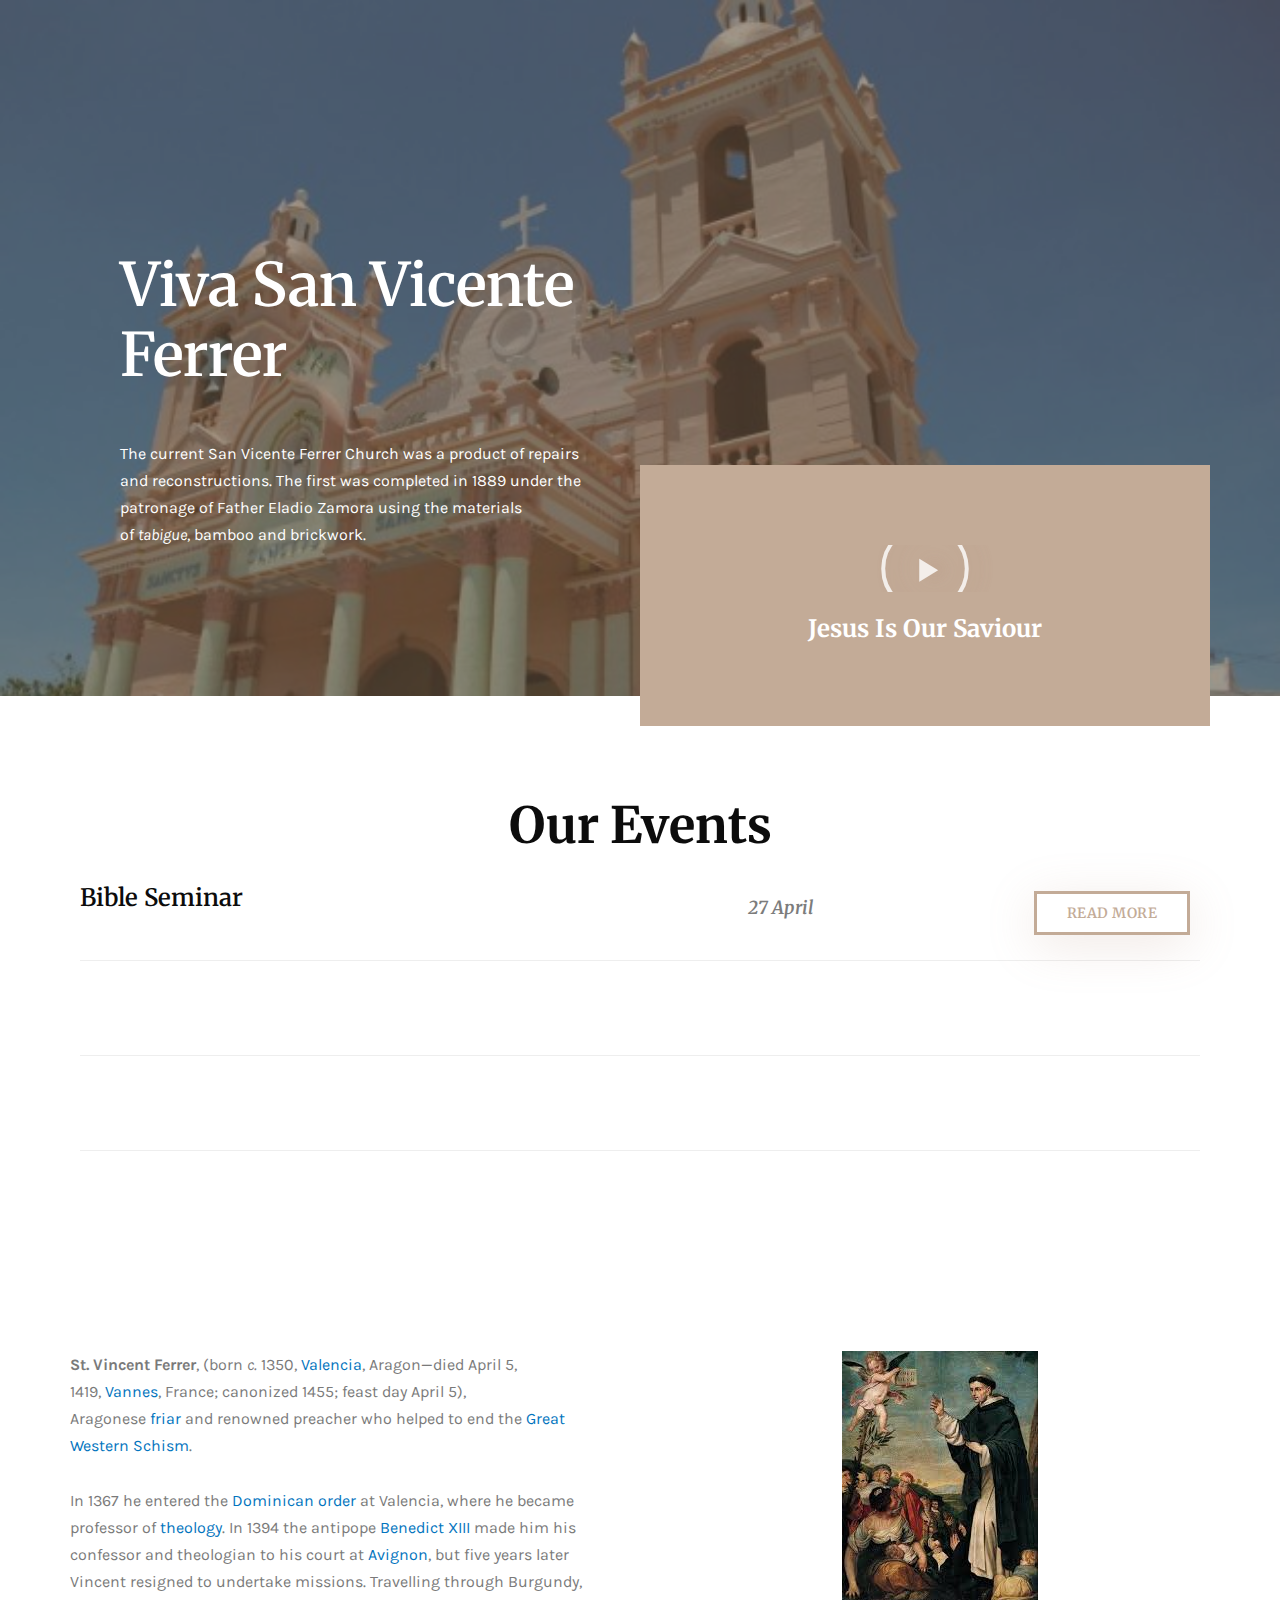
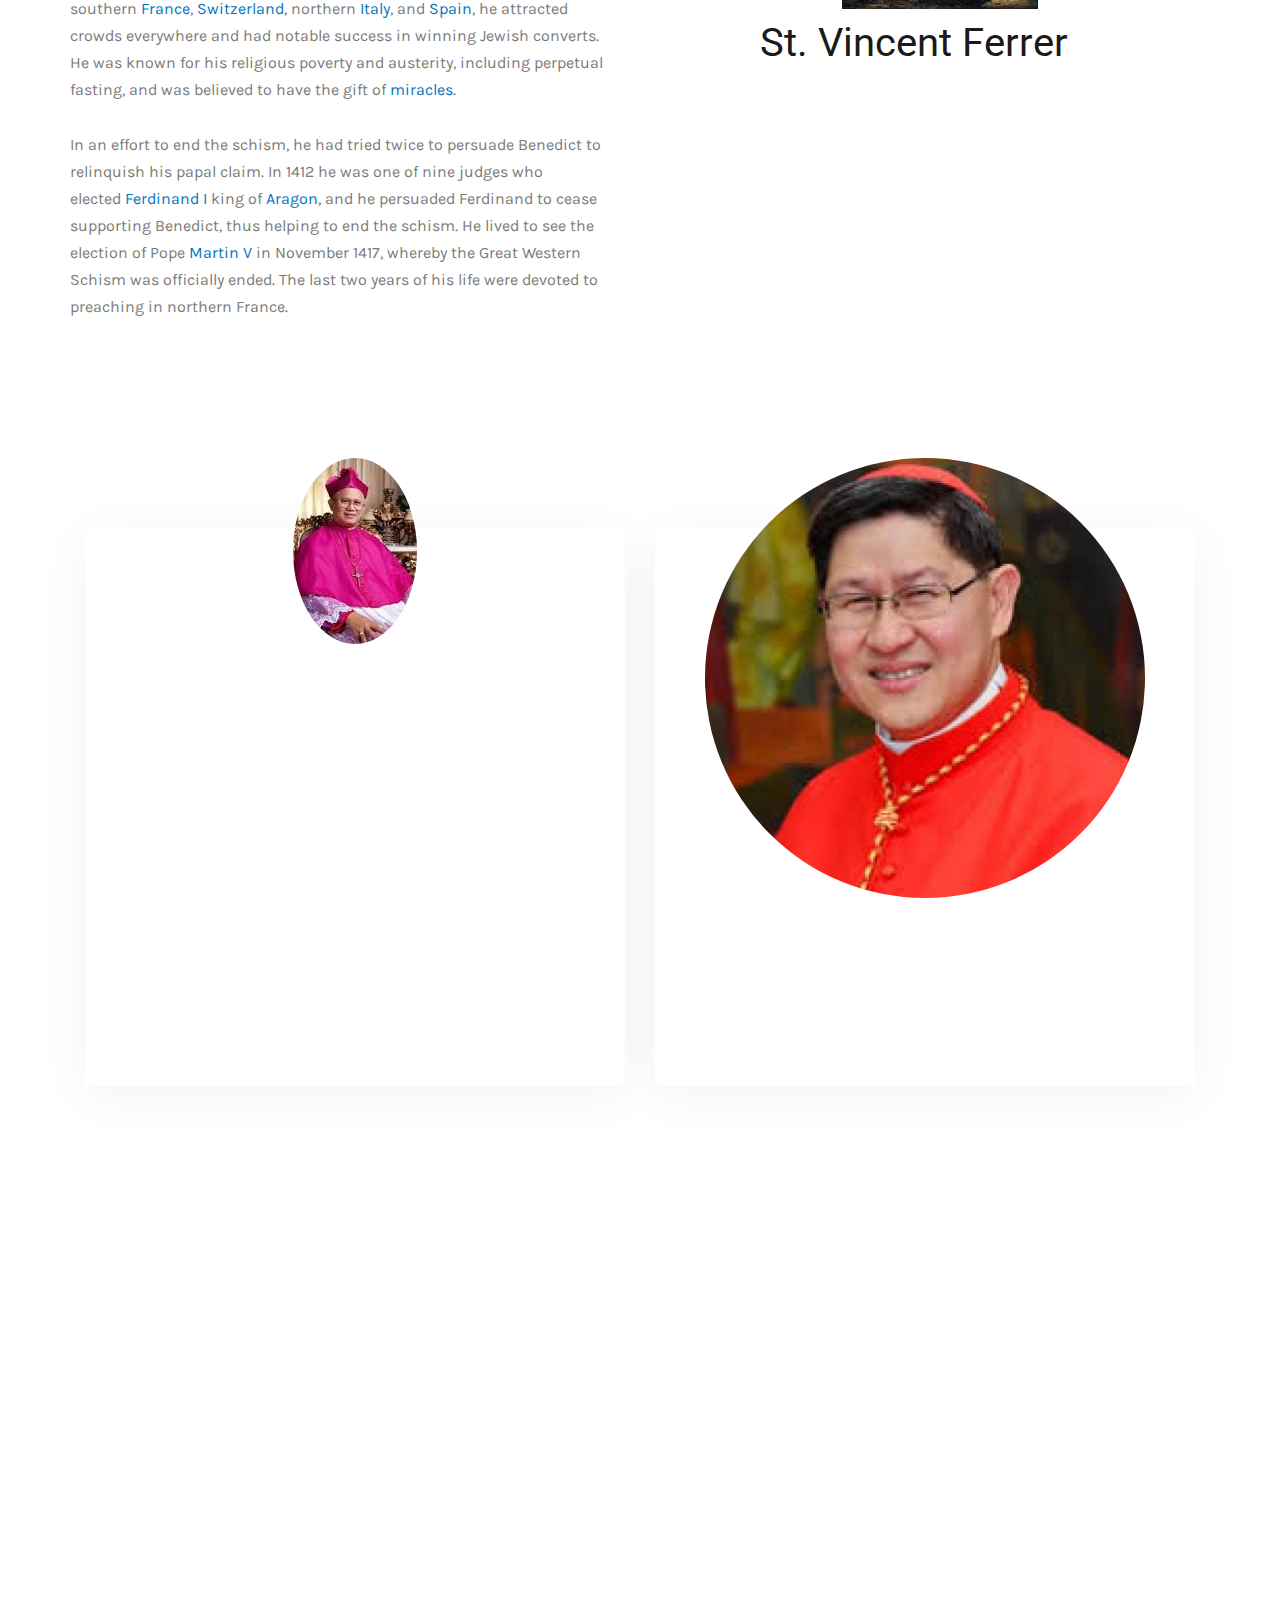
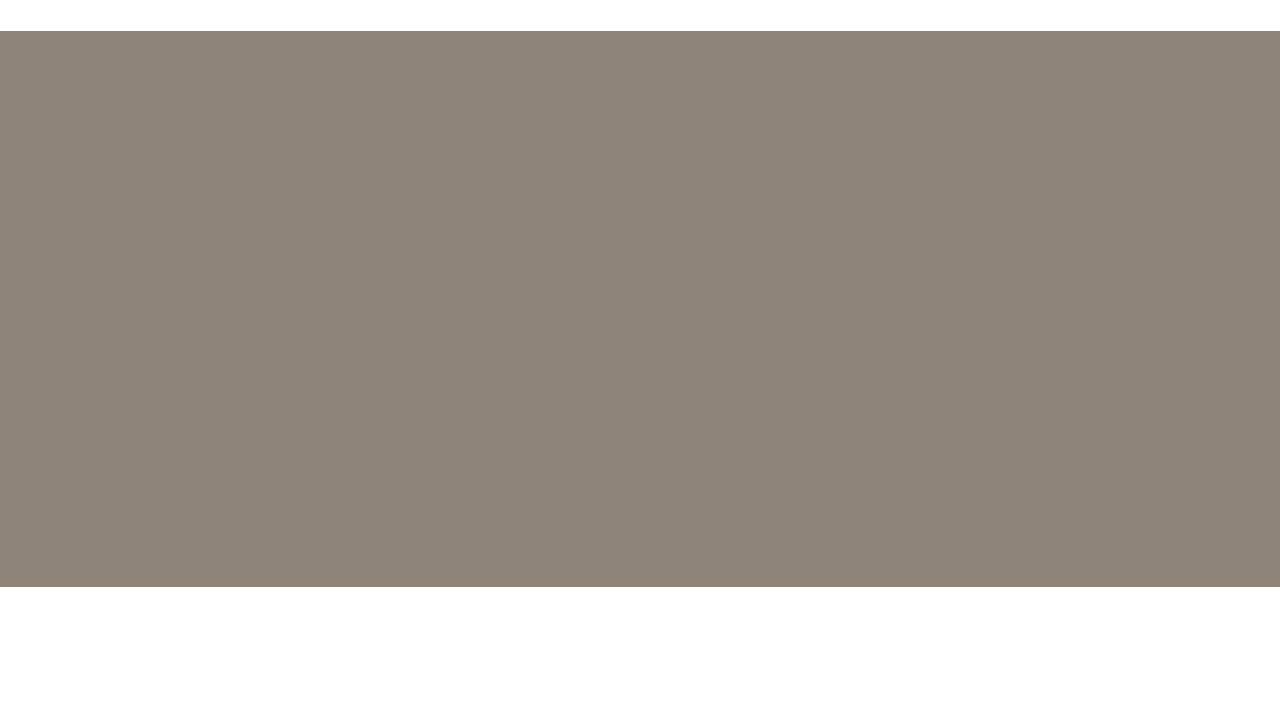
==== index.html @ bb605854 "Deploy" ====
<!DOCTYPE html>
<html lang="en-US">
<head>
	<meta charset="UTF-8">
		<title>Church &#8211; Just another WordPress site</title>
<link rel='dns-prefetch' href='//s.w.org' />
<link rel="alternate" type="application/rss+xml" title="Church &raquo; Feed" href="./feed/index.html" />
<link rel="alternate" type="application/rss+xml" title="Church &raquo; Comments Feed" href="./comments/feed/index.html" />
		<script>
			window._wpemojiSettings = {"baseUrl":"https:\/\/s.w.org\/images\/core\/emoji\/12.0.0-1\/72x72\/","ext":".png","svgUrl":"https:\/\/s.w.org\/images\/core\/emoji\/12.0.0-1\/svg\/","svgExt":".svg","source":{"concatemoji":".\/wp-includes\/js\/wp-emoji-release.min.js?ver=5.4.1"}};
			/*! This file is auto-generated */
			!function(e,a,t){var r,n,o,i,p=a.createElement("canvas"),s=p.getContext&&p.getContext("2d");function c(e,t){var a=String.fromCharCode;s.clearRect(0,0,p.width,p.height),s.fillText(a.apply(this,e),0,0);var r=p.toDataURL();return s.clearRect(0,0,p.width,p.height),s.fillText(a.apply(this,t),0,0),r===p.toDataURL()}function l(e){if(!s||!s.fillText)return!1;switch(s.textBaseline="top",s.font="600 32px Arial",e){case"flag":return!c([127987,65039,8205,9895,65039],[127987,65039,8203,9895,65039])&&(!c([55356,56826,55356,56819],[55356,56826,8203,55356,56819])&&!c([55356,57332,56128,56423,56128,56418,56128,56421,56128,56430,56128,56423,56128,56447],[55356,57332,8203,56128,56423,8203,56128,56418,8203,56128,56421,8203,56128,56430,8203,56128,56423,8203,56128,56447]));case"emoji":return!c([55357,56424,55356,57342,8205,55358,56605,8205,55357,56424,55356,57340],[55357,56424,55356,57342,8203,55358,56605,8203,55357,56424,55356,57340])}return!1}function d(e){var t=a.createElement("script");t.src=e,t.defer=t.type="text/javascript",a.getElementsByTagName("head")[0].appendChild(t)}for(i=Array("flag","emoji"),t.supports={everything:!0,everythingExceptFlag:!0},o=0;o<i.length;o++)t.supports[i[o]]=l(i[o]),t.supports.everything=t.supports.everything&&t.supports[i[o]],"flag"!==i[o]&&(t.supports.everythingExceptFlag=t.supports.everythingExceptFlag&&t.supports[i[o]]);t.supports.everythingExceptFlag=t.supports.everythingExceptFlag&&!t.supports.flag,t.DOMReady=!1,t.readyCallback=function(){t.DOMReady=!0},t.supports.everything||(n=function(){t.readyCallback()},a.addEventListener?(a.addEventListener("DOMContentLoaded",n,!1),e.addEventListener("load",n,!1)):(e.attachEvent("onload",n),a.attachEvent("onreadystatechange",function(){"complete"===a.readyState&&t.readyCallback()})),(r=t.source||{}).concatemoji?d(r.concatemoji):r.wpemoji&&r.twemoji&&(d(r.twemoji),d(r.wpemoji)))}(window,document,window._wpemojiSettings);
		</script>
		<style>
img.wp-smiley,
img.emoji {
	display: inline !important;
	border: none !important;
	box-shadow: none !important;
	height: 1em !important;
	width: 1em !important;
	margin: 0 .07em !important;
	vertical-align: -0.1em !important;
	background: none !important;
	padding: 0 !important;
}
</style>
	<link rel='stylesheet' id='astra-theme-css-css'  href='./wp-content/themes/astra/assets/css/minified/style.min.css?ver=2.4.3' media='all' />
<style id='astra-theme-css-inline-css'>
html{font-size:93.75%;}a,.page-title{color:#0274be;}a:hover,a:focus{color:#3a3a3a;}body,button,input,select,textarea,.ast-button,.ast-custom-button{font-family:-apple-system,BlinkMacSystemFont,Segoe UI,Roboto,Oxygen-Sans,Ubuntu,Cantarell,Helvetica Neue,sans-serif;font-weight:inherit;font-size:15px;font-size:1rem;}blockquote{color:#000000;}.site-title{font-size:35px;font-size:2.3333333333333rem;}.ast-archive-description .ast-archive-title{font-size:40px;font-size:2.6666666666667rem;}.site-header .site-description{font-size:15px;font-size:1rem;}.entry-title{font-size:40px;font-size:2.6666666666667rem;}.comment-reply-title{font-size:24px;font-size:1.6rem;}.ast-comment-list #cancel-comment-reply-link{font-size:15px;font-size:1rem;}h1,.entry-content h1{font-size:40px;font-size:2.6666666666667rem;}h2,.entry-content h2{font-size:30px;font-size:2rem;}h3,.entry-content h3{font-size:25px;font-size:1.6666666666667rem;}h4,.entry-content h4{font-size:20px;font-size:1.3333333333333rem;}h5,.entry-content h5{font-size:18px;font-size:1.2rem;}h6,.entry-content h6{font-size:15px;font-size:1rem;}.ast-single-post .entry-title,.page-title{font-size:30px;font-size:2rem;}#secondary,#secondary button,#secondary input,#secondary select,#secondary textarea{font-size:15px;font-size:1rem;}::selection{background-color:#0274be;color:#ffffff;}body,h1,.entry-title a,.entry-content h1,h2,.entry-content h2,h3,.entry-content h3,h4,.entry-content h4,h5,.entry-content h5,h6,.entry-content h6,.wc-block-grid__product-title{color:#3a3a3a;}.tagcloud a:hover,.tagcloud a:focus,.tagcloud a.current-item{color:#ffffff;border-color:#0274be;background-color:#0274be;}.main-header-menu a,.ast-header-custom-item a{color:#3a3a3a;}.main-header-menu li:hover > a,.main-header-menu li:hover > .ast-menu-toggle,.main-header-menu .ast-masthead-custom-menu-items a:hover,.main-header-menu li.focus > a,.main-header-menu li.focus > .ast-menu-toggle,.main-header-menu .current-menu-item > a,.main-header-menu .current-menu-ancestor > a,.main-header-menu .current_page_item > a,.main-header-menu .current-menu-item > .ast-menu-toggle,.main-header-menu .current-menu-ancestor > .ast-menu-toggle,.main-header-menu .current_page_item > .ast-menu-toggle{color:#0274be;}input:focus,input[type="text"]:focus,input[type="email"]:focus,input[type="url"]:focus,input[type="password"]:focus,input[type="reset"]:focus,input[type="search"]:focus,textarea:focus{border-color:#0274be;}input[type="radio"]:checked,input[type=reset],input[type="checkbox"]:checked,input[type="checkbox"]:hover:checked,input[type="checkbox"]:focus:checked,input[type=range]::-webkit-slider-thumb{border-color:#0274be;background-color:#0274be;box-shadow:none;}.site-footer a:hover + .post-count,.site-footer a:focus + .post-count{background:#0274be;border-color:#0274be;}.footer-adv .footer-adv-overlay{border-top-style:solid;border-top-color:#7a7a7a;}.ast-comment-meta{line-height:1.666666667;font-size:12px;font-size:0.8rem;}.single .nav-links .nav-previous,.single .nav-links .nav-next,.single .ast-author-details .author-title,.ast-comment-meta{color:#0274be;}.entry-meta,.entry-meta *{line-height:1.45;color:#0274be;}.entry-meta a:hover,.entry-meta a:hover *,.entry-meta a:focus,.entry-meta a:focus *{color:#3a3a3a;}.ast-404-layout-1 .ast-404-text{font-size:200px;font-size:13.333333333333rem;}.widget-title{font-size:21px;font-size:1.4rem;color:#3a3a3a;}#cat option,.secondary .calendar_wrap thead a,.secondary .calendar_wrap thead a:visited{color:#0274be;}.secondary .calendar_wrap #today,.ast-progress-val span{background:#0274be;}.secondary a:hover + .post-count,.secondary a:focus + .post-count{background:#0274be;border-color:#0274be;}.calendar_wrap #today > a{color:#ffffff;}.ast-pagination a,.page-links .page-link,.single .post-navigation a{color:#0274be;}.ast-pagination a:hover,.ast-pagination a:focus,.ast-pagination > span:hover:not(.dots),.ast-pagination > span.current,.page-links > .page-link,.page-links .page-link:hover,.post-navigation a:hover{color:#3a3a3a;}.ast-header-break-point .ast-mobile-menu-buttons-minimal.menu-toggle{background:transparent;color:#0274be;}.ast-header-break-point .ast-mobile-menu-buttons-outline.menu-toggle{background:transparent;border:1px solid #0274be;color:#0274be;}.ast-header-break-point .ast-mobile-menu-buttons-fill.menu-toggle{background:#0274be;}@media (max-width:921px){#secondary.secondary{padding-top:0;}.ast-separate-container .ast-article-post,.ast-separate-container .ast-article-single{padding:1.5em 2.14em;}.ast-separate-container #primary,.ast-separate-container #secondary{padding:1.5em 0;}.ast-separate-container.ast-right-sidebar #secondary{padding-left:1em;padding-right:1em;}.ast-separate-container.ast-two-container #secondary{padding-left:0;padding-right:0;}.ast-page-builder-template .entry-header #secondary{margin-top:1.5em;}.ast-page-builder-template #secondary{margin-top:1.5em;}#primary,#secondary{padding:1.5em 0;margin:0;}.ast-left-sidebar #content > .ast-container{display:flex;flex-direction:column-reverse;width:100%;}.ast-author-box img.avatar{margin:20px 0 0 0;}.ast-pagination{padding-top:1.5em;text-align:center;}.ast-pagination .next.page-numbers{display:inherit;float:none;}}@media (max-width:921px){.ast-page-builder-template.ast-left-sidebar #secondary{padding-right:20px;}.ast-page-builder-template.ast-right-sidebar #secondary{padding-left:20px;}.ast-right-sidebar #primary{padding-right:0;}.ast-right-sidebar #secondary{padding-left:0;}.ast-left-sidebar #primary{padding-left:0;}.ast-left-sidebar #secondary{padding-right:0;}.ast-pagination .prev.page-numbers{padding-left:.5em;}.ast-pagination .next.page-numbers{padding-right:.5em;}}@media (min-width:922px){.ast-separate-container.ast-right-sidebar #primary,.ast-separate-container.ast-left-sidebar #primary{border:0;}.ast-separate-container.ast-right-sidebar #secondary,.ast-separate-container.ast-left-sidebar #secondary{border:0;margin-left:auto;margin-right:auto;}.ast-separate-container.ast-two-container #secondary .widget:last-child{margin-bottom:0;}.ast-separate-container .ast-comment-list li .comment-respond{padding-left:2.66666em;padding-right:2.66666em;}.ast-author-box{-js-display:flex;display:flex;}.ast-author-bio{flex:1;}.error404.ast-separate-container #primary,.search-no-results.ast-separate-container #primary{margin-bottom:4em;}}@media (min-width:922px){.ast-right-sidebar #primary{border-right:1px solid #eee;}.ast-right-sidebar #secondary{border-left:1px solid #eee;margin-left:-1px;}.ast-left-sidebar #primary{border-left:1px solid #eee;}.ast-left-sidebar #secondary{border-right:1px solid #eee;margin-right:-1px;}.ast-separate-container.ast-two-container.ast-right-sidebar #secondary{padding-left:30px;padding-right:0;}.ast-separate-container.ast-two-container.ast-left-sidebar #secondary{padding-right:30px;padding-left:0;}}.wp-block-button .wp-block-button__link,{color:#ffffff;}.wp-block-button .wp-block-button__link{border-style:solid;border-top-width:0;border-right-width:0;border-left-width:0;border-bottom-width:0;border-color:#0274be;background-color:#0274be;color:#ffffff;font-family:inherit;font-weight:inherit;line-height:1;border-radius:2px;padding-top:10px;padding-right:40px;padding-bottom:10px;padding-left:40px;}.wp-block-button .wp-block-button__link:hover,.wp-block-button .wp-block-button__link:focus{color:#ffffff;background-color:#3a3a3a;border-color:#3a3a3a;}.menu-toggle,button,.ast-button,.ast-custom-button,.button,input#submit,input[type="button"],input[type="submit"],input[type="reset"]{border-style:solid;border-top-width:0;border-right-width:0;border-left-width:0;border-bottom-width:0;color:#ffffff;border-color:#0274be;background-color:#0274be;border-radius:2px;padding-top:10px;padding-right:40px;padding-bottom:10px;padding-left:40px;font-family:inherit;font-weight:inherit;line-height:1;}button:focus,.menu-toggle:hover,button:hover,.ast-button:hover,.button:hover,input[type=reset]:hover,input[type=reset]:focus,input#submit:hover,input#submit:focus,input[type="button"]:hover,input[type="button"]:focus,input[type="submit"]:hover,input[type="submit"]:focus{color:#ffffff;background-color:#3a3a3a;border-color:#3a3a3a;}@media (min-width:921px){.ast-container{max-width:100%;}}@media (min-width:544px){.ast-container{max-width:100%;}}@media (max-width:544px){.ast-separate-container .ast-article-post,.ast-separate-container .ast-article-single{padding:1.5em 1em;}.ast-separate-container #content .ast-container{padding-left:0.54em;padding-right:0.54em;}.ast-separate-container #secondary{padding-top:0;}.ast-separate-container.ast-two-container #secondary .widget{margin-bottom:1.5em;padding-left:1em;padding-right:1em;}.ast-separate-container .comments-count-wrapper{padding:1.5em 1em;}.ast-separate-container .ast-comment-list li.depth-1{padding:1.5em 1em;margin-bottom:1.5em;}.ast-separate-container .ast-comment-list .bypostauthor{padding:.5em;}.ast-separate-container .ast-archive-description{padding:1.5em 1em;}.ast-search-menu-icon.ast-dropdown-active .search-field{width:170px;}}@media (max-width:544px){.ast-comment-list .children{margin-left:0.66666em;}.ast-separate-container .ast-comment-list .bypostauthor li{padding:0 0 0 .5em;}}@media (max-width:921px){.ast-mobile-header-stack .main-header-bar .ast-search-menu-icon{display:inline-block;}.ast-header-break-point.ast-header-custom-item-outside .ast-mobile-header-stack .main-header-bar .ast-search-icon{margin:0;}.ast-comment-avatar-wrap img{max-width:2.5em;}.comments-area{margin-top:1.5em;}.ast-separate-container .comments-count-wrapper{padding:2em 2.14em;}.ast-separate-container .ast-comment-list li.depth-1{padding:1.5em 2.14em;}.ast-separate-container .comment-respond{padding:2em 2.14em;}}@media (max-width:921px){.ast-header-break-point .main-header-bar .ast-search-menu-icon.slide-search .search-form{right:0;}.ast-header-break-point .ast-mobile-header-stack .main-header-bar .ast-search-menu-icon.slide-search .search-form{right:-1em;}.ast-comment-avatar-wrap{margin-right:0.5em;}}@media (max-width:544px){.ast-separate-container .comment-respond{padding:1.5em 1em;}}@media (min-width:545px){.ast-page-builder-template .comments-area,.single.ast-page-builder-template .entry-header,.single.ast-page-builder-template .post-navigation{max-width:1240px;margin-left:auto;margin-right:auto;}}@media (max-width:921px){.ast-archive-description .ast-archive-title{font-size:40px;}.entry-title{font-size:30px;}h1,.entry-content h1{font-size:30px;}h2,.entry-content h2{font-size:25px;}h3,.entry-content h3{font-size:20px;}.ast-single-post .entry-title,.page-title{font-size:30px;}}@media (max-width:544px){.ast-archive-description .ast-archive-title{font-size:40px;}.entry-title{font-size:30px;}h1,.entry-content h1{font-size:30px;}h2,.entry-content h2{font-size:25px;}h3,.entry-content h3{font-size:20px;}.ast-single-post .entry-title,.page-title{font-size:30px;}}@media (max-width:921px){html{font-size:85.5%;}}@media (max-width:544px){html{font-size:85.5%;}}@media (min-width:922px){.ast-container{max-width:1240px;}}@font-face {font-family: "Astra";src: url(./wp-content/themes/astra/assets/fonts/astra.woff) format("woff"),url(./wp-content/themes/astra/assets/fonts/astra.ttf) format("truetype"),url(./wp-content/themes/astra/assets/fonts/astra.svg#astra) format("svg");font-weight: normal;font-style: normal;font-display: fallback;}@media (max-width:921px) {.main-header-bar .main-header-bar-navigation{display:none;}}.ast-desktop .main-header-menu.submenu-with-border .sub-menu,.ast-desktop .main-header-menu.submenu-with-border .children,.ast-desktop .main-header-menu.submenu-with-border .astra-full-megamenu-wrapper{border-color:#0274be;}.ast-desktop .main-header-menu.submenu-with-border .sub-menu,.ast-desktop .main-header-menu.submenu-with-border .children{border-top-width:2px;border-right-width:0px;border-left-width:0px;border-bottom-width:0px;border-style:solid;}.ast-desktop .main-header-menu.submenu-with-border .sub-menu .sub-menu,.ast-desktop .main-header-menu.submenu-with-border .children .children{top:-2px;}.ast-desktop .main-header-menu.submenu-with-border .sub-menu a,.ast-desktop .main-header-menu.submenu-with-border .children a{border-bottom-width:0px;border-style:solid;border-color:#eaeaea;}@media (min-width:922px){.main-header-menu .sub-menu li.ast-left-align-sub-menu:hover > ul,.main-header-menu .sub-menu li.ast-left-align-sub-menu.focus > ul{margin-left:-0px;}}.ast-small-footer{border-top-style:solid;border-top-width:1px;border-top-color:#7a7a7a;}.ast-small-footer-wrap{text-align:center;}@media (max-width:920px){.ast-404-layout-1 .ast-404-text{font-size:100px;font-size:6.6666666666667rem;}}.ast-breadcrumbs .trail-browse,.ast-breadcrumbs .trail-items,.ast-breadcrumbs .trail-items li{display:inline-block;margin:0;padding:0;border:none;background:inherit;text-indent:0;}.ast-breadcrumbs .trail-browse{font-size:inherit;font-style:inherit;font-weight:inherit;color:inherit;}.ast-breadcrumbs .trail-items{list-style:none;}.trail-items li::after{padding:0 0.3em;content:"\00bb";}.trail-items li:last-of-type::after{display:none;}.ast-header-break-point .site-header{border-bottom-width:1px;}@media (min-width:922px){.main-header-bar{border-bottom-width:1px;}}.ast-safari-browser-less-than-11 .main-header-menu .menu-item, .ast-safari-browser-less-than-11 .main-header-bar .ast-masthead-custom-menu-items{display:block;}.main-header-menu .menu-item, .main-header-bar .ast-masthead-custom-menu-items{-js-display:flex;display:flex;-webkit-box-pack:center;-webkit-justify-content:center;-moz-box-pack:center;-ms-flex-pack:center;justify-content:center;-webkit-box-orient:vertical;-webkit-box-direction:normal;-webkit-flex-direction:column;-moz-box-orient:vertical;-moz-box-direction:normal;-ms-flex-direction:column;flex-direction:column;}.main-header-menu > .menu-item > a{height:100%;-webkit-box-align:center;-webkit-align-items:center;-moz-box-align:center;-ms-flex-align:center;align-items:center;-js-display:flex;display:flex;}.ast-primary-menu-disabled .main-header-bar .ast-masthead-custom-menu-items{flex:unset;}
</style>
<link rel='stylesheet' id='astra-menu-animation-css'  href='./wp-content/themes/astra/assets/css/minified/menu-animation.min.css?ver=2.4.3' media='all' />
<link rel='stylesheet' id='wp-block-library-css'  href='./wp-includes/css/dist/block-library/style.min.css?ver=5.4.1' media='all' />
<link rel='stylesheet' id='wpforms-full-css'  href='./wp-content/plugins/wpforms-lite/assets/css/wpforms-full.css?ver=1.6.0.1' media='all' />
<link rel='stylesheet' id='elementor-icons-css'  href='./wp-content/plugins/elementor/assets/lib/eicons/css/elementor-icons.min.css?ver=5.6.2' media='all' />
<link rel='stylesheet' id='elementor-animations-css'  href='./wp-content/plugins/elementor/assets/lib/animations/animations.min.css?ver=2.9.8' media='all' />
<link rel='stylesheet' id='elementor-frontend-css'  href='./wp-content/plugins/elementor/assets/css/frontend.min.css?ver=2.9.8' media='all' />
<link rel='stylesheet' id='elementor-pro-css'  href='./wp-content/plugins/elementor-pro/assets/css/frontend.min.css?ver=2.7.3' media='all' />
<link rel='stylesheet' id='elementor-global-css'  href='./wp-content/uploads/elementor/css/global.css?ver=1588493323' media='all' />
<link rel='stylesheet' id='elementor-post-5-css'  href='./wp-content/uploads/elementor/css/post-5.css?ver=1588501267' media='all' />
<link rel='stylesheet' id='google-fonts-1-css'  href='https://fonts.googleapis.com/css?family=Roboto%3A100%2C100italic%2C200%2C200italic%2C300%2C300italic%2C400%2C400italic%2C500%2C500italic%2C600%2C600italic%2C700%2C700italic%2C800%2C800italic%2C900%2C900italic%7CRoboto+Slab%3A100%2C100italic%2C200%2C200italic%2C300%2C300italic%2C400%2C400italic%2C500%2C500italic%2C600%2C600italic%2C700%2C700italic%2C800%2C800italic%2C900%2C900italic%7CMerriweather%3A100%2C100italic%2C200%2C200italic%2C300%2C300italic%2C400%2C400italic%2C500%2C500italic%2C600%2C600italic%2C700%2C700italic%2C800%2C800italic%2C900%2C900italic%7CKarla%3A100%2C100italic%2C200%2C200italic%2C300%2C300italic%2C400%2C400italic%2C500%2C500italic%2C600%2C600italic%2C700%2C700italic%2C800%2C800italic%2C900%2C900italic&#038;ver=5.4.1' media='all' />
<!--[if IE]>
<script src='./wp-content/themes/astra/assets/js/minified/flexibility.min.js?ver=2.4.3'></script>
<script>
flexibility(document.documentElement);
</script>
<![endif]-->
<link rel='https://api.w.org/' href='./wp-json/index.html' />
<link rel="EditURI" type="application/rsd+xml" title="RSD" href="./xmlrpc.php?rsd" />
<link rel="wlwmanifest" type="application/wlwmanifest+xml" href="./wp-includes/wlwmanifest.xml" /> 
<meta name="generator" content="WordPress 5.4.1" />
<link rel="canonical" href="./index.html" />
<link rel='shortlink' href='./index.html' />
<link rel="alternate" type="application/json+oembed" href="./wp-json/oembed/1.0/embed/index.html?url=.%2F" />
<link rel="alternate" type="text/xml+oembed" href="./wp-json/oembed/1.0/embed/index.html?url=.%2F&#038;format=xml" />
<style>.recentcomments a{display:inline !important;padding:0 !important;margin:0 !important;}</style>	<meta name="viewport" content="width=device-width, initial-scale=1.0, viewport-fit=cover" /></head>
<body class="home page-template page-template-elementor_canvas page page-id-5 ast-desktop ast-page-builder-template ast-no-sidebar astra-2.4.3 ast-header-custom-item-inside ast-single-post ast-inherit-site-logo-transparent elementor-default elementor-template-canvas elementor-kit-51 elementor-page elementor-page-5">
			<div data-elementor-type="wp-page" data-elementor-id="5" class="elementor elementor-5" data-elementor-settings="[]">
			<div class="elementor-inner">
				<div class="elementor-section-wrap">
							<section class="elementor-element elementor-element-616cdf01 elementor-section-boxed elementor-section-height-default elementor-section-height-default elementor-invisible elementor-section elementor-top-section" data-id="616cdf01" data-element_type="section" data-settings="{&quot;animation&quot;:&quot;fadeIn&quot;,&quot;background_background&quot;:&quot;classic&quot;}">
							<div class="elementor-background-overlay"></div>
							<div class="elementor-container elementor-column-gap-default">
				<div class="elementor-row">
				<div class="elementor-element elementor-element-3dfe45 elementor-column elementor-col-50 elementor-top-column" data-id="3dfe45" data-element_type="column">
			<div class="elementor-column-wrap  elementor-element-populated">
					<div class="elementor-widget-wrap">
				<div class="elementor-element elementor-element-17bb7369 elementor-invisible elementor-widget elementor-widget-heading" data-id="17bb7369" data-element_type="widget" data-settings="{&quot;_animation&quot;:&quot;fadeIn&quot;}" data-widget_type="heading.default">
				<div class="elementor-widget-container">
			<h1 class="elementor-heading-title elementor-size-default">Viva San Vicente Ferrer </h1>		</div>
				</div>
				<div class="elementor-element elementor-element-2ccc9b4d elementor-invisible elementor-widget elementor-widget-text-editor" data-id="2ccc9b4d" data-element_type="widget" data-settings="{&quot;_animation&quot;:&quot;fadeIn&quot;}" data-widget_type="text-editor.default">
				<div class="elementor-widget-container">
					<div class="elementor-text-editor elementor-clearfix"><p>The current San Vicente Ferrer Church was a product of repairs and reconstructions. The first was completed in 1889 under the patronage of Father Eladio Zamora using the materials of <i>tabigue</i>, bamboo and brickwork. </p></div>
				</div>
				</div>
						</div>
			</div>
		</div>
				<div class="elementor-element elementor-element-4d75167e elementor-invisible elementor-column elementor-col-50 elementor-top-column" data-id="4d75167e" data-element_type="column" data-settings="{&quot;animation&quot;:&quot;fadeIn&quot;}">
			<div class="elementor-column-wrap  elementor-element-populated">
					<div class="elementor-widget-wrap">
				<section class="elementor-element elementor-element-52326921 elementor-section-boxed elementor-section-height-default elementor-section-height-default elementor-section elementor-inner-section" data-id="52326921" data-element_type="section" data-settings="{&quot;background_background&quot;:&quot;classic&quot;}">
						<div class="elementor-container elementor-column-gap-default">
				<div class="elementor-row">
				<div class="elementor-element elementor-element-4eb39475 elementor-column elementor-col-100 elementor-inner-column" data-id="4eb39475" data-element_type="column">
			<div class="elementor-column-wrap  elementor-element-populated">
					<div class="elementor-widget-wrap">
				<div class="elementor-element elementor-element-6035109a elementor-aspect-ratio-169 elementor-invisible elementor-widget elementor-widget-video" data-id="6035109a" data-element_type="widget" data-settings="{&quot;lightbox&quot;:&quot;yes&quot;,&quot;_animation&quot;:&quot;fadeIn&quot;,&quot;aspect_ratio&quot;:&quot;169&quot;}" data-widget_type="video.default">
				<div class="elementor-widget-container">
					<div class="elementor-wrapper elementor-open-lightbox">
							<div class="elementor-custom-embed-image-overlay" data-elementor-open-lightbox="yes" data-elementor-lightbox="{&quot;type&quot;:&quot;video&quot;,&quot;videoType&quot;:&quot;youtube&quot;,&quot;url&quot;:&quot;https:\/\/www.youtube.com\/embed\/aZQog6jbMYA?feature=oembed&amp;start&amp;end&amp;wmode=opaque&amp;loop=0&amp;controls=1&amp;mute=0&amp;rel=0&amp;modestbranding=0&quot;,&quot;modalOptions&quot;:{&quot;id&quot;:&quot;elementor-lightbox-6035109a&quot;,&quot;entranceAnimation&quot;:&quot;&quot;,&quot;entranceAnimation_tablet&quot;:&quot;&quot;,&quot;entranceAnimation_mobile&quot;:&quot;&quot;,&quot;videoAspectRatio&quot;:&quot;169&quot;}}">
											<img src="./wp-content/uploads/elementor/thumbs/transparent-min1-ooxmnagbwghnzeeunswufkfwzbumvcq0nbcn30ddgk.png" title="transparent-min1" alt="transparent-min1" />																<div class="elementor-custom-embed-play" role="button">
							<i class="eicon-play" aria-hidden="true"></i>
							<span class="elementor-screen-only">Play Video</span>
						</div>
									</div>
					</div>
				</div>
				</div>
				<div class="elementor-element elementor-element-da4f795 elementor-invisible elementor-widget elementor-widget-heading" data-id="da4f795" data-element_type="widget" data-settings="{&quot;_animation&quot;:&quot;fadeIn&quot;}" data-widget_type="heading.default">
				<div class="elementor-widget-container">
			<h3 class="elementor-heading-title elementor-size-default">Jesus is our saviour</h3>		</div>
				</div>
						</div>
			</div>
		</div>
						</div>
			</div>
		</section>
						</div>
			</div>
		</div>
						</div>
			</div>
		</section>
				<section class="elementor-element elementor-element-3f45fa19 elementor-section-boxed elementor-section-height-default elementor-section-height-default elementor-section elementor-top-section" data-id="3f45fa19" data-element_type="section">
						<div class="elementor-container elementor-column-gap-default">
				<div class="elementor-row">
				<div class="elementor-element elementor-element-5b9d0cb9 elementor-column elementor-col-100 elementor-top-column" data-id="5b9d0cb9" data-element_type="column">
			<div class="elementor-column-wrap  elementor-element-populated">
					<div class="elementor-widget-wrap">
				<section class="elementor-element elementor-element-6899c03c elementor-section-boxed elementor-section-height-default elementor-section-height-default elementor-section elementor-inner-section" data-id="6899c03c" data-element_type="section">
						<div class="elementor-container elementor-column-gap-default">
				<div class="elementor-row">
				<div class="elementor-element elementor-element-27c8cbac elementor-column elementor-col-100 elementor-inner-column" data-id="27c8cbac" data-element_type="column">
			<div class="elementor-column-wrap  elementor-element-populated">
					<div class="elementor-widget-wrap">
				<div class="elementor-element elementor-element-6391410 elementor-invisible elementor-widget elementor-widget-heading" data-id="6391410" data-element_type="widget" data-settings="{&quot;_animation&quot;:&quot;fadeIn&quot;}" data-widget_type="heading.default">
				<div class="elementor-widget-container">
			<h1 class="elementor-heading-title elementor-size-default">Our Events</h1>		</div>
				</div>
						</div>
			</div>
		</div>
						</div>
			</div>
		</section>
				<section class="elementor-element elementor-element-5827977 elementor-section-boxed elementor-section-height-default elementor-section-height-default elementor-section elementor-inner-section" data-id="5827977" data-element_type="section">
						<div class="elementor-container elementor-column-gap-default">
				<div class="elementor-row">
				<div class="elementor-element elementor-element-3afc1bb6 elementor-column elementor-col-50 elementor-inner-column" data-id="3afc1bb6" data-element_type="column">
			<div class="elementor-column-wrap  elementor-element-populated">
					<div class="elementor-widget-wrap">
				<div class="elementor-element elementor-element-46b9daa7 elementor-invisible elementor-widget elementor-widget-heading" data-id="46b9daa7" data-element_type="widget" data-settings="{&quot;_animation&quot;:&quot;fadeIn&quot;}" data-widget_type="heading.default">
				<div class="elementor-widget-container">
			<h2 class="elementor-heading-title elementor-size-default">Bible Seminar</h2>		</div>
				</div>
						</div>
			</div>
		</div>
				<div class="elementor-element elementor-element-1b0dfe9c elementor-column elementor-col-25 elementor-inner-column" data-id="1b0dfe9c" data-element_type="column">
			<div class="elementor-column-wrap  elementor-element-populated">
					<div class="elementor-widget-wrap">
				<div class="elementor-element elementor-element-3508cbfa elementor-invisible elementor-widget elementor-widget-heading" data-id="3508cbfa" data-element_type="widget" data-settings="{&quot;_animation&quot;:&quot;fadeIn&quot;}" data-widget_type="heading.default">
				<div class="elementor-widget-container">
			<h2 class="elementor-heading-title elementor-size-default">27 April</h2>		</div>
				</div>
						</div>
			</div>
		</div>
				<div class="elementor-element elementor-element-147a303c elementor-column elementor-col-25 elementor-inner-column" data-id="147a303c" data-element_type="column">
			<div class="elementor-column-wrap  elementor-element-populated">
					<div class="elementor-widget-wrap">
				<div class="elementor-element elementor-element-679334de elementor-align-right elementor-mobile-align-center elementor-tablet-align-center elementor-invisible elementor-widget elementor-widget-button" data-id="679334de" data-element_type="widget" data-settings="{&quot;_animation&quot;:&quot;fadeIn&quot;}" data-widget_type="button.default">
				<div class="elementor-widget-container">
					<div class="elementor-button-wrapper">
			<a href="#" class="elementor-button-link elementor-button elementor-size-sm" role="button">
						<span class="elementor-button-content-wrapper">
						<span class="elementor-button-text">Read More</span>
		</span>
					</a>
		</div>
				</div>
				</div>
						</div>
			</div>
		</div>
						</div>
			</div>
		</section>
				<section class="elementor-element elementor-element-36dcdce1 elementor-section-boxed elementor-section-height-default elementor-section-height-default elementor-section elementor-inner-section" data-id="36dcdce1" data-element_type="section">
						<div class="elementor-container elementor-column-gap-default">
				<div class="elementor-row">
				<div class="elementor-element elementor-element-3579bd8 elementor-column elementor-col-50 elementor-inner-column" data-id="3579bd8" data-element_type="column">
			<div class="elementor-column-wrap  elementor-element-populated">
					<div class="elementor-widget-wrap">
				<div class="elementor-element elementor-element-487af3ee elementor-invisible elementor-widget elementor-widget-heading" data-id="487af3ee" data-element_type="widget" data-settings="{&quot;_animation&quot;:&quot;fadeIn&quot;}" data-widget_type="heading.default">
				<div class="elementor-widget-container">
			<h2 class="elementor-heading-title elementor-size-default">Bible Exposition Siminar</h2>		</div>
				</div>
						</div>
			</div>
		</div>
				<div class="elementor-element elementor-element-64175e51 elementor-column elementor-col-25 elementor-inner-column" data-id="64175e51" data-element_type="column">
			<div class="elementor-column-wrap  elementor-element-populated">
					<div class="elementor-widget-wrap">
				<div class="elementor-element elementor-element-79a6a55a elementor-invisible elementor-widget elementor-widget-heading" data-id="79a6a55a" data-element_type="widget" data-settings="{&quot;_animation&quot;:&quot;fadeIn&quot;}" data-widget_type="heading.default">
				<div class="elementor-widget-container">
			<h2 class="elementor-heading-title elementor-size-default">03 October </h2>		</div>
				</div>
						</div>
			</div>
		</div>
				<div class="elementor-element elementor-element-48fabc5b elementor-column elementor-col-25 elementor-inner-column" data-id="48fabc5b" data-element_type="column">
			<div class="elementor-column-wrap  elementor-element-populated">
					<div class="elementor-widget-wrap">
				<div class="elementor-element elementor-element-13063dc elementor-align-right elementor-mobile-align-center elementor-tablet-align-center elementor-invisible elementor-widget elementor-widget-button" data-id="13063dc" data-element_type="widget" data-settings="{&quot;_animation&quot;:&quot;fadeIn&quot;}" data-widget_type="button.default">
				<div class="elementor-widget-container">
					<div class="elementor-button-wrapper">
			<a href="#" class="elementor-button-link elementor-button elementor-size-sm" role="button">
						<span class="elementor-button-content-wrapper">
						<span class="elementor-button-text">Read More</span>
		</span>
					</a>
		</div>
				</div>
				</div>
						</div>
			</div>
		</div>
						</div>
			</div>
		</section>
				<section class="elementor-element elementor-element-517faf70 elementor-section-boxed elementor-section-height-default elementor-section-height-default elementor-section elementor-inner-section" data-id="517faf70" data-element_type="section">
						<div class="elementor-container elementor-column-gap-default">
				<div class="elementor-row">
				<div class="elementor-element elementor-element-1aafb176 elementor-column elementor-col-50 elementor-inner-column" data-id="1aafb176" data-element_type="column">
			<div class="elementor-column-wrap  elementor-element-populated">
					<div class="elementor-widget-wrap">
				<div class="elementor-element elementor-element-6d33e5c5 elementor-invisible elementor-widget elementor-widget-heading" data-id="6d33e5c5" data-element_type="widget" data-settings="{&quot;_animation&quot;:&quot;fadeIn&quot;}" data-widget_type="heading.default">
				<div class="elementor-widget-container">
			<h2 class="elementor-heading-title elementor-size-default">San Vicente Ferrer Feast Day</h2>		</div>
				</div>
						</div>
			</div>
		</div>
				<div class="elementor-element elementor-element-7ca98f89 elementor-column elementor-col-25 elementor-inner-column" data-id="7ca98f89" data-element_type="column">
			<div class="elementor-column-wrap  elementor-element-populated">
					<div class="elementor-widget-wrap">
				<div class="elementor-element elementor-element-56711241 elementor-invisible elementor-widget elementor-widget-heading" data-id="56711241" data-element_type="widget" data-settings="{&quot;_animation&quot;:&quot;fadeIn&quot;}" data-widget_type="heading.default">
				<div class="elementor-widget-container">
			<h2 class="elementor-heading-title elementor-size-default">27 May</h2>		</div>
				</div>
						</div>
			</div>
		</div>
				<div class="elementor-element elementor-element-c514744 elementor-column elementor-col-25 elementor-inner-column" data-id="c514744" data-element_type="column">
			<div class="elementor-column-wrap  elementor-element-populated">
					<div class="elementor-widget-wrap">
				<div class="elementor-element elementor-element-2338b426 elementor-align-right elementor-mobile-align-center elementor-tablet-align-center elementor-invisible elementor-widget elementor-widget-button" data-id="2338b426" data-element_type="widget" data-settings="{&quot;_animation&quot;:&quot;fadeIn&quot;}" data-widget_type="button.default">
				<div class="elementor-widget-container">
					<div class="elementor-button-wrapper">
			<a href="#" class="elementor-button-link elementor-button elementor-size-sm" role="button">
						<span class="elementor-button-content-wrapper">
						<span class="elementor-button-text">Read More</span>
		</span>
					</a>
		</div>
				</div>
				</div>
						</div>
			</div>
		</div>
						</div>
			</div>
		</section>
						</div>
			</div>
		</div>
						</div>
			</div>
		</section>
				<section class="elementor-element elementor-element-3cbfbc96 elementor-section-boxed elementor-section-height-default elementor-section-height-default elementor-section elementor-top-section" data-id="3cbfbc96" data-element_type="section">
						<div class="elementor-container elementor-column-gap-default">
				<div class="elementor-row">
				<div class="elementor-element elementor-element-1c59a13a elementor-column elementor-col-100 elementor-top-column" data-id="1c59a13a" data-element_type="column">
			<div class="elementor-column-wrap  elementor-element-populated">
					<div class="elementor-widget-wrap">
				<section class="elementor-element elementor-element-1e80eca8 elementor-section-boxed elementor-section-height-default elementor-section-height-default elementor-section elementor-inner-section" data-id="1e80eca8" data-element_type="section">
						<div class="elementor-container elementor-column-gap-default">
				<div class="elementor-row">
				<div class="elementor-element elementor-element-53a081b elementor-column elementor-col-100 elementor-inner-column" data-id="53a081b" data-element_type="column">
			<div class="elementor-column-wrap  elementor-element-populated">
					<div class="elementor-widget-wrap">
				<div class="elementor-element elementor-element-68d48d3c elementor-invisible elementor-widget elementor-widget-heading" data-id="68d48d3c" data-element_type="widget" data-settings="{&quot;_animation&quot;:&quot;fadeIn&quot;}" data-widget_type="heading.default">
				<div class="elementor-widget-container">
			<h1 class="elementor-heading-title elementor-size-default">St. Vincent Ferrer story </h1>		</div>
				</div>
						</div>
			</div>
		</div>
						</div>
			</div>
		</section>
				<section class="elementor-element elementor-element-1f12d19b elementor-section-boxed elementor-section-height-default elementor-section-height-default elementor-section elementor-inner-section" data-id="1f12d19b" data-element_type="section">
						<div class="elementor-container elementor-column-gap-default">
				<div class="elementor-row">
				<div class="elementor-element elementor-element-18a42dd3 elementor-column elementor-col-50 elementor-inner-column" data-id="18a42dd3" data-element_type="column">
			<div class="elementor-column-wrap  elementor-element-populated">
					<div class="elementor-widget-wrap">
				<div class="elementor-element elementor-element-43c9a7eb elementor-widget elementor-widget-text-editor" data-id="43c9a7eb" data-element_type="widget" data-widget_type="text-editor.default">
				<div class="elementor-widget-container">
					<div class="elementor-text-editor elementor-clearfix"><p><strong>St. Vincent Ferrer</strong>, (born <em>c.</em> 1350, <a class="md-crosslink autoxref" href="https://www.britannica.com/place/Valencia-Spain">Valencia</a>, Aragon—died April 5, 1419, <a class="md-crosslink autoxref" href="https://www.britannica.com/place/Vannes">Vannes</a>, France; canonized 1455; feast day April 5), Aragonese <a class="md-crosslink autoxref" href="https://www.britannica.com/topic/friar">friar</a> and renowned preacher who helped to end the <span id="ref82012"></span><a class="md-crosslink" href="https://www.britannica.com/event/Western-Schism">Great Western Schism</a>.</p><p>In 1367 he entered the <a class="md-crosslink" href="https://www.britannica.com/topic/Dominican-order">Dominican order</a> at Valencia, where he became professor of <a class="md-crosslink" href="https://www.britannica.com/topic/theology">theology</a>. In 1394 the antipope <span id="ref82013"></span><a class="md-crosslink" href="https://www.britannica.com/biography/Benedict-XIII-antipope">Benedict XIII</a> made him his confessor and theologian to his court at <a class="md-crosslink" href="https://www.britannica.com/place/Avignon">Avignon</a>, but five years later Vincent resigned to undertake missions. Travelling through Burgundy, southern <a class="md-crosslink autoxref" href="https://www.britannica.com/place/France">France</a>, <a class="md-crosslink autoxref" href="https://www.britannica.com/place/Switzerland">Switzerland</a>, northern <a class="md-crosslink autoxref" href="https://www.britannica.com/place/Italy">Italy</a>, and <a class="md-crosslink autoxref" href="https://www.britannica.com/place/Spain">Spain</a>, he attracted crowds everywhere and had notable success in winning Jewish converts. He was known for his religious poverty and austerity, including perpetual fasting, and was believed to have the gift of <a class="md-crosslink" href="https://www.britannica.com/topic/miracle">miracles</a>.</p><p>In an effort to end the schism, he had tried twice to persuade Benedict to relinquish his papal claim. In 1412 he was one of nine judges who elected <a class="md-crosslink" href="https://www.britannica.com/biography/Ferdinand-I-king-of-Aragon">Ferdinand I</a> king of <a class="md-crosslink autoxref" href="https://www.britannica.com/place/Aragon-region-Spain">Aragon</a>, and he persuaded Ferdinand to cease supporting Benedict, thus helping to end the schism. He lived to see the election of Pope <a class="md-crosslink" href="https://www.britannica.com/biography/Martin-V">Martin V</a> in November 1417, whereby the Great Western Schism was officially ended. The last two years of his life were devoted to preaching in northern France.</p></div>
				</div>
				</div>
						</div>
			</div>
		</div>
				<div class="elementor-element elementor-element-44a4e977 elementor-column elementor-col-50 elementor-inner-column" data-id="44a4e977" data-element_type="column">
			<div class="elementor-column-wrap  elementor-element-populated">
					<div class="elementor-widget-wrap">
				<div class="elementor-element elementor-element-178ad8a0 elementor-widget elementor-widget-image" data-id="178ad8a0" data-element_type="widget" data-widget_type="image.default">
				<div class="elementor-widget-container">
					<div class="elementor-image">
										<img width="196" height="258" src="./wp-content/uploads/2020/05/4.jpg" class="attachment-large size-large" alt="" />											</div>
				</div>
				</div>
				<div class="elementor-element elementor-element-4e16bcad elementor-widget elementor-widget-text-editor" data-id="4e16bcad" data-element_type="widget" data-widget_type="text-editor.default">
				<div class="elementor-widget-container">
					<div class="elementor-text-editor elementor-clearfix"><p><span style="color: #1a1a1a; font-family: -apple-system, BlinkMacSystemFont, Roboto, 'Helvetica Neue', Arial, sans-serif; font-size: 40px; font-style: normal; font-weight: 400; text-align: start;">         St. Vincent Ferrer</span></p></div>
				</div>
				</div>
						</div>
			</div>
		</div>
						</div>
			</div>
		</section>
						</div>
			</div>
		</div>
						</div>
			</div>
		</section>
				<section class="elementor-element elementor-element-19341362 elementor-section-boxed elementor-section-height-default elementor-section-height-default elementor-section elementor-top-section" data-id="19341362" data-element_type="section">
						<div class="elementor-container elementor-column-gap-default">
				<div class="elementor-row">
				<div class="elementor-element elementor-element-11029eac elementor-column elementor-col-50 elementor-top-column" data-id="11029eac" data-element_type="column" data-settings="{&quot;background_background&quot;:&quot;classic&quot;}">
			<div class="elementor-column-wrap  elementor-element-populated">
					<div class="elementor-widget-wrap">
				<div class="elementor-element elementor-element-788426a7 elementor-widget elementor-widget-image" data-id="788426a7" data-element_type="widget" data-widget_type="image.default">
				<div class="elementor-widget-container">
					<div class="elementor-image">
										<img width="124" height="186" src="./wp-content/uploads/2020/05/k.jpg" class="attachment-large size-large" alt="" />											</div>
				</div>
				</div>
				<div class="elementor-element elementor-element-509cee76 elementor-invisible elementor-widget elementor-widget-heading" data-id="509cee76" data-element_type="widget" data-settings="{&quot;_animation&quot;:&quot;fadeIn&quot;}" data-widget_type="heading.default">
				<div class="elementor-widget-container">
			<h2 class="elementor-heading-title elementor-size-default"><span style="color: rgba(0, 0, 0, 0.87); font-family: arial, sans-serif-light, sans-serif; font-size: 30px; font-style: normal; font-weight: 400; text-align: left; white-space: normal;">José S. Palma</span></h2>		</div>
				</div>
				<div class="elementor-element elementor-element-79997b0d elementor-invisible elementor-widget elementor-widget-text-editor" data-id="79997b0d" data-element_type="widget" data-settings="{&quot;_animation&quot;:&quot;fadeIn&quot;}" data-widget_type="text-editor.default">
				<div class="elementor-widget-container">
					<div class="elementor-text-editor elementor-clearfix"><p>&#8220;God left the glory of heaven and live in our midst, not for his own sake but for our sake&#8221;</p></div>
				</div>
				</div>
						</div>
			</div>
		</div>
				<div class="elementor-element elementor-element-973731c elementor-column elementor-col-50 elementor-top-column" data-id="973731c" data-element_type="column" data-settings="{&quot;background_background&quot;:&quot;classic&quot;}">
			<div class="elementor-column-wrap  elementor-element-populated">
					<div class="elementor-widget-wrap">
				<div class="elementor-element elementor-element-353fd5b5 elementor-widget elementor-widget-image" data-id="353fd5b5" data-element_type="widget" data-widget_type="image.default">
				<div class="elementor-widget-container">
					<div class="elementor-image">
										<img src="./wp-content/uploads/elementor/thumbs/LSDFJ-ooyy8ku72jted4638eveh0l200xoef7kmevkacbtdc.jpg" title="LSDFJ" alt="LSDFJ" />											</div>
				</div>
				</div>
				<div class="elementor-element elementor-element-75391e6d elementor-invisible elementor-widget elementor-widget-heading" data-id="75391e6d" data-element_type="widget" data-settings="{&quot;_animation&quot;:&quot;fadeIn&quot;}" data-widget_type="heading.default">
				<div class="elementor-widget-container">
			<h2 class="elementor-heading-title elementor-size-default">Luis Antonio Tagle</h2>		</div>
				</div>
				<div class="elementor-element elementor-element-2afcffb4 elementor-invisible elementor-widget elementor-widget-text-editor" data-id="2afcffb4" data-element_type="widget" data-settings="{&quot;_animation&quot;:&quot;fadeIn&quot;}" data-widget_type="text-editor.default">
				<div class="elementor-widget-container">
					<div class="elementor-text-editor elementor-clearfix"><p>&#8220;We need cultural intelligents for the sake the sake for the gospel and humanity&#8221;</p></div>
				</div>
				</div>
						</div>
			</div>
		</div>
						</div>
			</div>
		</section>
				<section class="elementor-element elementor-element-3b4f88ac elementor-section-boxed elementor-section-height-default elementor-section-height-default elementor-section elementor-top-section" data-id="3b4f88ac" data-element_type="section">
						<div class="elementor-container elementor-column-gap-default">
				<div class="elementor-row">
				<div class="elementor-element elementor-element-ff09ff0 elementor-column elementor-col-50 elementor-top-column" data-id="ff09ff0" data-element_type="column">
			<div class="elementor-column-wrap  elementor-element-populated">
					<div class="elementor-widget-wrap">
				<div class="elementor-element elementor-element-7a96ab97 elementor-invisible elementor-widget elementor-widget-image" data-id="7a96ab97" data-element_type="widget" data-settings="{&quot;_animation&quot;:&quot;fadeIn&quot;}" data-widget_type="image.default">
				<div class="elementor-widget-container">
					<div class="elementor-image">
										<img src="./wp-content/uploads/elementor/thumbs/j-ooyxaj4in61rdkzke1l7paij87wiy36pqptpvwwamo.jpg" title="j" alt="j" />											</div>
				</div>
				</div>
						</div>
			</div>
		</div>
				<div class="elementor-element elementor-element-3b86eede elementor-invisible elementor-column elementor-col-50 elementor-top-column" data-id="3b86eede" data-element_type="column" data-settings="{&quot;background_background&quot;:&quot;classic&quot;,&quot;animation&quot;:&quot;fadeIn&quot;}">
			<div class="elementor-column-wrap  elementor-element-populated">
							<div class="elementor-background-overlay"></div>
					<div class="elementor-widget-wrap">
				<div class="elementor-element elementor-element-23162727 elementor-invisible elementor-widget elementor-widget-heading" data-id="23162727" data-element_type="widget" data-settings="{&quot;_animation&quot;:&quot;fadeIn&quot;}" data-widget_type="heading.default">
				<div class="elementor-widget-container">
			<h2 class="elementor-heading-title elementor-size-default">Together with a culture of work, there must be a culture of leisure as gratification. To put it another way: people who work must take the time to relax, to be with their families, to enjoy themselves, read, listen to music, play a sport.</h2>		</div>
				</div>
				<div class="elementor-element elementor-element-3a214f3b elementor-invisible elementor-widget elementor-widget-text-editor" data-id="3a214f3b" data-element_type="widget" data-settings="{&quot;_animation&quot;:&quot;fadeIn&quot;}" data-widget_type="text-editor.default">
				<div class="elementor-widget-container">
					<div class="elementor-text-editor elementor-clearfix"><p><a class="qa_521189 oncl_a" href="https://www.brainyquote.com/authors/pope-francis-quotes">Pope Francis</a></p></div>
				</div>
				</div>
						</div>
			</div>
		</div>
						</div>
			</div>
		</section>
				<section class="elementor-element elementor-element-3b676d42 elementor-section-stretched elementor-section-boxed elementor-section-height-default elementor-section-height-default elementor-section elementor-top-section" data-id="3b676d42" data-element_type="section" data-settings="{&quot;stretch_section&quot;:&quot;section-stretched&quot;,&quot;background_background&quot;:&quot;classic&quot;}">
							<div class="elementor-background-overlay"></div>
							<div class="elementor-container elementor-column-gap-default">
				<div class="elementor-row">
				<div class="elementor-element elementor-element-2e7358f7 elementor-column elementor-col-100 elementor-top-column" data-id="2e7358f7" data-element_type="column">
			<div class="elementor-column-wrap  elementor-element-populated">
					<div class="elementor-widget-wrap">
				<div class="elementor-element elementor-element-78c4b140 elementor-invisible elementor-widget elementor-widget-heading" data-id="78c4b140" data-element_type="widget" data-settings="{&quot;_animation&quot;:&quot;fadeIn&quot;}" data-widget_type="heading.default">
				<div class="elementor-widget-container">
			<h1 class="elementor-heading-title elementor-size-default">Story of mama Mary</h1>		</div>
				</div>
				<div class="elementor-element elementor-element-1b66d8e6 elementor-invisible elementor-widget elementor-widget-text-editor" data-id="1b66d8e6" data-element_type="widget" data-settings="{&quot;_animation&quot;:&quot;fadeIn&quot;}" data-widget_type="text-editor.default">
				<div class="elementor-widget-container">
					<div class="elementor-text-editor elementor-clearfix"><p>In the sixth month, God sent the angel Gabriel to Nazareth, a town in Galilee, to a <b>virgin</b> pledged to be married to a man named Joseph, a descendant of David. The <b>virgin&#8217;s</b> name was <b>Mary</b>. &#8230; You will be with child and give birth to a son, and you are to give him the name Jesus.</p></div>
				</div>
				</div>
				<div class="elementor-element elementor-element-4379a69e elementor-align-left elementor-tablet-align-center elementor-invisible elementor-widget elementor-widget-button" data-id="4379a69e" data-element_type="widget" data-settings="{&quot;_animation&quot;:&quot;fadeIn&quot;}" data-widget_type="button.default">
				<div class="elementor-widget-container">
					<div class="elementor-button-wrapper">
			<a href="#" class="elementor-button-link elementor-button elementor-size-sm" role="button">
						<span class="elementor-button-content-wrapper">
						<span class="elementor-button-text">Read More</span>
		</span>
					</a>
		</div>
				</div>
				</div>
						</div>
			</div>
		</div>
						</div>
			</div>
		</section>
				<section class="elementor-element elementor-element-715400a7 elementor-section-stretched elementor-section-boxed elementor-section-height-default elementor-section-height-default elementor-invisible elementor-section elementor-top-section" data-id="715400a7" data-element_type="section" data-settings="{&quot;stretch_section&quot;:&quot;section-stretched&quot;,&quot;background_background&quot;:&quot;classic&quot;,&quot;animation&quot;:&quot;fadeIn&quot;}">
						<div class="elementor-container elementor-column-gap-default">
				<div class="elementor-row">
				<div class="elementor-element elementor-element-20ca750a elementor-column elementor-col-50 elementor-top-column" data-id="20ca750a" data-element_type="column">
			<div class="elementor-column-wrap  elementor-element-populated">
					<div class="elementor-widget-wrap">
				<div class="elementor-element elementor-element-7334f123 elementor-widget elementor-widget-heading" data-id="7334f123" data-element_type="widget" data-widget_type="heading.default">
				<div class="elementor-widget-container">
			<h3 class="elementor-heading-title elementor-size-default">small efforts make big change</h3>		</div>
				</div>
						</div>
			</div>
		</div>
				<div class="elementor-element elementor-element-7d2e80f8 elementor-column elementor-col-50 elementor-top-column" data-id="7d2e80f8" data-element_type="column">
			<div class="elementor-column-wrap  elementor-element-populated">
					<div class="elementor-widget-wrap">
				<div class="elementor-element elementor-element-55d4b591 elementor-align-right elementor-mobile-align-center elementor-widget elementor-widget-button" data-id="55d4b591" data-element_type="widget" data-widget_type="button.default">
				<div class="elementor-widget-container">
					<div class="elementor-button-wrapper">
			<a href="#" class="elementor-button-link elementor-button elementor-size-sm" role="button">
						<span class="elementor-button-content-wrapper">
						<span class="elementor-button-text">Donate Now</span>
		</span>
					</a>
		</div>
				</div>
				</div>
						</div>
			</div>
		</div>
						</div>
			</div>
		</section>
						</div>
			</div>
		</div>
		<script>
var astra = {"break_point":"921","isRtl":""};
</script>
<script src='./wp-content/themes/astra/assets/js/minified/style.min.js?ver=2.4.3'></script>
<script src='./wp-includes/js/wp-embed.min.js?ver=5.4.1'></script>
<script src='./wp-includes/js/jquery/jquery.js?ver=1.12.4-wp'></script>
<script src='./wp-includes/js/jquery/jquery-migrate.min.js?ver=1.4.1'></script>
<script src='./wp-content/plugins/elementor/assets/js/frontend-modules.min.js?ver=2.9.8'></script>
<script src='./wp-content/plugins/elementor-pro/assets/lib/sticky/jquery.sticky.min.js?ver=2.7.3'></script>
<script>
var ElementorProFrontendConfig = {"ajaxurl":".\/wp-admin\/admin-ajax.php","nonce":"89de6d528e","shareButtonsNetworks":{"facebook":{"title":"Facebook","has_counter":true},"twitter":{"title":"Twitter"},"google":{"title":"Google+","has_counter":true},"linkedin":{"title":"LinkedIn","has_counter":true},"pinterest":{"title":"Pinterest","has_counter":true},"reddit":{"title":"Reddit","has_counter":true},"vk":{"title":"VK","has_counter":true},"odnoklassniki":{"title":"OK","has_counter":true},"tumblr":{"title":"Tumblr"},"delicious":{"title":"Delicious"},"digg":{"title":"Digg"},"skype":{"title":"Skype"},"stumbleupon":{"title":"StumbleUpon","has_counter":true},"telegram":{"title":"Telegram"},"pocket":{"title":"Pocket","has_counter":true},"xing":{"title":"XING","has_counter":true},"whatsapp":{"title":"WhatsApp"},"email":{"title":"Email"},"print":{"title":"Print"}},"facebook_sdk":{"lang":"en_US","app_id":""}};
</script>
<script src='./wp-content/plugins/elementor-pro/assets/js/frontend.min.js?ver=2.7.3'></script>
<script src='./wp-includes/js/jquery/ui/position.min.js?ver=1.11.4'></script>
<script src='./wp-content/plugins/elementor/assets/lib/dialog/dialog.min.js?ver=4.7.6'></script>
<script src='./wp-content/plugins/elementor/assets/lib/waypoints/waypoints.min.js?ver=4.0.2'></script>
<script src='./wp-content/plugins/elementor/assets/lib/swiper/swiper.min.js?ver=5.3.6'></script>
<script src='./wp-content/plugins/elementor/assets/lib/share-link/share-link.min.js?ver=2.9.8'></script>
<script>
var elementorFrontendConfig = {"environmentMode":{"edit":false,"wpPreview":false},"i18n":{"shareOnFacebook":"Share on Facebook","shareOnTwitter":"Share on Twitter","pinIt":"Pin it","downloadImage":"Download image"},"is_rtl":false,"breakpoints":{"xs":0,"sm":480,"md":768,"lg":1025,"xl":1440,"xxl":1600},"version":"2.9.8","urls":{"assets":".\/wp-content\/plugins\/elementor\/assets\/"},"settings":{"page":[],"general":{"elementor_global_image_lightbox":"yes","elementor_lightbox_enable_counter":"yes","elementor_lightbox_enable_fullscreen":"yes","elementor_lightbox_enable_zoom":"yes","elementor_lightbox_enable_share":"yes","elementor_lightbox_title_src":"title","elementor_lightbox_description_src":"description"},"editorPreferences":[]},"post":{"id":5,"title":"Church%20%E2%80%93%20Just%20another%20WordPress%20site","excerpt":"","featuredImage":false}};
</script>
<script src='./wp-content/plugins/elementor/assets/js/frontend.min.js?ver=2.9.8'></script>
			<script>
			/(trident|msie)/i.test(navigator.userAgent)&&document.getElementById&&window.addEventListener&&window.addEventListener("hashchange",function(){var t,e=location.hash.substring(1);/^[A-z0-9_-]+$/.test(e)&&(t=document.getElementById(e))&&(/^(?:a|select|input|button|textarea)$/i.test(t.tagName)||(t.tabIndex=-1),t.focus())},!1);
			</script>
				</body>
</html>
---- wp-content/themes/astra/assets/css/minified/style.min.css ----
@charset "UTF-8";a,abbr,acronym,address,applet,big,blockquote,body,caption,cite,code,dd,del,dfn,div,dl,dt,em,fieldset,font,form,h1,h2,h3,h4,h5,h6,html,iframe,ins,kbd,label,legend,li,object,ol,p,pre,q,s,samp,small,span,strike,strong,sub,sup,table,tbody,td,tfoot,th,thead,tr,tt,ul,var{border:0;font-size:100%;font-style:inherit;font-weight:inherit;margin:0;outline:0;padding:0;vertical-align:baseline}html{-webkit-text-size-adjust:100%;-ms-text-size-adjust:100%}body{margin:0}article,aside,details,figcaption,figure,footer,header,main,menu,nav,section,summary{display:block}audio,canvas,progress,video{display:inline-block;vertical-align:baseline}audio:not([controls]){display:none;height:0}[hidden],template{display:none}a{background-color:transparent}a:active{outline:0}a,a:focus,a:hover,a:visited{text-decoration:none}abbr[title]{border-bottom:1px dotted}b,strong{font-weight:700}dfn{font-style:italic}mark{background:#ff0;color:#000}small{font-size:80%}sub,sup{font-size:75%;line-height:0;position:relative;vertical-align:baseline}sup{top:-.5em}sub{bottom:-.25em}img{border:0}svg:not(:root){overflow:hidden}figure{margin:0}hr{box-sizing:content-box;height:0}pre{overflow:auto}code,kbd,pre,samp{font-size:1em}button,input,optgroup,select,textarea{color:inherit;font:inherit;margin:0}button{overflow:visible}button,select{text-transform:none}button,html input[type=button],input[type=reset],input[type=submit]{-webkit-appearance:button;cursor:pointer}button[disabled],html input[disabled]{cursor:default}button::-moz-focus-inner,input::-moz-focus-inner{border:0;padding:0}input{line-height:normal}input[type=checkbox],input[type=radio]{box-sizing:border-box;padding:0}input[type=number]::-webkit-inner-spin-button,input[type=number]::-webkit-outer-spin-button{height:auto}input[type=search]{-webkit-appearance:textfield;box-sizing:content-box}#comments .submit,.search .search-submit{padding:10px 15px;border-radius:2px;line-height:1.85714285714286;border:0}input[type=search]::-webkit-search-cancel-button,input[type=search]::-webkit-search-decoration{-webkit-appearance:none}fieldset{border:1px solid #eaeaea;margin:0 0;padding:.35em .625em .75em}legend{border:0;padding:0}fieldset legend{margin-bottom:1.5em;padding:0 .5em}textarea{overflow:auto}optgroup{font-weight:700}table{border-collapse:collapse;border-spacing:0}td,th{padding:0}/*!
 * Bootstrap v4.0.0-alpha.2 (https://getbootstrap.com)
 */.ast-container{margin-left:auto;margin-right:auto;padding-left:20px;padding-right:20px}.ast-container::after{content:"";display:table;clear:both}@media (min-width:544px){.ast-container{max-width:100%}}@media (min-width:768px){.ast-container{max-width:100%}}@media (min-width:992px){.ast-container{max-width:100%}}@media (min-width:1200px){.ast-container{max-width:100%}}.ast-container-fluid{margin-left:auto;margin-right:auto;padding-left:20px;padding-right:20px}.ast-container-fluid::after{content:"";display:table;clear:both}.ast-row{margin-left:-20px;margin-right:-20px}.ast-row::after{content:"";display:table;clear:both}.ast-col-lg-1,.ast-col-lg-10,.ast-col-lg-11,.ast-col-lg-12,.ast-col-lg-2,.ast-col-lg-3,.ast-col-lg-4,.ast-col-lg-5,.ast-col-lg-6,.ast-col-lg-7,.ast-col-lg-8,.ast-col-lg-9,.ast-col-md-1,.ast-col-md-10,.ast-col-md-11,.ast-col-md-12,.ast-col-md-2,.ast-col-md-3,.ast-col-md-4,.ast-col-md-5,.ast-col-md-6,.ast-col-md-7,.ast-col-md-8,.ast-col-md-9,.ast-col-sm-1,.ast-col-sm-10,.ast-col-sm-11,.ast-col-sm-12,.ast-col-sm-2,.ast-col-sm-3,.ast-col-sm-4,.ast-col-sm-5,.ast-col-sm-6,.ast-col-sm-7,.ast-col-sm-8,.ast-col-sm-9,.ast-col-xl-1,.ast-col-xl-10,.ast-col-xl-11,.ast-col-xl-12,.ast-col-xl-2,.ast-col-xl-3,.ast-col-xl-4,.ast-col-xl-5,.ast-col-xl-6,.ast-col-xl-7,.ast-col-xl-8,.ast-col-xl-9,.ast-col-xs-1,.ast-col-xs-10,.ast-col-xs-11,.ast-col-xs-12,.ast-col-xs-2,.ast-col-xs-3,.ast-col-xs-4,.ast-col-xs-5,.ast-col-xs-6,.ast-col-xs-7,.ast-col-xs-8,.ast-col-xs-9{position:relative;min-height:1px;padding-left:20px;padding-right:20px}.ast-col-xs-1,.ast-col-xs-10,.ast-col-xs-11,.ast-col-xs-12,.ast-col-xs-2,.ast-col-xs-3,.ast-col-xs-4,.ast-col-xs-5,.ast-col-xs-6,.ast-col-xs-7,.ast-col-xs-8,.ast-col-xs-9{float:left}.ast-col-xs-1{width:8.3333333333%}.ast-col-xs-2{width:16.6666666667%}.ast-col-xs-3{width:25%}.ast-col-xs-4{width:33.3333333333%}.ast-col-xs-5{width:41.6666666667%}.ast-col-xs-6{width:50%}.ast-col-xs-7{width:58.3333333333%}.ast-col-xs-8{width:66.6666666667%}.ast-col-xs-9{width:75%}.ast-col-xs-10{width:83.3333333333%}.ast-col-xs-11{width:91.6666666667%}.ast-col-xs-12{width:100%}.ast-col-xs-pull-0{right:auto}.ast-col-xs-pull-1{right:8.3333333333%}.ast-col-xs-pull-2{right:16.6666666667%}.ast-col-xs-pull-3{right:25%}.ast-col-xs-pull-4{right:33.3333333333%}.ast-col-xs-pull-5{right:41.6666666667%}.ast-col-xs-pull-6{right:50%}.ast-col-xs-pull-7{right:58.3333333333%}.ast-col-xs-pull-8{right:66.6666666667%}.ast-col-xs-pull-9{right:75%}.ast-col-xs-pull-10{right:83.3333333333%}.ast-col-xs-pull-11{right:91.6666666667%}.ast-col-xs-pull-12{right:100%}.ast-col-xs-push-0{left:auto}.ast-col-xs-push-1{left:8.3333333333%}.ast-col-xs-push-2{left:16.6666666667%}.ast-col-xs-push-3{left:25%}.ast-col-xs-push-4{left:33.3333333333%}.ast-col-xs-push-5{left:41.6666666667%}.ast-col-xs-push-6{left:50%}.ast-col-xs-push-7{left:58.3333333333%}.ast-col-xs-push-8{left:66.6666666667%}.ast-col-xs-push-9{left:75%}.ast-col-xs-push-10{left:83.3333333333%}.ast-col-xs-push-11{left:91.6666666667%}.ast-col-xs-push-12{left:100%}.ast-col-xs-offset-0{margin-left:0}.ast-col-xs-offset-1{margin-left:8.3333333333%}.ast-col-xs-offset-2{margin-left:16.6666666667%}.ast-col-xs-offset-3{margin-left:25%}.ast-col-xs-offset-4{margin-left:33.3333333333%}.ast-col-xs-offset-5{margin-left:41.6666666667%}.ast-col-xs-offset-6{margin-left:50%}.ast-col-xs-offset-7{margin-left:58.3333333333%}.ast-col-xs-offset-8{margin-left:66.6666666667%}.ast-col-xs-offset-9{margin-left:75%}.ast-col-xs-offset-10{margin-left:83.3333333333%}.ast-col-xs-offset-11{margin-left:91.6666666667%}.ast-col-xs-offset-12{margin-left:100%}@media (min-width:544px){.ast-col-sm-1,.ast-col-sm-10,.ast-col-sm-11,.ast-col-sm-12,.ast-col-sm-2,.ast-col-sm-3,.ast-col-sm-4,.ast-col-sm-5,.ast-col-sm-6,.ast-col-sm-7,.ast-col-sm-8,.ast-col-sm-9{float:left}.ast-col-sm-1{width:8.3333333333%}.ast-col-sm-2{width:16.6666666667%}.ast-col-sm-3{width:25%}.ast-col-sm-4{width:33.3333333333%}.ast-col-sm-5{width:41.6666666667%}.ast-col-sm-6{width:50%}.ast-col-sm-7{width:58.3333333333%}.ast-col-sm-8{width:66.6666666667%}.ast-col-sm-9{width:75%}.ast-col-sm-10{width:83.3333333333%}.ast-col-sm-11{width:91.6666666667%}.ast-col-sm-12{width:100%}.ast-col-sm-pull-0{right:auto}.ast-col-sm-pull-1{right:8.3333333333%}.ast-col-sm-pull-2{right:16.6666666667%}.ast-col-sm-pull-3{right:25%}.ast-col-sm-pull-4{right:33.3333333333%}.ast-col-sm-pull-5{right:41.6666666667%}.ast-col-sm-pull-6{right:50%}.ast-col-sm-pull-7{right:58.3333333333%}.ast-col-sm-pull-8{right:66.6666666667%}.ast-col-sm-pull-9{right:75%}.ast-col-sm-pull-10{right:83.3333333333%}.ast-col-sm-pull-11{right:91.6666666667%}.ast-col-sm-pull-12{right:100%}.ast-col-sm-push-0{left:auto}.ast-col-sm-push-1{left:8.3333333333%}.ast-col-sm-push-2{left:16.6666666667%}.ast-col-sm-push-3{left:25%}.ast-col-sm-push-4{left:33.3333333333%}.ast-col-sm-push-5{left:41.6666666667%}.ast-col-sm-push-6{left:50%}.ast-col-sm-push-7{left:58.3333333333%}.ast-col-sm-push-8{left:66.6666666667%}.ast-col-sm-push-9{left:75%}.ast-col-sm-push-10{left:83.3333333333%}.ast-col-sm-push-11{left:91.6666666667%}.ast-col-sm-push-12{left:100%}.ast-col-sm-offset-0{margin-left:0}.ast-col-sm-offset-1{margin-left:8.3333333333%}.ast-col-sm-offset-2{margin-left:16.6666666667%}.ast-col-sm-offset-3{margin-left:25%}.ast-col-sm-offset-4{margin-left:33.3333333333%}.ast-col-sm-offset-5{margin-left:41.6666666667%}.ast-col-sm-offset-6{margin-left:50%}.ast-col-sm-offset-7{margin-left:58.3333333333%}.ast-col-sm-offset-8{margin-left:66.6666666667%}.ast-col-sm-offset-9{margin-left:75%}.ast-col-sm-offset-10{margin-left:83.3333333333%}.ast-col-sm-offset-11{margin-left:91.6666666667%}.ast-col-sm-offset-12{margin-left:100%}}@media (min-width:768px){.ast-col-md-1,.ast-col-md-10,.ast-col-md-11,.ast-col-md-12,.ast-col-md-2,.ast-col-md-3,.ast-col-md-4,.ast-col-md-5,.ast-col-md-6,.ast-col-md-7,.ast-col-md-8,.ast-col-md-9{float:left}.ast-col-md-1{width:8.3333333333%}.ast-col-md-2{width:16.6666666667%}.ast-col-md-3{width:25%}.ast-col-md-4{width:33.3333333333%}.ast-col-md-5{width:41.6666666667%}.ast-col-md-6{width:50%}.ast-col-md-7{width:58.3333333333%}.ast-col-md-8{width:66.6666666667%}.ast-col-md-9{width:75%}.ast-col-md-10{width:83.3333333333%}.ast-col-md-11{width:91.6666666667%}.ast-col-md-12{width:100%}.ast-col-md-pull-0{right:auto}.ast-col-md-pull-1{right:8.3333333333%}.ast-col-md-pull-2{right:16.6666666667%}.ast-col-md-pull-3{right:25%}.ast-col-md-pull-4{right:33.3333333333%}.ast-col-md-pull-5{right:41.6666666667%}.ast-col-md-pull-6{right:50%}.ast-col-md-pull-7{right:58.3333333333%}.ast-col-md-pull-8{right:66.6666666667%}.ast-col-md-pull-9{right:75%}.ast-col-md-pull-10{right:83.3333333333%}.ast-col-md-pull-11{right:91.6666666667%}.ast-col-md-pull-12{right:100%}.ast-col-md-push-0{left:auto}.ast-col-md-push-1{left:8.3333333333%}.ast-col-md-push-2{left:16.6666666667%}.ast-col-md-push-3{left:25%}.ast-col-md-push-4{left:33.3333333333%}.ast-col-md-push-5{left:41.6666666667%}.ast-col-md-push-6{left:50%}.ast-col-md-push-7{left:58.3333333333%}.ast-col-md-push-8{left:66.6666666667%}.ast-col-md-push-9{left:75%}.ast-col-md-push-10{left:83.3333333333%}.ast-col-md-push-11{left:91.6666666667%}.ast-col-md-push-12{left:100%}.ast-col-md-offset-0{margin-left:0}.ast-col-md-offset-1{margin-left:8.3333333333%}.ast-col-md-offset-2{margin-left:16.6666666667%}.ast-col-md-offset-3{margin-left:25%}.ast-col-md-offset-4{margin-left:33.3333333333%}.ast-col-md-offset-5{margin-left:41.6666666667%}.ast-col-md-offset-6{margin-left:50%}.ast-col-md-offset-7{margin-left:58.3333333333%}.ast-col-md-offset-8{margin-left:66.6666666667%}.ast-col-md-offset-9{margin-left:75%}.ast-col-md-offset-10{margin-left:83.3333333333%}.ast-col-md-offset-11{margin-left:91.6666666667%}.ast-col-md-offset-12{margin-left:100%}}@media (min-width:992px){.ast-col-lg-1,.ast-col-lg-10,.ast-col-lg-11,.ast-col-lg-12,.ast-col-lg-2,.ast-col-lg-3,.ast-col-lg-4,.ast-col-lg-5,.ast-col-lg-6,.ast-col-lg-7,.ast-col-lg-8,.ast-col-lg-9{float:left}.ast-col-lg-1{width:8.3333333333%}.ast-col-lg-2{width:16.6666666667%}.ast-col-lg-3{width:25%}.ast-col-lg-4{width:33.3333333333%}.ast-col-lg-5{width:41.6666666667%}.ast-col-lg-6{width:50%}.ast-col-lg-7{width:58.3333333333%}.ast-col-lg-8{width:66.6666666667%}.ast-col-lg-9{width:75%}.ast-col-lg-10{width:83.3333333333%}.ast-col-lg-11{width:91.6666666667%}.ast-col-lg-12{width:100%}.ast-col-lg-pull-0{right:auto}.ast-col-lg-pull-1{right:8.3333333333%}.ast-col-lg-pull-2{right:16.6666666667%}.ast-col-lg-pull-3{right:25%}.ast-col-lg-pull-4{right:33.3333333333%}.ast-col-lg-pull-5{right:41.6666666667%}.ast-col-lg-pull-6{right:50%}.ast-col-lg-pull-7{right:58.3333333333%}.ast-col-lg-pull-8{right:66.6666666667%}.ast-col-lg-pull-9{right:75%}.ast-col-lg-pull-10{right:83.3333333333%}.ast-col-lg-pull-11{right:91.6666666667%}.ast-col-lg-pull-12{right:100%}.ast-col-lg-push-0{left:auto}.ast-col-lg-push-1{left:8.3333333333%}.ast-col-lg-push-2{left:16.6666666667%}.ast-col-lg-push-3{left:25%}.ast-col-lg-push-4{left:33.3333333333%}.ast-col-lg-push-5{left:41.6666666667%}.ast-col-lg-push-6{left:50%}.ast-col-lg-push-7{left:58.3333333333%}.ast-col-lg-push-8{left:66.6666666667%}.ast-col-lg-push-9{left:75%}.ast-col-lg-push-10{left:83.3333333333%}.ast-col-lg-push-11{left:91.6666666667%}.ast-col-lg-push-12{left:100%}.ast-col-lg-offset-0{margin-left:0}.ast-col-lg-offset-1{margin-left:8.3333333333%}.ast-col-lg-offset-2{margin-left:16.6666666667%}.ast-col-lg-offset-3{margin-left:25%}.ast-col-lg-offset-4{margin-left:33.3333333333%}.ast-col-lg-offset-5{margin-left:41.6666666667%}.ast-col-lg-offset-6{margin-left:50%}.ast-col-lg-offset-7{margin-left:58.3333333333%}.ast-col-lg-offset-8{margin-left:66.6666666667%}.ast-col-lg-offset-9{margin-left:75%}.ast-col-lg-offset-10{margin-left:83.3333333333%}.ast-col-lg-offset-11{margin-left:91.6666666667%}.ast-col-lg-offset-12{margin-left:100%}}@media (min-width:1200px){.ast-col-xl-1,.ast-col-xl-10,.ast-col-xl-11,.ast-col-xl-12,.ast-col-xl-2,.ast-col-xl-3,.ast-col-xl-4,.ast-col-xl-5,.ast-col-xl-6,.ast-col-xl-7,.ast-col-xl-8,.ast-col-xl-9{float:left}.ast-col-xl-1{width:8.3333333333%}.ast-col-xl-2{width:16.6666666667%}.ast-col-xl-3{width:25%}.ast-col-xl-4{width:33.3333333333%}.ast-col-xl-5{width:41.6666666667%}.ast-col-xl-6{width:50%}.ast-col-xl-7{width:58.3333333333%}.ast-col-xl-8{width:66.6666666667%}.ast-col-xl-9{width:75%}.ast-col-xl-10{width:83.3333333333%}.ast-col-xl-11{width:91.6666666667%}.ast-col-xl-12{width:100%}.ast-col-xl-pull-0{right:auto}.ast-col-xl-pull-1{right:8.3333333333%}.ast-col-xl-pull-2{right:16.6666666667%}.ast-col-xl-pull-3{right:25%}.ast-col-xl-pull-4{right:33.3333333333%}.ast-col-xl-pull-5{right:41.6666666667%}.ast-col-xl-pull-6{right:50%}.ast-col-xl-pull-7{right:58.3333333333%}.ast-col-xl-pull-8{right:66.6666666667%}.ast-col-xl-pull-9{right:75%}.ast-col-xl-pull-10{right:83.3333333333%}.ast-col-xl-pull-11{right:91.6666666667%}.ast-col-xl-pull-12{right:100%}.ast-col-xl-push-0{left:auto}.ast-col-xl-push-1{left:8.3333333333%}.ast-col-xl-push-2{left:16.6666666667%}.ast-col-xl-push-3{left:25%}.ast-col-xl-push-4{left:33.3333333333%}.ast-col-xl-push-5{left:41.6666666667%}.ast-col-xl-push-6{left:50%}.ast-col-xl-push-7{left:58.3333333333%}.ast-col-xl-push-8{left:66.6666666667%}.ast-col-xl-push-9{left:75%}.ast-col-xl-push-10{left:83.3333333333%}.ast-col-xl-push-11{left:91.6666666667%}.ast-col-xl-push-12{left:100%}.ast-col-xl-offset-0{margin-left:0}.ast-col-xl-offset-1{margin-left:8.3333333333%}.ast-col-xl-offset-2{margin-left:16.6666666667%}.ast-col-xl-offset-3{margin-left:25%}.ast-col-xl-offset-4{margin-left:33.3333333333%}.ast-col-xl-offset-5{margin-left:41.6666666667%}.ast-col-xl-offset-6{margin-left:50%}.ast-col-xl-offset-7{margin-left:58.3333333333%}.ast-col-xl-offset-8{margin-left:66.6666666667%}.ast-col-xl-offset-9{margin-left:75%}.ast-col-xl-offset-10{margin-left:83.3333333333%}.ast-col-xl-offset-11{margin-left:91.6666666667%}.ast-col-xl-offset-12{margin-left:100%}}h1,h2,h3,h4,h5,h6{clear:both}.entry-content h1,h1{color:#808285;font-size:2em;line-height:1.2}.entry-content h2,h2{color:#808285;font-size:1.7em;line-height:1.3}.entry-content h3,h3{color:#808285;font-size:1.5em;line-height:1.4}.entry-content h4,h4{color:#808285;line-height:1.5;font-size:1.3em}.entry-content h5,h5{color:#808285;line-height:1.6;font-size:1.2em}.entry-content h6,h6{color:#808285;line-height:1.7;font-size:1.1em}html{box-sizing:border-box}*,:after,:before{box-sizing:inherit}body{color:#808285;background:#fff;font-style:normal}ol,ul{margin:0 0 1.5em 3em}ul{list-style:disc}ol{list-style:decimal}li>ol,li>ul{margin-bottom:0;margin-left:1.5em}dt{font-weight:700}dd{margin:0 1.5em 1.5em}b,strong{font-weight:700}cite,dfn,em,i{font-style:italic}blockquote,q{quotes:"" ""}blockquote:after,blockquote:before,q:after,q:before{content:""}blockquote{border-left:5px solid rgba(0,0,0,.05);padding:20px;font-size:1.2em;font-style:italic;margin:0 0 1.5em;position:relative}blockquote p:last-child{margin:0}address{margin:0 0 1.5em}abbr,acronym{border-bottom:1px dotted #666;cursor:help}pre{background:#eee;font-family:"Courier 10 Pitch",Courier,monospace;margin-bottom:1.6em;overflow:auto;max-width:100%;padding:1.6em}code,kbd,tt,var{font:15px Monaco,Consolas,"Andale Mono","DejaVu Sans Mono",monospace}img{height:auto;max-width:100%}hr{background-color:#ccc;border:0;height:1px;margin-bottom:1.5em}.ast-button,.button,button,input,select,textarea{color:#808285;font-weight:400;font-size:100%;margin:0;vertical-align:baseline}button,input{line-height:normal}big{font-size:125%}ins,mark{background:0 0;text-decoration:none}ol,ul{margin:0 0 1.5em 3em}ul{list-style:disc}ol{list-style:decimal}li>ol,li>ul{margin-bottom:0;margin-left:1.5em}dt{font-weight:700}dd{margin:0 1.5em 1.5em}table,td,th{border:1px solid rgba(0,0,0,.1)}table{border-collapse:separate;border-spacing:0;border-width:1px 0 0 1px;margin:0 0 1.5em;width:100%}th{font-weight:700}td,th{padding:8px;text-align:left;border-width:0 1px 1px 0}.ast-button,.button,button,input[type=button],input[type=reset],input[type=submit]{border:1px solid;border-color:#eaeaea;border-radius:2px;background:#e6e6e6;padding:.6em 1em .4em;color:#fff}.ast-button:focus,.ast-button:hover,.button:focus,.button:hover,button:focus,button:hover,input[type=button]:focus,input[type=button]:hover,input[type=reset]:focus,input[type=reset]:hover,input[type=submit]:focus,input[type=submit]:hover{color:#fff;border-color:#eaeaea}.ast-button:active,.ast-button:focus,.button:active,.button:focus,button:active,button:focus,input[type=button]:active,input[type=button]:focus,input[type=reset]:active,input[type=reset]:focus,input[type=submit]:active,input[type=submit]:focus{border-color:#eaeaea;outline:0}input[type=email],input[type=password],input[type=search],input[type=tel],input[type=text],input[type=url],textarea{color:#666;border:1px solid #ccc;border-radius:2px;-webkit-appearance:none}input[type=email]:focus,input[type=password]:focus,input[type=search]:focus,input[type=tel]:focus,input[type=text]:focus,input[type=url]:focus,textarea:focus{color:#111}textarea{padding-left:3px;width:100%}a{color:#4169e1}a:focus,a:hover{color:#191970}a:focus{outline:thin dotted}a:hover{outline:0}.screen-reader-text{border:0;clip:rect(1px,1px,1px,1px);-webkit-clip-path:inset(50%);clip-path:inset(50%);height:1px;margin:-1px;overflow:hidden;padding:0;position:absolute;width:1px;word-wrap:normal!important}.screen-reader-text:focus{background-color:#f1f1f1;border-radius:2px;box-shadow:0 0 2px 2px rgba(0,0,0,.6);clip:auto!important;color:#21759b;display:block;font-size:12.25px;font-size:.875rem;height:auto;left:5px;line-height:normal;padding:15px 23px 14px;text-decoration:none;top:5px;width:auto;z-index:100000}.alignleft{display:inline;float:left;margin-right:1.5em}.alignright{display:inline;float:right;margin-left:1.5em}.aligncenter{clear:both;text-align:center;display:block;margin-left:auto;margin-right:auto}#primary:after,#primary:before,#secondary:after,#secondary:before,.ast-container:after,.ast-container:before,.ast-row:after,.ast-row:before,.clear:after,.clear:before,.sidebar-main:after,.sidebar-main:before,.site-content:after,.site-content:before,.site-footer:after,.site-footer:before,.site-header:after,.site-header:before,.site-main:after,.site-main:before{content:"";display:table}#primary:after,#secondary:after,.ast-container:after,.ast-row:after,.clear:after,.sidebar-main:after,.site-content:after,.site-footer:after,.site-header:after,.site-main:after{clear:both}.comment-content .wp-smiley,.entry-content .wp-smiley,.page-content .wp-smiley{border:none;margin-bottom:0;margin-top:0;padding:0}embed,iframe,object{max-width:100%}.wp-caption{margin-bottom:1.5em;max-width:100%}.wp-caption img[class*=wp-image-]{display:block;margin-left:auto;margin-right:auto}.wp-caption .wp-caption-text{margin:.8075em 0}.wp-caption-text{text-align:center}.gallery-item{display:inline-block;text-align:center;vertical-align:top;width:100%}.gallery-columns-2 .gallery-item{max-width:50%}.gallery-columns-3 .gallery-item{max-width:33.33%}.gallery-columns-4 .gallery-item{max-width:25%}.gallery-columns-5 .gallery-item{max-width:20%}.gallery-columns-6 .gallery-item{max-width:16.66%}.gallery-columns-7 .gallery-item{max-width:14.28%}.gallery-columns-8 .gallery-item{max-width:12.5%}.gallery-columns-9 .gallery-item{max-width:11.11%}.gallery-caption{display:block}::selection{color:#fff;background:#0274be}body{-webkit-font-smoothing:antialiased;-moz-osx-font-smoothing:grayscale}body:not(.logged-in){position:relative}#page{position:relative}a,a:focus{text-decoration:none}.secondary a *,.site-footer a *,.site-header a *,a{transition:all .2s linear}.capitalize{text-transform:uppercase}img{vertical-align:middle}.entry-content h1,.entry-content h2,.entry-content h3,.entry-content h4,.entry-content h5,.entry-content h6{margin-bottom:20px}p{margin-bottom:1.75em}blockquote{margin:1.5em 1em 1.5em 3em;padding:1.2em;font-size:1.1em;line-height:inherit;position:relative}.ast-button,.button,input[type=button],input[type=submit]{border-radius:0;padding:18px 30px;border:0;box-shadow:none;text-shadow:none}.ast-button:hover,.button:hover,input[type=button]:hover,input[type=submit]:hover{box-shadow:none}.ast-button:active,.ast-button:focus,.button:active,.button:focus,input[type=button]:active,input[type=button]:focus,input[type=submit]:active,input[type=submit]:focus{box-shadow:none}.site-title{font-weight:400}.site-description,.site-title{margin-bottom:0}.site-description a,.site-description:focus a,.site-description:hover a,.site-title a,.site-title:focus a,.site-title:hover a{transition:all .2s linear}.site-title a,.site-title a:focus,.site-title a:hover,.site-title a:visited{color:#222}.site-description a,.site-description a:focus,.site-description a:hover,.site-description a:visited{color:#999}.search-form .search-field{outline:0}.ast-search-menu-icon{position:relative}.ast-header-break-point.ast-header-custom-item-outside .main-header-bar .ast-search-icon{margin-right:1em}.ast-header-break-point.ast-header-custom-item-inside .main-header-bar .main-header-bar-navigation .ast-search-icon{display:none}.ast-header-break-point.ast-header-custom-item-inside .main-header-bar .ast-search-menu-icon .search-field,.ast-header-break-point.ast-header-custom-item-inside .main-header-bar .ast-search-menu-icon.ast-inline-search .search-field{width:100%;padding-right:5.5em}.ast-header-break-point.ast-header-custom-item-inside .main-header-bar .ast-search-menu-icon .search-submit{display:block;position:absolute;height:100%;top:0;right:0;padding:0 1em;border-radius:0}.ast-header-break-point.ast-header-custom-item-inside .main-header-bar .ast-search-menu-icon .search-form{padding:0;display:block;overflow:hidden}.site .skip-link{background-color:#f1f1f1;box-shadow:0 0 1px 1px rgba(0,0,0,.2);color:#21759b;display:block;font-family:Montserrat,"Helvetica Neue",sans-serif;font-size:14px;font-weight:700;left:-9999em;outline:0;padding:15px 23px 14px;text-decoration:none;text-transform:none;top:-9999em}.site .skip-link:focus{clip:auto;height:auto;left:6px;top:7px;width:auto;z-index:100000}.logged-in .site .skip-link{box-shadow:0 0 2px 2px rgba(0,0,0,.2);font-family:"Open Sans",sans-serif}.astra-icon-down_arrow::after{content:"\e900";font-family:Astra}.astra-icon-close::after{content:"\e5cd";font-family:Astra}.astra-icon-drag_handle::after{content:"\e25d";font-family:Astra}.astra-icon-format_align_justify::after{content:"\e235";font-family:Astra}.astra-icon-menu::after{content:"\e5d2";font-family:Astra}.astra-icon-reorder::after{content:"\e8fe";font-family:Astra}.astra-icon-search::after{content:"\e8b6";font-family:Astra}.astra-icon-zoom_in::after{content:"\e56b";font-family:Astra}.astra-icon-check-circle::after{content:"\e901";font-family:Astra}.astra-icon-shopping-cart::after{content:"\f07a";font-family:Astra}.astra-icon-shopping-bag::after{content:"\f290";font-family:Astra}.astra-icon-shopping-basket::after{content:"\f291";font-family:Astra}.astra-icon-circle-o::after{content:"\e903";font-family:Astra}.astra-icon-certificate::after{content:"\e902";font-family:Astra}input,select{line-height:1}.ast-button,.ast-custom-button,body,button,input[type=button],input[type=submit],textarea{line-height:1.85714285714286}.site-title a{line-height:1.2}.site-header .site-description{line-height:1.5}.ast-single-post .entry-title,.ast-single-post .entry-title a{line-height:1.2}.entry-title,.entry-title a{font-weight:400}.ast-social-icons{list-style-type:none;margin:0}.ast-social-icons li{display:inline-block;padding-right:15px}.ast-social-icons li:last-child{padding-right:0}.ast-social-icons a{display:block}.ast-social-icons i{font-style:normal;font-family:fontawesome;font-weight:400}.ast-social-icons i:before{font-weight:400}.single .entry-content .gallery{margin-left:-10px;margin-right:-10px}.gallery-caption{color:#000;padding:10px;border-radius:0 0 2px 2px;border:1px solid #eaeaea;border-top:none;font-size:.9em}.gallery-icon{border-bottom:0;border-radius:2px 2px 0 0;border:1px solid #eaeaea;overflow:hidden}.gallery-item{margin:0;padding:10px;border-radius:2px}.gallery-item:last-child{margin-bottom:2em}.elementor-image-gallery .gallery-icon{border:none}.ast-oembed-container{position:relative;padding-top:56.25%;height:0;overflow:hidden;max-width:100%;height:auto}.ast-oembed-container embed,.ast-oembed-container iframe,.ast-oembed-container object{position:absolute;top:0;left:0;width:100%;height:100%}body .ast-oembed-container *{position:absolute;top:0;left:0;width:100%;height:100%}.hidden{display:none!important}body{background-color:#fff}#page{display:block}#primary,#secondary{display:block;position:relative;float:left;width:100%}#primary{margin:4em 0}#secondary{margin:4em 0 2.5em;word-break:break-word;line-height:2}#secondary li{margin-bottom:.25em}#secondary li:last-child{margin-bottom:0}.ast-separate-container{background-color:#f5f5f5}.ast-separate-container #primary{padding:4em 0;margin:0;border:0}.ast-separate-container .site-main>.ast-row{margin-left:0;margin-right:0}.ast-separate-container .ast-article-post,.ast-separate-container .ast-article-single{background-color:#fff;border-bottom:1px solid #eee;margin:0;padding:5.34em 6.67em}.ast-separate-container .blog-layout-1{padding:0;border-bottom:0}.ast-separate-container .ast-article-single{border-bottom:0}@media (max-width:1200px){.ast-separate-container .ast-article-post,.ast-separate-container .ast-article-single{margin:0;padding:3.34em 2.4em}}.ast-page-builder-template .hentry{margin:0}.ast-page-builder-template .site-content>.ast-container{max-width:100%;padding:0}.ast-page-builder-template .site-content #primary{padding:0;margin:0}.ast-page-builder-template .no-results{text-align:center;margin:4em auto}.ast-page-builder-template .ast-pagination{padding:2em}.ast-page-builder-template .entry-header{margin-top:4em;margin-left:auto;margin-right:auto;padding-left:20px;padding-right:20px}.ast-page-builder-template .entry-header.ast-no-title.ast-no-thumbnail{margin-top:0}.ast-page-builder-template .entry-header.ast-header-without-markup{margin-top:0;margin-bottom:0}.ast-page-builder-template .entry-header.ast-no-title.ast-no-meta{margin-bottom:0}.ast-page-builder-template.ast-left-sidebar #secondary{padding-left:20px}.ast-page-builder-template.ast-right-sidebar #secondary{padding-right:20px}.ast-page-builder-template.single .post-navigation{padding-bottom:2em}.ast-page-builder-template .ast-archive-description{margin-top:4em;margin-left:auto;margin-right:auto;padding-left:20px;padding-right:20px}@media (min-width:993px){.ast-separate-container #primary,.ast-separate-container.ast-left-sidebar #primary,.ast-separate-container.ast-right-sidebar #primary{margin:4em 0;padding:0}.ast-right-sidebar #primary{padding-right:60px}.ast-right-sidebar #secondary{padding-left:60px}.ast-left-sidebar #primary{padding-left:60px}.ast-left-sidebar #secondary{padding-right:60px}}@media (max-width:992px){.ast-separate-container #primary,.ast-separate-container.ast-left-sidebar #primary,.ast-separate-container.ast-right-sidebar #primary{padding-left:0;padding-right:0}.ast-right-sidebar #primary{padding-right:30px}.ast-right-sidebar #secondary{padding-left:30px}.ast-left-sidebar #primary{padding-left:30px}.ast-left-sidebar #secondary{padding-right:30px}}.astra-search-icon::before{content:"\e8b6";font-family:Astra;font-style:normal;font-weight:400;text-decoration:inherit;text-align:center;-webkit-font-smoothing:antialiased;-moz-osx-font-smoothing:grayscale}.ast-search-icon .astra-search-icon{font-size:1.3em}.main-navigation{-js-display:inline-flex;display:inline-flex;height:100%}.main-navigation ul{list-style:none;margin:0;padding-left:0;position:relative}.main-header-menu a{text-decoration:none;padding:0 1em;display:inline-block;transition:all .2s linear}.main-header-menu li{position:relative}.main-header-menu li.focus>ul,.main-header-menu li:hover>ul{right:auto;left:0}.main-header-menu .ast-left-align-sub-menu.focus>.sub-menu,.main-header-menu .ast-left-align-sub-menu:hover>.sub-menu{right:0;left:auto}@media (min-width:769px){.main-header-menu .ast-sub-menu-goes-outside.focus>.sub-menu,.main-header-menu .ast-sub-menu-goes-outside:hover>.sub-menu{left:-100%}.main-header-menu .ast-left-align-sub-menu .sub-menu .menu-item.focus>.sub-menu,.main-header-menu .ast-left-align-sub-menu .sub-menu .menu-item:hover>.sub-menu{left:-100%}}.main-header-menu .sub-menu{width:240px;background:#fff;left:-999em;position:absolute;top:100%;z-index:99999}@media (min-width:769px){.main-header-menu .sub-menu li.focus>ul,.main-header-menu .sub-menu li:hover>ul{left:100%;right:auto}.main-header-menu .sub-menu .ast-left-align-sub-menu.focus>.sub-menu,.main-header-menu .sub-menu .ast-left-align-sub-menu:focus * .sub-menu,.main-header-menu .sub-menu .ast-left-align-sub-menu:hover * .sub-menu,.main-header-menu .sub-menu .ast-left-align-sub-menu:hover>.sub-menu{left:-100%}.main-header-menu .sub-menu .main-header-menu .ast-sub-menu-goes-outside.focus>.sub-menu,.main-header-menu .sub-menu .main-header-menu .ast-sub-menu-goes-outside:hover>.sub-menu{left:-100%}}.main-header-menu .sub-menu a{padding:.9em 1em;display:block;word-wrap:break-word}.main-header-menu .sub-menu li.menu-item-has-children>a:after,.main-header-menu .sub-menu li.page_item_has_children>a:after{position:absolute;right:1em;top:50%;transform:translate(0,-50%) rotate(270deg)}.main-header-menu ul ul{top:0}.submenu-with-border .sub-menu{border-width:1px;border-style:solid}.submenu-with-border .sub-menu a{border-width:0 0 1px;border-style:solid}.submenu-with-border .sub-menu .sub-menu{top:-1px}.ast-desktop .submenu-with-border .sub-menu>li:last-child>a{border-bottom-width:0}.ast-header-break-point .main-navigation{padding-left:0}.ast-header-break-point .main-navigation ul .button-custom-menu-item a,.ast-header-break-point .main-navigation ul li a{padding:0 20px;display:inline-block;width:100%;border-bottom-width:1px;border-style:solid;border-color:#eaeaea}.ast-header-break-point .main-navigation ul.children li a,.ast-header-break-point .main-navigation ul.sub-menu li a{padding-left:30px}.ast-header-break-point .main-navigation ul.children li a:before,.ast-header-break-point .main-navigation ul.sub-menu li a:before{content:"\e900";font-family:Astra;font-size:.65em;text-decoration:inherit;display:inline-block;transform:translate(0,-2px) rotateZ(270deg);margin-right:5px}.ast-header-break-point .main-navigation ul.children li li a,.ast-header-break-point .main-navigation ul.sub-menu li li a{padding-left:40px}.ast-header-break-point .main-navigation ul.children li li li a,.ast-header-break-point .main-navigation ul.sub-menu li li li a{padding-left:50px}.ast-header-break-point .main-navigation ul.children li li li li a,.ast-header-break-point .main-navigation ul.sub-menu li li li li a{padding-left:60px}.ast-header-break-point .ast-header-custom-item{background-color:#f9f9f9}.ast-header-break-point .main-header-menu{background-color:#f9f9f9}.ast-header-break-point .main-header-menu ul{background-color:#f9f9f9;position:static;opacity:1;visibility:visible;border:0;width:auto}.ast-header-break-point .main-header-menu .sub-menu .ast-left-align-sub-menu.focus>.sub-menu,.ast-header-break-point .main-header-menu .sub-menu .ast-left-align-sub-menu:hover>.sub-menu{left:0}.ast-header-break-point .main-header-menu .ast-sub-menu-goes-outside.focus>.sub-menu,.ast-header-break-point .main-header-menu .ast-sub-menu-goes-outside:hover>.sub-menu{left:0}.ast-header-break-point .submenu-with-border .sub-menu{border:0}.ast-mobile-menu-buttons{display:none}.ast-button-wrap{display:inline-block}.ast-button-wrap button{box-shadow:none;border:none}.ast-button-wrap .menu-toggle{padding:0;width:2.2em;height:2.1em;font-size:1.5em;font-weight:400;border-radius:2px;-webkit-font-smoothing:antialiased;-moz-osx-font-smoothing:grayscale;border-radius:2px;vertical-align:middle;line-height:1.85714285714286}.ast-button-wrap .menu-toggle.main-header-menu-toggle{padding:0 .5em;width:auto;text-align:center}.ast-button-wrap .menu-toggle.main-header-menu-toggle .mobile-menu{font-size:15px;font-size:1rem;font-weight:600}.ast-button-wrap .menu-toggle .menu-toggle-icon{font-style:normal;display:inline-block;vertical-align:middle;line-height:2.05}.ast-button-wrap .menu-toggle .menu-toggle-icon:before{content:"\e5d2";font-family:Astra;text-decoration:inherit}.ast-button-wrap .menu-toggle.toggled .menu-toggle-icon:before{content:"\e5cd"}.ast-button-wrap .menu-toggle .mobile-menu-wrap{display:inline-block}.main-header-bar-navigation{flex:1}.header-main-layout-1 .ast-main-header-bar-alignment{margin-left:auto}.header-main-layout-3 .ast-main-header-bar-alignment{margin-right:auto}#site-navigation{height:100%}.ast-header-break-point .user-select{clear:both}.ast-header-break-point .ast-mobile-menu-buttons{display:block;align-self:center}.ast-header-break-point .main-header-bar-navigation{flex:auto}.ast-header-break-point .ast-main-header-bar-alignment{display:block;width:100%;flex:auto;order:4}.site-main .comment-navigation,.site-main .post-navigation,.site-main .posts-navigation{margin:0 0 1.5em;overflow:hidden}.comment-navigation .nav-next,.comment-navigation .nav-previous,.post-navigation .nav-next,.post-navigation .nav-previous,.posts-navigation .nav-next,.posts-navigation .nav-previous{width:50%;display:inline-block}.comment-navigation .nav-next,.post-navigation .nav-next,.posts-navigation .nav-next{text-align:right}.main-header-bar{z-index:1}.header-main-layout-1.ast-primary-menu-disabled .ast-masthead-custom-menu-items{text-align:right}.header-main-layout-1 .main-header-bar-navigation{text-align:right}.header-main-layout-1 .main-header-bar-navigation .children,.header-main-layout-1 .main-header-bar-navigation .sub-menu{text-align:left}.header-main-layout-1 .main-navigation{padding-left:15px;vertical-align:top}.header-main-layout-1 .main-header-container{align-items:stretch}.header-main-layout-2 .main-header-container{display:block}.header-main-layout-2 .site-branding{text-align:center;padding-bottom:1em}.header-main-layout-2 .site-title{justify-content:center}.header-main-layout-2 .main-navigation ul{justify-content:center}.header-main-layout-2 .main-header-bar-navigation{text-align:center}.header-main-layout-2 .main-header-bar-navigation .children,.header-main-layout-2 .main-header-bar-navigation .sub-menu{text-align:left}.header-main-layout-2 .ast-header-custom-item{justify-content:center;line-height:1.85714285714286}.header-main-layout-2 .ast-masthead-custom-menu-items{position:relative}.header-main-layout-2 .widget{text-align:center}.ast-header-custom-item-outside .header-main-layout-2 .main-header-container{-js-display:flex;display:flex;justify-content:center}.ast-header-custom-item-outside .header-main-layout-2 .site-branding{flex:0 0 100%}.header-main-layout-3 .ast-site-identity{text-align:right}.header-main-layout-3 .main-header-container{flex-direction:row-reverse;align-items:stretch}.header-main-layout-3 .main-navigation{padding-right:15px}.header-main-layout-3 .main-navigation ul{justify-content:flex-start}.header-main-layout-3 .main-header-bar-navigation{text-align:left}.header-main-layout-3 .ast-header-custom-item{justify-content:flex-start}.header-main-layout-3 .ast-masthead-custom-menu-items{position:relative}.header-main-layout-3 li .ast-search-icon{padding-left:.5em}.header-main-layout-3 .ast-search-menu-icon{left:0;right:0}.header-main-layout-3 li .ast-search-menu-icon{left:1em;right:0}.header-main-layout-3 .main-header-bar .ast-search-menu-icon .search-form{padding:0 0 0 3em}.header-main-layout-3 .main-header-bar .ast-search-menu-icon.slide-search .search-form{left:-1em;right:auto}.ast-header-break-point .header-main-layout-1 .site-branding{padding-right:1em}.ast-header-break-point .header-main-layout-1 .main-header-bar-navigation{text-align:left}.ast-header-break-point .header-main-layout-1 .main-navigation{padding-left:0}.ast-header-break-point .ast-mobile-header-stack .ast-masthead-custom-menu-items{flex:1 1 100%}.ast-header-break-point .ast-mobile-header-stack .site-branding{padding-left:0;padding-right:0;padding-bottom:1em;flex:1 1 100%}.ast-header-break-point .ast-mobile-header-stack .ast-masthead-custom-menu-items,.ast-header-break-point .ast-mobile-header-stack .ast-site-identity,.ast-header-break-point .ast-mobile-header-stack .site-branding,.ast-header-break-point .ast-mobile-header-stack .site-title{justify-content:center;text-align:center}.ast-header-break-point .ast-mobile-header-stack.ast-logo-title-inline .site-title{text-align:left}.ast-header-break-point .ast-mobile-header-stack .ast-mobile-menu-buttons{flex:1 1 100%;text-align:center;justify-content:center}.ast-header-break-point .ast-mobile-header-stack.header-main-layout-3 .main-header-container{flex-direction:initial}.ast-header-break-point .header-main-layout-2 .ast-mobile-menu-buttons{-js-display:flex;display:flex;justify-content:center}.ast-header-break-point .header-main-layout-2 .main-header-bar-navigation,.ast-header-break-point .header-main-layout-2 .widget{text-align:left}.ast-header-break-point.ast-header-custom-item-outside .header-main-layout-3 .main-header-bar .ast-search-icon{margin-right:auto;margin-left:1em}.ast-header-break-point .header-main-layout-3 .main-header-bar .ast-search-menu-icon.slide-search .search-form{right:auto;left:0}.ast-header-break-point .header-main-layout-3.ast-mobile-header-inline .ast-mobile-menu-buttons{justify-content:flex-start}.ast-header-break-point .header-main-layout-3 li .ast-search-menu-icon{left:0}.ast-header-break-point .header-main-layout-3 .site-branding{padding-left:1em;justify-content:flex-end}.ast-header-break-point .header-main-layout-3 .main-navigation{padding-right:0}.ast-logo-title-inline .ast-site-identity{-js-display:inline-flex;display:inline-flex;vertical-align:middle;align-items:center}.ast-logo-title-inline .site-logo-img{padding-right:1em}.ast-logo-title-inline.header-main-layout-2 .site-logo-img+.ast-site-title-wrap .site-title{justify-content:flex-start}@media (max-width:544px){.site-branding img,.site-header .site-logo-img .custom-logo-link img{max-width:100%}.ast-header-custom-item-outside .ast-mobile-header-stack .site-branding{padding-right:0}.ast-header-custom-item-outside .ast-mobile-header-stack .site-title{justify-content:center;text-align:center}.ast-header-break-point .ast-mobile-header-stack .ast-mobile-menu-buttons,.ast-header-break-point .ast-mobile-header-stack .site-branding{justify-content:center;text-align:center;padding-bottom:0}}.ast-header-break-point.ast-header-custom-item-outside .ast-mobile-header-inline .site-branding{text-align:left}.ast-header-break-point.ast-header-custom-item-outside .ast-mobile-header-inline .site-title{justify-content:left}.ast-header-break-point.ast-header-custom-item-outside .header-main-layout-2 .ast-mobile-menu-buttons{padding-bottom:1em}.ast-header-break-point .ast-mobile-header-inline .main-header-container,.ast-header-break-point .ast-mobile-header-stack .main-header-container{-js-display:flex;display:flex}.site-header{z-index:99;position:relative}.main-header-container{position:relative}.main-header-bar-wrap{position:relative}.main-header-bar-wrap .nav-fallback-text{float:right}.main-header-bar{background-color:#fff;border-bottom-color:#eaeaea;border-bottom-style:solid}.ast-header-break-point .main-header-bar{border:0}.ast-header-break-point .nav-fallback-text{float:none}.ast-header-break-point .site-header{border-bottom-color:#eaeaea;border-bottom-style:solid}.ast-header-break-point .ast-header-custom-item{border-top:1px solid #eaeaea}.ast-header-break-point .ast-header-custom-item .ast-masthead-custom-menu-items{padding-left:20px;padding-right:20px;margin-bottom:1em;margin-top:1em}.ast-header-break-point .ast-header-custom-item .widget:last-child{margin-bottom:1em}.main-header-bar{margin-left:auto;margin-right:auto}.site-logo-img img{transition:all .2s linear}.ast-header-widget-area{line-height:1.65}.ast-header-widget-area .no-widget-text,.ast-header-widget-area .widget-title{margin-bottom:0}.ast-header-widget-area .widget{margin:.5em;display:inline-block;vertical-align:middle}.ast-header-widget-area .widget p{margin-bottom:0}.ast-header-widget-area .widget ul{position:static;border:0;width:auto}.ast-header-widget-area .widget ul a{border:0}.ast-header-widget-area .widget.widget_search .search-field,.ast-header-widget-area .widget.widget_search .search-field:focus{padding:10px 45px 10px 15px}.ast-header-widget-area .widget:last-child{margin-bottom:.5em;margin-right:0}.submenu-with-border .ast-header-widget-area .widget ul{position:static;border:0;width:auto}.submenu-with-border .ast-header-widget-area .widget ul a{border:0}.ast-header-break-point .ast-header-widget-area .widget{margin:.5em 0;display:block}.ast-header-custom-item .widget{margin:.5em;display:inline-block;vertical-align:middle}.ast-header-custom-item .widget p{margin-bottom:0}.ast-header-custom-item .widget li{width:auto}.ast-desktop .main-header-menu .astra-full-megamenu-wrapper .sub-menu{box-shadow:none}.ast-desktop .main-header-menu .astra-megamenu .sub-menu{box-shadow:none}.ast-desktop .main-header-menu .sub-menu{box-shadow:0 4px 10px -2px rgba(0,0,0,.1)}.ast-desktop .main-header-menu .astra-full-megamenu-wrapper{box-shadow:0 4px 10px -2px rgba(0,0,0,.1)}.ast-header-custom-item-inside .button-custom-menu-item .menu-link{display:none}.ast-header-custom-item-inside.ast-header-break-point .button-custom-menu-item{padding-left:0;padding-right:0;margin-top:0;margin-bottom:0}.ast-header-custom-item-inside.ast-header-break-point .button-custom-menu-item .ast-custom-button-link{display:none}.ast-header-custom-item-inside.ast-header-break-point .button-custom-menu-item .menu-link{display:block}.button-custom-menu-item .ast-custom-button-link .ast-custom-button{font-size:inherit;font-family:inherit;font-weight:inherit}.button-custom-menu-item .ast-custom-button-link .ast-custom-button:hover{transition:all .1s ease-in-out}.nav-style{display:block;padding:0 15px}.site-branding{line-height:1;align-self:center}.ast-menu-toggle{display:none;background:0 0;color:inherit;border-style:dotted;border-color:transparent}.ast-menu-toggle:focus,.ast-menu-toggle:hover{background:0 0;border-color:inherit;color:inherit}.socil-font{float:left;margin-right:10px}.ast-main-header-nav-open .main-header-bar{padding-bottom:0}.main-header-bar{z-index:4;position:relative;line-height:4}.main-header-bar .main-header-bar-navigation{height:100%}.main-header-bar .main-header-bar-navigation:empty{padding:0}.main-header-bar .main-header-bar-navigation .children,.main-header-bar .main-header-bar-navigation .sub-menu{line-height:1.45}.main-header-bar .main-header-bar-navigation .menu-item-has-children>a:after,.main-header-bar .main-header-bar-navigation .page_item_has_children>a:after{content:"\e900";display:inline-block;font-family:Astra;font-size:9px;font-size:.6rem;font-weight:700;text-rendering:auto;-webkit-font-smoothing:antialiased;-moz-osx-font-smoothing:grayscale;margin-left:10px;line-height:normal}.main-header-bar .main-header-bar-navigation .ast-search-icon{display:block;z-index:4;position:relative}.main-header-bar .main-header-bar-navigation.toggle-on{padding-top:1em}.main-header-bar .ast-search-menu-icon .search-form{background-color:#fff}.ast-flyout-menu-enable .main-header-bar .ast-masthead-custom-menu-items .ast-custom-button-link{border:none}.ast-header-break-point.ast-header-custom-item-inside .main-header-bar .ast-search-menu-icon .search-form{visibility:visible;opacity:1;position:relative;right:auto;top:auto;transform:none}.ast-above-header-section .user-select .ast-dropdown-active .slide-search.astra-search-icon,.ast-masthead-custom-menu-items .ast-dropdown-active .slide-search.astra-search-icon,.below-header-user-select .ast-dropdown-active .slide-search.astra-search-icon{color:#757575}.ast-search-menu-icon.slide-search .search-form{-webkit-backface-visibility:visible;backface-visibility:visible;visibility:hidden;opacity:0;transition:all .2s;position:absolute;z-index:3;right:-1em;top:50%;transform:translateY(-50%)}.ast-search-menu-icon.ast-dropdown-active.slide-search .search-form{visibility:visible;opacity:1}.ast-search-menu-icon .search-form{border:1px solid #e7e7e7;line-height:normal;padding:0 3em 0 0;border-radius:2px;display:inline-block;-webkit-backface-visibility:hidden;backface-visibility:hidden;position:relative;color:inherit;background-color:#fff}.ast-search-menu-icon .astra-search-icon{-js-display:flex;display:flex;line-height:normal}.ast-search-menu-icon .astra-search-icon:focus{outline:0}.ast-search-menu-icon .search-field{border:none;background-color:transparent;transition:width .2s;border-radius:inherit;color:inherit;font-size:inherit;width:0;color:#757575}.ast-search-menu-icon .search-submit{display:none;background:0 0;border:none;font-size:1.3em;color:#757575}.ast-search-menu-icon.ast-dropdown-active{visibility:visible;opacity:1;position:relative}.ast-search-menu-icon.ast-dropdown-active .search-field{width:235px}li.ast-masthead-custom-menu-items{padding:0 1em}li.ast-masthead-custom-menu-items a{padding-left:0;padding-right:0;vertical-align:middle}li.ast-masthead-custom-menu-items a,li.ast-masthead-custom-menu-items a:focus,li.ast-masthead-custom-menu-items a:hover{background:0 0}li.ast-masthead-custom-menu-items .ast-search-icon .astra-search-icon{line-height:1}.ast-search-icon{z-index:4;position:relative;line-height:normal}.ast-primary-menu-disabled.ast-mobile-header-inline .ast-masthead-custom-menu-items{text-align:right}.ast-primary-menu-disabled .ast-masthead-custom-menu-items{flex:1}.ast-primary-menu-disabled.header-main-layout-2 .ast-masthead-custom-menu-items{text-align:center}.ast-primary-menu-disabled.header-main-layout-3 .ast-masthead-custom-menu-items{text-align:left}.ast-masthead-custom-menu-items{padding:0 1em}.search-custom-menu-item{position:relative}.custom-mobile-logo-link{display:none}.ast-site-identity{padding:1em 0}.ast-header-break-point .ast-mobile-header-stack .site-description{text-align:center}.ast-header-break-point .ast-mobile-header-stack.ast-logo-title-inline .site-description{text-align:left}.ast-header-break-point.ast-header-custom-item-outside .ast-primary-menu-disabled .ast-mobile-menu-buttons{display:none}.ast-header-break-point .ast-hide-custom-menu-mobile .ast-masthead-custom-menu-items{display:none}.ast-header-break-point .ast-mobile-header-inline .site-branding{text-align:left;padding-bottom:0}.ast-header-break-point .ast-mobile-header-inline.header-main-layout-3 .site-branding{text-align:right}.ast-header-break-point .site-header .main-header-bar-wrap .site-branding{-js-display:flex;display:flex;flex:1;align-self:center}.ast-header-break-point ul li.ast-masthead-custom-menu-items a{padding:0;display:inline-block;width:auto;border:0}.ast-header-break-point li.ast-masthead-custom-menu-items{padding-left:20px;padding-right:20px;margin-bottom:1em;margin-top:1em}.ast-header-break-point .ast-site-identity{width:100%}.ast-header-break-point .main-header-bar-navigation .menu-item-has-children>a:after,.ast-header-break-point .main-header-bar-navigation .page_item_has_children>a:after{display:none}.ast-header-break-point .main-header-bar{display:block;line-height:3}.ast-header-break-point .main-header-bar .main-header-bar-navigation{line-height:3;display:none}.ast-header-break-point .main-header-bar .main-header-bar-navigation .children,.ast-header-break-point .main-header-bar .main-header-bar-navigation .sub-menu{line-height:3}.ast-header-break-point .main-header-bar .main-header-bar-navigation .menu-item-has-children .sub-menu,.ast-header-break-point .main-header-bar .main-header-bar-navigation .page_item_has_children .sub-menu{display:none}.ast-header-break-point .main-header-bar .main-header-bar-navigation .menu-item-has-children>.ast-menu-toggle,.ast-header-break-point .main-header-bar .main-header-bar-navigation .page_item_has_children>.ast-menu-toggle{display:inline-block;position:absolute;font-size:inherit;top:-1px;right:20px;cursor:pointer;-webkit-font-smoothing:antialiased;-moz-osx-font-smoothing:grayscale;padding:0 .907em;font-weight:400;line-height:inherit;transition:all .2s}.ast-header-break-point .main-header-bar .main-header-bar-navigation .menu-item-has-children>.ast-menu-toggle::before,.ast-header-break-point .main-header-bar .main-header-bar-navigation .page_item_has_children>.ast-menu-toggle::before{font-weight:700;content:"\e900";font-family:Astra;text-decoration:inherit;display:inline-block}.ast-header-break-point .main-header-bar .main-header-bar-navigation .ast-submenu-expanded>.ast-menu-toggle::before{transform:rotateX(180deg)}.ast-header-break-point .main-header-bar .main-header-bar-navigation .main-header-menu{border-top-width:1px;border-style:solid;border-color:#eaeaea}.ast-header-break-point.ast-header-custom-item-inside .ast-search-menu-icon{position:relative;display:block;right:auto;transform:none}.ast-header-break-point .main-navigation{display:block;width:100%}.ast-header-break-point .main-navigation ul>li:first-child{border-top:0}.ast-header-break-point .main-navigation ul ul{left:auto;right:auto}.ast-header-break-point .main-navigation li{width:100%}.ast-header-break-point .main-navigation .widget{margin-bottom:1em}.ast-header-break-point .main-navigation .widget li{width:auto}.ast-header-break-point .main-navigation .widget:last-child{margin-bottom:0}.ast-header-break-point .main-header-bar-navigation{width:calc(100% + 40px);margin:0 -20px}.ast-header-break-point .main-header-menu ul ul{top:0}.ast-header-break-point .ast-has-mobile-header-logo .custom-logo-link{display:none}.ast-header-break-point .ast-has-mobile-header-logo .custom-mobile-logo-link{display:inline-block}.ast-header-break-point.ast-mobile-inherit-site-logo .ast-has-mobile-header-logo .astra-logo-svg,.ast-header-break-point.ast-mobile-inherit-site-logo .ast-has-mobile-header-logo .custom-logo-link{display:block}.ast-header-break-point.ast-header-custom-item-outside .ast-mobile-menu-buttons{order:2}.ast-header-break-point.ast-header-custom-item-outside .main-header-bar-navigation{order:3}.ast-header-break-point.ast-header-custom-item-outside .ast-masthead-custom-menu-items{order:1}.ast-header-break-point.ast-header-custom-item-outside .header-main-layout-2 .ast-masthead-custom-menu-items{text-align:center}.ast-header-break-point.ast-header-custom-item-outside .ast-mobile-header-inline .ast-mobile-menu-buttons,.ast-header-break-point.ast-header-custom-item-outside .ast-mobile-header-inline .site-branding{-js-display:flex;display:flex}.ast-header-break-point.ast-header-custom-item-outside.ast-header-custom-item-outside .header-main-layout-2 .ast-mobile-menu-buttons{padding-bottom:0}.ast-header-break-point.ast-header-custom-item-outside .ast-mobile-header-inline .ast-site-identity{width:100%}.ast-header-break-point.ast-header-custom-item-outside .ast-mobile-header-inline.header-main-layout-3 .ast-site-identity{width:auto}.ast-header-break-point.ast-header-custom-item-outside .ast-mobile-header-inline.header-main-layout-2 .site-branding{flex:1 1 auto}@media (max-width:544px){.ast-header-break-point .ast-mobile-header-stack .ast-mobile-menu-buttons{width:100%}.ast-header-break-point .ast-mobile-header-stack .ast-mobile-menu-buttons,.ast-header-break-point .ast-mobile-header-stack .site-branding{justify-content:center}.ast-header-break-point .ast-mobile-header-stack .main-header-bar-wrap .site-branding{flex:1 1 auto}.ast-header-break-point .ast-mobile-header-stack .ast-mobile-menu-buttons{padding-top:.8em}.ast-header-break-point .ast-mobile-header-stack.header-main-layout-2 .ast-mobile-menu-buttons{padding-top:.8em}.ast-header-break-point .ast-mobile-header-stack.header-main-layout-1 .site-branding{padding-bottom:0}.ast-header-custom-item-outside.ast-header-break-point .ast-mobile-header-stack .ast-masthead-custom-menu-items{padding:.8em 1em 0 1em;text-align:center;width:100%}.ast-header-custom-item-outside.ast-header-break-point .ast-mobile-header-stack.header-main-layout-3 .ast-masthead-custom-menu-items,.ast-header-custom-item-outside.ast-header-break-point .ast-mobile-header-stack.header-main-layout-3 .ast-mobile-menu-buttons{padding-top:.8em}}.customize-partial-edit-shortcut-blogname button.customize-partial-edit-shortcut-button{display:none}.ast-site-title-wrap:hover .customize-partial-edit-shortcut-blogname button.customize-partial-edit-shortcut-button{display:inline-block}.customize-partial-edit-shortcut-blogdescription button.customize-partial-edit-shortcut-button{display:none}.ast-site-title-wrap:hover .customize-partial-edit-shortcut-blogdescription button.customize-partial-edit-shortcut-button{display:inline-block}.customize-partial-edit-shortcut-astra-settings-display-site-title button.customize-partial-edit-shortcut-button{display:none}.customize-partial-edit-shortcut-astra-settings-display-site-tagline button.customize-partial-edit-shortcut-button{display:none}.customize-partial-edit-shortcut-custom_logo button.customize-partial-edit-shortcut-button{display:none}.site-logo-img:hover .customize-partial-edit-shortcut-custom_logo button.customize-partial-edit-shortcut-button{display:inline-block}.customize-partial-edit-shortcut-astra-settings-disable-primary-nav button.customize-partial-edit-shortcut-button{display:none}.main-navigation:hover .customize-partial-edit-shortcut-astra-settings-disable-primary-nav button.customize-partial-edit-shortcut-button{display:inline-block}.ast-primary-sticky-header-active .customize-partial-edit-shortcut-astra-settings-header-main-stick .customize-partial-edit-shortcut-button{left:100px}.ast-primary-sticky-header-active.ast-full-width-header .customize-partial-edit-shortcut-astra-settings-header-main-stick .customize-partial-edit-shortcut-button{left:5px}.customize-partial-edit-shortcut-astra-settings-disable-primary-nav .customize-partial-edit-shortcut-button{top:15px}.ast-masthead-custom-menu-items.search-custom-menu-item .customize-partial-edit-shortcut-astra-settings-header-main-rt-section .customize-partial-edit-shortcut-button{left:-30px;top:-7px;display:none}.ast-masthead-custom-menu-items.search-custom-menu-item:hover .customize-partial-edit-shortcut-astra-settings-header-main-rt-section .customize-partial-edit-shortcut-button{display:block}.ast-masthead-custom-menu-items.button-custom-menu-item .customize-partial-edit-shortcut-astra-settings-header-main-rt-section-button-text .customize-partial-edit-shortcut-button{top:-14px;display:none}.ast-masthead-custom-menu-items.button-custom-menu-item:hover .customize-partial-edit-shortcut-astra-settings-header-main-rt-section-button-text .customize-partial-edit-shortcut-button{display:block}.ast-masthead-custom-menu-items.text-html-custom-menu-item .customize-partial-edit-shortcut-astra-settings-header-main-rt-section-html .customize-partial-edit-shortcut-button{left:-30px;top:15px;display:none}.ast-masthead-custom-menu-items.text-html-custom-menu-item:hover .customize-partial-edit-shortcut-astra-settings-header-main-rt-section-html .customize-partial-edit-shortcut-button{display:block}.ast-masthead-custom-menu-items.widget-custom-menu-item{text-align:left}.ast-masthead-custom-menu-items.widget-custom-menu-item .customize-partial-edit-shortcut .customize-partial-edit-shortcut-button{left:-25px;top:-8px;display:none}.ast-masthead-custom-menu-items.widget-custom-menu-item:hover .customize-partial-edit-shortcut .customize-partial-edit-shortcut-button{display:block}.ast-masthead-custom-menu-items.woocommerce-custom-menu-item .customize-partial-edit-shortcut-astra-settings-header-main-rt-section .customize-partial-edit-shortcut-button{top:-20px;left:-25px;display:none}.ast-masthead-custom-menu-items.woocommerce-custom-menu-item:hover .customize-partial-edit-shortcut-astra-settings-header-main-rt-section .customize-partial-edit-shortcut-button{display:block}.ast-below-header .below-header-user-select .ast-search-menu-icon,.ast-below-header .below-header-user-select .ast-site-header-cart,.ast-below-header .below-header-user-select.below-header-widget{text-align:left}.ast-below-header .customize-partial-edit-shortcut{top:1em}.ast-above-header-section .user-select .ast-search-menu-icon{text-align:left}.ast-above-header .customize-partial-edit-shortcut{top:.3em}.ast-above-header-section-1 .ast-above-header-navigation .customize-partial-edit-shortcut-astra-settings-above-header-section-1 .customize-partial-edit-shortcut-button{left:-14px}.ast-above-header-section-1 .ast-search-menu-icon .customize-partial-edit-shortcut-astra-settings-above-header-section-1-search-box-type .customize-partial-edit-shortcut-button{left:-25px;top:-10px}.ast-above-header-section-1.woocommerce-above-header .customize-partial-edit-shortcut-astra-settings-above-header-section-1 .customize-partial-edit-shortcut-button{left:-25px;top:-15px}.ast-above-header-section-1 .customize-partial-edit-shortcut-astra-settings-above-header-section-1-html .customize-partial-edit-shortcut-button{left:-25px}.ast-above-header-section-2 .ast-above-header-navigation .customize-partial-edit-shortcut-astra-settings-above-header-section-2 .customize-partial-edit-shortcut-button{left:-14px}.ast-above-header-section-2 .ast-search-menu-icon .customize-partial-edit-shortcut-astra-settings-above-header-section-2-search-box-type .customize-partial-edit-shortcut-button{top:-10px;left:-25px}.ast-above-header-section-2.woocommerce-above-header .customize-partial-edit-shortcut-astra-settings-above-header-section-2 .customize-partial-edit-shortcut-button{left:-25px}.below-header-section-1.ast-below-header-navigation .customize-partial-edit-shortcut-astra-settings-below-header-section-1 .customize-partial-edit-shortcut-button{left:-14px}.below-header-section-1 .ast-search-menu-icon .customize-partial-edit-shortcut-astra-settings-below-header-section-1-search-box-type .customize-partial-edit-shortcut-button{top:-10px;left:-25px}.below-header-section-1 .ast-site-header-cart .customize-partial-edit-shortcut-astra-settings-below-header-section-1 .customize-partial-edit-shortcut-button{left:-25px}.below-header-section-1 .customize-partial-edit-shortcut-astra-settings-below-header-section-1-html .customize-partial-edit-shortcut-button{left:-25px}.below-header-section-2.ast-below-header-navigation .customize-partial-edit-shortcut-astra-settings-below-header-section-2 .customize-partial-edit-shortcut-button{left:-14px}.below-header-section-2 .ast-search-menu-icon .customize-partial-edit-shortcut-astra-settings-below-header-section-2-search-box-type .customize-partial-edit-shortcut-button{top:-10px;left:-25px}.below-header-section-2 .ast-site-header-cart .customize-partial-edit-shortcut-astra-settings-below-header-section-2 .customize-partial-edit-shortcut-button{left:-25px}.below-header-section-2 .customize-partial-edit-shortcut-astra-settings-below-header-section-2-html .customize-partial-edit-shortcut-button{left:-25px}.customize-partial-edit-shortcut-astra-settings-above-header-layout .customize-partial-edit-shortcut-button,.customize-partial-edit-shortcut-astra-settings-below-header-layout .customize-partial-edit-shortcut-button{left:-60px}.ast-header-break-point .ast-mobile-menu-buttons{text-align:right;-js-display:flex;display:flex;justify-content:flex-end}.ast-header-break-point .ast-mobile-menu-buttons .ast-button-wrap .ast-mobile-menu-buttons-minimal{font-size:1.7em}.sticky{display:block}.hentry{margin:0 0 1.5em}.byline,.updated:not(.published){display:none}.group-blog .byline,.single .byline{display:inline}.page-links{clear:both;margin-top:1em}.page-links a{display:inline-block}.page-links a .page-link{border-color:#eaeaea;background:0 0}.page-links .page-link{padding:0;margin:0 0 .3em .3em;border:2px solid #eaeaea;color:#000;background:0 0;font-size:.8em;width:2.5em;height:2.5em;line-height:calc(2.5em - 4px);display:inline-block;text-align:center;transition:all .2s linear}.page-links .page-link:focus,.page-links .page-link:hover{color:#000}@media (max-width:768px){.page-links .page-link{margin-bottom:6px}}.entry-content>:last-child,.entry-summary>:last-child,.page-content>:last-child{margin-bottom:0}.comment-content a{word-wrap:break-word}.bypostauthor{display:block}.ast-no-sidebar .entry-content .alignfull{margin-left:calc(-50vw + 50%);margin-right:calc(-50vw + 50%);max-width:100vw;width:100vw}.ast-no-sidebar .entry-content .alignfull .alignfull,.ast-no-sidebar .entry-content .alignfull .alignwide{width:100%;margin-left:auto;margin-right:auto}.ast-no-sidebar .entry-content .alignwide{margin-left:-100px;margin-right:-100px;max-width:unset;width:unset}.ast-no-sidebar .entry-content .alignwide .alignfull,.ast-no-sidebar .entry-content .alignwide .alignwide{width:100%;margin-left:auto;margin-right:auto}.ast-no-sidebar .entry-content .wp-block-column .alignfull,.ast-no-sidebar .entry-content .wp-block-column .alignwide{margin-left:auto;margin-right:auto;width:100%}.ast-no-sidebar.ast-separate-container .entry-content .alignfull{margin-left:-6.67em;margin-right:-6.67em;width:auto}@media (max-width:1200px){.ast-no-sidebar.ast-separate-container .entry-content .alignfull{margin-left:-2.4em;margin-right:-2.4em}}@media (max-width:768px){.ast-no-sidebar.ast-separate-container .entry-content .alignfull{margin-left:-2.14em;margin-right:-2.14em}}@media (max-width:544px){.ast-no-sidebar.ast-separate-container .entry-content .alignfull{margin-left:-1em;margin-right:-1em}}.ast-no-sidebar.ast-separate-container .entry-content .alignwide{margin-left:-20px;margin-right:-20px}.ast-no-sidebar.ast-separate-container .entry-content .wp-block-column .alignfull,.ast-no-sidebar.ast-separate-container .entry-content .wp-block-column .alignwide{margin-left:auto;margin-right:auto;width:100%}.blocks-gallery-grid,.wp-block-gallery{margin:0}.wp-block-separator{max-width:100px}.wp-block-separator.is-style-wide{max-width:none}.entry-content .has-2-columns .wp-block-column:first-child{padding-right:10px}.entry-content .has-2-columns .wp-block-column:last-child{padding-left:10px}@media (max-width:782px){.entry-content .wp-block-columns .wp-block-column{flex-basis:100%;margin-left:0}.entry-content .has-2-columns .wp-block-column:first-child{padding-right:0}.entry-content .has-2-columns .wp-block-column:last-child{padding-left:0}}body{overflow-x:hidden}body .entry-content .wp-block-latest-posts{margin-left:0}body .entry-content .wp-block-latest-posts li{list-style:none}.ast-no-sidebar .ast-container .entry-content .wp-block-latest-posts{margin-left:0}.ast-header-break-point .entry-content .alignwide{margin-left:auto;margin-right:auto}.entry-content .blocks-gallery-item img{margin-bottom:auto}.wp-block-pullquote{border-top:4px solid #555d66;border-bottom:4px solid #555d66;color:#40464d}.ast-page-builder-template.ast-no-sidebar .entry-content .alignwide{margin-left:0;margin-right:0}.widget-title{font-weight:400;margin-bottom:1em;line-height:1.5}.widget{margin:0 0 2.8em 0}.widget:last-child{margin-bottom:0}.widget select{max-width:100%}.widget ul{margin:0;list-style-type:none}.widget_nav_menu ul ul.sub-menu{margin-top:.25em}.widget_nav_menu ul ul.sub-menu li{padding-left:20px}.widget_nav_menu ul ul.sub-menu a:after{left:-20px}.widget_nav_menu ul ul.sub-menu ul a:after{left:-40px}.widget_nav_menu ul ul.sub-menu ul ul a:after{left:-60px}.widget_nav_menu li{transition:all .2s linear}.widget_search .search-form{position:relative;padding:0;background:initial;color:inherit}.widget_search .search-form:after{font-family:Astra;font-size:1.2em;font-weight:400;content:"\e8b6";position:absolute;top:50%;right:15px;transform:translate(0,-50%)}.widget_search .search-form>label{position:relative}.widget_search .search-form input[type=submit],.widget_search .search-form input[type=submit]:focus,.widget_search .search-form input[type=submit]:hover{padding:13px 20px;border-radius:2px;border:none;top:0;right:0;position:absolute;color:transparent;background:0 0;max-width:45px;z-index:2}.widget_search .search-form .search-field{background:#fafafa;border-width:1px;border-color:#eaeaea;border-radius:2px}.widget_search .search-field,.widget_search .search-field:focus{width:100%;padding:16px 45px 16px 15px}.widget_archive ul.children,.widget_categories ul.children,.widget_pages ul.children{position:relative;margin-top:5px;width:100%}.widget_archive ul.children li,.widget_categories ul.children li,.widget_pages ul.children li{padding-left:20px}.widget_archive li ul.children a:after,.widget_categories li ul.children a:after,.widget_pages li ul.children a:after{left:-20px}.widget_archive li ul.children ul a:after,.widget_categories li ul.children ul a:after,.widget_pages li ul.children ul a:after{left:-40px}.widget_tag_cloud .tagcloud{margin-top:10px;display:inline-block}.widget_tag_cloud .tagcloud a{border:1px solid #e2e2e2;padding:.5em .9em;display:inline-block;margin-bottom:4px;font-size:14px;margin-right:4px;line-height:1.5;transition:all .2s linear}.widget_calendar table,.widget_calendar td,.widget_calendar th{padding:0;text-align:center}.widget_calendar table,.widget_calendar th{border:none}.widget_calendar td{border-right:none;border-left:none}.widget_calendar caption{line-height:2.7em}.widget_calendar thead{line-height:2.5em}.widget_calendar thead a{color:#0274be;font-size:1rem;vertical-align:middle}.widget_calendar thead td{vertical-align:middle;font-weight:700}.widget_calendar thead>tr>th{line-height:2.5em;border-bottom:2px solid #eaeaea;border-top:2px solid #eaeaea}.widget_calendar tbody{line-height:2.1em;text-align:center}.widget_calendar tbody>tr>td{width:14.2857%}.widget_calendar tbody>tr:first-child>td{padding-top:3px}.widget_calendar #today{background:#0274be}.ast-separate-container.ast-two-container #secondary .widget{background-color:#fff;padding:2em;margin-bottom:2em}.ast-footer-overlay{background-color:#3a3a3a;padding-top:2em;padding-bottom:2em}@media (min-width:769px){.ast-footer-overlay{padding-top:2.66666em;padding-bottom:2.66666em}}.ast-small-footer{line-height:1.85714285714286;position:relative}.ast-small-footer .nav-menu a{padding:0 .5em}.ast-small-footer .no-widget-text,.ast-small-footer .widget-title{margin-bottom:0}.ast-small-footer .widget{margin-bottom:1em}.ast-small-footer .widget ul{position:static;border:0;width:auto}.ast-small-footer .widget ul a{border:0}.ast-small-footer .widget:last-child{margin-bottom:0}@media (min-width:769px){.ast-small-footer .nav-menu li{margin:0}.ast-small-footer .nav-menu li:first-child a{padding-left:0}.ast-small-footer .nav-menu li:last-child a{padding-right:0}}.ast-footer-site-title .customize-partial-edit-shortcut-button{display:none}.footer-sml-layout-1{text-align:center}.footer-sml-layout-1 .ast-small-footer-section-2{margin-top:1em}.footer-sml-layout-2 .ast-small-footer-section-1,.footer-sml-layout-2 .ast-small-footer-section-2{text-align:center}@media (min-width:769px){.footer-sml-layout-2 .ast-small-footer-section-1{text-align:left}.footer-sml-layout-2 .ast-small-footer-section-1 .menu-item a{padding:0 1em 0 0}.footer-sml-layout-2 .ast-small-footer-section-2{text-align:right}.footer-sml-layout-2 .ast-small-footer-section-2 .menu-item a{padding:0 0 0 1em}}@media (max-width:768px){.ast-header-break-point .footer-sml-layout-2 .ast-small-footer-section-2{margin-top:1em}}@media screen and (min-color-index:0) and (-webkit-min-device-pixel-ratio:0){.ast-small-footer-wrap .ast-row:before{display:block}}.site-footer{color:#fff}.site-footer .widget-title{color:#eaeaea}.site-footer a{color:#eaeaea}.site-footer a:focus,.site-footer a:hover{color:#fff}.site-footer ul{margin:0;list-style-type:none}.site-footer .nav-menu li{display:inline-block}.footer-adv-overlay{background-color:#3a3a3a;padding-top:70px;padding-bottom:70px}.footer-adv p:last-child{margin-bottom:0}.footer-adv .widget_calendar table{margin-bottom:0}@media all and (max-width:768px){.footer-adv-widget-1 .widget:last-child{margin:0 0 2.8em}}.footer-adv .ast-no-widget-row .widget-title{text-transform:capitalize}@media all and (max-width:768px){.footer-adv-layout-4 .footer-adv-widget-2 .widget:last-child,.footer-adv-layout-4 .footer-adv-widget-3 .widget:last-child{margin:0 0 2.8em}}input[type=email],input[type=number],input[type=password],input[type=reset],input[type=search],input[type=tel],input[type=text],input[type=url],select,textarea{color:#666;padding:.75em;height:auto;border-width:1px;border-style:solid;border-color:#eaeaea;border-radius:2px;background:#fafafa;box-shadow:none;box-sizing:border-box;transition:all .2s linear}input[type=email]:focus,input[type=password]:focus,input[type=reset]:focus,input[type=search]:focus,input[type=tel]:focus,input[type=text]:focus,input[type=url]:focus,select:focus,textarea:focus{background-color:#fff;border-color:#eaeaea;box-shadow:none}input[type=button],input[type=button]:focus,input[type=button]:hover,input[type=reset],input[type=reset]:focus,input[type=reset]:hover,input[type=submit],input[type=submit]:focus,input[type=submit]:hover{box-shadow:none}textarea{width:100%}input[type=range]{-webkit-appearance:none;width:100%;margin:5.7px 0;padding:0;border:none}input[type=range]:focus{outline:0}input[type=range]::-webkit-slider-runnable-track{width:100%;height:8.6px;cursor:pointer;box-shadow:2.6px 2.6px .4px #ccc,0 0 2.6px #d9d9d9;background:rgba(255,255,255,.2);border-radius:13.6px;border:0 solid #fff}input[type=range]::-webkit-slider-thumb{box-shadow:0 0 0 rgba(255,221,0,.37),0 0 0 rgba(255,224,26,.37);border:7.9px solid #0274be;height:20px;width:20px;border-radius:50px;background:#0274be;cursor:pointer;-webkit-appearance:none;margin-top:-5.7px}input[type=range]:focus::-webkit-slider-runnable-track{background:rgba(255,255,255,.2)}input[type=range]::-moz-range-track{width:100%;height:8.6px;cursor:pointer;box-shadow:2.6px 2.6px .4px #ccc,0 0 2.6px #d9d9d9;background:rgba(255,255,255,.2);border-radius:13.6px;border:0 solid #fff}input[type=range]::-moz-range-thumb{box-shadow:0 0 0 rgba(255,221,0,.37),0 0 0 rgba(255,224,26,.37);border:7.9px solid #0274be;height:20px;width:20px;border-radius:50px;background:#0274be;cursor:pointer}input[type=range]::-ms-track{width:100%;height:8.6px;cursor:pointer;background:0 0;border-color:transparent;color:transparent}input[type=range]::-ms-fill-lower{background:rgba(199,199,199,.2);border:0 solid #fff;border-radius:27.2px;box-shadow:2.6px 2.6px .4px #ccc,0 0 2.6px #d9d9d9}input[type=range]::-ms-fill-upper{background:rgba(255,255,255,.2);border:0 solid #fff;border-radius:27.2px;box-shadow:2.6px 2.6px .4px #ccc,0 0 2.6px #d9d9d9}input[type=range]::-ms-thumb{box-shadow:0 0 0 rgba(255,221,0,.37),0 0 0 rgba(255,224,26,.37);border:7.9px solid #0274be;height:20px;width:20px;border-radius:50px;background:#0274be;cursor:pointer;height:8.6px}input[type=range]:focus::-ms-fill-lower{background:rgba(255,255,255,.2)}input[type=range]:focus::-ms-fill-upper{background:rgba(255,255,255,.2)}input[type=color]{border:none;width:100px;padding:0;height:30px;cursor:pointer}input[type=color]::-webkit-color-swatch-wrapper{padding:0;border:none}input[type=color]::-webkit-color-swatch{border:none}.page .entry-header{margin-bottom:1.5em}.search .entry-header{margin-bottom:1em}.ast-single-post .entry-header.ast-header-without-markup,.ast-single-post .entry-header.ast-no-title.ast-no-thumbnail{margin-bottom:0}.entry-header{margin-bottom:1em;word-wrap:break-word}.entry-header+.ast-blog-featured-section{margin-top:.5em}.entry-content{word-wrap:break-word}.entry-content p{margin-bottom:1.6em}.read-more{margin-bottom:0}.read-more .ast-right-arrow{font-size:1em}.ast-no-thumb .ast-blog-featured-section{margin-bottom:0}.ast-no-thumb .entry-header+.ast-blog-featured-section{margin-top:0}.ast-blog-featured-section{margin-bottom:1.5em}.ast-blog-featured-section .gallery{margin-bottom:0}.error404 .page-header{margin-bottom:1.5em}.error404 .page-header .page-title{margin-bottom:0}.archive .entry-title,.blog .entry-title,.search .entry-title{line-height:1.3}.archive .format-aside .entry-title,.archive .format-status .entry-title,.blog .format-aside .entry-title,.blog .format-status .entry-title{display:none}.page-title{margin-bottom:1em;font-weight:400}.entry-title{margin-bottom:.2em}.ast-article-post{margin-bottom:2.5em}.ast-article-post:last-child{margin-bottom:0;border-bottom:0}.search .site-content .content-area .search-form{margin-bottom:3em}.blog-layout-1 .post-thumb{padding-left:0;padding-right:0;position:relative}.blog .posted-on{z-index:1}.ast-blog-featured-section .posted-on{width:5.714285714em;height:5.714285714em;padding:.7em}.ast-blog-featured-section .posted-on .date-month,.ast-blog-featured-section .posted-on .date-year{font-size:.8571428571em;line-height:1em}.ast-blog-featured-section .posted-on .date-day{font-size:2.5em;line-height:.9em;font-weight:900;margin:.1em 0}.ast-author-box img.avatar{border-radius:50%;margin:0 0 0 20px}.ast-archive-description{margin-bottom:2.5em;padding-bottom:1.3333em;border-bottom:1px solid #eee}.ast-archive-description .ast-archive-title{margin-bottom:4px;font-size:40px;font-size:2.85714rem;font-weight:300}.ast-archive-description p{margin-bottom:0;font-size:20px;font-size:1.42857rem;line-height:1.65;font-weight:300}.ast-separate-container .ast-archive-description,.ast-separate-container .ast-author-box{background-color:#eee;padding-bottom:0;border-bottom:0}@media (max-width:1200px){.ast-separate-container .ast-archive-description{margin:0;padding:3.34em 2.4em}}@media (max-width:992px){.ast-separate-container .ast-archive-description{padding:2.14em}}@media (min-width:1201px){.ast-separate-container .ast-archive-description,.ast-separate-container .ast-author-box{margin:0;padding:5em 6.67em 3.33333em}}.single .entry-header{margin-bottom:2em}.single .post-navigation{margin:0;padding:2em 0 0;border-top:1px solid #eee}@media (max-width:768px){.single .post-navigation{padding-top:1.5em}}.single .post-navigation a{margin:2px;display:inline-block;text-align:center;color:#000}@media (min-width:421px){.single .post-navigation .nav-links{-js-display:flex;display:flex}.single .post-navigation .nav-next,.single .post-navigation .nav-previous{flex:auto}}@media (max-width:420px){.single .post-navigation .ast-left-arrow,.single .post-navigation .ast-right-arrow{display:none}.single .post-navigation .nav-next,.single .post-navigation .nav-previous{width:100%}.single .post-navigation .nav-next a,.single .post-navigation .nav-previous a{width:100%}.single .post-navigation .nav-previous{margin-bottom:1em}}.single.ast-page-builder-template .entry-header{padding-left:20px;padding-right:20px}.single .entry-header .ast-single-post-order+.post-thumb img{margin-top:2em;margin-bottom:0}.single .entry-header.ast-no-title .post-thumb+.ast-single-post-order{margin-top:0}.single .entry-header .post-thumb+.ast-single-post-order{margin-top:2em}.single .entry-header .post-thumb img{margin-top:0;margin-bottom:0}.page .has-post-thumbnail .post-thumb img{margin-bottom:1.5em}.post-password-form{text-align:center}@media (max-width:420px){.post-password-form input[type=password]{display:block;margin:10px auto}}.post-password-form input[type=submit]{padding:10px 20px;border-radius:2px}.ast-separate-container .post-navigation{border-top:0;padding-left:3.33333em;padding-right:3.33333em}@media (max-width:420px){.ast-separate-container .post-navigation{padding-left:0;padding-right:0}}@media (max-width:768px){.ast-separate-container .entry-header{margin-bottom:1em}}.ast-page-builder-template.single-post .site-content>.ast-container{max-width:100%}.comments-count-wrapper{padding:2em 0}.comments-count-wrapper .comments-title{font-weight:400;word-wrap:break-word}.ast-comment-list{margin:0;word-wrap:break-word;padding-bottom:.5em;list-style:none}.ast-comment-list li{list-style:none}.ast-comment-list li.depth-1 .ast-comment,.ast-comment-list li.depth-2 .ast-comment{border-bottom:1px solid #eee}.ast-comment-list .children{margin-left:2em}@media (max-width:992px){.ast-comment-list .children{margin-left:1em}}.ast-comment-list .comment-respond{padding:1em 0;border-bottom:1px solid #eee}.ast-comment-list .comment-respond .comment-reply-title{margin-top:0;padding-top:0}.ast-comment-list .comment-respond p{margin-bottom:.5em}.ast-comment-list #cancel-comment-reply-link{white-space:nowrap;font-size:15px;font-size:1rem;margin-left:1em}.ast-comment-list .ast-comment-edit-reply-wrap{-js-display:flex;display:flex;justify-content:flex-end}.ast-comment-list .ast-edit-link{flex:1}.ast-comment-list .comment-awaiting-moderation{margin-bottom:0}.ast-comment{padding:1em 0}.ast-comment-avatar-wrap{float:left;clear:right;margin-right:1.33333em}.ast-comment-avatar-wrap img{border-radius:50%}.ast-comment-meta-wrap{float:left;clear:right;padding:0 0 1.33333em}.ast-comment-content{clear:both}.ast-comment-cite-wrap{text-align:left}.ast-comment-cite-wrap cite{font-style:normal}.comment-reply-title{padding-top:1em;font-weight:400;line-height:1.65}.ast-comment-meta{margin-bottom:.5em}.ast-comment-time .reply,.ast-comment-time .timendate{margin-right:.5em}.comments-area{border-top:1px solid #eee;margin-top:2em}.comments-area .comment-form-comment{width:100%;border:none;margin:0;padding:0}.comments-area .comment-notes,.comments-area .comment-textarea,.comments-area .form-allowed-tags{margin-bottom:1.5em}.comments-area .form-submit{margin-bottom:0}.comments-area .ast-comment-formwrap input[type=text],.comments-area textarea#comment{width:100%;border-radius:0;vertical-align:middle;margin-bottom:10px}.comments-area .no-comments{margin-top:.5em;margin-bottom:.5em}.comments-area p.logged-in-as{margin-bottom:1em}.comments-area #wp-comment-cookies-consent{margin-right:10px}.ast-separate-container .comments-count-wrapper{background-color:#fff;padding:2em 6.67em 0}@media (max-width:1200px){.ast-separate-container .comments-count-wrapper{padding:2em 3.34em}}.ast-separate-container .comments-area{border-top:0}.ast-separate-container .ast-comment-list{padding-bottom:0}.ast-separate-container .ast-comment-list li{background-color:#fff}.ast-separate-container .ast-comment-list li.depth-1{padding:4em 6.67em;margin-bottom:2em}@media (max-width:1200px){.ast-separate-container .ast-comment-list li.depth-1{padding:3em 3.34em}}.ast-separate-container .ast-comment-list li.depth-1 .ast-comment{border-bottom:0}.ast-separate-container .ast-comment-list li.depth-1 .children li{padding-bottom:0;padding-top:0;margin-bottom:0}.ast-separate-container .ast-comment-list li.depth-1 .ast-comment,.ast-separate-container .ast-comment-list li.depth-2 .ast-comment{border-bottom:0}.ast-separate-container .ast-comment-list .comment-respond{padding-top:0;padding-bottom:1em;background-color:transparent}.ast-separate-container .ast-comment-list .pingback p{margin-bottom:0}.ast-separate-container .ast-comment-list .bypostauthor{padding:2em;margin-bottom:1em}.ast-separate-container .ast-comment-list .bypostauthor .bypostauthor{background:0 0;margin-bottom:0;padding-right:0;padding-bottom:0;padding-top:0}.ast-separate-container .ast-comment-list .bypostauthor li{background:0 0;margin-bottom:0;padding:0 0 0 2em}.ast-separate-container .comment-respond{background-color:#fff;padding:4em 6.67em;border-bottom:0}@media (max-width:1200px){.ast-separate-container .comment-respond{padding:3em 2.34em}}.ast-separate-container .comment-reply-title{padding-top:0}.ast-page-builder-template .comments-area{padding-left:20px;padding-right:20px;margin-top:2em;margin-bottom:2em}.ast-pagination .next.page-numbers,.ast-pagination .prev.page-numbers,.post-navigation a{padding:0 1.5em;height:2.33333em;line-height:calc(2.33333em - 3px)}.post-navigation a{background:0 0;font-size:16px;font-size:1.06666rem}.ast-pagination{display:inline-block;width:100%;padding-top:2em}@media (min-width:993px){.ast-pagination{padding-left:3.33333em;padding-right:3.33333em}}.ast-pagination .page-numbers{display:inline-block;width:2.33333em;height:2.33333em;font-size:16px;font-size:1.06666rem;line-height:calc(2.33333em - 3px);text-align:center}.ast-pagination .nav-links{display:inline-block;width:100%}@media (max-width:420px){.ast-pagination .next.page-numbers,.ast-pagination .prev.page-numbers{width:100%;text-align:center;margin:0}}.ast-pagination .next.page-numbers,.ast-pagination .next.page-numbers:focus,.ast-pagination .next.page-numbers:visited,.ast-pagination .prev.page-numbers,.ast-pagination .prev.page-numbers:focus,.ast-pagination .prev.page-numbers:visited{display:inline-block;width:auto}@media (min-width:769px){.ast-pagination .next.page-numbers.next,.ast-pagination .next.page-numbers:focus.next,.ast-pagination .next.page-numbers:visited.next,.ast-pagination .prev.page-numbers.next,.ast-pagination .prev.page-numbers:focus.next,.ast-pagination .prev.page-numbers:visited.next{margin-right:0}}.ast-pagination .next.page-numbers.dots,.ast-pagination .next.page-numbers.dots:focus,.ast-pagination .next.page-numbers.dots:hover,.ast-pagination .next.page-numbers:focus.dots,.ast-pagination .next.page-numbers:focus.dots:focus,.ast-pagination .next.page-numbers:focus.dots:hover,.ast-pagination .next.page-numbers:visited.dots,.ast-pagination .next.page-numbers:visited.dots:focus,.ast-pagination .next.page-numbers:visited.dots:hover,.ast-pagination .prev.page-numbers.dots,.ast-pagination .prev.page-numbers.dots:focus,.ast-pagination .prev.page-numbers.dots:hover,.ast-pagination .prev.page-numbers:focus.dots,.ast-pagination .prev.page-numbers:focus.dots:focus,.ast-pagination .prev.page-numbers:focus.dots:hover,.ast-pagination .prev.page-numbers:visited.dots,.ast-pagination .prev.page-numbers:visited.dots:focus,.ast-pagination .prev.page-numbers:visited.dots:hover{border:2px solid #eaeaea;background:0 0}.ast-pagination .next.page-numbers.dots,.ast-pagination .next.page-numbers:focus.dots,.ast-pagination .next.page-numbers:visited.dots,.ast-pagination .prev.page-numbers.dots,.ast-pagination .prev.page-numbers:focus.dots,.ast-pagination .prev.page-numbers:visited.dots{cursor:default}.ast-pagination .next.page-numbers{float:right;text-align:right}@media (max-width:768px){.ast-pagination .next.page-numbers .page-navigation{padding-right:0}}@media (max-width:768px){.ast-pagination .prev_next{display:inline-block;width:100%}}.ast-pagination .prev_next .next .ast-right-arrow,.ast-pagination .prev_next .prev .ast-left-arrow{font-size:1em;line-height:1em}@media (min-width:769px){.ast-pagination .prev_next{float:right}}.ast-404-layout-1{text-align:center;margin:4em auto}.ast-404-layout-1 .page-sub-title{font-size:1.5rem;font-weight:700}.ast-404-layout-1 .widget_search{padding-top:.5em}.ast-404-search{margin-top:1.5em}.ast-404-search .widget_search{max-width:370px;margin:0 auto}.ast-separate-container .error-404,.ast-separate-container .no-results{background-color:#fff}@media (max-width:1200px){.ast-separate-container .ast-404-layout-1,.ast-separate-container .no-results{margin:0;padding:3.34em 2.4em}}@media (max-width:768px){.ast-separate-container .ast-404-layout-1,.ast-separate-container .no-results{padding:1.5em 2.14em}}@media (max-width:544px){.ast-separate-container .ast-404-layout-1,.ast-separate-container .no-results{padding:1.5em 1em}}@media (min-width:1201px){.ast-separate-container .ast-404-layout-1,.ast-separate-container .no-results{margin:0;padding:5.34em 6.67em}}.blog-layout-1{width:100%;display:inline-block;padding-bottom:2em;vertical-align:middle;border-bottom:1px solid #eee}.blog-layout-1 .posted-on{left:0}.blog-layout-1 .post-content,.blog-layout-1 .post-thumb{padding-left:0;padding-right:0}.fl-builder-content{clear:both}.fl-theme-builder-archive .fl-post-column>.hentry,.fl-theme-builder-archive .fl-post-gallery-post.hentry{margin:0}.fl-theme-builder-archive h2.fl-post-feed-title{clear:initial}.ast-fluid-width-layout .fl-row-fixed-width .fl-row-fixed-width{padding-left:0;padding-right:0}.js_active .vc_row{margin-left:auto;margin-right:auto}.js_active .ast-plain-container.ast-single-post #primary,.js_active .ast-plain-container.ast-single-post .hentry{margin:0;padding-top:0;padding-bottom:0}.js_active .ast-plain-container.ast-single-post .entry-header{margin-top:4em}.js_active .ast-plain-container.ast-single-post .entry-header.ast-header-without-markup{margin-top:0;margin-bottom:0}.js_active .ast-plain-container.ast-single-post .entry-header.ast-no-title.ast-no-meta{margin-bottom:0}@media (max-width:768px){.js_active .ast-plain-container.ast-single-post .entry-header{margin-top:1.5em}}@media (max-width:768px){.js_active .ast-plain-container.ast-single-post #secondary{margin-top:1.5em}}.js_active .ast-page-builder-template.ast-left-sidebar .vc_row[data-vc-full-width],.js_active .ast-page-builder-template.ast-right-sidebar .vc_row[data-vc-full-width],.js_active .ast-plain-container.ast-left-sidebar .vc_row[data-vc-full-width],.js_active .ast-plain-container.ast-right-sidebar .vc_row[data-vc-full-width]{max-width:100%;left:0!important}.js_active .ast-left-sidebar .vc_row[data-vc-full-width],.js_active .ast-right-sidebar .vc_row[data-vc-full-width]{max-width:100%;left:0!important;padding-right:0!important;padding-left:0!important}.ast-left-sidebar .elementor-section.elementor-section-stretched,.ast-right-sidebar .elementor-section.elementor-section-stretched{max-width:100%;left:0!important}.elementor-post.elementor-grid-item.hentry{margin-bottom:0}.elementor-page .elementor-element .elementor-wc-products .woocommerce[class*=columns-] ul.products li.product{width:auto;margin:0;float:none}.ast-flex{-js-display:flex;display:flex;flex-wrap:wrap}.ast-flex-1{flex:1}.ast-flex-2{flex:2}.ast-flex-3{flex:3}.ast-flex-4{flex:4}.ast-flex-5{flex:5}.ast-inline-flex{-js-display:inline-flex;display:inline-flex;align-items:center;flex-wrap:wrap;align-content:center}.ast-flex-direction-row{flex-direction:row}.ast-flex-direction-row-reverse{flex-direction:row-reverse}.ast-flex-direction-column{flex-direction:column}.ast-flex-direction-column-reverse{flex-direction:column-reverse}.ast-flex-wrap-nowrap{flex-wrap:nowrap}.ast-flex-wrap-wrap{flex-wrap:wrap}.ast-flex-wrap-wrap-reverse{flex-wrap:wrap-reverse}.ast-justify-content-flex-start{justify-content:flex-start}.ast-justify-content-flex-end{justify-content:flex-end}.ast-justify-content-center{justify-content:center}.ast-justify-content-space-between{justify-content:space-between}.ast-justify-content-space-around{justify-content:space-around}.ast-align-items-flex-start{align-items:flex-start}.ast-align-items-flex-end{align-items:flex-end}.ast-align-items-center{align-items:center}.ast-align-items-baseline{align-items:baseline}.ast-align-items-stretch{align-items:stretch}.ast-align-content-flex-start{align-content:flex-start}.ast-align-content-flex-end{align-content:flex-end}.ast-align-content-center{align-content:center}.ast-align-content-space-between{align-content:space-between}.ast-align-content-space-around{align-content:space-around}.ast-align-content-stretch{align-content:stretch}.ast-order-1{order:1}.ast-order-2{order:2}.ast-order-3{order:3}.ast-order-4{order:4}.ast-order-5{order:5}.ast-flex-grow-1{flex-grow:1}.ast-flex-grow-2{flex-grow:2}.ast-flex-grow-3{flex-grow:3}.ast-flex-grow-4{flex-grow:4}.ast-flex-grow-5{flex-grow:5}.ast-flex-shrink-1{flex-shrink:1}.ast-flex-shrink-2{flex-shrink:2}.ast-flex-shrink-3{flex-shrink:3}.ast-flex-shrink-4{flex-shrink:4}.ast-flex-shrink-5{flex-shrink:5}.ast-align-self-auto{align-self:auto}.ast-align-self-flex-start{align-self:flex-start}.ast-align-self-flex-end{align-self:flex-end}.ast-align-self-center{align-self:center}.ast-align-self-baseline{align-self:baseline}.ast-align-self-stretch{align-self:stretch}
---- wp-content/themes/astra/assets/css/minified/menu-animation.min.css ----
.ast-desktop .astra-menu-animation-slide-up>.menu-item>.astra-full-megamenu-wrapper,.ast-desktop .astra-menu-animation-slide-up>.menu-item>.sub-menu,.ast-desktop .astra-menu-animation-slide-up>.menu-item>.sub-menu .sub-menu{opacity:0;visibility:hidden;transform:translateY(.5em);transition:visibility .2s ease,transform .2s ease}.ast-desktop .astra-menu-animation-slide-up>.menu-item .menu-item.focus>.sub-menu,.ast-desktop .astra-menu-animation-slide-up>.menu-item .menu-item:hover>.sub-menu,.ast-desktop .astra-menu-animation-slide-up>.menu-item.focus>.astra-full-megamenu-wrapper,.ast-desktop .astra-menu-animation-slide-up>.menu-item.focus>.sub-menu,.ast-desktop .astra-menu-animation-slide-up>.menu-item:hover>.astra-full-megamenu-wrapper,.ast-desktop .astra-menu-animation-slide-up>.menu-item:hover>.sub-menu{opacity:1;visibility:visible;transform:translateY(0);transition:opacity .2s ease,visibility .2s ease,transform .2s ease}.ast-desktop .astra-menu-animation-slide-up>.full-width-mega.menu-item.focus>.astra-full-megamenu-wrapper,.ast-desktop .astra-menu-animation-slide-up>.full-width-mega.menu-item:hover>.astra-full-megamenu-wrapper{-js-display:flex;display:flex}.ast-desktop .astra-menu-animation-slide-down>.menu-item>.astra-full-megamenu-wrapper,.ast-desktop .astra-menu-animation-slide-down>.menu-item>.sub-menu,.ast-desktop .astra-menu-animation-slide-down>.menu-item>.sub-menu .sub-menu{opacity:0;visibility:hidden;transform:translateY(-.5em);transition:visibility .2s ease,transform .2s ease}.ast-desktop .astra-menu-animation-slide-down>.menu-item .menu-item.focus>.sub-menu,.ast-desktop .astra-menu-animation-slide-down>.menu-item .menu-item:hover>.sub-menu,.ast-desktop .astra-menu-animation-slide-down>.menu-item.focus>.astra-full-megamenu-wrapper,.ast-desktop .astra-menu-animation-slide-down>.menu-item.focus>.sub-menu,.ast-desktop .astra-menu-animation-slide-down>.menu-item:hover>.astra-full-megamenu-wrapper,.ast-desktop .astra-menu-animation-slide-down>.menu-item:hover>.sub-menu{opacity:1;visibility:visible;transform:translateY(0);transition:opacity .2s ease,visibility .2s ease,transform .2s ease}.ast-desktop .astra-menu-animation-slide-down>.full-width-mega.menu-item.focus>.astra-full-megamenu-wrapper,.ast-desktop .astra-menu-animation-slide-down>.full-width-mega.menu-item:hover>.astra-full-megamenu-wrapper{-js-display:flex;display:flex}.ast-desktop .astra-menu-animation-fade>.menu-item>.astra-full-megamenu-wrapper,.ast-desktop .astra-menu-animation-fade>.menu-item>.sub-menu,.ast-desktop .astra-menu-animation-fade>.menu-item>.sub-menu .sub-menu{opacity:0;visibility:hidden;transition:opacity ease-in-out .3s}.ast-desktop .astra-menu-animation-fade>.menu-item .menu-item.focus>.sub-menu,.ast-desktop .astra-menu-animation-fade>.menu-item .menu-item:hover>.sub-menu,.ast-desktop .astra-menu-animation-fade>.menu-item.focus>.astra-full-megamenu-wrapper,.ast-desktop .astra-menu-animation-fade>.menu-item.focus>.sub-menu,.ast-desktop .astra-menu-animation-fade>.menu-item:hover>.astra-full-megamenu-wrapper,.ast-desktop .astra-menu-animation-fade>.menu-item:hover>.sub-menu{opacity:1;visibility:visible;transition:opacity ease-in-out .3s}.ast-desktop .astra-menu-animation-fade>.full-width-mega.menu-item.focus>.astra-full-megamenu-wrapper,.ast-desktop .astra-menu-animation-fade>.full-width-mega.menu-item:hover>.astra-full-megamenu-wrapper{-js-display:flex;display:flex}
---- wp-includes/css/dist/block-library/style.min.css ----
.wp-block-audio figcaption{margin-top:.5em;margin-bottom:1em}.wp-block-audio audio{width:100%;min-width:300px}.wp-block-button{color:#fff}.wp-block-button.aligncenter{text-align:center}.wp-block-button.alignright{text-align:right}.wp-block-button__link{background-color:#32373c;border:none;border-radius:28px;box-shadow:none;color:inherit;cursor:pointer;display:inline-block;font-size:18px;margin:0;padding:12px 24px;text-align:center;text-decoration:none;overflow-wrap:break-word}.wp-block-button__link:active,.wp-block-button__link:focus,.wp-block-button__link:hover,.wp-block-button__link:visited{color:inherit}.wp-gs .wp-block-button__link:not(.has-background){background-color:var(--wp-block-core-button--color--background,var(--wp-color--primary,#32373c))}.is-style-squared .wp-block-button__link{border-radius:0}.no-border-radius.wp-block-button__link{border-radius:0!important}.is-style-outline{color:#32373c}.is-style-outline .wp-block-button__link{background-color:transparent;border:2px solid}.wp-block-buttons .wp-block-button{display:inline-block;margin-right:8px;margin-bottom:8px}.wp-block-buttons.alignright .wp-block-button{margin-right:none;margin-left:8px}.wp-block-buttons.aligncenter,.wp-block-calendar{text-align:center}.wp-block-calendar tbody td,.wp-block-calendar th{padding:4px;border:1px solid #e2e4e7}.wp-block-calendar tfoot td{border:none}.wp-block-calendar table{width:100%;border-collapse:collapse;font-family:-apple-system,BlinkMacSystemFont,Segoe UI,Roboto,Oxygen-Sans,Ubuntu,Cantarell,Helvetica Neue,sans-serif}.wp-block-calendar table th{font-weight:400;background:#edeff0}.wp-block-calendar a{text-decoration:underline}.wp-block-calendar tfoot a{color:#00739c}.wp-block-calendar table caption,.wp-block-calendar table tbody{color:#40464d}.wp-block-categories.alignleft{margin-right:2em}.wp-block-categories.alignright{margin-left:2em}.wp-block-columns{display:flex;margin-bottom:28px;flex-wrap:wrap}@media (min-width:782px){.wp-block-columns{flex-wrap:nowrap}}.wp-block-columns.has-background{padding:20px 30px}.wp-block-column{flex-grow:1;min-width:0;word-break:break-word;overflow-wrap:break-word}@media (max-width:599px){.wp-block-column{flex-basis:100%!important}}@media (min-width:600px) and (max-width:781px){.wp-block-column{flex-basis:calc(50% - 16px)!important;flex-grow:0}.wp-block-column:nth-child(2n){margin-left:32px}}@media (min-width:782px){.wp-block-column{flex-basis:0;flex-grow:1}.wp-block-column[style]{flex-grow:0}.wp-block-column:not(:first-child){margin-left:32px}}.wp-block-columns.are-vertically-aligned-top{align-items:flex-start}.wp-block-columns.are-vertically-aligned-center{align-items:center}.wp-block-columns.are-vertically-aligned-bottom{align-items:flex-end}.wp-block-column.is-vertically-aligned-top{align-self:flex-start}.wp-block-column.is-vertically-aligned-center{-ms-grid-row-align:center;align-self:center}.wp-block-column.is-vertically-aligned-bottom{align-self:flex-end}.wp-block-column.is-vertically-aligned-bottom,.wp-block-column.is-vertically-aligned-center,.wp-block-column.is-vertically-aligned-top{width:100%}.wp-block-cover,.wp-block-cover-image{position:relative;background-color:#000;background-size:cover;background-position:50%;min-height:430px;height:100%;width:100%;display:flex;justify-content:center;align-items:center;overflow:hidden}.wp-block-cover-image.has-parallax,.wp-block-cover.has-parallax{background-attachment:fixed}@supports (-webkit-overflow-scrolling:touch){.wp-block-cover-image.has-parallax,.wp-block-cover.has-parallax{background-attachment:scroll}}@media (prefers-reduced-motion:reduce){.wp-block-cover-image.has-parallax,.wp-block-cover.has-parallax{background-attachment:scroll}}.wp-block-cover-image.has-background-dim:before,.wp-block-cover.has-background-dim:before{content:"";background-color:inherit}.wp-block-cover-image.has-background-dim:not(.has-background-gradient):before,.wp-block-cover-image .wp-block-cover__gradient-background,.wp-block-cover.has-background-dim:not(.has-background-gradient):before,.wp-block-cover .wp-block-cover__gradient-background{position:absolute;top:0;left:0;bottom:0;right:0;z-index:1}.wp-block-cover-image.has-background-dim:not(.has-background-gradient):before,.wp-block-cover-image .wp-block-cover__gradient-background,.wp-block-cover.has-background-dim:not(.has-background-gradient):before,.wp-block-cover .wp-block-cover__gradient-background{opacity:.5}.wp-block-cover-image.has-background-dim.has-background-dim-10:not(.has-background-gradient):before,.wp-block-cover.has-background-dim.has-background-dim-10:not(.has-background-gradient):before{opacity:.1}.wp-block-cover-image.has-background-dim.has-background-dim-10 .wp-block-cover__gradient-background,.wp-block-cover.has-background-dim.has-background-dim-10 .wp-block-cover__gradient-background{opacity:.1}.wp-block-cover-image.has-background-dim.has-background-dim-20:not(.has-background-gradient):before,.wp-block-cover.has-background-dim.has-background-dim-20:not(.has-background-gradient):before{opacity:.2}.wp-block-cover-image.has-background-dim.has-background-dim-20 .wp-block-cover__gradient-background,.wp-block-cover.has-background-dim.has-background-dim-20 .wp-block-cover__gradient-background{opacity:.2}.wp-block-cover-image.has-background-dim.has-background-dim-30:not(.has-background-gradient):before,.wp-block-cover.has-background-dim.has-background-dim-30:not(.has-background-gradient):before{opacity:.3}.wp-block-cover-image.has-background-dim.has-background-dim-30 .wp-block-cover__gradient-background,.wp-block-cover.has-background-dim.has-background-dim-30 .wp-block-cover__gradient-background{opacity:.3}.wp-block-cover-image.has-background-dim.has-background-dim-40:not(.has-background-gradient):before,.wp-block-cover.has-background-dim.has-background-dim-40:not(.has-background-gradient):before{opacity:.4}.wp-block-cover-image.has-background-dim.has-background-dim-40 .wp-block-cover__gradient-background,.wp-block-cover.has-background-dim.has-background-dim-40 .wp-block-cover__gradient-background{opacity:.4}.wp-block-cover-image.has-background-dim.has-background-dim-50:not(.has-background-gradient):before,.wp-block-cover.has-background-dim.has-background-dim-50:not(.has-background-gradient):before{opacity:.5}.wp-block-cover-image.has-background-dim.has-background-dim-50 .wp-block-cover__gradient-background,.wp-block-cover.has-background-dim.has-background-dim-50 .wp-block-cover__gradient-background{opacity:.5}.wp-block-cover-image.has-background-dim.has-background-dim-60:not(.has-background-gradient):before,.wp-block-cover.has-background-dim.has-background-dim-60:not(.has-background-gradient):before{opacity:.6}.wp-block-cover-image.has-background-dim.has-background-dim-60 .wp-block-cover__gradient-background,.wp-block-cover.has-background-dim.has-background-dim-60 .wp-block-cover__gradient-background{opacity:.6}.wp-block-cover-image.has-background-dim.has-background-dim-70:not(.has-background-gradient):before,.wp-block-cover.has-background-dim.has-background-dim-70:not(.has-background-gradient):before{opacity:.7}.wp-block-cover-image.has-background-dim.has-background-dim-70 .wp-block-cover__gradient-background,.wp-block-cover.has-background-dim.has-background-dim-70 .wp-block-cover__gradient-background{opacity:.7}.wp-block-cover-image.has-background-dim.has-background-dim-80:not(.has-background-gradient):before,.wp-block-cover.has-background-dim.has-background-dim-80:not(.has-background-gradient):before{opacity:.8}.wp-block-cover-image.has-background-dim.has-background-dim-80 .wp-block-cover__gradient-background,.wp-block-cover.has-background-dim.has-background-dim-80 .wp-block-cover__gradient-background{opacity:.8}.wp-block-cover-image.has-background-dim.has-background-dim-90:not(.has-background-gradient):before,.wp-block-cover.has-background-dim.has-background-dim-90:not(.has-background-gradient):before{opacity:.9}.wp-block-cover-image.has-background-dim.has-background-dim-90 .wp-block-cover__gradient-background,.wp-block-cover.has-background-dim.has-background-dim-90 .wp-block-cover__gradient-background{opacity:.9}.wp-block-cover-image.has-background-dim.has-background-dim-100:not(.has-background-gradient):before,.wp-block-cover.has-background-dim.has-background-dim-100:not(.has-background-gradient):before{opacity:1}.wp-block-cover-image.has-background-dim.has-background-dim-100 .wp-block-cover__gradient-background,.wp-block-cover.has-background-dim.has-background-dim-100 .wp-block-cover__gradient-background{opacity:1}.wp-block-cover-image.alignleft,.wp-block-cover-image.alignright,.wp-block-cover.alignleft,.wp-block-cover.alignright{max-width:290px;width:100%}.wp-block-cover-image:after,.wp-block-cover:after{display:block;content:"";font-size:0;min-height:inherit}@supports ((position:-webkit-sticky) or (position:sticky)){.wp-block-cover-image:after,.wp-block-cover:after{content:none}}.wp-block-cover-image.aligncenter,.wp-block-cover-image.alignleft,.wp-block-cover-image.alignright,.wp-block-cover.aligncenter,.wp-block-cover.alignleft,.wp-block-cover.alignright{display:flex}.wp-block-cover-image .wp-block-cover__inner-container,.wp-block-cover .wp-block-cover__inner-container{width:calc(100% - 70px);z-index:1;color:#f8f9f9}.wp-block-cover-image .wp-block-subhead:not(.has-text-color),.wp-block-cover-image h1:not(.has-text-color),.wp-block-cover-image h2:not(.has-text-color),.wp-block-cover-image h3:not(.has-text-color),.wp-block-cover-image h4:not(.has-text-color),.wp-block-cover-image h5:not(.has-text-color),.wp-block-cover-image h6:not(.has-text-color),.wp-block-cover-image p:not(.has-text-color),.wp-block-cover .wp-block-subhead:not(.has-text-color),.wp-block-cover h1:not(.has-text-color),.wp-block-cover h2:not(.has-text-color),.wp-block-cover h3:not(.has-text-color),.wp-block-cover h4:not(.has-text-color),.wp-block-cover h5:not(.has-text-color),.wp-block-cover h6:not(.has-text-color),.wp-block-cover p:not(.has-text-color){color:inherit}.wp-block-cover__video-background{position:absolute;top:50%;left:50%;transform:translateX(-50%) translateY(-50%);width:100%;height:100%;z-index:0;object-fit:cover}.wp-block-cover-image-text,.wp-block-cover-text,section.wp-block-cover-image h2{color:#fff}.wp-block-cover-image-text a,.wp-block-cover-image-text a:active,.wp-block-cover-image-text a:focus,.wp-block-cover-image-text a:hover,.wp-block-cover-text a,.wp-block-cover-text a:active,.wp-block-cover-text a:focus,.wp-block-cover-text a:hover,section.wp-block-cover-image h2 a,section.wp-block-cover-image h2 a:active,section.wp-block-cover-image h2 a:focus,section.wp-block-cover-image h2 a:hover{color:#fff}.wp-block-cover-image .wp-block-cover.has-left-content{justify-content:flex-start}.wp-block-cover-image .wp-block-cover.has-right-content{justify-content:flex-end}.wp-block-cover-image.has-left-content .wp-block-cover-image-text,.wp-block-cover.has-left-content .wp-block-cover-text,section.wp-block-cover-image.has-left-content>h2{margin-left:0;text-align:left}.wp-block-cover-image.has-right-content .wp-block-cover-image-text,.wp-block-cover.has-right-content .wp-block-cover-text,section.wp-block-cover-image.has-right-content>h2{margin-right:0;text-align:right}.wp-block-cover-image .wp-block-cover-image-text,.wp-block-cover .wp-block-cover-text,section.wp-block-cover-image>h2{font-size:2em;line-height:1.25;z-index:1;margin-bottom:0;max-width:580px;padding:14px;text-align:center}.block-editor-block-list__block[data-type="core/embed"][data-align=left],.block-editor-block-list__block[data-type="core/embed"][data-align=right],.wp-block-embed.alignleft,.wp-block-embed.alignright{max-width:360px;width:100%}.wp-block-embed{margin-bottom:1em}.wp-block-embed figcaption{margin-top:.5em;margin-bottom:1em}.wp-embed-responsive .wp-block-embed.wp-embed-aspect-1-1 .wp-block-embed__wrapper,.wp-embed-responsive .wp-block-embed.wp-embed-aspect-1-2 .wp-block-embed__wrapper,.wp-embed-responsive .wp-block-embed.wp-embed-aspect-4-3 .wp-block-embed__wrapper,.wp-embed-responsive .wp-block-embed.wp-embed-aspect-9-16 .wp-block-embed__wrapper,.wp-embed-responsive .wp-block-embed.wp-embed-aspect-16-9 .wp-block-embed__wrapper,.wp-embed-responsive .wp-block-embed.wp-embed-aspect-18-9 .wp-block-embed__wrapper,.wp-embed-responsive .wp-block-embed.wp-embed-aspect-21-9 .wp-block-embed__wrapper{position:relative}.wp-embed-responsive .wp-block-embed.wp-embed-aspect-1-1 .wp-block-embed__wrapper:before,.wp-embed-responsive .wp-block-embed.wp-embed-aspect-1-2 .wp-block-embed__wrapper:before,.wp-embed-responsive .wp-block-embed.wp-embed-aspect-4-3 .wp-block-embed__wrapper:before,.wp-embed-responsive .wp-block-embed.wp-embed-aspect-9-16 .wp-block-embed__wrapper:before,.wp-embed-responsive .wp-block-embed.wp-embed-aspect-16-9 .wp-block-embed__wrapper:before,.wp-embed-responsive .wp-block-embed.wp-embed-aspect-18-9 .wp-block-embed__wrapper:before,.wp-embed-responsive .wp-block-embed.wp-embed-aspect-21-9 .wp-block-embed__wrapper:before{content:"";display:block;padding-top:50%}.wp-embed-responsive .wp-block-embed.wp-embed-aspect-1-1 .wp-block-embed__wrapper iframe,.wp-embed-responsive .wp-block-embed.wp-embed-aspect-1-2 .wp-block-embed__wrapper iframe,.wp-embed-responsive .wp-block-embed.wp-embed-aspect-4-3 .wp-block-embed__wrapper iframe,.wp-embed-responsive .wp-block-embed.wp-embed-aspect-9-16 .wp-block-embed__wrapper iframe,.wp-embed-responsive .wp-block-embed.wp-embed-aspect-16-9 .wp-block-embed__wrapper iframe,.wp-embed-responsive .wp-block-embed.wp-embed-aspect-18-9 .wp-block-embed__wrapper iframe,.wp-embed-responsive .wp-block-embed.wp-embed-aspect-21-9 .wp-block-embed__wrapper iframe{position:absolute;top:0;right:0;bottom:0;left:0;width:100%;height:100%}.wp-embed-responsive .wp-block-embed.wp-embed-aspect-21-9 .wp-block-embed__wrapper:before{padding-top:42.85%}.wp-embed-responsive .wp-block-embed.wp-embed-aspect-18-9 .wp-block-embed__wrapper:before{padding-top:50%}.wp-embed-responsive .wp-block-embed.wp-embed-aspect-16-9 .wp-block-embed__wrapper:before{padding-top:56.25%}.wp-embed-responsive .wp-block-embed.wp-embed-aspect-4-3 .wp-block-embed__wrapper:before{padding-top:75%}.wp-embed-responsive .wp-block-embed.wp-embed-aspect-1-1 .wp-block-embed__wrapper:before{padding-top:100%}.wp-embed-responsive .wp-block-embed.wp-embed-aspect-9-16 .wp-block-embed__wrapper:before{padding-top:177.78%}.wp-embed-responsive .wp-block-embed.wp-embed-aspect-1-2 .wp-block-embed__wrapper:before{padding-top:200%}.wp-block-file{margin-bottom:1.5em}.wp-block-file.aligncenter{text-align:center}.wp-block-file.alignright{text-align:right}.wp-block-file .wp-block-file__button{background:#32373c;border-radius:2em;color:#fff;font-size:13px;padding:.5em 1em}.wp-block-file a.wp-block-file__button{text-decoration:none}.wp-block-file a.wp-block-file__button:active,.wp-block-file a.wp-block-file__button:focus,.wp-block-file a.wp-block-file__button:hover,.wp-block-file a.wp-block-file__button:visited{box-shadow:none;color:#fff;opacity:.85;text-decoration:none}.wp-block-file *+.wp-block-file__button{margin-left:.75em}.blocks-gallery-grid,.wp-block-gallery{display:flex;flex-wrap:wrap;list-style-type:none;padding:0;margin:0}.blocks-gallery-grid .blocks-gallery-image,.blocks-gallery-grid .blocks-gallery-item,.wp-block-gallery .blocks-gallery-image,.wp-block-gallery .blocks-gallery-item{margin:0 16px 16px 0;display:flex;flex-grow:1;flex-direction:column;justify-content:center;position:relative}.blocks-gallery-grid .blocks-gallery-image figure,.blocks-gallery-grid .blocks-gallery-item figure,.wp-block-gallery .blocks-gallery-image figure,.wp-block-gallery .blocks-gallery-item figure{margin:0;height:100%}@supports ((position:-webkit-sticky) or (position:sticky)){.blocks-gallery-grid .blocks-gallery-image figure,.blocks-gallery-grid .blocks-gallery-item figure,.wp-block-gallery .blocks-gallery-image figure,.wp-block-gallery .blocks-gallery-item figure{display:flex;align-items:flex-end;justify-content:flex-start}}.blocks-gallery-grid .blocks-gallery-image img,.blocks-gallery-grid .blocks-gallery-item img,.wp-block-gallery .blocks-gallery-image img,.wp-block-gallery .blocks-gallery-item img{display:block;max-width:100%;height:auto;width:100%}@supports ((position:-webkit-sticky) or (position:sticky)){.blocks-gallery-grid .blocks-gallery-image img,.blocks-gallery-grid .blocks-gallery-item img,.wp-block-gallery .blocks-gallery-image img,.wp-block-gallery .blocks-gallery-item img{width:auto}}.blocks-gallery-grid .blocks-gallery-image figcaption,.blocks-gallery-grid .blocks-gallery-item figcaption,.wp-block-gallery .blocks-gallery-image figcaption,.wp-block-gallery .blocks-gallery-item figcaption{position:absolute;bottom:0;width:100%;max-height:100%;overflow:auto;padding:40px 10px 9px;color:#fff;text-align:center;font-size:13px;background:linear-gradient(0deg,rgba(0,0,0,.7),rgba(0,0,0,.3) 70%,transparent)}.blocks-gallery-grid .blocks-gallery-image figcaption img,.blocks-gallery-grid .blocks-gallery-item figcaption img,.wp-block-gallery .blocks-gallery-image figcaption img,.wp-block-gallery .blocks-gallery-item figcaption img{display:inline}.blocks-gallery-grid.is-cropped .blocks-gallery-image a,.blocks-gallery-grid.is-cropped .blocks-gallery-image img,.blocks-gallery-grid.is-cropped .blocks-gallery-item a,.blocks-gallery-grid.is-cropped .blocks-gallery-item img,.wp-block-gallery.is-cropped .blocks-gallery-image a,.wp-block-gallery.is-cropped .blocks-gallery-image img,.wp-block-gallery.is-cropped .blocks-gallery-item a,.wp-block-gallery.is-cropped .blocks-gallery-item img{width:100%}@supports ((position:-webkit-sticky) or (position:sticky)){.blocks-gallery-grid.is-cropped .blocks-gallery-image a,.blocks-gallery-grid.is-cropped .blocks-gallery-image img,.blocks-gallery-grid.is-cropped .blocks-gallery-item a,.blocks-gallery-grid.is-cropped .blocks-gallery-item img,.wp-block-gallery.is-cropped .blocks-gallery-image a,.wp-block-gallery.is-cropped .blocks-gallery-image img,.wp-block-gallery.is-cropped .blocks-gallery-item a,.wp-block-gallery.is-cropped .blocks-gallery-item img{height:100%;flex:1;object-fit:cover}}.blocks-gallery-grid .blocks-gallery-image,.blocks-gallery-grid .blocks-gallery-item,.wp-block-gallery .blocks-gallery-image,.wp-block-gallery .blocks-gallery-item{width:calc((100% - 16px)/2)}.blocks-gallery-grid .blocks-gallery-image:nth-of-type(2n),.blocks-gallery-grid .blocks-gallery-item:nth-of-type(2n),.wp-block-gallery .blocks-gallery-image:nth-of-type(2n),.wp-block-gallery .blocks-gallery-item:nth-of-type(2n){margin-right:0}.blocks-gallery-grid.columns-1 .blocks-gallery-image,.blocks-gallery-grid.columns-1 .blocks-gallery-item,.wp-block-gallery.columns-1 .blocks-gallery-image,.wp-block-gallery.columns-1 .blocks-gallery-item{width:100%;margin-right:0}@media (min-width:600px){.blocks-gallery-grid.columns-3 .blocks-gallery-image,.blocks-gallery-grid.columns-3 .blocks-gallery-item,.wp-block-gallery.columns-3 .blocks-gallery-image,.wp-block-gallery.columns-3 .blocks-gallery-item{width:calc((100% - 32px)/3);margin-right:16px}@supports (-ms-ime-align:auto){.blocks-gallery-grid.columns-3 .blocks-gallery-image,.blocks-gallery-grid.columns-3 .blocks-gallery-item,.wp-block-gallery.columns-3 .blocks-gallery-image,.wp-block-gallery.columns-3 .blocks-gallery-item{width:calc((100% - 32px)/3 - 1px)}}.blocks-gallery-grid.columns-4 .blocks-gallery-image,.blocks-gallery-grid.columns-4 .blocks-gallery-item,.wp-block-gallery.columns-4 .blocks-gallery-image,.wp-block-gallery.columns-4 .blocks-gallery-item{width:calc((100% - 48px)/4);margin-right:16px}@supports (-ms-ime-align:auto){.blocks-gallery-grid.columns-4 .blocks-gallery-image,.blocks-gallery-grid.columns-4 .blocks-gallery-item,.wp-block-gallery.columns-4 .blocks-gallery-image,.wp-block-gallery.columns-4 .blocks-gallery-item{width:calc((100% - 48px)/4 - 1px)}}.blocks-gallery-grid.columns-5 .blocks-gallery-image,.blocks-gallery-grid.columns-5 .blocks-gallery-item,.wp-block-gallery.columns-5 .blocks-gallery-image,.wp-block-gallery.columns-5 .blocks-gallery-item{width:calc((100% - 64px)/5);margin-right:16px}@supports (-ms-ime-align:auto){.blocks-gallery-grid.columns-5 .blocks-gallery-image,.blocks-gallery-grid.columns-5 .blocks-gallery-item,.wp-block-gallery.columns-5 .blocks-gallery-image,.wp-block-gallery.columns-5 .blocks-gallery-item{width:calc((100% - 64px)/5 - 1px)}}.blocks-gallery-grid.columns-6 .blocks-gallery-image,.blocks-gallery-grid.columns-6 .blocks-gallery-item,.wp-block-gallery.columns-6 .blocks-gallery-image,.wp-block-gallery.columns-6 .blocks-gallery-item{width:calc((100% - 80px)/6);margin-right:16px}@supports (-ms-ime-align:auto){.blocks-gallery-grid.columns-6 .blocks-gallery-image,.blocks-gallery-grid.columns-6 .blocks-gallery-item,.wp-block-gallery.columns-6 .blocks-gallery-image,.wp-block-gallery.columns-6 .blocks-gallery-item{width:calc((100% - 80px)/6 - 1px)}}.blocks-gallery-grid.columns-7 .blocks-gallery-image,.blocks-gallery-grid.columns-7 .blocks-gallery-item,.wp-block-gallery.columns-7 .blocks-gallery-image,.wp-block-gallery.columns-7 .blocks-gallery-item{width:calc((100% - 96px)/7);margin-right:16px}@supports (-ms-ime-align:auto){.blocks-gallery-grid.columns-7 .blocks-gallery-image,.blocks-gallery-grid.columns-7 .blocks-gallery-item,.wp-block-gallery.columns-7 .blocks-gallery-image,.wp-block-gallery.columns-7 .blocks-gallery-item{width:calc((100% - 96px)/7 - 1px)}}.blocks-gallery-grid.columns-8 .blocks-gallery-image,.blocks-gallery-grid.columns-8 .blocks-gallery-item,.wp-block-gallery.columns-8 .blocks-gallery-image,.wp-block-gallery.columns-8 .blocks-gallery-item{width:calc((100% - 112px)/8);margin-right:16px}@supports (-ms-ime-align:auto){.blocks-gallery-grid.columns-8 .blocks-gallery-image,.blocks-gallery-grid.columns-8 .blocks-gallery-item,.wp-block-gallery.columns-8 .blocks-gallery-image,.wp-block-gallery.columns-8 .blocks-gallery-item{width:calc((100% - 112px)/8 - 1px)}}.blocks-gallery-grid.columns-1 .blocks-gallery-image:nth-of-type(1n),.blocks-gallery-grid.columns-1 .blocks-gallery-item:nth-of-type(1n),.wp-block-gallery.columns-1 .blocks-gallery-image:nth-of-type(1n),.wp-block-gallery.columns-1 .blocks-gallery-item:nth-of-type(1n){margin-right:0}.blocks-gallery-grid.columns-2 .blocks-gallery-image:nth-of-type(2n),.blocks-gallery-grid.columns-2 .blocks-gallery-item:nth-of-type(2n),.wp-block-gallery.columns-2 .blocks-gallery-image:nth-of-type(2n),.wp-block-gallery.columns-2 .blocks-gallery-item:nth-of-type(2n){margin-right:0}.blocks-gallery-grid.columns-3 .blocks-gallery-image:nth-of-type(3n),.blocks-gallery-grid.columns-3 .blocks-gallery-item:nth-of-type(3n),.wp-block-gallery.columns-3 .blocks-gallery-image:nth-of-type(3n),.wp-block-gallery.columns-3 .blocks-gallery-item:nth-of-type(3n){margin-right:0}.blocks-gallery-grid.columns-4 .blocks-gallery-image:nth-of-type(4n),.blocks-gallery-grid.columns-4 .blocks-gallery-item:nth-of-type(4n),.wp-block-gallery.columns-4 .blocks-gallery-image:nth-of-type(4n),.wp-block-gallery.columns-4 .blocks-gallery-item:nth-of-type(4n){margin-right:0}.blocks-gallery-grid.columns-5 .blocks-gallery-image:nth-of-type(5n),.blocks-gallery-grid.columns-5 .blocks-gallery-item:nth-of-type(5n),.wp-block-gallery.columns-5 .blocks-gallery-image:nth-of-type(5n),.wp-block-gallery.columns-5 .blocks-gallery-item:nth-of-type(5n){margin-right:0}.blocks-gallery-grid.columns-6 .blocks-gallery-image:nth-of-type(6n),.blocks-gallery-grid.columns-6 .blocks-gallery-item:nth-of-type(6n),.wp-block-gallery.columns-6 .blocks-gallery-image:nth-of-type(6n),.wp-block-gallery.columns-6 .blocks-gallery-item:nth-of-type(6n){margin-right:0}.blocks-gallery-grid.columns-7 .blocks-gallery-image:nth-of-type(7n),.blocks-gallery-grid.columns-7 .blocks-gallery-item:nth-of-type(7n),.wp-block-gallery.columns-7 .blocks-gallery-image:nth-of-type(7n),.wp-block-gallery.columns-7 .blocks-gallery-item:nth-of-type(7n){margin-right:0}.blocks-gallery-grid.columns-8 .blocks-gallery-image:nth-of-type(8n),.blocks-gallery-grid.columns-8 .blocks-gallery-item:nth-of-type(8n),.wp-block-gallery.columns-8 .blocks-gallery-image:nth-of-type(8n),.wp-block-gallery.columns-8 .blocks-gallery-item:nth-of-type(8n){margin-right:0}}.blocks-gallery-grid .blocks-gallery-image:last-child,.blocks-gallery-grid .blocks-gallery-item:last-child,.wp-block-gallery .blocks-gallery-image:last-child,.wp-block-gallery .blocks-gallery-item:last-child{margin-right:0}.blocks-gallery-grid.alignleft,.blocks-gallery-grid.alignright,.wp-block-gallery.alignleft,.wp-block-gallery.alignright{max-width:290px;width:100%}.blocks-gallery-grid.aligncenter .blocks-gallery-item figure,.wp-block-gallery.aligncenter .blocks-gallery-item figure{justify-content:center}.wp-block-image{margin-bottom:1em}.wp-block-image img{max-width:100%}.wp-block-image.aligncenter{text-align:center}.wp-block-image.alignfull img,.wp-block-image.alignwide img{width:100%}.wp-block-image .aligncenter,.wp-block-image .alignleft,.wp-block-image .alignright,.wp-block-image.is-resized{display:table;margin-left:0;margin-right:0}.wp-block-image .aligncenter>figcaption,.wp-block-image .alignleft>figcaption,.wp-block-image .alignright>figcaption,.wp-block-image.is-resized>figcaption{display:table-caption;caption-side:bottom}.wp-block-image .alignleft{float:left;margin-right:1em}.wp-block-image .alignright{float:right;margin-left:1em}.wp-block-image .aligncenter{margin-left:auto;margin-right:auto}.wp-block-image figcaption{margin-top:.5em;margin-bottom:1em}.is-style-circle-mask img,.is-style-rounded img{border-radius:9999px}@supports ((-webkit-mask-image:none) or (mask-image:none)) or (-webkit-mask-image:none){.is-style-circle-mask img{-webkit-mask-image:url('data:image/svg+xml;utf8,<svg viewBox="0 0 100 100" xmlns="http://www.w3.org/2000/svg"><circle cx="50" cy="50" r="50"/></svg>');mask-image:url('data:image/svg+xml;utf8,<svg viewBox="0 0 100 100" xmlns="http://www.w3.org/2000/svg"><circle cx="50" cy="50" r="50"/></svg>');mask-mode:alpha;-webkit-mask-repeat:no-repeat;mask-repeat:no-repeat;-webkit-mask-size:contain;mask-size:contain;-webkit-mask-position:center;mask-position:center;border-radius:0}}.wp-block-latest-comments__comment{font-size:15px;line-height:1.1;list-style:none;margin-bottom:1em}.has-avatars .wp-block-latest-comments__comment{min-height:36px;list-style:none}.has-avatars .wp-block-latest-comments__comment .wp-block-latest-comments__comment-excerpt,.has-avatars .wp-block-latest-comments__comment .wp-block-latest-comments__comment-meta{margin-left:52px}.has-dates .wp-block-latest-comments__comment,.has-excerpts .wp-block-latest-comments__comment{line-height:1.5}.wp-block-latest-comments__comment-excerpt p{font-size:14px;line-height:1.8;margin:5px 0 20px}.wp-block-latest-comments__comment-date{color:#8f98a1;display:block;font-size:12px}.wp-block-latest-comments .avatar,.wp-block-latest-comments__comment-avatar{border-radius:24px;display:block;float:left;height:40px;margin-right:12px;width:40px}.wp-block-latest-posts.alignleft{margin-right:2em}.wp-block-latest-posts.alignright{margin-left:2em}.wp-block-latest-posts.wp-block-latest-posts__list{list-style:none}.wp-block-latest-posts.wp-block-latest-posts__list li{clear:both}.wp-block-latest-posts.is-grid{display:flex;flex-wrap:wrap;padding:0}.wp-block-latest-posts.is-grid li{margin:0 16px 16px 0;width:100%}@media (min-width:600px){.wp-block-latest-posts.columns-2 li{width:calc(50% - 16px)}.wp-block-latest-posts.columns-3 li{width:calc(33.33333% - 16px)}.wp-block-latest-posts.columns-4 li{width:calc(25% - 16px)}.wp-block-latest-posts.columns-5 li{width:calc(20% - 16px)}.wp-block-latest-posts.columns-6 li{width:calc(16.66667% - 16px)}}.wp-block-latest-posts__post-date{display:block;color:#6c7781;font-size:13px}.wp-block-latest-posts__post-excerpt{margin-top:8px;margin-bottom:16px}.wp-block-latest-posts__featured-image img{height:auto;width:auto}.wp-block-latest-posts__featured-image.alignleft{margin-right:1em}.wp-block-latest-posts__featured-image.alignright{margin-left:1em}.wp-block-latest-posts__featured-image.aligncenter{margin-bottom:1em;text-align:center}.wp-block-media-text{
  /*!rtl:begin:ignore*/direction:ltr;
  /*!rtl:end:ignore*/display:-ms-grid;display:grid;-ms-grid-columns:50% 1fr;grid-template-columns:50% 1fr;-ms-grid-rows:auto;grid-template-rows:auto}.wp-block-media-text.has-media-on-the-right{-ms-grid-columns:1fr 50%;grid-template-columns:1fr 50%}.wp-block-media-text.is-vertically-aligned-top .wp-block-media-text__content,.wp-block-media-text.is-vertically-aligned-top .wp-block-media-text__media{-ms-grid-row-align:start;align-self:start}.wp-block-media-text.is-vertically-aligned-center .wp-block-media-text__content,.wp-block-media-text.is-vertically-aligned-center .wp-block-media-text__media,.wp-block-media-text .wp-block-media-text__content,.wp-block-media-text .wp-block-media-text__media{-ms-grid-row-align:center;align-self:center}.wp-block-media-text.is-vertically-aligned-bottom .wp-block-media-text__content,.wp-block-media-text.is-vertically-aligned-bottom .wp-block-media-text__media{-ms-grid-row-align:end;align-self:end}.wp-block-media-text .wp-block-media-text__media{
  /*!rtl:begin:ignore*/-ms-grid-column:1;grid-column:1;-ms-grid-row:1;grid-row:1;
  /*!rtl:end:ignore*/margin:0}.wp-block-media-text .wp-block-media-text__content{direction:ltr;
  /*!rtl:begin:ignore*/-ms-grid-column:2;grid-column:2;-ms-grid-row:1;grid-row:1;
  /*!rtl:end:ignore*/padding:0 8%;word-break:break-word}.wp-block-media-text.has-media-on-the-right .wp-block-media-text__media{
  /*!rtl:begin:ignore*/-ms-grid-column:2;grid-column:2;-ms-grid-row:1;grid-row:1
  /*!rtl:end:ignore*/}.wp-block-media-text.has-media-on-the-right .wp-block-media-text__content{
  /*!rtl:begin:ignore*/-ms-grid-column:1;grid-column:1;-ms-grid-row:1;grid-row:1
  /*!rtl:end:ignore*/}.wp-block-media-text>figure>img,.wp-block-media-text>figure>video{max-width:unset;width:100%;vertical-align:middle}.wp-block-media-text.is-image-fill figure.wp-block-media-text__media{height:100%;min-height:250px;background-size:cover}.wp-block-media-text.is-image-fill figure.wp-block-media-text__media>img{position:absolute;width:1px;height:1px;padding:0;margin:-1px;overflow:hidden;clip:rect(0,0,0,0);border:0}@media (max-width:600px){.wp-block-media-text.is-stacked-on-mobile{-ms-grid-columns:100%!important;grid-template-columns:100%!important}.wp-block-media-text.is-stacked-on-mobile .wp-block-media-text__media{-ms-grid-column:1;grid-column:1;-ms-grid-row:1;grid-row:1}.wp-block-media-text.is-stacked-on-mobile.has-media-on-the-right .wp-block-media-text__media,.wp-block-media-text.is-stacked-on-mobile .wp-block-media-text__content{-ms-grid-column:1;grid-column:1;-ms-grid-row:2;grid-row:2}.wp-block-media-text.is-stacked-on-mobile.has-media-on-the-right .wp-block-media-text__content{-ms-grid-column:1;grid-column:1;-ms-grid-row:1;grid-row:1}}.wp-block-navigation>ul{display:block;list-style:none;margin:0;padding-left:0}@media (min-width:600px){.wp-block-navigation>ul{display:flex;flex-wrap:wrap}}.wp-block-navigation>ul ul{list-style:none;padding-left:0;margin-top:0;margin-left:0}.wp-block-navigation>ul ul li{margin:0}.wp-block-navigation>ul li{z-index:1}.wp-block-navigation>ul li:focus-within,.wp-block-navigation>ul li:hover{cursor:pointer;z-index:99999}.wp-block-navigation>ul li:focus-within>ul,.wp-block-navigation>ul li:hover>ul,.wp-block-navigation>ul li ul:focus,.wp-block-navigation>ul li ul:hover{visibility:visible;opacity:1;display:flex;flex-direction:column}.wp-block-navigation>ul>li ul{position:absolute;left:0;top:100%;min-width:200px;max-width:200px;opacity:0;transition:opacity .1s linear;visibility:hidden}.wp-block-navigation,.wp-block-navigation .block-editor-block-list__layout{display:flex;flex-wrap:wrap}.wp-block-navigation .block-editor-block-list__layout .block-editor-block-list__layout{width:200px}.wp-block-navigation .block-editor-inner-blocks>.block-editor-block-list__layout>.wp-block{margin:0;width:auto}.wp-block-navigation,.wp-block-navigation>.wp-block-navigation__container{align-items:center;width:100%}.wp-block-navigation>.wp-block-navigation-link,.wp-block-navigation>.wp-block-navigation__container>.wp-block-navigation-link{display:flex;margin-top:0;margin-bottom:0}.wp-block-navigation .wp-block-navigation-link{position:relative;margin:0;min-height:56px;display:flex;line-height:1.4}.wp-block-navigation .wp-block-navigation-link .wp-block,.wp-block-navigation .wp-block-navigation-link .wp-block-navigation-link{min-height:auto;padding:0}.wp-block-navigation .wp-block-navigation-link .wp-block .wp-block-navigation-link{margin:0}.wp-block-navigation .wp-block-navigation-link>.block-editor-inner-blocks{display:none}.wp-block-navigation .wp-block-navigation-link.has-child>.wp-block-navigation__container,.wp-block-navigation .wp-block-navigation-link.is-editing.has-child>.block-editor-inner-blocks{display:flex;border:1px solid rgba(0,0,0,.15);position:absolute;z-index:1;top:100%;left:0}.wp-block-navigation .wp-block-navigation-link.has-child>.wp-block-navigation__container .block-editor-inner-blocks,.wp-block-navigation .wp-block-navigation-link.has-child>.wp-block-navigation__container .wp-block-navigation__container,.wp-block-navigation .wp-block-navigation-link.is-editing.has-child>.block-editor-inner-blocks .block-editor-inner-blocks,.wp-block-navigation .wp-block-navigation-link.is-editing.has-child>.block-editor-inner-blocks .wp-block-navigation__container{left:100%;top:-1px}.wp-block-navigation .wp-block-navigation-link .block-editor-inner-blocks,.wp-block-navigation .wp-block-navigation-link .wp-block-navigation__container{background-color:inherit;color:inherit}.wp-block-navigation .wp-block-navigation-link .wp-block-navigation-link__content{display:flex;align-items:center;width:max-content;padding:6px 16px}.wp-block-navigation .wp-block-navigation-link .wp-block-navigation-link:first-child:not(:only-child) .wp-block-navigation-link__content{padding-top:8px}.wp-block-navigation .wp-block-navigation-link .wp-block-navigation-link:last-child .wp-block-navigation-link__content{padding-bottom:8px}.wp-block-navigation .wp-block-navigation-link.has-child .wp-block-navigation-link__content{min-width:100%;padding-right:32px;position:relative}.wp-block-navigation .wp-block-navigation-link .wp-block-navigation-link__submenu-icon{position:absolute;right:16px}.wp-block-navigation .wp-block-navigation-link .wp-block-navigation-link__submenu-icon svg{fill:currentColor}.wp-block-navigation .wp-block-navigation-link .wp-block-navigation-link svg{transform:rotate(0)}.wp-block-navigation .wp-block-navigation-link.has-text-color .wp-block-navigation-link__content{color:inherit}.wp-block-navigation.is-style-light .wp-block-navigation-link:not(.has-text-color)>.block-editor-inner-blocks,.wp-block-navigation.is-style-light .wp-block-navigation-link:not(.has-text-color)>.wp-block-navigation__container,.wp-block-navigation .wp-block-navigation-link:not(.has-text-color)>.block-editor-inner-blocks,.wp-block-navigation .wp-block-navigation-link:not(.has-text-color)>.wp-block-navigation__container{color:#111}.wp-block-navigation.is-style-light .wp-block-navigation-link:not(.has-background)>.block-editor-inner-blocks,.wp-block-navigation.is-style-light .wp-block-navigation-link:not(.has-background)>.wp-block-navigation__container,.wp-block-navigation .wp-block-navigation-link:not(.has-background)>.block-editor-inner-blocks,.wp-block-navigation .wp-block-navigation-link:not(.has-background)>.wp-block-navigation__container{background-color:#fff}.wp-block-navigation.is-style-dark .wp-block-navigation-link:not(.has-text-color)>.block-editor-inner-blocks,.wp-block-navigation.is-style-dark .wp-block-navigation-link:not(.has-text-color)>.wp-block-navigation__container{color:#fff}.wp-block-navigation.is-style-dark .wp-block-navigation-link:not(.has-background)>.block-editor-inner-blocks,.wp-block-navigation.is-style-dark .wp-block-navigation-link:not(.has-background)>.wp-block-navigation__container{background-color:#333}.wp-block-navigation .wp-block-navigation-link.has-child>.wp-block-navigation__container{display:flex;flex-direction:column;padding:0}.wp-block-navigation>ul>li>a{display:flex;align-items:center}.wp-block-navigation>ul>li:first-of-type>a{padding-left:0}.wp-block-navigation>ul>li:last-of-type>a{padding-right:0}.wp-block-navigation.items-justified-left>ul{justify-content:flex-start}.wp-block-navigation.items-justified-center>ul{justify-content:center}.wp-block-navigation.items-justified-right>ul{justify-content:flex-end}.is-small-text{font-size:14px}.is-regular-text{font-size:16px}.is-large-text{font-size:36px}.is-larger-text{font-size:48px}.has-drop-cap:not(:focus):first-letter{float:left;font-size:8.4em;line-height:.68;font-weight:100;margin:.05em .1em 0 0;text-transform:uppercase;font-style:normal}p.has-background{padding:20px 30px}p.has-text-color a{color:inherit}.wp-block-pullquote{padding:3em 0;margin-left:0;margin-right:0;text-align:center}.wp-block-pullquote.alignleft,.wp-block-pullquote.alignright{max-width:290px}.wp-block-pullquote.alignleft p,.wp-block-pullquote.alignright p{font-size:20px}.wp-block-pullquote p{font-size:28px;line-height:1.6}.wp-block-pullquote cite,.wp-block-pullquote footer{position:relative}.wp-block-pullquote .has-text-color a{color:inherit}.wp-block-pullquote:not(.is-style-solid-color){background:none}.wp-block-pullquote.is-style-solid-color{border:none}.wp-block-pullquote.is-style-solid-color blockquote{margin-left:auto;margin-right:auto;text-align:left;max-width:60%}.wp-block-pullquote.is-style-solid-color blockquote p{margin-top:0;margin-bottom:0;font-size:32px}.wp-block-pullquote.is-style-solid-color blockquote cite{text-transform:none;font-style:normal}.wp-block-pullquote cite{color:inherit}.wp-block-quote.is-large,.wp-block-quote.is-style-large{margin:0 0 16px;padding:0 1em}.wp-block-quote.is-large p,.wp-block-quote.is-style-large p{font-size:24px;font-style:italic;line-height:1.6}.wp-block-quote.is-large cite,.wp-block-quote.is-large footer,.wp-block-quote.is-style-large cite,.wp-block-quote.is-style-large footer{font-size:18px;text-align:right}.wp-block-rss.alignleft{margin-right:2em}.wp-block-rss.alignright{margin-left:2em}.wp-block-rss.is-grid{display:flex;flex-wrap:wrap;padding:0;list-style:none}.wp-block-rss.is-grid li{margin:0 16px 16px 0;width:100%}@media (min-width:600px){.wp-block-rss.columns-2 li{width:calc(50% - 16px)}.wp-block-rss.columns-3 li{width:calc(33.33333% - 16px)}.wp-block-rss.columns-4 li{width:calc(25% - 16px)}.wp-block-rss.columns-5 li{width:calc(20% - 16px)}.wp-block-rss.columns-6 li{width:calc(16.66667% - 16px)}}.wp-block-rss__item-author,.wp-block-rss__item-publish-date{display:block;color:#6c7781;font-size:13px}.wp-block-search{display:flex;flex-wrap:wrap}.wp-block-search .wp-block-search__label{width:100%}.wp-block-search .wp-block-search__input{flex-grow:1;max-width:360px}.wp-block-search .wp-block-search__button{margin-left:10px}.wp-block-separator.is-style-wide{border-bottom-width:1px}.wp-block-separator.is-style-dots{background:none!important;border:none;text-align:center;max-width:none;line-height:1;height:auto}.wp-block-separator.is-style-dots:before{content:"\00b7 \00b7 \00b7";color:currentColor;font-size:20px;letter-spacing:2em;padding-left:2em;font-family:serif}.wp-block-social-links{display:flex;justify-content:flex-start;padding-left:0;padding-right:0;margin-left:0}.wp-block-social-links .wp-social-link a,.wp-block-social-links .wp-social-link a:hover{text-decoration:none;border-bottom:0;box-shadow:none}.wp-social-link{display:block;width:36px;height:36px;border-radius:36px;margin-right:8px;transition:transform .1s ease}@media (prefers-reduced-motion:reduce){.wp-social-link{transition-duration:0s}}.wp-social-link a{padding:6px;display:block;line-height:0;transition:transform .1s ease}.wp-social-link a,.wp-social-link a:active,.wp-social-link a:hover,.wp-social-link a:visited,.wp-social-link svg{color:currentColor;fill:currentColor}.wp-social-link:hover{transform:scale(1.1)}.wp-block-social-links.aligncenter{justify-content:center;display:flex}.wp-block-social-links:not(.is-style-logos-only) .wp-social-link{background-color:#f0f0f0;color:#444}.wp-block-social-links:not(.is-style-logos-only) .wp-social-link-amazon{background-color:#f90;color:#fff}.wp-block-social-links:not(.is-style-logos-only) .wp-social-link-bandcamp{background-color:#1ea0c3;color:#fff}.wp-block-social-links:not(.is-style-logos-only) .wp-social-link-behance{background-color:#0757fe;color:#fff}.wp-block-social-links:not(.is-style-logos-only) .wp-social-link-codepen{background-color:#1e1f26;color:#fff}.wp-block-social-links:not(.is-style-logos-only) .wp-social-link-deviantart{background-color:#02e49b;color:#fff}.wp-block-social-links:not(.is-style-logos-only) .wp-social-link-dribbble{background-color:#e94c89;color:#fff}.wp-block-social-links:not(.is-style-logos-only) .wp-social-link-dropbox{background-color:#4280ff;color:#fff}.wp-block-social-links:not(.is-style-logos-only) .wp-social-link-etsy{background-color:#f45800;color:#fff}.wp-block-social-links:not(.is-style-logos-only) .wp-social-link-facebook{background-color:#1977f2;color:#fff}.wp-block-social-links:not(.is-style-logos-only) .wp-social-link-fivehundredpx{background-color:#000;color:#fff}.wp-block-social-links:not(.is-style-logos-only) .wp-social-link-flickr{background-color:#0461dd;color:#fff}.wp-block-social-links:not(.is-style-logos-only) .wp-social-link-foursquare{background-color:#e65678;color:#fff}.wp-block-social-links:not(.is-style-logos-only) .wp-social-link-github{background-color:#24292d;color:#fff}.wp-block-social-links:not(.is-style-logos-only) .wp-social-link-goodreads{background-color:#eceadd;color:#382110}.wp-block-social-links:not(.is-style-logos-only) .wp-social-link-google{background-color:#ea4434;color:#fff}.wp-block-social-links:not(.is-style-logos-only) .wp-social-link-instagram{background-color:#f00075;color:#fff}.wp-block-social-links:not(.is-style-logos-only) .wp-social-link-lastfm{background-color:#e21b24;color:#fff}.wp-block-social-links:not(.is-style-logos-only) .wp-social-link-linkedin{background-color:#0577b5;color:#fff}.wp-block-social-links:not(.is-style-logos-only) .wp-social-link-mastodon{background-color:#3288d4;color:#fff}.wp-block-social-links:not(.is-style-logos-only) .wp-social-link-medium{background-color:#02ab6c;color:#fff}.wp-block-social-links:not(.is-style-logos-only) .wp-social-link-meetup{background-color:#f6405f;color:#fff}.wp-block-social-links:not(.is-style-logos-only) .wp-social-link-pinterest{background-color:#e60122;color:#fff}.wp-block-social-links:not(.is-style-logos-only) .wp-social-link-pocket{background-color:#ef4155;color:#fff}.wp-block-social-links:not(.is-style-logos-only) .wp-social-link-reddit{background-color:#fe4500;color:#fff}.wp-block-social-links:not(.is-style-logos-only) .wp-social-link-skype{background-color:#0478d7;color:#fff}.wp-block-social-links:not(.is-style-logos-only) .wp-social-link-snapchat{background-color:#fefc00;color:#fff;stroke:#000}.wp-block-social-links:not(.is-style-logos-only) .wp-social-link-soundcloud{background-color:#ff5600;color:#fff}.wp-block-social-links:not(.is-style-logos-only) .wp-social-link-spotify{background-color:#1bd760;color:#fff}.wp-block-social-links:not(.is-style-logos-only) .wp-social-link-tumblr{background-color:#011835;color:#fff}.wp-block-social-links:not(.is-style-logos-only) .wp-social-link-twitch{background-color:#6440a4;color:#fff}.wp-block-social-links:not(.is-style-logos-only) .wp-social-link-twitter{background-color:#21a1f3;color:#fff}.wp-block-social-links:not(.is-style-logos-only) .wp-social-link-vimeo{background-color:#1eb7ea;color:#fff}.wp-block-social-links:not(.is-style-logos-only) .wp-social-link-vk{background-color:#4680c2;color:#fff}.wp-block-social-links:not(.is-style-logos-only) .wp-social-link-wordpress{background-color:#3499cd;color:#fff}.wp-block-social-links:not(.is-style-logos-only) .wp-social-link-yelp{background-color:#d32422;color:#fff}.wp-block-social-links:not(.is-style-logos-only) .wp-social-link-youtube{background-color:#ff0100;color:#fff}.wp-block-social-links.is-style-logos-only .wp-social-link{background:none;padding:4px}.wp-block-social-links.is-style-logos-only .wp-social-link svg{width:28px;height:28px}.wp-block-social-links.is-style-logos-only .wp-social-link-amazon{color:#f90}.wp-block-social-links.is-style-logos-only .wp-social-link-bandcamp{color:#1ea0c3}.wp-block-social-links.is-style-logos-only .wp-social-link-behance{color:#0757fe}.wp-block-social-links.is-style-logos-only .wp-social-link-codepen{color:#1e1f26}.wp-block-social-links.is-style-logos-only .wp-social-link-deviantart{color:#02e49b}.wp-block-social-links.is-style-logos-only .wp-social-link-dribbble{color:#e94c89}.wp-block-social-links.is-style-logos-only .wp-social-link-dropbox{color:#4280ff}.wp-block-social-links.is-style-logos-only .wp-social-link-etsy{color:#f45800}.wp-block-social-links.is-style-logos-only .wp-social-link-facebook{color:#1977f2}.wp-block-social-links.is-style-logos-only .wp-social-link-fivehundredpx{color:#000}.wp-block-social-links.is-style-logos-only .wp-social-link-flickr{color:#0461dd}.wp-block-social-links.is-style-logos-only .wp-social-link-foursquare{color:#e65678}.wp-block-social-links.is-style-logos-only .wp-social-link-github{color:#24292d}.wp-block-social-links.is-style-logos-only .wp-social-link-goodreads{color:#382110}.wp-block-social-links.is-style-logos-only .wp-social-link-google{color:#ea4434}.wp-block-social-links.is-style-logos-only .wp-social-link-instagram{color:#f00075}.wp-block-social-links.is-style-logos-only .wp-social-link-lastfm{color:#e21b24}.wp-block-social-links.is-style-logos-only .wp-social-link-linkedin{color:#0577b5}.wp-block-social-links.is-style-logos-only .wp-social-link-mastodon{color:#3288d4}.wp-block-social-links.is-style-logos-only .wp-social-link-medium{color:#02ab6c}.wp-block-social-links.is-style-logos-only .wp-social-link-meetup{color:#f6405f}.wp-block-social-links.is-style-logos-only .wp-social-link-pinterest{color:#e60122}.wp-block-social-links.is-style-logos-only .wp-social-link-pocket{color:#ef4155}.wp-block-social-links.is-style-logos-only .wp-social-link-reddit{color:#fe4500}.wp-block-social-links.is-style-logos-only .wp-social-link-skype{color:#0478d7}.wp-block-social-links.is-style-logos-only .wp-social-link-snapchat{color:#fff;stroke:#000}.wp-block-social-links.is-style-logos-only .wp-social-link-soundcloud{color:#ff5600}.wp-block-social-links.is-style-logos-only .wp-social-link-spotify{color:#1bd760}.wp-block-social-links.is-style-logos-only .wp-social-link-tumblr{color:#011835}.wp-block-social-links.is-style-logos-only .wp-social-link-twitch{color:#6440a4}.wp-block-social-links.is-style-logos-only .wp-social-link-twitter{color:#21a1f3}.wp-block-social-links.is-style-logos-only .wp-social-link-vimeo{color:#1eb7ea}.wp-block-social-links.is-style-logos-only .wp-social-link-vk{color:#4680c2}.wp-block-social-links.is-style-logos-only .wp-social-link-wordpress{color:#3499cd}.wp-block-social-links.is-style-logos-only .wp-social-link-yelp{background-color:#d32422;color:#fff}.wp-block-social-links.is-style-logos-only .wp-social-link-youtube{color:#ff0100}.wp-block-social-links.is-style-pill-shape .wp-social-link{width:auto}.wp-block-social-links.is-style-pill-shape .wp-social-link a{padding-left:16px;padding-right:16px}.wp-block-spacer{clear:both}p.wp-block-subhead{font-size:1.1em;font-style:italic;opacity:.75}.wp-block-table{overflow-x:auto}.wp-block-table table{width:100%}.wp-block-table .has-fixed-layout{table-layout:fixed;width:100%}.wp-block-table .has-fixed-layout td,.wp-block-table .has-fixed-layout th{word-break:break-word}.wp-block-table.aligncenter,.wp-block-table.alignleft,.wp-block-table.alignright{display:table;width:auto}.wp-block-table.aligncenter td,.wp-block-table.aligncenter th,.wp-block-table.alignleft td,.wp-block-table.alignleft th,.wp-block-table.alignright td,.wp-block-table.alignright th{word-break:break-word}.wp-block-table .has-subtle-light-gray-background-color{background-color:#f3f4f5}.wp-block-table .has-subtle-pale-green-background-color{background-color:#e9fbe5}.wp-block-table .has-subtle-pale-blue-background-color{background-color:#e7f5fe}.wp-block-table .has-subtle-pale-pink-background-color{background-color:#fcf0ef}.wp-block-table.is-style-stripes{border-spacing:0;border-collapse:inherit;background-color:transparent;border-bottom:1px solid #f3f4f5}.wp-block-table.is-style-stripes tbody tr:nth-child(odd){background-color:#f3f4f5}.wp-block-table.is-style-stripes.has-subtle-light-gray-background-color tbody tr:nth-child(odd){background-color:#f3f4f5}.wp-block-table.is-style-stripes.has-subtle-pale-green-background-color tbody tr:nth-child(odd){background-color:#e9fbe5}.wp-block-table.is-style-stripes.has-subtle-pale-blue-background-color tbody tr:nth-child(odd){background-color:#e7f5fe}.wp-block-table.is-style-stripes.has-subtle-pale-pink-background-color tbody tr:nth-child(odd){background-color:#fcf0ef}.wp-block-table.is-style-stripes td,.wp-block-table.is-style-stripes th{border-color:transparent}.wp-block-text-columns,.wp-block-text-columns.aligncenter{display:flex}.wp-block-text-columns .wp-block-column{margin:0 16px;padding:0}.wp-block-text-columns .wp-block-column:first-child{margin-left:0}.wp-block-text-columns .wp-block-column:last-child{margin-right:0}.wp-block-text-columns.columns-2 .wp-block-column{width:50%}.wp-block-text-columns.columns-3 .wp-block-column{width:33.33333%}.wp-block-text-columns.columns-4 .wp-block-column{width:25%}.wp-block-video{margin-left:0;margin-right:0}.wp-block-video video{max-width:100%}@supports ((position:-webkit-sticky) or (position:sticky)){.wp-block-video [poster]{object-fit:cover}}.wp-block-video.aligncenter{text-align:center}.wp-block-video figcaption{margin-top:.5em;margin-bottom:1em}:root .has-pale-pink-background-color{background-color:#f78da7}:root .has-vivid-red-background-color{background-color:#cf2e2e}:root .has-luminous-vivid-orange-background-color{background-color:#ff6900}:root .has-luminous-vivid-amber-background-color{background-color:#fcb900}:root .has-light-green-cyan-background-color{background-color:#7bdcb5}:root .has-vivid-green-cyan-background-color{background-color:#00d084}:root .has-pale-cyan-blue-background-color{background-color:#8ed1fc}:root .has-vivid-cyan-blue-background-color{background-color:#0693e3}:root .has-vivid-purple-background-color{background-color:#9b51e0}:root .has-very-light-gray-background-color{background-color:#eee}:root .has-cyan-bluish-gray-background-color{background-color:#abb8c3}:root .has-very-dark-gray-background-color{background-color:#313131}:root .has-pale-pink-color{color:#f78da7}:root .has-vivid-red-color{color:#cf2e2e}:root .has-luminous-vivid-orange-color{color:#ff6900}:root .has-luminous-vivid-amber-color{color:#fcb900}:root .has-light-green-cyan-color{color:#7bdcb5}:root .has-vivid-green-cyan-color{color:#00d084}:root .has-pale-cyan-blue-color{color:#8ed1fc}:root .has-vivid-cyan-blue-color{color:#0693e3}:root .has-vivid-purple-color{color:#9b51e0}:root .has-very-light-gray-color{color:#eee}:root .has-cyan-bluish-gray-color{color:#abb8c3}:root .has-very-dark-gray-color{color:#313131}:root .has-vivid-cyan-blue-to-vivid-purple-gradient-background{background:linear-gradient(135deg,#0693e3,#9b51e0)}:root .has-vivid-green-cyan-to-vivid-cyan-blue-gradient-background{background:linear-gradient(135deg,#00d084,#0693e3)}:root .has-light-green-cyan-to-vivid-green-cyan-gradient-background{background:linear-gradient(135deg,#7adcb4,#00d082)}:root .has-luminous-vivid-amber-to-luminous-vivid-orange-gradient-background{background:linear-gradient(135deg,#fcb900,#ff6900)}:root .has-luminous-vivid-orange-to-vivid-red-gradient-background{background:linear-gradient(135deg,#ff6900,#cf2e2e)}:root .has-very-light-gray-to-cyan-bluish-gray-gradient-background{background:linear-gradient(135deg,#eee,#a9b8c3)}:root .has-cool-to-warm-spectrum-gradient-background{background:linear-gradient(135deg,#4aeadc,#9778d1 20%,#cf2aba 40%,#ee2c82 60%,#fb6962 80%,#fef84c)}:root .has-blush-light-purple-gradient-background{background:linear-gradient(135deg,#ffceec,#9896f0)}:root .has-blush-bordeaux-gradient-background{background:linear-gradient(135deg,#fecda5,#fe2d2d 50%,#6b003e)}:root .has-purple-crush-gradient-background{background:linear-gradient(135deg,#34e2e4,#4721fb 50%,#ab1dfe)}:root .has-luminous-dusk-gradient-background{background:linear-gradient(135deg,#ffcb70,#c751c0 50%,#4158d0)}:root .has-hazy-dawn-gradient-background{background:linear-gradient(135deg,#faaca8,#dad0ec)}:root .has-pale-ocean-gradient-background{background:linear-gradient(135deg,#fff5cb,#b6e3d4 50%,#33a7b5)}:root .has-electric-grass-gradient-background{background:linear-gradient(135deg,#caf880,#71ce7e)}:root .has-subdued-olive-gradient-background{background:linear-gradient(135deg,#fafae1,#67a671)}:root .has-atomic-cream-gradient-background{background:linear-gradient(135deg,#fdd79a,#004a59)}:root .has-nightshade-gradient-background{background:linear-gradient(135deg,#330968,#31cdcf)}:root .has-midnight-gradient-background{background:linear-gradient(135deg,#020381,#2874fc)}.has-small-font-size{font-size:13px}.has-normal-font-size,.has-regular-font-size{font-size:16px}.has-medium-font-size{font-size:20px}.has-large-font-size{font-size:36px}.has-huge-font-size,.has-larger-font-size{font-size:42px}.has-text-align-center{text-align:center}.has-text-align-left{text-align:left}.has-text-align-right{text-align:right}
---- wp-content/plugins/wpforms-lite/assets/css/wpforms-full.css ----
/* ==========================================================================
   Theme - standard form styling
   ========================================================================== */

.wpforms-clear:before {
	content: " ";
	display: table;
}

.wpforms-clear:after {
	clear: both;
	content: " ";
	display: table;
}


/* Resets
----------------------------------------------------------------------------- */

div.wpforms-container-full,
div.wpforms-container-full .wpforms-form * {
	background:none;
	border:0 none;
	border-radius:0;
	-webkit-border-radius:0;
	-moz-border-radius:0;
	float:none;
	font-size:100%;
	height:auto;
	letter-spacing:normal;
	list-style:none;
	outline:none;
	position:static;
	text-decoration:none;
	text-indent:0;
	text-shadow:none;
	text-transform:none;
	width:auto;
	visibility:visible;
	overflow:visible;
	margin:0;
	padding:0;
	box-sizing:border-box;
	-webkit-box-sizing:border-box;
	-moz-box-sizing:border-box;
	-webkit-box-shadow:none;
	-moz-box-shadow:none;
	-ms-box-shadow:none;
	-o-box-shadow:none;
	box-shadow:none;
}

div.wpforms-container-full {
	margin-left: auto;
	margin-right: auto;
}

div.wpforms-container-full .wpforms-form amp-img > img {
	position: absolute; /* Override position:static from previous rule, to prevent breaking AMP layout. */
}

div.wpforms-container-full .wpforms-form input,
div.wpforms-container-full .wpforms-form label,
div.wpforms-container-full .wpforms-form select,
div.wpforms-container-full .wpforms-form button,
div.wpforms-container-full .wpforms-form textarea {
	margin:0;
	border:0;
	padding:0;
	display: inline-block;
	vertical-align: middle;
	background: none;
	height: auto;
	-webkit-box-sizing: border-box;
	-moz-box-sizing: border-box;
	box-sizing: border-box;
}

div.wpforms-container-full .wpforms-form textarea {
	width: 100%;
}

div.wpforms-container-full .wpforms-form ul,
div.wpforms-container-full .wpforms-form ul li {
	background: none !important;
	border: 0 !important;
	margin: 0 !important;
	padding: 0 !important;
	list-style: none !important;
}

div.wpforms-container-full .wpforms-form ul li {
	margin-bottom: 5px !important;
}

div.wpforms-container-full .wpforms-form ul li:last-of-type {
	margin-bottom: 0 !important;
}

div.wpforms-container-full .wpforms-form hr {
	border-top: 1px solid #ccc;
	margin: 0.5em auto;
}

/* Basic Field properties
----------------------------------------------------------------------------- */

/* Field sizes - medium */
div.wpforms-container-full .wpforms-form input.wpforms-field-medium,
div.wpforms-container-full .wpforms-form select.wpforms-field-medium,
div.wpforms-container-full .wpforms-form .wpforms-field-row.wpforms-field-medium {
	max-width: 60%;
}

div.wpforms-container-full .wpforms-form textarea.wpforms-field-medium {
	height: 120px;
}

/* Field sizes - small */
div.wpforms-container-full .wpforms-form input.wpforms-field-small,
div.wpforms-container-full .wpforms-form select.wpforms-field-small,
div.wpforms-container-full .wpforms-form .wpforms-field-row.wpforms-field-small {
	max-width: 25%;
}

div.wpforms-container-full .wpforms-form textarea.wpforms-field-small {
	height: 70px;
}

/* Field sizes - large */
div.wpforms-container-full .wpforms-form input.wpforms-field-large,
div.wpforms-container-full .wpforms-form select.wpforms-field-large,
div.wpforms-container-full .wpforms-form .wpforms-field-row.wpforms-field-large {
	max-width: 100%;
}

div.wpforms-container-full .wpforms-form textarea.wpforms-field-large {
	height: 220px;
}

/* Field container */
div.wpforms-container-full .wpforms-form .wpforms-field {
	padding: 10px 0;
	clear: both;
}

/* Field Description */
div.wpforms-container-full .wpforms-form .wpforms-field-description,
div.wpforms-container-full .wpforms-form .wpforms-field-limit-text {
	font-size: 13px;
	line-height: 1.3;
	margin: 8px 0 0 0;
}

div.wpforms-container-full .wpforms-form .wpforms-field-description.wpforms-disclaimer-description {
	background-color: #fff;
	border: 1px solid #ddd;
	color: #444;
	padding: 15px 15px 0;
	margin-top: 15px;
	height: 125px;
	overflow-y: scroll;
	overflow-x: hidden;
	font-size: 12px
}

div.wpforms-container-full .wpforms-form .wpforms-field-description.wpforms-disclaimer-description p {
	color: #444;
	font-size: 12px;
	line-height: 18px;
	margin-bottom: 15px;
}

div.wpforms-container-full .wpforms-form .wpforms-field-description-before,
div.wpforms-container-full .wpforms-form .wpforms-field-description.before {
	margin: 0 0 8px 0;
}

/* Labels and sub-labels */
div.wpforms-container-full .wpforms-form .wpforms-field-label {
	display: block;
	font-weight: 700;
	font-size: 16px;
	float: none;
	line-height: 1.3;
	margin: 0 0 4px 0;
	padding: 0;
}

div.wpforms-container-full .wpforms-form .wpforms-field-sublabel {
	display: block;
	font-size: 13px;
	float: none;
	font-weight: 400;
	line-height: 1.3;
	margin: 4px 0 0;
	padding: 0;
}

div.wpforms-container-full .wpforms-form .wpforms-field-sublabel.before {
	margin: 0 0 4px 0;
}

div.wpforms-container-full .wpforms-form .wpforms-field-label-inline {
	display: inline;
	vertical-align: baseline;
	font-size: 16px;
	font-weight: 400;
	line-height: 1.3;
}

div.wpforms-container-full .wpforms-form .wpforms-field-label.wpforms-label-hide,
div.wpforms-container-full .wpforms-form .wpforms-field-sublabel.wpforms-sublabel-hide {
	position: absolute;
	left: -99999px;
}

div.wpforms-container-full .wpforms-form .wpforms-required-label {
	color: #ff0000;
	font-weight: 400;
}


/* Rows (multi-line fields: address, credit card, etc)
----------------------------------------------------------------------------- */

div.wpforms-container-full .wpforms-form .wpforms-field-row {
	margin-bottom: 8px;
	position: relative;
}

div.wpforms-container-full .wpforms-form .wpforms-field .wpforms-field-row:last-of-type {
	margin-bottom: 0;
}

/* Clear each row */
div.wpforms-container-full .wpforms-form .wpforms-field-row:before {
	content: " ";
	display: table;
}

div.wpforms-container-full .wpforms-form .wpforms-field-row:after {
	clear: both;
	content: " ";
	display: table;
}


/* Columns
----------------------------------------------------------------------------- */

/* User column classes  */
div.wpforms-container-full .wpforms-form .wpforms-five-sixths,
div.wpforms-container-full .wpforms-form .wpforms-four-sixths,
div.wpforms-container-full .wpforms-form .wpforms-four-fifths,
div.wpforms-container-full .wpforms-form .wpforms-one-fifth,
div.wpforms-container-full .wpforms-form .wpforms-one-fourth,
div.wpforms-container-full .wpforms-form .wpforms-one-half,
div.wpforms-container-full .wpforms-form .wpforms-one-sixth,
div.wpforms-container-full .wpforms-form .wpforms-one-third,
div.wpforms-container-full .wpforms-form .wpforms-three-fourths,
div.wpforms-container-full .wpforms-form .wpforms-three-fifths,
div.wpforms-container-full .wpforms-form .wpforms-three-sixths,
div.wpforms-container-full .wpforms-form .wpforms-two-fourths,
div.wpforms-container-full .wpforms-form .wpforms-two-fifths,
div.wpforms-container-full .wpforms-form .wpforms-two-sixths,
div.wpforms-container-full .wpforms-form .wpforms-two-thirds {
	float: left;
	margin-left: 4%;
	clear: none;
}

div.wpforms-container-full .wpforms-form .wpforms-one-half,
div.wpforms-container-full .wpforms-form .wpforms-three-sixths,
div.wpforms-container-full .wpforms-form .wpforms-two-fourths {
	width: 48%;
}

div.wpforms-container-full .wpforms-form .wpforms-one-third,
div.wpforms-container-full .wpforms-form .wpforms-two-sixths {
	width: 30.6666666667%;
}

div.wpforms-container-full .wpforms-form .wpforms-four-sixths,
div.wpforms-container-full .wpforms-form .wpforms-two-thirds {
	width: 65.3333333333%;
}

div.wpforms-container-full .wpforms-form .wpforms-one-fourth {
	width: 22%;
}

div.wpforms-container-full .wpforms-form .wpforms-three-fourths {
	width: 74%;
}

div.wpforms-container-full .wpforms-form .wpforms-one-fifth {
	width: 16.8%;
}

div.wpforms-container-full .wpforms-form .wpforms-two-fifths {
	width: 37.6%;
}

div.wpforms-container-full .wpforms-form .wpforms-three-fifths {
	width: 58.4%;
}

div.wpforms-container-full .wpforms-form .wpforms-four-fifths {
	width: 79.2%;
}

div.wpforms-container-full .wpforms-form .wpforms-one-sixth {
	width: 13.3333333333%;
}

div.wpforms-container-full .wpforms-form .wpforms-five-sixths {
	width: 82.6666666667%;
}

div.wpforms-container-full .wpforms-form .wpforms-first {
	clear: both !important;
	margin-left: 0 !important;
}

/* User list column classes  */
div.wpforms-container-full .wpforms-form .wpforms-checkbox-2-columns ul,
div.wpforms-container-full .wpforms-form .wpforms-multiplechoice-2-columns ul,
div.wpforms-container-full .wpforms-form .wpforms-list-2-columns ul,
div.wpforms-container-full .wpforms-form .wpforms-checkbox-3-columns ul,
div.wpforms-container-full .wpforms-form .wpforms-multiplechoice-3-columns ul,
div.wpforms-container-full .wpforms-form .wpforms-list-3-columns ul {
	display: -ms-flex;
	display: -webkit-flex;
	display: flex;
	-webkit-flex-wrap: wrap;
	flex-wrap: wrap;
}

div.wpforms-container-full .wpforms-form .wpforms-checkbox-2-columns ul li,
div.wpforms-container-full .wpforms-form .wpforms-multiplechoice-2-columns ul li,
div.wpforms-container-full .wpforms-form .wpforms-list-2-columns ul li {
	width: 50%;
	display: block;
	padding-right: 26px !important;
}

div.wpforms-container-full .wpforms-form .wpforms-checkbox-3-columns ul li,
div.wpforms-container-full .wpforms-form .wpforms-multiplechoice-3-columns ul li,
div.wpforms-container-full .wpforms-form .wpforms-list-3-columns ul li {
	width: 33.3333%;
	display: block;
	padding-right: 26px !important;
}

div.wpforms-container-full .wpforms-form .wpforms-list-inline ul li {
	display: inline-block;
	vertical-align: top;
	margin-right: 20px !important;
}

/* Legacy, for BC */
div.wpforms-container-full .wpforms-form .wpforms-field.wpforms-first-half {
	float: left;
	width: 48%;
	clear: both;
}
div.wpforms-container-full .wpforms-form .wpforms-field.wpforms-last-half {
	float: right;
	width: 48%;
	clear: none;
}
div.wpforms-container-full .wpforms-form .wpforms-field.wpforms-first-third {
	float: left;
	width: 30.666666667%;
	clear: both;
}
div.wpforms-container-full .wpforms-form .wpforms-field.wpforms-middle-third  {
	float: left;
	width: 30.666666667%;
	margin-left: 4%;
	clear: none;
}
div.wpforms-container-full .wpforms-form .wpforms-field.wpforms-last-third {
	float: right;
	width: 30.666666667%;
	clear: none;
}
div.wpforms-container-full .wpforms-form div.wpforms-last {
	float: right !important;
	margin-right: 0 !important;
	clear: none;
}


/* Preset Layouts
----------------------------------------------------------------------------- */

/* Single line */
div.wpforms-container-full.inline-fields {
	overflow: hidden;
}

div.wpforms-container-full.inline-fields .wpforms-form .wpforms-field-container  {
	display: table;
	width: calc(100% - 160px);
	float: left;
}

div.wpforms-container-full.inline-fields .wpforms-form .wpforms-field  {
	display: table-cell;
	padding-right: 2%;
	vertical-align: top;
}

div.wpforms-container-full.inline-fields .wpforms-form .wpforms-submit-container {
	float: right;
	width: 160px;
	clear: none;
}

div.wpforms-container-full.inline-fields .wpforms-form .wpforms-submit {
	display: block;
	width: 100%;
}

div.wpforms-container-full.inline-fields .wpforms-form input.wpforms-field-medium,
div.wpforms-container-full.inline-fields .wpforms-form select.wpforms-field-medium,
div.wpforms-container-full.inline-fields .wpforms-form .wpforms-field-row.wpforms-field-medium {
	max-width: 100%;
}


/* Set Styles
----------------------------------------------------------------------------- */

div.wpforms-container-full .wpforms-form input[type=date],
div.wpforms-container-full .wpforms-form input[type=datetime],
div.wpforms-container-full .wpforms-form input[type=datetime-local],
div.wpforms-container-full .wpforms-form input[type=email],
div.wpforms-container-full .wpforms-form input[type=month],
div.wpforms-container-full .wpforms-form input[type=number],
div.wpforms-container-full .wpforms-form input[type=password],
div.wpforms-container-full .wpforms-form input[type=range],
div.wpforms-container-full .wpforms-form input[type=search],
div.wpforms-container-full .wpforms-form input[type=tel],
div.wpforms-container-full .wpforms-form input[type=text],
div.wpforms-container-full .wpforms-form input[type=time],
div.wpforms-container-full .wpforms-form input[type=url],
div.wpforms-container-full .wpforms-form input[type=week],
div.wpforms-container-full .wpforms-form select,
div.wpforms-container-full .wpforms-form textarea {
	background-color: #fff;
	box-sizing: border-box;
	border-radius: 2px;
	color: #333;
	-webkit-box-sizing:border-box;
	-moz-box-sizing:border-box;
	display: block;
	float: none;
	font-size: 16px;
	border: 1px solid #ccc;
	padding: 6px 10px;
	height: 38px;
	width: 100%;
	line-height: 1.3;
}

div.wpforms-container-full .wpforms-form input[type=checkbox],
div.wpforms-container-full .wpforms-form input[type=radio] {
	border: 1px solid #ccc;
	background-color: #fff;
	width: 14px;
	height: 14px;
	margin: 0 10px 0 3px;
	display: inline-block;
	vertical-align: baseline;
}

div.wpforms-container-full .wpforms-form input[type=radio] {
	border-radius: 50%;
}

div.wpforms-container-full .wpforms-form select {
	max-width: 100%;
	text-transform: none;
	white-space: nowrap;
}

div.wpforms-container-full .wpforms-form input[type=submit],
div.wpforms-container-full .wpforms-form button[type=submit],
div.wpforms-container-full .wpforms-form .wpforms-page-button {
	background-color: #eee;
	border: 1px solid #ddd;
	color: #333;
	font-size: 1em;
	padding: 10px 15px;
}

div.wpforms-container-full .wpforms-form .wpforms-page-button {
	font-size: 0.9em;
	font-weight: 400;
	margin: 0 5px;
	min-width: 90px;
	text-align: center;
}

div.wpforms-container-full .wpforms-form input[type=submit]:hover,
div.wpforms-container-full .wpforms-form input[type=submit]:focus,
div.wpforms-container-full .wpforms-form input[type=submit]:active,
div.wpforms-container-full .wpforms-form button[type=submit]:hover,
div.wpforms-container-full .wpforms-form button[type=submit]:focus,
div.wpforms-container-full .wpforms-form button[type=submit]:active,
div.wpforms-container-full .wpforms-form .wpforms-page-button:hover,
div.wpforms-container-full .wpforms-form .wpforms-page-button:active,
div.wpforms-container-full .wpforms-form .wpforms-page-button:focus {
	background-color: #ddd;
	border: 1px solid #ccc;
	cursor: pointer;
}

div.wpforms-container-full .wpforms-form input[type=submit]:disabled,
div.wpforms-container-full .wpforms-form button[type=submit]:disabled,
div.wpforms-container-full .wpforms-form .wpforms-page-button:disabled {
	background-color: #eee;
	border: 1px solid #ddd;
	cursor: default;
	opacity: 0.5;
}

div.wpforms-container-full .wpforms-form input:focus,
div.wpforms-container-full .wpforms-form textarea:focus,
div.wpforms-container-full .wpforms-form select:focus {
	border: 1px solid #999;
}

div.wpforms-container-full .wpforms-form input:disabled,
div.wpforms-container-full .wpforms-form textarea:disabled,
div.wpforms-container-full .wpforms-form select:disabled {
	background-color: #f9f9f9;
	border-color: #ddd;
	color: #999;
	cursor: not-allowed;
}


/* Errors, Warnings, etc
----------------------------------------------------------------------------- */
div.wpforms-container-full .wpforms-form .wpforms-error-container,
div.wpforms-container-full .wpforms-form noscript.wpforms-error-noscript {
	color: #990000;
}

div.wpforms-container-full .wpforms-form label.wpforms-error {
	display: block;
	color: #990000;
	font-size: 12px;
	float: none;
}

div.wpforms-container-full .wpforms-form .wpforms-field input.wpforms-error,
div.wpforms-container-full .wpforms-form .wpforms-field input.user-invalid,
div.wpforms-container-full .wpforms-form .wpforms-field textarea.wpforms-error,
div.wpforms-container-full .wpforms-form .wpforms-field textarea.user-invalid,
div.wpforms-container-full .wpforms-form .wpforms-field select.wpforms-error,
div.wpforms-container-full .wpforms-form .wpforms-field select.user-invalid {
	border: 1px solid #cc0000;
}

div.wpforms-container-full .wpforms-form .wpforms-field-credit-card-expiration label.wpforms-error,
div.wpforms-container-full .wpforms-form .wpforms-field-credit-card-code label.wpforms-error {
	display: none !important;
}

div.wpforms-container-full .wpforms-form .wpforms-error-alert {
	color: #b94a48;
	background-color: #f2dede;
	border: 1px solid #eed3d7;
	text-shadow: 0 1px 0 rgba(255, 255, 255, 0.5);
	padding: 10px 15px;
	font-size: 13px;
	margin: 0 0 10px 0;
}


/* Confirmation
----------------------------------------------------------------------------- */

/*
 * Note: The second selector for the following two rules is needed to override the rule with
 * the selector: `div.wpforms-container-full, div.wpforms-container-full .wpforms-form *`.
 * The underlying cause is that the .wpforms-confirmation-container-full is not expected
 * to be located inside of the .wpforms-confirmation-container-full element, since on non-AMP
 * pages the confirmation message is never displayed on the same page as the form.
 */
.wpforms-confirmation-container-full,
div[submit-success] > .wpforms-confirmation-container-full {
	color: #333;
	margin: 0 auto 24px;
	padding: 15px 15px;
}

.wpforms-confirmation-container-full,
div[submit-success] > .wpforms-confirmation-container-full:not(.wpforms-redirection-message) {
	background: #e0ffc7;
	border: 1px solid #b4d39b;
}

.wpforms-confirmation-container-full p:last-of-type,
div[submit-success] > .wpforms-confirmation-container-full p:last-of-type {
	margin: 0;
}

/*
 * Hide the form fields upon successful submission. This may not be the best approach.
 * Perhaps more robust: .wpforms-form.amp-form-submit-success > *:not([submit-success]) { display:none }
 */
.amp-form-submit-success .wpforms-field-container,
.amp-form-submit-success .wpforms-submit-container {
	display: none;
}


/* reCAPTCHA Area
----------------------------------------------------------------------------- */

div.wpforms-container-full .wpforms-form .wpforms-recaptcha-container {
	padding: 10px 0 20px 0;
	clear: both;
}

div.wpforms-container-full .wpforms-form .wpforms-recaptcha-container iframe {
	width: 100%;
}


/* Form Header area
----------------------------------------------------------------------------- */

div.wpforms-container-full .wpforms-form .wpforms-title {
	font-size: 26px;
	margin: 0 0 10px 0;
}

div.wpforms-container-full .wpforms-form .wpforms-description {
	margin: 0 0 10px 0;
}


/* Form Footer area
----------------------------------------------------------------------------- */

div.wpforms-container-full .wpforms-form .wpforms-submit-container {
	padding: 10px 0 0 0;
	clear: both;
	position: relative;
}

div.wpforms-container-full .wpforms-form button[type=submit] {
}

div.wpforms-container-full .wpforms-form .wpforms-submit-spinner {
	margin-left: 0.5em;
	display: inline-block;
	vertical-align: middle;
	max-width: 26px;
}

div.wpforms-container-full .wpforms-form .wpforms-pagebreak-center {
	text-align: center;
}

div.wpforms-container-full .wpforms-form .wpforms-pagebreak-left {
	text-align: left;
}

div.wpforms-container-full .wpforms-form .wpforms-pagebreak-left .wpforms-page-button {
	margin: 0 10px 0 0;
}

div.wpforms-container-full .wpforms-form .wpforms-pagebreak-right {
	text-align: right;
}

div.wpforms-container-full .wpforms-form .wpforms-pagebreak-right .wpforms-page-button {
	margin: 0 0 0 10px;
}

div.wpforms-container-full .wpforms-form .wpforms-pagebreak-split .wpforms-page-prev {
	float: left;
	margin: 0;
}

div.wpforms-container-full .wpforms-form .wpforms-pagebreak-split .wpforms-page-next {
	float: right;
	margin: 0;
}


/* Credit Card field
----------------------------------------------------------------------------- */

div.wpforms-container-full .wpforms-form .wpforms-field-credit-card-number {
	margin-right: 100px;
}

div.wpforms-container-full .wpforms-form .wpforms-field-credit-card-code {
	position: absolute;
	right: 0;
	top: 0;
	width: 90px;
}

div.wpforms-container-full .wpforms-form .wpforms-field-credit-card-name {
	margin-right: 170px;
}

div.wpforms-container-full .wpforms-form .wpforms-field-credit-card-expiration {
	position: absolute;
	right: 0;
	top: 0;
	width: 160px;
}

div.wpforms-container-full .wpforms-form .wpforms-field-credit-card-expiration select {
	width: 45%;
	float: left;
	display: block;
}

div.wpforms-container-full .wpforms-form .wpforms-field-credit-card-expiration span {
	float: left;
	width: 10%;
	text-align: center;
	line-height: 38px;
}

/* Number slider field
----------------------------------------------------------------------------- */
div.wpforms-container-full .wpforms-form .wpforms-field-number-slider input[type=range] {
	-webkit-appearance: none;
	appearance: none;
	height: 10px;
	background: #fff;
	border: 1px solid #CCC;
	border-radius: 5px;
	outline: none;
	padding: 0;
	margin: 10px 0 5px;
}

div.wpforms-container-full .wpforms-form .wpforms-field-number-slider input[type=range]::-ms-track {
	color: transparent;
}

div.wpforms-container-full .wpforms-form .wpforms-field-number-slider input[type=range]::-webkit-slider-thumb {
	-webkit-appearance: none; /* Override default look */
	appearance: none;
	width: 17px;
	height: 17px;
	background: #B5B5B5;
	cursor: pointer;
	border-radius: 100%;
}

div.wpforms-container-full .wpforms-form .wpforms-field-number-slider input[type=range]::-moz-range-thumb {
	width: 17px;
	height: 17px;
	background: #B5B5B5;
	cursor: pointer;
	border-radius: 100%;
}

div.wpforms-container-full .wpforms-form .wpforms-field-number-slider input[type=range]::-ms-thumb {
	width: 17px;
	height: 17px;
	background: #B5B5B5;
	cursor: pointer;
	border-radius: 100%;
}

div.wpforms-container-full .wpforms-form .wpforms-field-number-slider .wpforms-field-number-slider-hint {
	font-size: 13px;
}

/* Stripe Credit Card field
----------------------------------------------------------------------------- */

div.wpforms-container-full .wpforms-form .wpforms-field-stripe-credit-card-cardnumber,
div.wpforms-container-full .wpforms-form input.wpforms-stripe-credit-card-hidden-input {
	background-color: #fff;
	box-sizing: border-box;
	border-radius: 2px;
	color: #333;
	-webkit-box-sizing: border-box;
	-moz-box-sizing: border-box;
	display: block;
	float: none;
	font-size: 16px;
	border: 1px solid #ccc;
	padding: 8px 10px;
	height: 38px;
	width: 100%;
	line-height: 1.3
}

div.wpforms-container-full .wpforms-form .wpforms-stripe-element-invalid {
	border: 1px solid #cc0000!important;
}


/* HTML field
----------------------------------------------------------------------------- */

div.wpforms-container-full .wpforms-form .wpforms-field-html ul,
div.wpforms-container-full .wpforms-form .wpforms-field-html ol {
	margin: 0 0 20px !important;
}

div.wpforms-container-full .wpforms-form .wpforms-field-html ul li,
div.wpforms-container-full .wpforms-form .wpforms-field-html ol li {
	margin: 0 0 5px 0 !important;
}

div.wpforms-container-full .wpforms-form .wpforms-field-html ul li {
	list-style: disc !important;
}

div.wpforms-container-full .wpforms-form .wpforms-field-html ol li {
	list-style: decimal !important;
}

div.wpforms-container-full .wpforms-form .wpforms-field-html li > ul,
div.wpforms-container-full .wpforms-form .wpforms-field-html li > ol {
	margin: 6px 0 0 20px !important;
}


/* Date/time field
----------------------------------------------------------------------------- */

div.wpforms-container-full .wpforms-field-date-time-date-sep {
	display: inline-block;
	padding: 0 5px;
}

div.wpforms-container-full .wpforms-form .wpforms-field-date-time-date-year,
div.wpforms-container-full .wpforms-form .wpforms-field-date-time-date-day,
div.wpforms-container-full .wpforms-form .wpforms-field-date-time-date-month {
	display: inline-block;
	width: auto;
}

div.wpforms-container-full .wpforms-datepicker-wrap {
	position: relative;
}

div.wpforms-container-full .wpforms-datepicker-wrap .wpforms-datepicker-clear {
	position: absolute;
	background-image: url(./../images/times-solid-white.svg);
	background-position: 50% 50%;
	background-repeat: no-repeat;
	background-color: #cccccc;
	background-size: 8px;
	width: 16px;
	height: 16px;
	cursor: pointer;
	display: block;
	border-radius: 50%;
	right: 10px;
	top: 50%;
	margin-top: -8px;
	transition: all 0.3s;
}

div.wpforms-container-full .wpforms-datepicker-wrap .wpforms-datepicker-clear:hover {
	background-color: red;
}

div.wpforms-container-full .wpforms-datepicker-wrap .wpforms-field-small + .wpforms-datepicker-clear {
	right: calc( 75% + 10px );
}

div.wpforms-container-full .wpforms-datepicker-wrap .wpforms-field-medium + .wpforms-datepicker-clear {
	right: calc( 40% + 10px );
}

/* Custom Captcha field
----------------------------------------------------------------------------- */

div.wpforms-container-full .wpforms-form .wpforms-captcha-math input {
	display: inline-block;
	width: 70px;
	vertical-align: inherit;
	margin: 0 0 0 5px;
}

div.wpforms-container-full .wpforms-form .wpforms-captcha-equation {
	font-size: 16px;
}

div.wpforms-container-full .wpforms-form .wpforms-captcha-question {
	margin: 0 0 4px 0;
}

/* Rating field
----------------------------------------------------------------------------- */

div.wpforms-container-full .wpforms-form .wpforms-field-rating-item {
	padding-right: 6px;
}

div.wpforms-container-full .wpforms-form .wpforms-field-rating svg {
	cursor: pointer;
	-webkit-transform: perspective(1px) translateZ(0);
	transform: perspective(1px) translateZ(0);
	box-shadow: 0 0 1px transparent;
	opacity: 0.60;
}

div.wpforms-container-full .wpforms-form .wpforms-field-rating-item.selected svg,
div.wpforms-container-full .wpforms-form .wpforms-field-rating-item.hover svg,
div.wpforms-container-full .wpforms-form .wpforms-field-rating-item input:focus + svg {
	-webkit-transform: scale(1.3);
	transform: scale(1.3);
	opacity: 1;
}

/* File upload field
----------------------------------------------------------------------------- */
div.wpforms-field-file-upload .wpforms-hide{
	display: none !important;
}

div.wpforms-field-file-upload .wpforms-file-upload-builder-modern {
	border: 2px dashed rgba(0, 0, 0, 0.1);
	background: rgba(0, 0, 0, 0.02);
	padding: 20px;
	display: flex;
	align-items: center;
	justify-content: center;
	flex-direction: column;
	cursor: pointer;
}

div.wpforms-field-file-upload .wpforms-file-upload-builder-modern.wpforms-with-files{
	padding: 5px;
	flex-direction: row;
	align-items: flex-start;
	justify-content: flex-start;
	flex-wrap: wrap;
}

div.wpforms-field-file-upload .wpforms-file-upload-builder-modern svg{
	height: 50px;
	width: 50px;
	color: #e27730;
}

div.wpforms-field-file-upload .wpforms-file-upload-builder-modern .wpforms-modern-title{
	font-weight: bold;
}

div.wpforms-field-file-upload .wpforms-file-upload-builder-modern .wpforms-modern-hint{
	color: rgba(0, 0, 0, 0.1);
}

div.wpforms-field-file-upload .wpforms-file-upload-builder-modern.wpforms-highlighted{
	border-color: #e27730;
}

div.wpforms-field-file-upload .wpforms-file-upload-builder-modern .wpforms-text{
	display: flex;
	align-items: center;
	justify-content: center;
	flex-direction: column;
}

div.wpforms-field-file-upload .wpforms-file-upload-builder-modern .wpforms-preview-block{
	width: 100px;
	height: 100px;
	border: 1px solid rgba(0, 0, 0, 0.1);
	background: #fff;
	background-size: cover !important;
	margin: 5px;
	position: relative;
	display: flex;
	align-items: center;
	justify-content: center;
	cursor: default;
}

div.wpforms-field-file-upload .wpforms-file-upload-builder-modern .wpforms-preview-block:hover .wpforms-overlay{
	opacity: 1;
}

div.wpforms-field-file-upload .wpforms-file-upload-builder-modern .wpforms-preview-block .wpforms-overlay{
	position: absolute;
	top: 0;
	bottom: 0;
	left: 0;
	right: 0;
	background: rgba(0, 0, 0, 0.5);
	opacity: 0;
}

div.wpforms-field-file-upload .wpforms-file-upload-builder-modern .wpforms-preview-block .wpforms-overlay .wpforms-close{
	position: absolute;
	right: 5px;
	top: 5px;
	cursor: pointer;
	display: block;
	width: 18px;
	height: 18px;
}

div.wpforms-field-file-upload .wpforms-file-upload-builder-modern .wpforms-preview-block .wpforms-overlay .wpforms-title{
	position: absolute;
	font-size: 12px;
	color: #fff;
	top: 25px;
	bottom: 10px;
	left: 5px;
	right: 5px;
	overflow-y: auto;
	line-height: 16px;
}

div.wpforms-field-file-upload .wpforms-file-upload-builder-modern .wpforms-preview-block .wpforms-overlay .wpforms-close .wpforms-close-left,
div.wpforms-field-file-upload .wpforms-file-upload-builder-modern .wpforms-preview-block .wpforms-overlay .wpforms-close .wpforms-close-right{
	height: 18px;
	width: 1px;
	background: #fff;
	position: absolute;
	display: block;
	z-index: 1;
	right: 9px;
}

div.wpforms-field-file-upload .wpforms-file-upload-builder-modern .wpforms-preview-block .wpforms-overlay .wpforms-close .wpforms-close-left{
	-webkit-transform: rotate(-45deg);
	transform: rotate(-45deg);
}

div.wpforms-field-file-upload .wpforms-file-upload-builder-modern .wpforms-preview-block .wpforms-overlay .wpforms-close .wpforms-close-right{
	-webkit-transform: rotate(45deg);
	transform: rotate(45deg);
}

div.wpforms-field-file-upload .wpforms-file-upload-builder-modern .wpforms-preview-block svg{
	height: 25px;
	width: 25px;
	color: rgba(0, 0, 0, 0.1);
}

div.wpforms-field-file-upload .wpforms-file-upload-builder-modern .wpforms-preview-block .wpforms-progress{
	height: 5px;
	width: 0;
	position: absolute;
	bottom: 0;
	left: 0;
	background: #e27730;
	transition: all 0.5s;
}

div.wpforms-field-file-upload .wpforms-file-upload-builder-modern input[type="file"] {
	display: none;
}


/* Image choices
----------------------------------------------------------------------------- */

div.wpforms-container-full .wpforms-form ul.wpforms-image-choices label {
	cursor: pointer;
}

/* Modern style */
div.wpforms-container-full .wpforms-form .wpforms-list-inline ul.wpforms-image-choices-modern li {
	margin: 5px 5px 5px 5px !important;
}

div.wpforms-container-full .wpforms-form ul.wpforms-image-choices-modern img {
	display: inline-block;
	margin: 0 auto;
	max-width: 100%;
}

div.wpforms-container-full .wpforms-form ul.wpforms-image-choices-modern label:not(.wpforms-error) {
	background-color: #fff;
	display: block;
	margin: 0 auto;
	padding: 0;
	border: 1px solid #fff;
	border-radius: 3px;
	padding: 20px 20px 18px 20px;
	transition: all 0.5s;
	text-align: center;
}

div.wpforms-container-full .wpforms-form ul.wpforms-image-choices-modern label:not(.wpforms-error):hover,
div.wpforms-container-full .wpforms-form ul.wpforms-image-choices-modern label:not(.wpforms-error):focus {
	border:1px solid #ddd;
}

div.wpforms-container-full .wpforms-form ul.wpforms-image-choices-modern .wpforms-selected label {
	box-shadow: 0 0 20px 0 rgba(0, 0, 0, 0.1);
}

div.wpforms-container-full .wpforms-form ul.wpforms-image-choices-modern .wpforms-image-choices-image:after {
	content: "\2714";
	font-size: 22px;
	line-height: 32px;
	color: #fff;
	background: green;
	opacity: 0;
	position: absolute;
	top: 50%;
	left: 50%;
	margin: -16px 0 0 -16px;
	width: 32px;
	height: 32px;
	border-radius: 50%;
	transition: all 0.5s;
}

div.wpforms-container-full .wpforms-form ul.wpforms-image-choices-modern .wpforms-selected .wpforms-image-choices-image:after {
	opacity: 1;
}

div.wpforms-container-full .wpforms-form ul.wpforms-image-choices-modern .wpforms-image-choices-image {
	display: block;
	position: relative;
}

div.wpforms-container-full .wpforms-form ul.wpforms-image-choices-modern .wpforms-selected .wpforms-image-choices-label {
	font-weight: 700;
}

div.wpforms-container-full .wpforms-form ul.wpforms-image-choices-modern .wpforms-image-choices-label {
	display: block;
	margin-top: 12px;
}

/* Classic */
div.wpforms-container-full .wpforms-form .wpforms-list-inline ul.wpforms-image-choices-classic li {
	margin: 0 10px 10px 0 !important;
}

div.wpforms-container-full .wpforms-form ul.wpforms-image-choices-classic img {
	display: inline-block;
	margin: 0 auto;
	max-width: 100%;
}

div.wpforms-container-full .wpforms-form ul.wpforms-image-choices-classic label:not(.wpforms-error) {
	background-color: #fff;
	display: block;
	margin: 0 auto;
	padding: 0;
	border: 2px solid #fff;
	padding: 10px;
	text-align: center;
}

div.wpforms-container-full .wpforms-form ul.wpforms-image-choices-classic label:not(.wpforms-error):hover,
div.wpforms-container-full .wpforms-form ul.wpforms-image-choices-classic label:not(.wpforms-error):focus {
	border-color: #ddd;
}

div.wpforms-container-full .wpforms-form ul.wpforms-image-choices-classic .wpforms-image-choices-image {
	display: block;
}

div.wpforms-container-full .wpforms-form ul.wpforms-image-choices-classic .wpforms-selected label {
	border-color: #666 !important;
}

div.wpforms-container-full .wpforms-form ul.wpforms-image-choices-classic .wpforms-image-choices-label {
	display: block;
	margin-top: 8px;
}


/* Page Indicator themes
----------------------------------------------------------------------------- */

div.wpforms-container-full .wpforms-form .wpforms-page-indicator {
	margin: 0 0 20px 0;
	overflow: hidden;
}

/** Circles theme **/
div.wpforms-container-full .wpforms-form .wpforms-page-indicator.circles {
	border-top: 1px solid #dfdfdf;
	border-bottom: 1px solid #dfdfdf;
	padding: 15px 10px;
}

div.wpforms-container-full .wpforms-form .wpforms-page-indicator.circles .wpforms-page-indicator-page {
	float: left;
	margin: 0 20px 0 0;
}

div.wpforms-container-full .wpforms-form .wpforms-page-indicator.circles .wpforms-page-indicator-page:last-of-type {
	margin: 0;
}

div.wpforms-container-full .wpforms-form .wpforms-page-indicator.circles .wpforms-page-indicator-page-number {
	height: 40px;
	width: 40px;
	border-radius: 50%;
	display: inline-block;
	margin: 0 10px 0 0;
	line-height: 40px;
	text-align: center;
	background-color: #ddd;
	color: #666;
}

div.wpforms-container-full .wpforms-form .wpforms-page-indicator.circles .active .wpforms-page-indicator-page-number {
	color: #fff;
}

/* Connector theme */
div.wpforms-container-full .wpforms-form .wpforms-page-indicator.connector .wpforms-page-indicator-page {
	float: left;
	text-align: center;
	font-size: 16px;
	line-height: 1.2;
}

div.wpforms-container-full .wpforms-form .wpforms-page-indicator.connector .wpforms-page-indicator-page-number {
	display: block;
	text-indent: -9999px;
	height: 6px;
	background-color: #ddd;
	margin: 0 0 16px 0;
	position: relative;
}

div.wpforms-container-full .wpforms-form .wpforms-page-indicator.connector .wpforms-page-indicator-page-triangle {
	position: absolute;
	top: 100%;
	left: 50%;
	width: 0;
	height: 0;
	margin-left: -5px;
	border-style: solid;
	border-width: 6px 5px 0 5px;
	border-color: transparent transparent transparent transparent;
}

div.wpforms-container-full .wpforms-form .wpforms-page-indicator.connector .wpforms-page-indicator-page-title {
	display: inline-block;
	padding: 0 15px;
	font-size: 16px;
}

/* Progress theme */
div.wpforms-container-full .wpforms-form .wpforms-page-indicator.progress {
	font-size: 18px;
}

div.wpforms-container-full .wpforms-form .wpforms-page-indicator.progress .wpforms-page-indicator-page-progress-wrap {
	display: block;
	width: 100%;
	background-color: #ddd;
	height: 18px;
	border-radius: 10px;
	overflow: hidden;
	position: relative;
	margin: 5px 0 0;
}

div.wpforms-container-full .wpforms-form .wpforms-page-indicator.progress .wpforms-page-indicator-page-progress {
	height: 18px;
	position: absolute;
	left: 0;
	top: 0;
}

/* Notices
----------------------------------------------------------------------------- */

div.wpforms-container-full .wpforms-notice {
	background-color: #fff;
	border: 1px solid #ddd;
	border-left-width: 12px;
	color: #333;
	font-size: 16px;
	line-height: 1.5;
	margin-bottom: 30px;
	padding: 20px 36px 20px 26px;
	position: relative;
}

div.wpforms-container-full .wpforms-notice .wpforms-delete {
	-webkit-touch-callout: none;
	-webkit-user-select: none;
	-moz-user-select: none;
	-ms-user-select: none;
	user-select: none;
	-moz-appearance: none;
	-webkit-appearance: none;
	background-color: rgba(10, 10, 10, 0.2);
	border: none;
	border-radius: 290486px;
	cursor: pointer;
	display: inline-block;
	height: 20px;
	margin: 0;
	padding: 0;
	outline: none;
	vertical-align: top;
	width: 20px;
	position: absolute;
	right: 10px;
	top: 10px;
}

div.wpforms-container-full .wpforms-notice .wpforms-delete:before,
div.wpforms-container-full .wpforms-notice .wpforms-delete:after {
	background-color: #fff;
	content: "";
	display: block;
	left: 50%;
	position: absolute;
	top: 50%;
	-webkit-transform: translateX(-50%) translateY(-50%) rotate(45deg);
	transform: translateX(-50%) translateY(-50%) rotate(45deg);
	-webkit-transform-origin: center center;
	transform-origin: center center;
}

div.wpforms-container-full .wpforms-notice .wpforms-delete:before {
	height: 2px;
	width: 50%;
}

div.wpforms-container-full .wpforms-notice .wpforms-delete:after {
	height: 50%;
	width: 2px;
}

div.wpforms-container-full .wpforms-notice .wpforms-delete:hover,
div.wpforms-container-full .wpforms-notice .wpforms-delete:focus  {
	background-color: rgba(10, 10, 10, 0.3);
}

div.wpforms-container-full .wpforms-notice a {
	text-decoration: underline;
}

div.wpforms-container-full .wpforms-notice p {
	margin: 0 0 20px 0;
}

div.wpforms-container-full .wpforms-notice p:last-of-type {
	margin-bottom: 0;
}

div.wpforms-container-full .wpforms-notice.wpforms-info .wpforms-notice-action,
div.wpforms-container-full .wpforms-notice.wpforms-info {
	border-color: #3273dc
}

div.wpforms-container-full .wpforms-notice.wpforms-success .wpforms-notice-action,
div.wpforms-container-full .wpforms-notice.wpforms-success {
	border-color: #23d160
}

div.wpforms-container-full .wpforms-notice.wpforms-warning .wpforms-notice-action,
div.wpforms-container-full .wpforms-notice.wpforms-warning {
	border-color: #ffdd57
}

div.wpforms-container-full .wpforms-notice.wpforms-error .wpforms-notice-action,
div.wpforms-container-full .wpforms-notice.wpforms-error {
	border-color: #ff3860
}

div.wpforms-container-full .wpforms-notice .wpforms-notice-actions {
	margin-top: 20px;
}

div.wpforms-container-full .wpforms-notice .wpforms-notice-action {
	border: 2px solid;
	margin-right: 20px;
	padding: 5px;
	text-decoration: none;
}
div.wpforms-container-full .wpforms-notice .wpforms-notice-action:hover,
div.wpforms-container-full .wpforms-notice .wpforms-notice-action:focus,
div.wpforms-container-full .wpforms-notice .wpforms-notice-action:active {
	color: #fff;
}

div.wpforms-container-full .wpforms-notice.wpforms-info .wpforms-notice-action:hover,
div.wpforms-container-full .wpforms-notice.wpforms-info .wpforms-notice-action:focus,
div.wpforms-container-full .wpforms-notice.wpforms-info .wpforms-notice-action:active {
	background-color: #3273dc;
}

div.wpforms-container-full .wpforms-notice.wpforms-success .wpforms-notice-action:hover,
div.wpforms-container-full .wpforms-notice.wpforms-success .wpforms-notice-action:focus,
div.wpforms-container-full .wpforms-notice.wpforms-success .wpforms-notice-action:active {
	background-color: #23d160;
}

div.wpforms-container-full .wpforms-notice.wpforms-warning .wpforms-notice-action:hover,
div.wpforms-container-full .wpforms-notice.wpforms-warning .wpforms-notice-action:focus,
div.wpforms-container-full .wpforms-notice.wpforms-warning .wpforms-notice-action:active {
	background-color: #ffdd57;
	color: inherit;
}

div.wpforms-container-full .wpforms-notice.wpforms-error .wpforms-notice-action:hover,
div.wpforms-container-full .wpforms-notice.wpforms-error .wpforms-notice-action:focus,
div.wpforms-container-full .wpforms-notice.wpforms-error .wpforms-notice-action:active {
	background-color: #ff3860;
}


/* Misc
----------------------------------------------------------------------------- */

div.wpforms-container-full {
	margin-bottom: 24px;
}

div.wpforms-container-full .wpforms-form h3 {
	font-size: 24px;
}

/* Honeypot Area */
div.wpforms-container-full .wpforms-form .wpforms-field-hp {
	display: none !important;
	position: absolute !important;
	left: -9000px !important;
}

div.wpforms-container-full .wpforms-form .wpforms-field-hidden {
	display: none;
}

div.wpforms-container-full .wpforms-form .wpforms-screen-reader-element {
	position: absolute !important;
	clip: rect(0, 0, 0, 0) !important;
	height: 1px !important;
	width: 1px !important;
	border: 0 !important;
	margin: 0 !important;
	padding: 0 !important;
	overflow: hidden !important;
	word-wrap: normal !important;
}

/* Limit options */
div.wpforms-container-full .wpforms-form .wpforms-limit-text{
	font-size: 13px;
	display: block;
}

/* Media Queries
----------------------------------------------------------------------------- */

/* Small devices */
@media only screen and (max-width: 600px) {

	/* Аvoid horizontal scroll on mobiles */
	div.wpforms-container-full .wpforms-form .wpforms-field {
		overflow-x: hidden;
	}
	div.wpforms-container-full .wpforms-form .wpforms-field > * {
		max-width: 100%;
	}

	/* Mobile width override */
	div.wpforms-container-full .wpforms-form .wpforms-mobile-full {
		width: 100%;
		margin-left: 0;
		float: none;
	}

	/* Full width for all sizes */
	div.wpforms-container-full .wpforms-form input.wpforms-field-medium,
	div.wpforms-container-full .wpforms-form select.wpforms-field-medium,
	div.wpforms-container-full .wpforms-form .wpforms-field-row.wpforms-field-medium,
	div.wpforms-container-full .wpforms-form input.wpforms-field-small,
	div.wpforms-container-full .wpforms-form select.wpforms-field-small,
	div.wpforms-container-full .wpforms-form.wpforms-field-row.wpforms-field-small,
	div.wpforms-container-full .wpforms-form input.wpforms-field-large,
	div.wpforms-container-full .wpforms-form select.wpforms-field-large,
	div.wpforms-container-full .wpforms-form .wpforms-field-row.wpforms-field-large {
		max-width: 100%;
	}

	/* User list column classes  */
	div.wpforms-container-full .wpforms-form .wpforms-checkbox-2-columns ul li,
	div.wpforms-container-full .wpforms-form .wpforms-multiplechoice-2-columns ul li,
	div.wpforms-container-full .wpforms-form .wpforms-list-2-columns ul li,
	div.wpforms-container-full .wpforms-form .wpforms-checkbox-3-columns ul li,
	div.wpforms-container-full .wpforms-form .wpforms-multiplechoice-3-columns ul li,
	div.wpforms-container-full .wpforms-form .wpforms-list-3-columns ul li {
		float: none;
		width: 100%
	}

	/* Page indicator */
	div.wpforms-container-full .wpforms-form .wpforms-page-indicator.circles .wpforms-page-indicator-page {
		margin: 0 10px 0 0;
	}
	div.wpforms-container-full .wpforms-form .wpforms-page-indicator.circles .wpforms-page-indicator-page-number {
		width: 30px;
		height: 30px;
		line-height: 30px;
	}

	/* Date-Time field */
	div.wpforms-container-full .wpforms-form .wpforms-field-date-time .wpforms-one-half {
		width: 100%;
		margin-left: 0;
		float: none;
	}
	div.wpforms-container-full .wpforms-form .wpforms-field-date-time .wpforms-one-half:first-of-type {
		margin-bottom: 8px;
	}

	/* Preset layout - single line */
	div.wpforms-container-full.inline-fields .wpforms-form .wpforms-field-container,
	div.wpforms-container-full.inline-fields .wpforms-form .wpforms-field {
		display: block;
		width: 100%;
	}
	div.wpforms-container-full.inline-fields .wpforms-form .wpforms-submit-container {
		width: 100%;
	}

	/* Number Slider field */
	div.wpforms-container-full .wpforms-form .wpforms-field-number-slider input[type=range] {
		margin: 20px 0 15px;
	}
	div.wpforms-container-full .wpforms-form .wpforms-field-number-slider input[type=range]::-webkit-slider-thumb {
		width: 30px;
		height: 30px;
	}
}

/* Gutenberg Block
----------------------------------------------------------------------------- */

.edit-post-visual-editor .wpforms-gutenberg-form-selector-wrap {
	align-items: center;
}

.edit-post-visual-editor .wpforms-gutenberg-form-selector-wrap h3 {
	width: 100%;
	margin: 10px 0 5px;
	font-weight: 700;
	font-size: 20px;
	text-align: center;
}

.edit-post-visual-editor .wpforms-gutenberg-form-selector-wrap img {
	margin-right: 15px;
	height: 100px;
	width: auto;
}

.edit-post-visual-editor .wpforms-gutenberg-form-selector-wrap .components-base-control {
	width: 100%;
}

.edit-post-visual-editor .wpforms-gutenberg-form-selector-wrap .components-placeholder__fieldset {
	justify-content: center;
	max-width: 400px;
}

div.wpforms-gutenberg-form-selector .wpforms-form input:disabled,
div.wpforms-gutenberg-form-selector .wpforms-form textarea:disabled,
div.wpforms-gutenberg-form-selector .wpforms-form select:disabled {
	background-color: #fff;
	border-color: #ccc;
	color: #333;
	cursor: not-allowed;
}

div.wpforms-gutenberg-form-selector .wpforms-form button[type=submit]:disabled {
	cursor: not-allowed;
}

div.components-panel__body .wpforms-gutenberg-panel-notice {
	background-color: #d9edf7;
	border: 1px solid #bce8f1;
	color: #31708f;
	padding: 10px;
}

/* RTL support
----------------------------------------------------------------------------- */

/* Phone US format */
body.rtl .wpforms-field-phone input[type=tel] {
	direction: ltr;
	unicode-bidi: embed;
	text-align: right;
}
---- wp-content/plugins/elementor/assets/lib/eicons/css/elementor-icons.min.css ----
/*! elementor-icons - v5.6.2 - 13-02-2020 */
@font-face{font-family:eicons;src:url(./../fonts/eicons.eot?5.6.2);src:url(./../fonts/eicons.eot?5.6.2#iefix) format("embedded-opentype"),url(./../fonts/eicons.woff2?5.6.2) format("woff2"),url(./../fonts/eicons.woff?5.6.2) format("woff"),url(./../fonts/eicons.ttf?5.6.2) format("truetype"),url(./../fonts/eicons.svg?5.6.2#eicon) format("svg");font-weight:400;font-style:normal}[class*=" eicon-"],[class^=eicon]{display:inline-block;font-family:eicons;font-size:inherit;font-weight:400;font-style:normal;font-variant:normal;line-height:1;text-rendering:auto;-webkit-font-smoothing:antialiased;-moz-osx-font-smoothing:grayscale}@keyframes a{0%{transform:rotate(0deg)}to{transform:rotate(359deg)}}.eicon-animation-spin{animation:a 2s infinite linear}.eicon-editor-link:before{content:'\e800'}.eicon-editor-unlink:before{content:'\e801'}.eicon-editor-external-link:before{content:'\e802'}.eicon-editor-close:before{content:'\e803'}.eicon-editor-list-ol:before{content:'\e804'}.eicon-editor-list-ul:before{content:'\e805'}.eicon-editor-bold:before{content:'\e806'}.eicon-editor-italic:before{content:'\e807'}.eicon-editor-underline:before{content:'\e808'}.eicon-editor-paragraph:before{content:'\e809'}.eicon-editor-h1:before{content:'\e80a'}.eicon-editor-h2:before{content:'\e80b'}.eicon-editor-h3:before{content:'\e80c'}.eicon-editor-h4:before{content:'\e80d'}.eicon-editor-h5:before{content:'\e80e'}.eicon-editor-h6:before{content:'\e80f'}.eicon-editor-quote:before{content:'\e810'}.eicon-editor-code:before{content:'\e811'}.eicon-elementor:before{content:'\e812'}.eicon-elementor-square:before{content:'\e813'}.eicon-pojome:before{content:'\e814'}.eicon-plus:before{content:'\e815'}.eicon-menu-bar:before{content:'\e816'}.eicon-apps:before{content:'\e817'}.eicon-accordion:before{content:'\e818'}.eicon-alert:before{content:'\e819'}.eicon-animation-text:before{content:'\e81a'}.eicon-animation:before{content:'\e81b'}.eicon-banner:before{content:'\e81c'}.eicon-blockquote:before{content:'\e81d'}.eicon-button:before{content:'\e81e'}.eicon-call-to-action:before{content:'\e81f'}.eicon-captcha:before{content:'\e820'}.eicon-carousel:before{content:'\e821'}.eicon-checkbox:before{content:'\e822'}.eicon-columns:before{content:'\e823'}.eicon-countdown:before{content:'\e824'}.eicon-counter:before{content:'\e825'}.eicon-date:before{content:'\e826'}.eicon-divider-shape:before{content:'\e827'}.eicon-divider:before{content:'\e828'}.eicon-download-button:before{content:'\e829'}.eicon-dual-button:before{content:'\e82a'}.eicon-email-field:before{content:'\e82b'}.eicon-facebook-comments:before{content:'\e82c'}.eicon-facebook-like-box:before{content:'\e82d'}.eicon-form-horizontal:before{content:'\e82e'}.eicon-form-vertical:before{content:'\e82f'}.eicon-gallery-grid:before{content:'\e830'}.eicon-gallery-group:before{content:'\e831'}.eicon-gallery-justified:before{content:'\e832'}.eicon-gallery-masonry:before{content:'\e833'}.eicon-icon-box:before{content:'\e834'}.eicon-image-before-after:before{content:'\e835'}.eicon-image-box:before{content:'\e836'}.eicon-image-hotspot:before{content:'\e837'}.eicon-image-rollover:before{content:'\e838'}.eicon-info-box:before{content:'\e839'}.eicon-inner-section:before{content:'\e83a'}.eicon-mailchimp:before{content:'\e83b'}.eicon-menu-card:before{content:'\e83c'}.eicon-navigation-horizontal:before{content:'\e83d'}.eicon-nav-menu:before{content:'\e83e'}.eicon-navigation-vertical:before{content:'\e83f'}.eicon-number-field:before{content:'\e840'}.eicon-parallax:before{content:'\e841'}.eicon-php7:before{content:'\e842'}.eicon-post-list:before{content:'\e843'}.eicon-post-slider:before{content:'\e844'}.eicon-post:before{content:'\e845'}.eicon-posts-carousel:before{content:'\e846'}.eicon-posts-grid:before{content:'\e847'}.eicon-posts-group:before{content:'\e848'}.eicon-posts-justified:before{content:'\e849'}.eicon-posts-masonry:before{content:'\e84a'}.eicon-posts-ticker:before{content:'\e84b'}.eicon-price-list:before{content:'\e84c'}.eicon-price-table:before{content:'\e84d'}.eicon-radio:before{content:'\e84e'}.eicon-rtl:before{content:'\e84f'}.eicon-scroll:before{content:'\e850'}.eicon-search:before{content:'\e851'}.eicon-select:before{content:'\e852'}.eicon-share:before{content:'\e853'}.eicon-sidebar:before{content:'\e854'}.eicon-skill-bar:before{content:'\e855'}.eicon-slider-3d:before{content:'\e856'}.eicon-slider-album:before{content:'\e857'}.eicon-slider-device:before{content:'\e858'}.eicon-slider-full-screen:before{content:'\e859'}.eicon-slider-push:before{content:'\e85a'}.eicon-slider-vertical:before{content:'\e85b'}.eicon-slider-video:before{content:'\e85c'}.eicon-slides:before{content:'\e85d'}.eicon-social-icons:before{content:'\e85e'}.eicon-spacer:before{content:'\e85f'}.eicon-table:before{content:'\e860'}.eicon-tabs:before{content:'\e861'}.eicon-tel-field:before{content:'\e862'}.eicon-text-area:before{content:'\e863'}.eicon-text-field:before{content:'\e864'}.eicon-thumbnails-down:before{content:'\e865'}.eicon-thumbnails-half:before{content:'\e866'}.eicon-thumbnails-right:before{content:'\e867'}.eicon-time-line:before{content:'\e868'}.eicon-toggle:before{content:'\e869'}.eicon-url:before{content:'\e86a'}.eicon-t-letter:before{content:'\e86b'}.eicon-wordpress:before{content:'\e86c'}.eicon-text:before{content:'\e86d'}.eicon-anchor:before{content:'\e86e'}.eicon-bullet-list:before{content:'\e86f'}.eicon-code:before{content:'\e870'}.eicon-favorite:before{content:'\e871'}.eicon-google-maps:before{content:'\e872'}.eicon-image:before{content:'\e873'}.eicon-photo-library:before{content:'\e874'}.eicon-woocommerce:before{content:'\e875'}.eicon-youtube:before{content:'\e876'}.eicon-flip-box:before{content:'\e877'}.eicon-settings:before{content:'\e878'}.eicon-headphones:before{content:'\e879'}.eicon-testimonial:before{content:'\e87a'}.eicon-counter-circle:before{content:'\e87b'}.eicon-person:before{content:'\e87c'}.eicon-chevron-right:before{content:'\e87d'}.eicon-chevron-left:before{content:'\e87e'}.eicon-close:before{content:'\e87f'}.eicon-file-download:before{content:'\e880'}.eicon-save:before{content:'\e881'}.eicon-zoom-in:before{content:'\e882'}.eicon-shortcode:before{content:'\e883'}.eicon-nerd:before{content:'\e884'}.eicon-device-desktop:before{content:'\e885'}.eicon-device-tablet:before{content:'\e886'}.eicon-device-mobile:before{content:'\e887'}.eicon-document-file:before{content:'\e888'}.eicon-folder-o:before{content:'\e889'}.eicon-hypster:before{content:'\e88a'}.eicon-h-align-left:before{content:'\e88b'}.eicon-h-align-right:before{content:'\e88c'}.eicon-h-align-center:before{content:'\e88d'}.eicon-h-align-stretch:before{content:'\e88e'}.eicon-v-align-top:before{content:'\e88f'}.eicon-v-align-bottom:before{content:'\e890'}.eicon-v-align-middle:before{content:'\e891'}.eicon-v-align-stretch:before{content:'\e892'}.eicon-pro-icon:before{content:'\e893'}.eicon-mail:before{content:'\e894'}.eicon-lock-user:before{content:'\e895'}.eicon-testimonial-carousel:before{content:'\e896'}.eicon-media-carousel:before{content:'\e897'}.eicon-section:before{content:'\e898'}.eicon-column:before{content:'\e899'}.eicon-edit:before{content:'\e89a'}.eicon-clone:before{content:'\e89b'}.eicon-trash:before{content:'\e89c'}.eicon-play:before{content:'\e89d'}.eicon-angle-right:before{content:'\e89e'}.eicon-angle-left:before{content:'\e89f'}.eicon-animated-headline:before{content:'\e8a0'}.eicon-menu-toggle:before{content:'\e8a1'}.eicon-fb-embed:before{content:'\e8a2'}.eicon-fb-feed:before{content:'\e8a3'}.eicon-twitter-embed:before{content:'\e8a4'}.eicon-twitter-feed:before{content:'\e8a5'}.eicon-sync:before{content:'\e8a6'}.eicon-import-export:before{content:'\e8a7'}.eicon-check-circle:before{content:'\e8a8'}.eicon-library-save:before{content:'\e8a9'}.eicon-library-download:before{content:'\e8aa'}.eicon-insert:before{content:'\e8ab'}.eicon-preview-medium:before{content:'\e8ac'}.eicon-sort-down:before{content:'\e8ad'}.eicon-sort-up:before{content:'\e8ae'}.eicon-heading:before{content:'\e8af'}.eicon-logo:before{content:'\e8b0'}.eicon-meta-data:before{content:'\e8b1'}.eicon-post-content:before{content:'\e8b2'}.eicon-post-excerpt:before{content:'\e8b3'}.eicon-post-navigation:before{content:'\e8b4'}.eicon-yoast:before{content:'\e8b5'}.eicon-nerd-chuckle:before{content:'\e8b6'}.eicon-nerd-wink:before{content:'\e8b7'}.eicon-comments:before{content:'\e8b8'}.eicon-download-circle-o:before{content:'\e8b9'}.eicon-library-upload:before{content:'\e8ba'}.eicon-save-o:before{content:'\e8bb'}.eicon-upload-circle-o:before{content:'\e8bc'}.eicon-ellipsis-h:before{content:'\e8bd'}.eicon-ellipsis-v:before{content:'\e8be'}.eicon-arrow-left:before{content:'\e8bf'}.eicon-arrow-right:before{content:'\e8c0'}.eicon-arrow-up:before{content:'\e8c1'}.eicon-arrow-down:before{content:'\e8c2'}.eicon-play-o:before{content:'\e8c3'}.eicon-archive-posts:before{content:'\e8c4'}.eicon-archive-title:before{content:'\e8c5'}.eicon-featured-image:before{content:'\e8c6'}.eicon-post-info:before{content:'\e8c7'}.eicon-post-title:before{content:'\e8c8'}.eicon-site-logo:before{content:'\e8c9'}.eicon-site-search:before{content:'\e8ca'}.eicon-site-title:before{content:'\e8cb'}.eicon-plus-square:before{content:'\e8cc'}.eicon-minus-square:before{content:'\e8cd'}.eicon-cloud-check:before{content:'\e8ce'}.eicon-drag-n-drop:before{content:'\e8cf'}.eicon-welcome:before{content:'\e8d0'}.eicon-handle:before{content:'\e8d1'}.eicon-cart:before{content:'\e8d2'}.eicon-product-add-to-cart:before{content:'\e8d3'}.eicon-product-breadcrumbs:before{content:'\e8d4'}.eicon-product-categories:before{content:'\e8d5'}.eicon-product-description:before{content:'\e8d6'}.eicon-product-images:before{content:'\e8d7'}.eicon-product-info:before{content:'\e8d8'}.eicon-product-meta:before{content:'\e8d9'}.eicon-product-pages:before{content:'\e8da'}.eicon-product-price:before{content:'\e8db'}.eicon-product-rating:before{content:'\e8dc'}.eicon-product-related:before{content:'\e8dd'}.eicon-product-stock:before{content:'\e8de'}.eicon-product-tabs:before{content:'\e8df'}.eicon-product-title:before{content:'\e8e0'}.eicon-product-upsell:before{content:'\e8e1'}.eicon-products:before{content:'\e8e2'}.eicon-bag-light:before{content:'\e8e3'}.eicon-bag-medium:before{content:'\e8e4'}.eicon-bag-solid:before{content:'\e8e5'}.eicon-basket-light:before{content:'\e8e6'}.eicon-basket-medium:before{content:'\e8e7'}.eicon-basket-solid:before{content:'\e8e8'}.eicon-cart-light:before{content:'\e8e9'}.eicon-cart-medium:before{content:'\e8ea'}.eicon-cart-solid:before{content:'\e8eb'}.eicon-exchange:before{content:'\e8ec'}.eicon-preview-thin:before{content:'\e8ed'}.eicon-device-laptop:before{content:'\e8ee'}.eicon-collapse:before{content:'\e8ef'}.eicon-expand:before{content:'\e8f0'}.eicon-navigator:before{content:'\e8f1'}.eicon-plug:before{content:'\e8f2'}.eicon-dashboard:before{content:'\e8f3'}.eicon-typography:before{content:'\e8f4'}.eicon-info-circle-o:before{content:'\e8f5'}.eicon-integration:before{content:'\e8f6'}.eicon-plus-circle-o:before{content:'\e8f7'}.eicon-rating:before{content:'\e8f8'}.eicon-review:before{content:'\e8f9'}.eicon-tools:before{content:'\e8fa'}.eicon-loading:before{content:'\e8fb'}.eicon-sitemap:before{content:'\e8fc'}.eicon-click:before{content:'\e8fd'}.eicon-clock:before{content:'\e8fe'}.eicon-library-open:before{content:'\e8ff'}.eicon-warning:before{content:'\e900'}.eicon-flow:before{content:'\e901'}.eicon-cursor-move:before{content:'\e902'}.eicon-arrow-circle-left:before{content:'\e903'}.eicon-flash:before{content:'\e904'}.eicon-redo:before{content:'\e905'}.eicon-ban:before{content:'\e906'}.eicon-barcode:before{content:'\e907'}.eicon-calendar:before{content:'\e908'}.eicon-caret-left:before{content:'\e909'}.eicon-caret-right:before{content:'\e90a'}.eicon-caret-up:before{content:'\e90b'}.eicon-chain-broken:before{content:'\e90c'}.eicon-check-circle-o:before{content:'\e90d'}.eicon-check:before{content:'\e90e'}.eicon-chevron-double-left:before{content:'\e90f'}.eicon-chevron-double-right:before{content:'\e910'}.eicon-undo:before{content:'\e911'}.eicon-filter:before{content:'\e912'}.eicon-circle-o:before{content:'\e913'}.eicon-circle:before{content:'\e914'}.eicon-clock-o:before{content:'\e915'}.eicon-cog:before{content:'\e916'}.eicon-cogs:before{content:'\e917'}.eicon-commenting-o:before{content:'\e918'}.eicon-copy:before{content:'\e919'}.eicon-database:before{content:'\e91a'}.eicon-dot-circle-o:before{content:'\e91b'}.eicon-envelope:before{content:'\e91c'}.eicon-external-link-square:before{content:'\e91d'}.eicon-eyedropper:before{content:'\e91e'}.eicon-folder:before{content:'\e91f'}.eicon-font:before{content:'\e920'}.eicon-adjust:before{content:'\e921'}.eicon-lightbox:before{content:'\e922'}.eicon-heart-o:before{content:'\e923'}.eicon-history:before{content:'\e924'}.eicon-image-bold:before{content:'\e925'}.eicon-info-circle:before{content:'\e926'}.eicon-link:before{content:'\e927'}.eicon-long-arrow-left:before{content:'\e928'}.eicon-long-arrow-right:before{content:'\e929'}.eicon-caret-down:before{content:'\e92a'}.eicon-paint-brush:before{content:'\e92b'}.eicon-pencil:before{content:'\e92c'}.eicon-plus-circle:before{content:'\e92d'}.eicon-zoom-in-bold:before{content:'\e92e'}.eicon-sort-amount-desc:before{content:'\e92f'}.eicon-sign-out:before{content:'\e930'}.eicon-spinner:before{content:'\e931'}.eicon-square:before{content:'\e932'}.eicon-star-o:before{content:'\e933'}.eicon-star:before{content:'\e934'}.eicon-text-align-justify:before{content:'\e935'}.eicon-text-align-center:before{content:'\e936'}.eicon-tags:before{content:'\e937'}.eicon-text-align-left:before{content:'\e938'}.eicon-text-align-right:before{content:'\e939'}.eicon-close-circle:before{content:'\e93a'}.eicon-trash-o:before{content:'\e93b'}.eicon-font-awesome:before{content:'\e93c'}.eicon-user-circle-o:before{content:'\e93d'}.eicon-video-camera:before{content:'\e93e'}.eicon-heart:before{content:'\e93f'}.eicon-wrench:before{content:'\e940'}.eicon-help:before{content:'\e941'}.eicon-help-o:before{content:'\e942'}.eicon-zoom-out-bold:before{content:'\e943'}.eicon-plus-square-o:before{content:'\e944'}.eicon-minus-square-o:before{content:'\e945'}.eicon-minus-circle:before{content:'\e946'}.eicon-minus-circle-o:before{content:'\e947'}.eicon-code-bold:before{content:'\e948'}.eicon-cloud-upload:before{content:'\e949'}.eicon-search-bold:before{content:'\e94a'}.eicon-map-pin:before{content:'\e94b'}.eicon-meetup:before{content:'\e94c'}.eicon-slideshow:before{content:'\e94d'}.eicon-t-letter-bold:before{content:'\e94e'}.eicon-preferences:before{content:'\e94f'}.eicon-table-of-contents:before{content:'\e950'}.eicon-tv:before{content:'\e951'}.eicon-upload:before{content:'\e952'}.eicon-instagram-comments:before{content:'\e953'}.eicon-instagram-nested-gallery:before{content:'\e954'}.eicon-instagram-post:before{content:'\e955'}.eicon-instagram-video:before{content:'\e956'}.eicon-instagram-gallery:before{content:'\e957'}.eicon-instagram-likes:before{content:'\e958'}.eicon-facebook:before{content:'\e959'}.eicon-twitter:before{content:'\e95a'}.eicon-pinterest:before{content:'\e95b'}.eicon-frame-expand:before{content:'\e95c'}.eicon-frame-minimize:before{content:'\e95d'}.eicon-archive:before{content:'\e95e'}.eicon-colors-typography:before{content:'\e95f'}.eicon-custom:before{content:'\e960'}.eicon-footer:before{content:'\e961'}.eicon-header:before{content:'\e962'}.eicon-layout-settings:before{content:'\e963'}.eicon-lightbox-expand:before{content:'\e964'}.eicon-error-404:before{content:'\e965'}.eicon-theme-style:before{content:'\e966'}.eicon-search-results:before{content:'\e967'}.eicon-single-post:before{content:'\e968'}.eicon-site-identity:before{content:'\e969'}.eicon-theme-builder:before{content:'\e96a'}.eicon-download-bold:before{content:'\e96b'}.eicon-share-arrow:before{content:'\e96c'}.eicon-global-settings:before{content:'\e96d'}.eicon-user-preferences:before{content:'\e96e'}.eicon-lock:before{content:'\e96f'}.eicon-eye:before{content:'\e8ac'}
---- wp-content/plugins/elementor/assets/lib/animations/animations.min.css ----
@keyframes bounce{20%,53%,80%,from,to{animation-timing-function:cubic-bezier(.215,.61,.355,1);transform:translate3d(0,0,0)}40%,43%{animation-timing-function:cubic-bezier(.755,.050,.855,.060);transform:translate3d(0,-30px,0)}70%{animation-timing-function:cubic-bezier(.755,.050,.855,.060);transform:translate3d(0,-15px,0)}90%{transform:translate3d(0,-4px,0)}}.bounce{animation-name:bounce;transform-origin:center bottom}@keyframes flash{50%,from,to{opacity:1}25%,75%{opacity:0}}.flash{animation-name:flash}@keyframes pulse{from,to{transform:scale3d(1,1,1)}50%{transform:scale3d(1.05,1.05,1.05)}}.pulse{animation-name:pulse}@keyframes rubberBand{from,to{transform:scale3d(1,1,1)}30%{transform:scale3d(1.25,.75,1)}40%{transform:scale3d(.75,1.25,1)}50%{transform:scale3d(1.15,.85,1)}65%{transform:scale3d(.95,1.05,1)}75%{transform:scale3d(1.05,.95,1)}}.rubberBand{animation-name:rubberBand}@keyframes shake{from,to{transform:translate3d(0,0,0)}10%,30%,50%,70%,90%{transform:translate3d(-10px,0,0)}20%,40%,60%,80%{transform:translate3d(10px,0,0)}}.shake{animation-name:shake}@keyframes headShake{0%{transform:translateX(0)}6.5%{transform:translateX(-6px) rotateY(-9deg)}18.5%{transform:translateX(5px) rotateY(7deg)}31.5%{transform:translateX(-3px) rotateY(-5deg)}43.5%{transform:translateX(2px) rotateY(3deg)}50%{transform:translateX(0)}}.headShake{animation-timing-function:ease-in-out;animation-name:headShake}@keyframes swing{20%{transform:rotate3d(0,0,1,15deg)}40%{transform:rotate3d(0,0,1,-10deg)}60%{transform:rotate3d(0,0,1,5deg)}80%{transform:rotate3d(0,0,1,-5deg)}to{transform:rotate3d(0,0,1,0deg)}}.swing{transform-origin:top center;animation-name:swing}@keyframes tada{from,to{transform:scale3d(1,1,1)}10%,20%{transform:scale3d(.9,.9,.9) rotate3d(0,0,1,-3deg)}30%,50%,70%,90%{transform:scale3d(1.1,1.1,1.1) rotate3d(0,0,1,3deg)}40%,60%,80%{transform:scale3d(1.1,1.1,1.1) rotate3d(0,0,1,-3deg)}}.tada{animation-name:tada}@keyframes wobble{from,to{transform:none}15%{transform:translate3d(-25%,0,0) rotate3d(0,0,1,-5deg)}30%{transform:translate3d(20%,0,0) rotate3d(0,0,1,3deg)}45%{transform:translate3d(-15%,0,0) rotate3d(0,0,1,-3deg)}60%{transform:translate3d(10%,0,0) rotate3d(0,0,1,2deg)}75%{transform:translate3d(-5%,0,0) rotate3d(0,0,1,-1deg)}}.wobble{animation-name:wobble}@keyframes jello{11.1%,from,to{transform:none}22.2%{transform:skewX(-12.5deg) skewY(-12.5deg)}33.3%{transform:skewX(6.25deg) skewY(6.25deg)}44.4%{transform:skewX(-3.125deg) skewY(-3.125deg)}55.5%{transform:skewX(1.5625deg) skewY(1.5625deg)}66.6%{transform:skewX(-.78125deg) skewY(-.78125deg)}77.7%{transform:skewX(.390625deg) skewY(.390625deg)}88.8%{transform:skewX(-.1953125deg) skewY(-.1953125deg)}}.jello{animation-name:jello;transform-origin:center}@keyframes bounceIn{20%,40%,60%,80%,from,to{animation-timing-function:cubic-bezier(.215,.61,.355,1)}0%{opacity:0;transform:scale3d(.3,.3,.3)}20%{transform:scale3d(1.1,1.1,1.1)}40%{transform:scale3d(.9,.9,.9)}60%{opacity:1;transform:scale3d(1.03,1.03,1.03)}80%{transform:scale3d(.97,.97,.97)}to{opacity:1;transform:scale3d(1,1,1)}}.bounceIn{animation-name:bounceIn}@keyframes bounceInDown{60%,75%,90%,from,to{animation-timing-function:cubic-bezier(.215,.61,.355,1)}0%{opacity:0;transform:translate3d(0,-3000px,0)}60%{opacity:1;transform:translate3d(0,25px,0)}75%{transform:translate3d(0,-10px,0)}90%{transform:translate3d(0,5px,0)}to{transform:none}}.bounceInDown{animation-name:bounceInDown}@keyframes bounceInLeft{60%,75%,90%,from,to{animation-timing-function:cubic-bezier(.215,.61,.355,1)}0%{opacity:0;transform:translate3d(-3000px,0,0)}60%{opacity:1;transform:translate3d(25px,0,0)}75%{transform:translate3d(-10px,0,0)}90%{transform:translate3d(5px,0,0)}to{transform:none}}.bounceInLeft{animation-name:bounceInLeft}@keyframes bounceInRight{60%,75%,90%,from,to{animation-timing-function:cubic-bezier(.215,.61,.355,1)}from{opacity:0;transform:translate3d(3000px,0,0)}60%{opacity:1;transform:translate3d(-25px,0,0)}75%{transform:translate3d(10px,0,0)}90%{transform:translate3d(-5px,0,0)}to{transform:none}}.bounceInRight{animation-name:bounceInRight}@keyframes bounceInUp{60%,75%,90%,from,to{animation-timing-function:cubic-bezier(.215,.61,.355,1)}from{opacity:0;transform:translate3d(0,3000px,0)}60%{opacity:1;transform:translate3d(0,-20px,0)}75%{transform:translate3d(0,10px,0)}90%{transform:translate3d(0,-5px,0)}to{transform:translate3d(0,0,0)}}.bounceInUp{animation-name:bounceInUp}@keyframes fadeIn{from{opacity:0}to{opacity:1}}.fadeIn{animation-name:fadeIn}@keyframes fadeInDown{from{opacity:0;transform:translate3d(0,-100%,0)}to{opacity:1;transform:none}}.fadeInDown{animation-name:fadeInDown}@keyframes fadeInLeft{from{opacity:0;transform:translate3d(-100%,0,0)}to{opacity:1;transform:none}}.fadeInLeft{animation-name:fadeInLeft}@keyframes fadeInRight{from{opacity:0;transform:translate3d(100%,0,0)}to{opacity:1;transform:none}}.fadeInRight{animation-name:fadeInRight}@keyframes fadeInUp{from{opacity:0;transform:translate3d(0,100%,0)}to{opacity:1;transform:none}}.fadeInUp{animation-name:fadeInUp}@keyframes lightSpeedIn{from{transform:translate3d(100%,0,0) skewX(-30deg);opacity:0}60%{transform:skewX(20deg);opacity:1}80%{transform:skewX(-5deg);opacity:1}to{transform:none;opacity:1}}.lightSpeedIn{animation-name:lightSpeedIn;animation-timing-function:ease-out}@keyframes rotateIn{from{transform-origin:center;transform:rotate3d(0,0,1,-200deg);opacity:0}to{transform-origin:center;transform:none;opacity:1}}.rotateIn{animation-name:rotateIn}@keyframes rotateInDownLeft{from{transform-origin:left bottom;transform:rotate3d(0,0,1,-45deg);opacity:0}to{transform-origin:left bottom;transform:none;opacity:1}}.rotateInDownLeft{animation-name:rotateInDownLeft}@keyframes rotateInDownRight{from{transform-origin:right bottom;transform:rotate3d(0,0,1,45deg);opacity:0}to{transform-origin:right bottom;transform:none;opacity:1}}.rotateInDownRight{animation-name:rotateInDownRight}@keyframes rotateInUpLeft{from{transform-origin:left bottom;transform:rotate3d(0,0,1,45deg);opacity:0}to{transform-origin:left bottom;transform:none;opacity:1}}.rotateInUpLeft{animation-name:rotateInUpLeft}@keyframes rotateInUpRight{from{transform-origin:right bottom;transform:rotate3d(0,0,1,-90deg);opacity:0}to{transform-origin:right bottom;transform:none;opacity:1}}.rotateInUpRight{animation-name:rotateInUpRight}@keyframes rollIn{from{opacity:0;transform:translate3d(-100%,0,0) rotate3d(0,0,1,-120deg)}to{opacity:1;transform:none}}.rollIn{animation-name:rollIn}@keyframes zoomIn{from{opacity:0;transform:scale3d(.3,.3,.3)}50%{opacity:1}}.zoomIn{animation-name:zoomIn}@keyframes zoomInDown{from{opacity:0;transform:scale3d(.1,.1,.1) translate3d(0,-1000px,0);animation-timing-function:cubic-bezier(.55,.055,.675,.19)}60%{opacity:1;transform:scale3d(.475,.475,.475) translate3d(0,60px,0);animation-timing-function:cubic-bezier(.175,.885,.32,1)}}.zoomInDown{animation-name:zoomInDown}@keyframes zoomInLeft{from{opacity:0;transform:scale3d(.1,.1,.1) translate3d(-1000px,0,0);animation-timing-function:cubic-bezier(.55,.055,.675,.19)}60%{opacity:1;transform:scale3d(.475,.475,.475) translate3d(10px,0,0);animation-timing-function:cubic-bezier(.175,.885,.32,1)}}.zoomInLeft{animation-name:zoomInLeft}@keyframes zoomInRight{from{opacity:0;transform:scale3d(.1,.1,.1) translate3d(1000px,0,0);animation-timing-function:cubic-bezier(.55,.055,.675,.19)}60%{opacity:1;transform:scale3d(.475,.475,.475) translate3d(-10px,0,0);animation-timing-function:cubic-bezier(.175,.885,.32,1)}}.zoomInRight{animation-name:zoomInRight}@keyframes zoomInUp{from{opacity:0;transform:scale3d(.1,.1,.1) translate3d(0,1000px,0);animation-timing-function:cubic-bezier(.55,.055,.675,.19)}60%{opacity:1;transform:scale3d(.475,.475,.475) translate3d(0,-60px,0);animation-timing-function:cubic-bezier(.175,.885,.32,1)}}.zoomInUp{animation-name:zoomInUp}@keyframes slideInDown{from{transform:translate3d(0,-100%,0);visibility:visible}to{transform:translate3d(0,0,0)}}.slideInDown{animation-name:slideInDown}@keyframes slideInLeft{from{transform:translate3d(-100%,0,0);visibility:visible}to{transform:translate3d(0,0,0)}}.slideInLeft{animation-name:slideInLeft}@keyframes slideInRight{from{transform:translate3d(100%,0,0);visibility:visible}to{transform:translate3d(0,0,0)}}.slideInRight{animation-name:slideInRight}@keyframes slideInUp{from{transform:translate3d(0,100%,0);visibility:visible}to{transform:translate3d(0,0,0)}}.slideInUp{animation-name:slideInUp}
.elementor-animation-grow{transition-duration:.3s;transition-property:transform}.elementor-animation-grow:active,.elementor-animation-grow:focus,.elementor-animation-grow:hover{transform:scale(1.1)}.elementor-animation-shrink{transition-duration:.3s;transition-property:transform}.elementor-animation-shrink:active,.elementor-animation-shrink:focus,.elementor-animation-shrink:hover{transform:scale(0.9)}@keyframes elementor-animation-pulse{25%{transform:scale(1.1)}75%{transform:scale(0.9)}}.elementor-animation-pulse:active,.elementor-animation-pulse:focus,.elementor-animation-pulse:hover{animation-name:elementor-animation-pulse;animation-duration:1s;animation-timing-function:linear;animation-iteration-count:infinite}@keyframes elementor-animation-pulse-grow{to{transform:scale(1.1)}}.elementor-animation-pulse-grow:active,.elementor-animation-pulse-grow:focus,.elementor-animation-pulse-grow:hover{animation-name:elementor-animation-pulse-grow;animation-duration:.3s;animation-timing-function:linear;animation-iteration-count:infinite;animation-direction:alternate}@keyframes elementor-animation-pulse-shrink{to{transform:scale(0.9)}}.elementor-animation-pulse-shrink:active,.elementor-animation-pulse-shrink:focus,.elementor-animation-pulse-shrink:hover{animation-name:elementor-animation-pulse-shrink;animation-duration:.3s;animation-timing-function:linear;animation-iteration-count:infinite;animation-direction:alternate}@keyframes elementor-animation-push{50%{transform:scale(0.8)}100%{transform:scale(1)}}.elementor-animation-push:active,.elementor-animation-push:focus,.elementor-animation-push:hover{animation-name:elementor-animation-push;animation-duration:.3s;animation-timing-function:linear;animation-iteration-count:1}@keyframes elementor-animation-pop{50%{transform:scale(1.2)}}.elementor-animation-pop:active,.elementor-animation-pop:focus,.elementor-animation-pop:hover{animation-name:elementor-animation-pop;animation-duration:.3s;animation-timing-function:linear;animation-iteration-count:1}.elementor-animation-bounce-in{transition-duration:.5s}.elementor-animation-bounce-in:active,.elementor-animation-bounce-in:focus,.elementor-animation-bounce-in:hover{transform:scale(1.2);transition-timing-function:cubic-bezier(0.47,2.02,.31,-.36)}.elementor-animation-bounce-out{transition-duration:.5s}.elementor-animation-bounce-out:active,.elementor-animation-bounce-out:focus,.elementor-animation-bounce-out:hover{transform:scale(0.8);transition-timing-function:cubic-bezier(0.47,2.02,.31,-.36)}.elementor-animation-rotate{transition-duration:.3s;transition-property:transform}.elementor-animation-rotate:active,.elementor-animation-rotate:focus,.elementor-animation-rotate:hover{transform:rotate(4deg)}.elementor-animation-grow-rotate{transition-duration:.3s;transition-property:transform}.elementor-animation-grow-rotate:active,.elementor-animation-grow-rotate:focus,.elementor-animation-grow-rotate:hover{transform:scale(1.1) rotate(4deg)}.elementor-animation-float{transition-duration:.3s;transition-property:transform;transition-timing-function:ease-out}.elementor-animation-float:active,.elementor-animation-float:focus,.elementor-animation-float:hover{transform:translateY(-8px)}.elementor-animation-sink{transition-duration:.3s;transition-property:transform;transition-timing-function:ease-out}.elementor-animation-sink:active,.elementor-animation-sink:focus,.elementor-animation-sink:hover{transform:translateY(8px)}@keyframes elementor-animation-bob{0%{transform:translateY(-8px)}50%{transform:translateY(-4px)}100%{transform:translateY(-8px)}}@keyframes elementor-animation-bob-float{100%{transform:translateY(-8px)}}.elementor-animation-bob:active,.elementor-animation-bob:focus,.elementor-animation-bob:hover{animation-name:elementor-animation-bob-float,elementor-animation-bob;animation-duration:.3s,1.5s;animation-delay:0s,.3s;animation-timing-function:ease-out,ease-in-out;animation-iteration-count:1,infinite;animation-fill-mode:forwards;animation-direction:normal,alternate}@keyframes elementor-animation-hang{0%{transform:translateY(8px)}50%{transform:translateY(4px)}100%{transform:translateY(8px)}}@keyframes elementor-animation-hang-sink{100%{transform:translateY(8px)}}.elementor-animation-hang:active,.elementor-animation-hang:focus,.elementor-animation-hang:hover{animation-name:elementor-animation-hang-sink,elementor-animation-hang;animation-duration:.3s,1.5s;animation-delay:0s,.3s;animation-timing-function:ease-out,ease-in-out;animation-iteration-count:1,infinite;animation-fill-mode:forwards;animation-direction:normal,alternate}.elementor-animation-skew{transition-duration:.3s;transition-property:transform}.elementor-animation-skew:active,.elementor-animation-skew:focus,.elementor-animation-skew:hover{transform:skew(-10deg)}.elementor-animation-skew-forward{transition-duration:.3s;transition-property:transform;transform-origin:0 100%}.elementor-animation-skew-forward:active,.elementor-animation-skew-forward:focus,.elementor-animation-skew-forward:hover{transform:skew(-10deg)}.elementor-animation-skew-backward{transition-duration:.3s;transition-property:transform;transform-origin:0 100%}.elementor-animation-skew-backward:active,.elementor-animation-skew-backward:focus,.elementor-animation-skew-backward:hover{transform:skew(10deg)}@keyframes elementor-animation-wobble-vertical{16.65%{transform:translateY(8px)}33.3%{transform:translateY(-6px)}49.95%{transform:translateY(4px)}66.6%{transform:translateY(-2px)}83.25%{transform:translateY(1px)}100%{transform:translateY(0)}}.elementor-animation-wobble-vertical:active,.elementor-animation-wobble-vertical:focus,.elementor-animation-wobble-vertical:hover{animation-name:elementor-animation-wobble-vertical;animation-duration:1s;animation-timing-function:ease-in-out;animation-iteration-count:1}@keyframes elementor-animation-wobble-horizontal{16.65%{transform:translateX(8px)}33.3%{transform:translateX(-6px)}49.95%{transform:translateX(4px)}66.6%{transform:translateX(-2px)}83.25%{transform:translateX(1px)}100%{transform:translateX(0)}}.elementor-animation-wobble-horizontal:active,.elementor-animation-wobble-horizontal:focus,.elementor-animation-wobble-horizontal:hover{animation-name:elementor-animation-wobble-horizontal;animation-duration:1s;animation-timing-function:ease-in-out;animation-iteration-count:1}@keyframes elementor-animation-wobble-to-bottom-right{16.65%{transform:translate(8px,8px)}33.3%{transform:translate(-6px,-6px)}49.95%{transform:translate(4px,4px)}66.6%{transform:translate(-2px,-2px)}83.25%{transform:translate(1px,1px)}100%{transform:translate(0,0)}}.elementor-animation-wobble-to-bottom-right:active,.elementor-animation-wobble-to-bottom-right:focus,.elementor-animation-wobble-to-bottom-right:hover{animation-name:elementor-animation-wobble-to-bottom-right;animation-duration:1s;animation-timing-function:ease-in-out;animation-iteration-count:1}@keyframes elementor-animation-wobble-to-top-right{16.65%{transform:translate(8px,-8px)}33.3%{transform:translate(-6px,6px)}49.95%{transform:translate(4px,-4px)}66.6%{transform:translate(-2px,2px)}83.25%{transform:translate(1px,-1px)}100%{transform:translate(0,0)}}.elementor-animation-wobble-to-top-right:active,.elementor-animation-wobble-to-top-right:focus,.elementor-animation-wobble-to-top-right:hover{animation-name:elementor-animation-wobble-to-top-right;animation-duration:1s;animation-timing-function:ease-in-out;animation-iteration-count:1}@keyframes elementor-animation-wobble-top{16.65%{transform:skew(-12deg)}33.3%{transform:skew(10deg)}49.95%{transform:skew(-6deg)}66.6%{transform:skew(4deg)}83.25%{transform:skew(-2deg)}100%{transform:skew(0)}}.elementor-animation-wobble-top{transform-origin:0 100%}.elementor-animation-wobble-top:active,.elementor-animation-wobble-top:focus,.elementor-animation-wobble-top:hover{animation-name:elementor-animation-wobble-top;animation-duration:1s;animation-timing-function:ease-in-out;animation-iteration-count:1}@keyframes elementor-animation-wobble-bottom{16.65%{transform:skew(-12deg)}33.3%{transform:skew(10deg)}49.95%{transform:skew(-6deg)}66.6%{transform:skew(4deg)}83.25%{transform:skew(-2deg)}100%{transform:skew(0)}}.elementor-animation-wobble-bottom{transform-origin:100% 0}.elementor-animation-wobble-bottom:active,.elementor-animation-wobble-bottom:focus,.elementor-animation-wobble-bottom:hover{animation-name:elementor-animation-wobble-bottom;animation-duration:1s;animation-timing-function:ease-in-out;animation-iteration-count:1}@keyframes elementor-animation-wobble-skew{16.65%{transform:skew(-12deg)}33.3%{transform:skew(10deg)}49.95%{transform:skew(-6deg)}66.6%{transform:skew(4deg)}83.25%{transform:skew(-2deg)}100%{transform:skew(0)}}.elementor-animation-wobble-skew:active,.elementor-animation-wobble-skew:focus,.elementor-animation-wobble-skew:hover{animation-name:elementor-animation-wobble-skew;animation-duration:1s;animation-timing-function:ease-in-out;animation-iteration-count:1}@keyframes elementor-animation-buzz{50%{transform:translateX(3px) rotate(2deg)}100%{transform:translateX(-3px) rotate(-2deg)}}.elementor-animation-buzz:active,.elementor-animation-buzz:focus,.elementor-animation-buzz:hover{animation-name:elementor-animation-buzz;animation-duration:.15s;animation-timing-function:linear;animation-iteration-count:infinite}@keyframes elementor-animation-buzz-out{10%{transform:translateX(3px) rotate(2deg)}20%{transform:translateX(-3px) rotate(-2deg)}30%{transform:translateX(3px) rotate(2deg)}40%{transform:translateX(-3px) rotate(-2deg)}50%{transform:translateX(2px) rotate(1deg)}60%{transform:translateX(-2px) rotate(-1deg)}70%{transform:translateX(2px) rotate(1deg)}80%{transform:translateX(-2px) rotate(-1deg)}90%{transform:translateX(1px) rotate(0)}100%{transform:translateX(-1px) rotate(0)}}.elementor-animation-buzz-out:active,.elementor-animation-buzz-out:focus,.elementor-animation-buzz-out:hover{animation-name:elementor-animation-buzz-out;animation-duration:.75s;animation-timing-function:linear;animation-iteration-count:1}
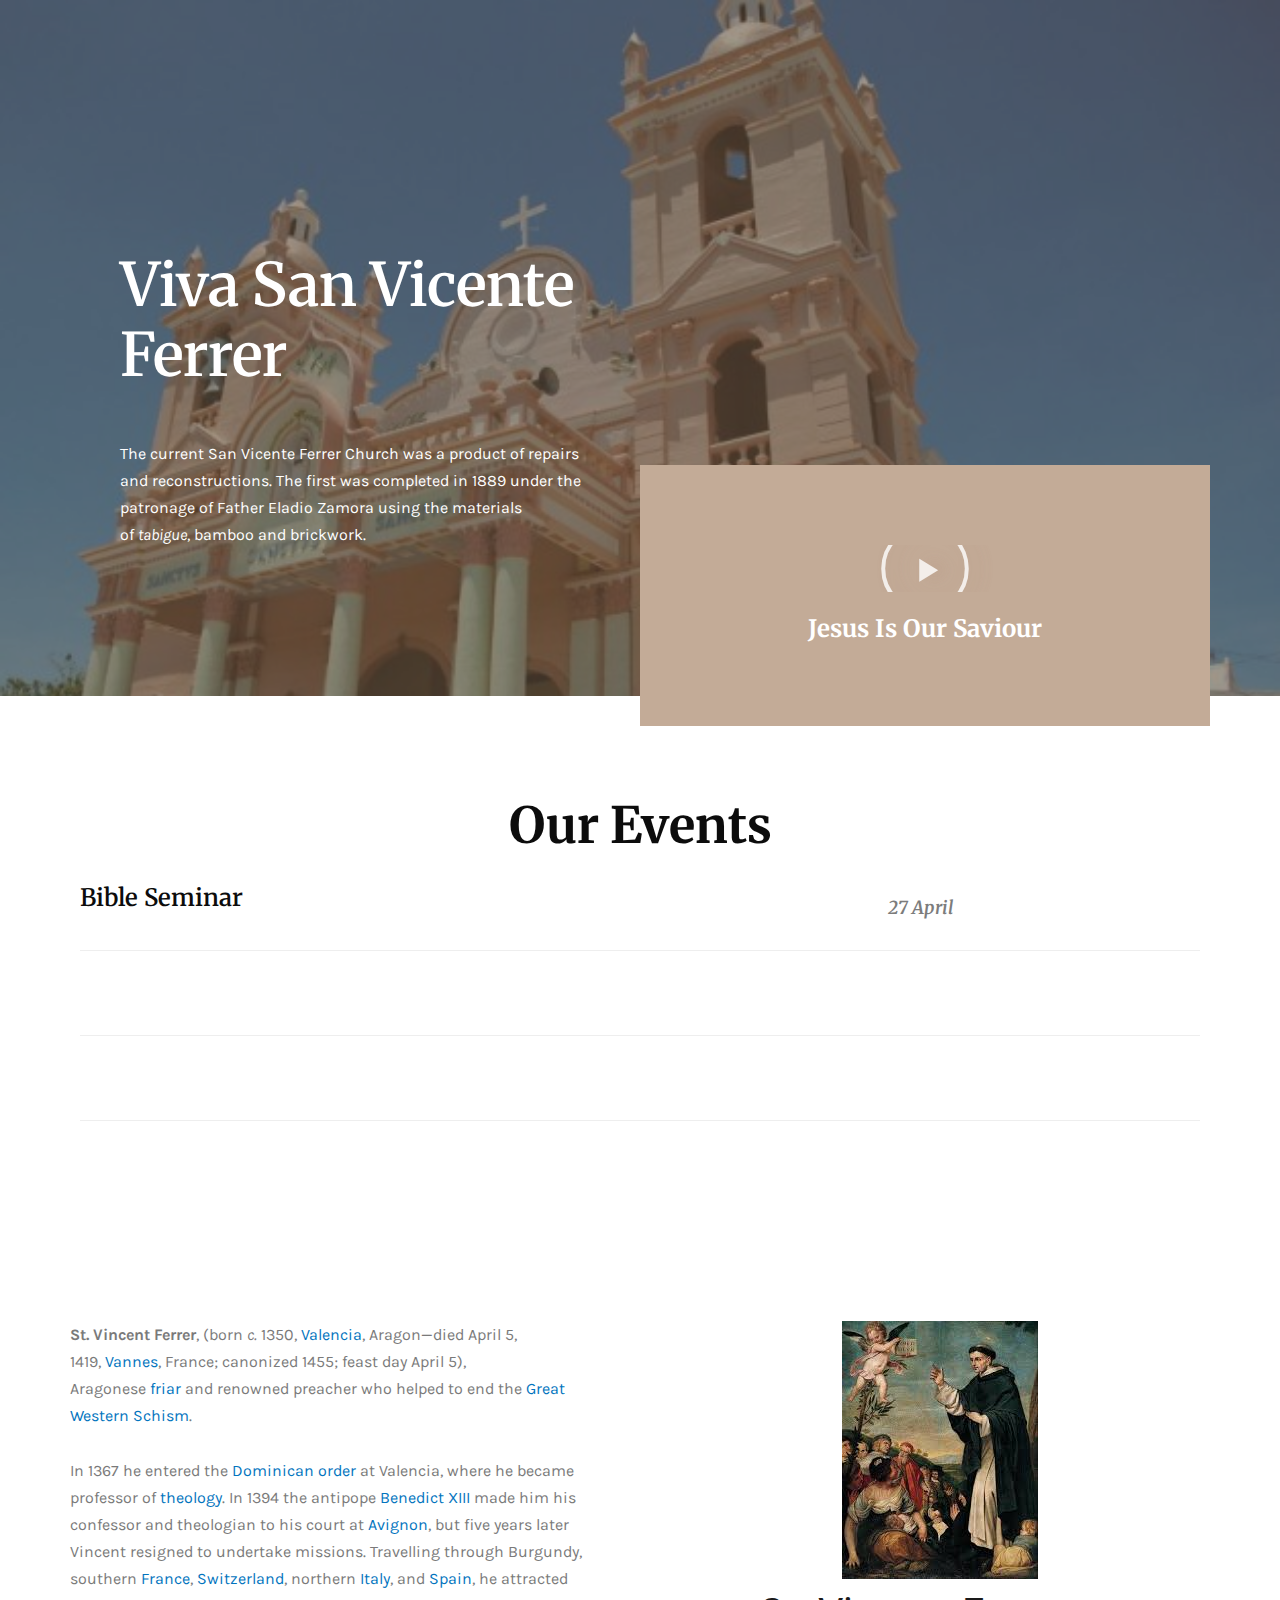
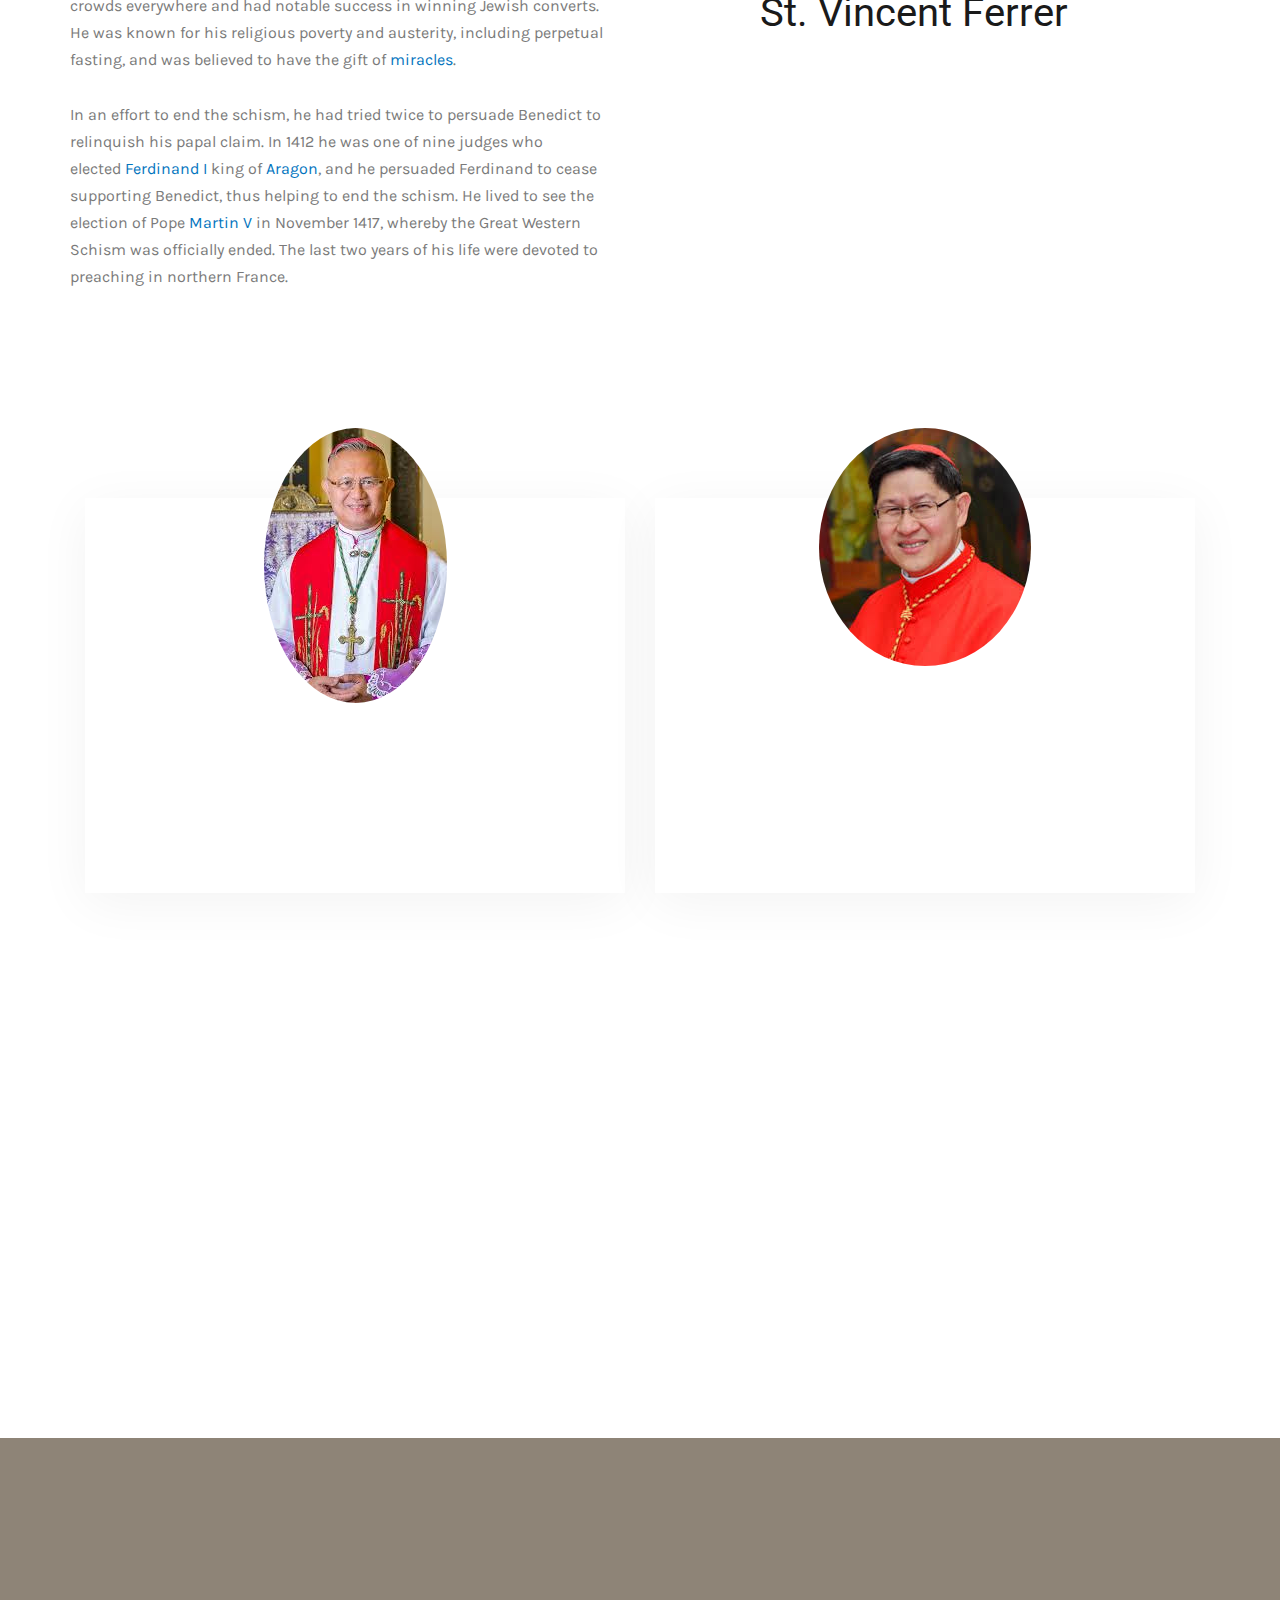
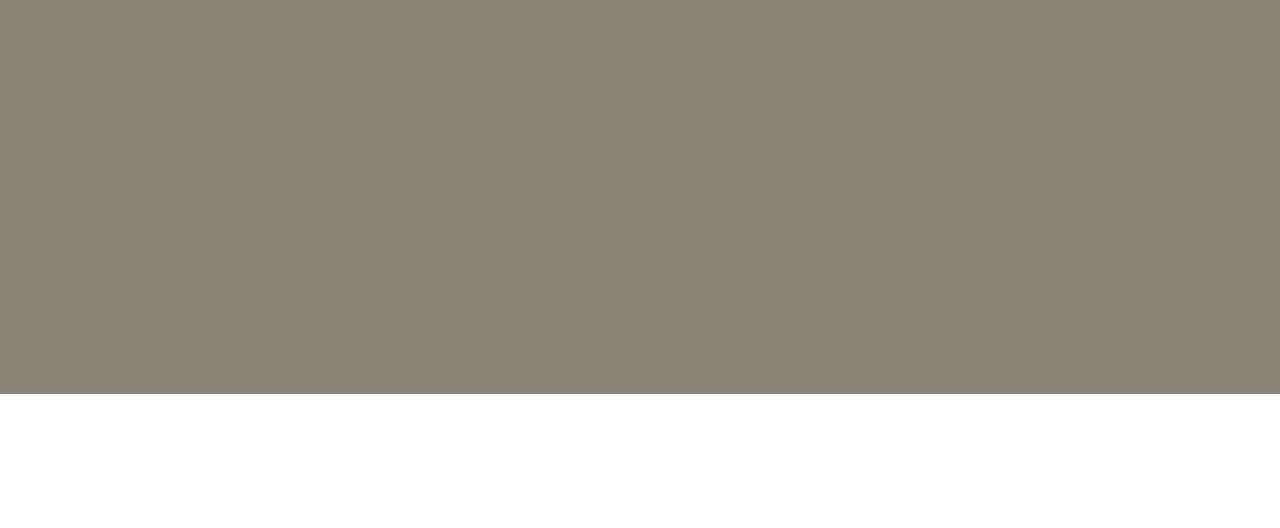
==== commit a25950ec: "Deploy" ====
--- a/index.html
+++ b/index.html
@@ -2,10 +2,10 @@
 <html lang="en-US">
 <head>
 	<meta charset="UTF-8">
-		<title>Church &#8211; Just another WordPress site</title>
+		<title>San Vicente Ferrer</title>
 <link rel='dns-prefetch' href='//s.w.org' />
-<link rel="alternate" type="application/rss+xml" title="Church &raquo; Feed" href="./feed/index.html" />
-<link rel="alternate" type="application/rss+xml" title="Church &raquo; Comments Feed" href="./comments/feed/index.html" />
+<link rel="alternate" type="application/rss+xml" title="San Vicente Ferrer &raquo; Feed" href="./feed/index.html" />
+<link rel="alternate" type="application/rss+xml" title="San Vicente Ferrer &raquo; Comments Feed" href="./comments/feed/index.html" />
 		<script>
 			window._wpemojiSettings = {"baseUrl":"https:\/\/s.w.org\/images\/core\/emoji\/12.0.0-1\/72x72\/","ext":".png","svgUrl":"https:\/\/s.w.org\/images\/core\/emoji\/12.0.0-1\/svg\/","svgExt":".svg","source":{"concatemoji":".\/wp-includes\/js\/wp-emoji-release.min.js?ver=5.4.1"}};
 			/*! This file is auto-generated */
@@ -37,7 +37,7 @@
 <link rel='stylesheet' id='elementor-frontend-css'  href='./wp-content/plugins/elementor/assets/css/frontend.min.css?ver=2.9.8' media='all' />
 <link rel='stylesheet' id='elementor-pro-css'  href='./wp-content/plugins/elementor-pro/assets/css/frontend.min.css?ver=2.7.3' media='all' />
 <link rel='stylesheet' id='elementor-global-css'  href='./wp-content/uploads/elementor/css/global.css?ver=1588493323' media='all' />
-<link rel='stylesheet' id='elementor-post-5-css'  href='./wp-content/uploads/elementor/css/post-5.css?ver=1588501267' media='all' />
+<link rel='stylesheet' id='elementor-post-5-css'  href='./wp-content/uploads/elementor/css/post-5.css?ver=1588661347' media='all' />
 <link rel='stylesheet' id='google-fonts-1-css'  href='https://fonts.googleapis.com/css?family=Roboto%3A100%2C100italic%2C200%2C200italic%2C300%2C300italic%2C400%2C400italic%2C500%2C500italic%2C600%2C600italic%2C700%2C700italic%2C800%2C800italic%2C900%2C900italic%7CRoboto+Slab%3A100%2C100italic%2C200%2C200italic%2C300%2C300italic%2C400%2C400italic%2C500%2C500italic%2C600%2C600italic%2C700%2C700italic%2C800%2C800italic%2C900%2C900italic%7CMerriweather%3A100%2C100italic%2C200%2C200italic%2C300%2C300italic%2C400%2C400italic%2C500%2C500italic%2C600%2C600italic%2C700%2C700italic%2C800%2C800italic%2C900%2C900italic%7CKarla%3A100%2C100italic%2C200%2C200italic%2C300%2C300italic%2C400%2C400italic%2C500%2C500italic%2C600%2C600italic%2C700%2C700italic%2C800%2C800italic%2C900%2C900italic&#038;ver=5.4.1' media='all' />
 <!--[if IE]>
 <script src='./wp-content/themes/astra/assets/js/minified/flexibility.min.js?ver=2.4.3'></script>
@@ -149,7 +149,7 @@
 						</div>
 			</div>
 		</div>
-				<div class="elementor-element elementor-element-1b0dfe9c elementor-column elementor-col-25 elementor-inner-column" data-id="1b0dfe9c" data-element_type="column">
+				<div class="elementor-element elementor-element-1b0dfe9c elementor-column elementor-col-50 elementor-inner-column" data-id="1b0dfe9c" data-element_type="column">
 			<div class="elementor-column-wrap  elementor-element-populated">
 					<div class="elementor-widget-wrap">
 				<div class="elementor-element elementor-element-3508cbfa elementor-invisible elementor-widget elementor-widget-heading" data-id="3508cbfa" data-element_type="widget" data-settings="{&quot;_animation&quot;:&quot;fadeIn&quot;}" data-widget_type="heading.default">
@@ -159,13 +159,231 @@
 						</div>
 			</div>
 		</div>
-				<div class="elementor-element elementor-element-147a303c elementor-column elementor-col-25 elementor-inner-column" data-id="147a303c" data-element_type="column">
-			<div class="elementor-column-wrap  elementor-element-populated">
-					<div class="elementor-widget-wrap">
-				<div class="elementor-element elementor-element-679334de elementor-align-right elementor-mobile-align-center elementor-tablet-align-center elementor-invisible elementor-widget elementor-widget-button" data-id="679334de" data-element_type="widget" data-settings="{&quot;_animation&quot;:&quot;fadeIn&quot;}" data-widget_type="button.default">
+						</div>
+			</div>
+		</section>
+				<section class="elementor-element elementor-element-36dcdce1 elementor-section-boxed elementor-section-height-default elementor-section-height-default elementor-section elementor-inner-section" data-id="36dcdce1" data-element_type="section">
+						<div class="elementor-container elementor-column-gap-default">
+				<div class="elementor-row">
+				<div class="elementor-element elementor-element-3579bd8 elementor-column elementor-col-50 elementor-inner-column" data-id="3579bd8" data-element_type="column">
+			<div class="elementor-column-wrap  elementor-element-populated">
+					<div class="elementor-widget-wrap">
+				<div class="elementor-element elementor-element-487af3ee elementor-invisible elementor-widget elementor-widget-heading" data-id="487af3ee" data-element_type="widget" data-settings="{&quot;_animation&quot;:&quot;fadeIn&quot;}" data-widget_type="heading.default">
+				<div class="elementor-widget-container">
+			<h2 class="elementor-heading-title elementor-size-default">Bible Exposition Siminar</h2>		</div>
+				</div>
+						</div>
+			</div>
+		</div>
+				<div class="elementor-element elementor-element-64175e51 elementor-column elementor-col-50 elementor-inner-column" data-id="64175e51" data-element_type="column">
+			<div class="elementor-column-wrap  elementor-element-populated">
+					<div class="elementor-widget-wrap">
+				<div class="elementor-element elementor-element-79a6a55a elementor-invisible elementor-widget elementor-widget-heading" data-id="79a6a55a" data-element_type="widget" data-settings="{&quot;_animation&quot;:&quot;fadeIn&quot;}" data-widget_type="heading.default">
+				<div class="elementor-widget-container">
+			<h2 class="elementor-heading-title elementor-size-default">03 October </h2>		</div>
+				</div>
+						</div>
+			</div>
+		</div>
+						</div>
+			</div>
+		</section>
+				<section class="elementor-element elementor-element-517faf70 elementor-section-boxed elementor-section-height-default elementor-section-height-default elementor-section elementor-inner-section" data-id="517faf70" data-element_type="section">
+						<div class="elementor-container elementor-column-gap-default">
+				<div class="elementor-row">
+				<div class="elementor-element elementor-element-1aafb176 elementor-column elementor-col-50 elementor-inner-column" data-id="1aafb176" data-element_type="column">
+			<div class="elementor-column-wrap  elementor-element-populated">
+					<div class="elementor-widget-wrap">
+				<div class="elementor-element elementor-element-6d33e5c5 elementor-invisible elementor-widget elementor-widget-heading" data-id="6d33e5c5" data-element_type="widget" data-settings="{&quot;_animation&quot;:&quot;fadeIn&quot;}" data-widget_type="heading.default">
+				<div class="elementor-widget-container">
+			<h2 class="elementor-heading-title elementor-size-default">San Vicente Ferrer Feast Day</h2>		</div>
+				</div>
+						</div>
+			</div>
+		</div>
+				<div class="elementor-element elementor-element-7ca98f89 elementor-column elementor-col-50 elementor-inner-column" data-id="7ca98f89" data-element_type="column">
+			<div class="elementor-column-wrap  elementor-element-populated">
+					<div class="elementor-widget-wrap">
+				<div class="elementor-element elementor-element-56711241 elementor-invisible elementor-widget elementor-widget-heading" data-id="56711241" data-element_type="widget" data-settings="{&quot;_animation&quot;:&quot;fadeIn&quot;}" data-widget_type="heading.default">
+				<div class="elementor-widget-container">
+			<h2 class="elementor-heading-title elementor-size-default">27 May</h2>		</div>
+				</div>
+						</div>
+			</div>
+		</div>
+						</div>
+			</div>
+		</section>
+						</div>
+			</div>
+		</div>
+						</div>
+			</div>
+		</section>
+				<section class="elementor-element elementor-element-3cbfbc96 elementor-section-boxed elementor-section-height-default elementor-section-height-default elementor-section elementor-top-section" data-id="3cbfbc96" data-element_type="section">
+						<div class="elementor-container elementor-column-gap-default">
+				<div class="elementor-row">
+				<div class="elementor-element elementor-element-1c59a13a elementor-column elementor-col-100 elementor-top-column" data-id="1c59a13a" data-element_type="column">
+			<div class="elementor-column-wrap  elementor-element-populated">
+					<div class="elementor-widget-wrap">
+				<section class="elementor-element elementor-element-1e80eca8 elementor-section-boxed elementor-section-height-default elementor-section-height-default elementor-section elementor-inner-section" data-id="1e80eca8" data-element_type="section">
+						<div class="elementor-container elementor-column-gap-default">
+				<div class="elementor-row">
+				<div class="elementor-element elementor-element-53a081b elementor-column elementor-col-100 elementor-inner-column" data-id="53a081b" data-element_type="column">
+			<div class="elementor-column-wrap  elementor-element-populated">
+					<div class="elementor-widget-wrap">
+				<div class="elementor-element elementor-element-68d48d3c elementor-invisible elementor-widget elementor-widget-heading" data-id="68d48d3c" data-element_type="widget" data-settings="{&quot;_animation&quot;:&quot;fadeIn&quot;}" data-widget_type="heading.default">
+				<div class="elementor-widget-container">
+			<h1 class="elementor-heading-title elementor-size-default">St. Vincent Ferrer story </h1>		</div>
+				</div>
+						</div>
+			</div>
+		</div>
+						</div>
+			</div>
+		</section>
+				<section class="elementor-element elementor-element-1f12d19b elementor-section-boxed elementor-section-height-default elementor-section-height-default elementor-section elementor-inner-section" data-id="1f12d19b" data-element_type="section">
+						<div class="elementor-container elementor-column-gap-default">
+				<div class="elementor-row">
+				<div class="elementor-element elementor-element-18a42dd3 elementor-column elementor-col-50 elementor-inner-column" data-id="18a42dd3" data-element_type="column">
+			<div class="elementor-column-wrap  elementor-element-populated">
+					<div class="elementor-widget-wrap">
+				<div class="elementor-element elementor-element-43c9a7eb elementor-widget elementor-widget-text-editor" data-id="43c9a7eb" data-element_type="widget" data-widget_type="text-editor.default">
+				<div class="elementor-widget-container">
+					<div class="elementor-text-editor elementor-clearfix"><p><strong>St. Vincent Ferrer</strong>, (born <em>c.</em> 1350, <a class="md-crosslink autoxref" href="https://www.britannica.com/place/Valencia-Spain">Valencia</a>, Aragon—died April 5, 1419, <a class="md-crosslink autoxref" href="https://www.britannica.com/place/Vannes">Vannes</a>, France; canonized 1455; feast day April 5), Aragonese <a class="md-crosslink autoxref" href="https://www.britannica.com/topic/friar">friar</a> and renowned preacher who helped to end the <span id="ref82012"></span><a class="md-crosslink" href="https://www.britannica.com/event/Western-Schism">Great Western Schism</a>.</p><p>In 1367 he entered the <a class="md-crosslink" href="https://www.britannica.com/topic/Dominican-order">Dominican order</a> at Valencia, where he became professor of <a class="md-crosslink" href="https://www.britannica.com/topic/theology">theology</a>. In 1394 the antipope <span id="ref82013"></span><a class="md-crosslink" href="https://www.britannica.com/biography/Benedict-XIII-antipope">Benedict XIII</a> made him his confessor and theologian to his court at <a class="md-crosslink" href="https://www.britannica.com/place/Avignon">Avignon</a>, but five years later Vincent resigned to undertake missions. Travelling through Burgundy, southern <a class="md-crosslink autoxref" href="https://www.britannica.com/place/France">France</a>, <a class="md-crosslink autoxref" href="https://www.britannica.com/place/Switzerland">Switzerland</a>, northern <a class="md-crosslink autoxref" href="https://www.britannica.com/place/Italy">Italy</a>, and <a class="md-crosslink autoxref" href="https://www.britannica.com/place/Spain">Spain</a>, he attracted crowds everywhere and had notable success in winning Jewish converts. He was known for his religious poverty and austerity, including perpetual fasting, and was believed to have the gift of <a class="md-crosslink" href="https://www.britannica.com/topic/miracle">miracles</a>.</p><p>In an effort to end the schism, he had tried twice to persuade Benedict to relinquish his papal claim. In 1412 he was one of nine judges who elected <a class="md-crosslink" href="https://www.britannica.com/biography/Ferdinand-I-king-of-Aragon">Ferdinand I</a> king of <a class="md-crosslink autoxref" href="https://www.britannica.com/place/Aragon-region-Spain">Aragon</a>, and he persuaded Ferdinand to cease supporting Benedict, thus helping to end the schism. He lived to see the election of Pope <a class="md-crosslink" href="https://www.britannica.com/biography/Martin-V">Martin V</a> in November 1417, whereby the Great Western Schism was officially ended. The last two years of his life were devoted to preaching in northern France.</p></div>
+				</div>
+				</div>
+						</div>
+			</div>
+		</div>
+				<div class="elementor-element elementor-element-44a4e977 elementor-column elementor-col-50 elementor-inner-column" data-id="44a4e977" data-element_type="column">
+			<div class="elementor-column-wrap  elementor-element-populated">
+					<div class="elementor-widget-wrap">
+				<div class="elementor-element elementor-element-178ad8a0 elementor-widget elementor-widget-image" data-id="178ad8a0" data-element_type="widget" data-widget_type="image.default">
+				<div class="elementor-widget-container">
+					<div class="elementor-image">
+										<img width="196" height="258" src="./wp-content/uploads/2020/05/4.jpg" class="attachment-large size-large" alt="" />											</div>
+				</div>
+				</div>
+				<div class="elementor-element elementor-element-4e16bcad elementor-widget elementor-widget-text-editor" data-id="4e16bcad" data-element_type="widget" data-widget_type="text-editor.default">
+				<div class="elementor-widget-container">
+					<div class="elementor-text-editor elementor-clearfix"><p><span style="color: #1a1a1a; font-family: -apple-system, BlinkMacSystemFont, Roboto, 'Helvetica Neue', Arial, sans-serif; font-size: 40px; font-style: normal; font-weight: 400; text-align: start;">         St. Vincent Ferrer</span></p></div>
+				</div>
+				</div>
+						</div>
+			</div>
+		</div>
+						</div>
+			</div>
+		</section>
+						</div>
+			</div>
+		</div>
+						</div>
+			</div>
+		</section>
+				<section class="elementor-element elementor-element-19341362 elementor-section-boxed elementor-section-height-default elementor-section-height-default elementor-section elementor-top-section" data-id="19341362" data-element_type="section">
+						<div class="elementor-container elementor-column-gap-default">
+				<div class="elementor-row">
+				<div class="elementor-element elementor-element-11029eac elementor-column elementor-col-50 elementor-top-column" data-id="11029eac" data-element_type="column" data-settings="{&quot;background_background&quot;:&quot;classic&quot;}">
+			<div class="elementor-column-wrap  elementor-element-populated">
+					<div class="elementor-widget-wrap">
+				<div class="elementor-element elementor-element-788426a7 elementor-widget elementor-widget-image" data-id="788426a7" data-element_type="widget" data-widget_type="image.default">
+				<div class="elementor-widget-container">
+					<div class="elementor-image">
+										<img width="183" height="275" src="./wp-content/uploads/2020/05/palma.jpg" class="attachment-full size-full" alt="" />											</div>
+				</div>
+				</div>
+				<div class="elementor-element elementor-element-509cee76 elementor-invisible elementor-widget elementor-widget-heading" data-id="509cee76" data-element_type="widget" data-settings="{&quot;_animation&quot;:&quot;fadeIn&quot;}" data-widget_type="heading.default">
+				<div class="elementor-widget-container">
+			<h2 class="elementor-heading-title elementor-size-default"><span style="color: rgba(0, 0, 0, 0.87); font-family: arial, sans-serif-light, sans-serif; font-size: 30px; font-style: normal; font-weight: 400; text-align: left; white-space: normal;">José S. Palma</span></h2>		</div>
+				</div>
+				<div class="elementor-element elementor-element-79997b0d elementor-invisible elementor-widget elementor-widget-text-editor" data-id="79997b0d" data-element_type="widget" data-settings="{&quot;_animation&quot;:&quot;fadeIn&quot;}" data-widget_type="text-editor.default">
+				<div class="elementor-widget-container">
+					<div class="elementor-text-editor elementor-clearfix"><p>&#8220;God left the glory of heaven and live in our midst, not for his own sake but for our sake&#8221;</p></div>
+				</div>
+				</div>
+						</div>
+			</div>
+		</div>
+				<div class="elementor-element elementor-element-973731c elementor-column elementor-col-50 elementor-top-column" data-id="973731c" data-element_type="column" data-settings="{&quot;background_background&quot;:&quot;classic&quot;}">
+			<div class="elementor-column-wrap  elementor-element-populated">
+					<div class="elementor-widget-wrap">
+				<div class="elementor-element elementor-element-353fd5b5 elementor-widget elementor-widget-image" data-id="353fd5b5" data-element_type="widget" data-widget_type="image.default">
+				<div class="elementor-widget-container">
+					<div class="elementor-image">
+										<img width="212" height="238" src="./wp-content/uploads/2020/05/LSDFJ.jpg" class="attachment-full size-full" alt="" />											</div>
+				</div>
+				</div>
+				<div class="elementor-element elementor-element-75391e6d elementor-invisible elementor-widget elementor-widget-heading" data-id="75391e6d" data-element_type="widget" data-settings="{&quot;_animation&quot;:&quot;fadeIn&quot;}" data-widget_type="heading.default">
+				<div class="elementor-widget-container">
+			<h2 class="elementor-heading-title elementor-size-default">Luis Antonio Tagle</h2>		</div>
+				</div>
+				<div class="elementor-element elementor-element-2afcffb4 elementor-invisible elementor-widget elementor-widget-text-editor" data-id="2afcffb4" data-element_type="widget" data-settings="{&quot;_animation&quot;:&quot;fadeIn&quot;}" data-widget_type="text-editor.default">
+				<div class="elementor-widget-container">
+					<div class="elementor-text-editor elementor-clearfix"><p>&#8220;We need cultural intelligents for the sake the sake for the gospel and humanity&#8221;</p></div>
+				</div>
+				</div>
+						</div>
+			</div>
+		</div>
+						</div>
+			</div>
+		</section>
+				<section class="elementor-element elementor-element-3b4f88ac elementor-section-boxed elementor-section-height-default elementor-section-height-default elementor-section elementor-top-section" data-id="3b4f88ac" data-element_type="section">
+						<div class="elementor-container elementor-column-gap-default">
+				<div class="elementor-row">
+				<div class="elementor-element elementor-element-ff09ff0 elementor-column elementor-col-50 elementor-top-column" data-id="ff09ff0" data-element_type="column">
+			<div class="elementor-column-wrap  elementor-element-populated">
+					<div class="elementor-widget-wrap">
+				<div class="elementor-element elementor-element-7a96ab97 elementor-invisible elementor-widget elementor-widget-image" data-id="7a96ab97" data-element_type="widget" data-settings="{&quot;_animation&quot;:&quot;fadeIn&quot;}" data-widget_type="image.default">
+				<div class="elementor-widget-container">
+					<div class="elementor-image">
+										<img src="./wp-content/uploads/elementor/thumbs/j-ooyxaj4in61rdkzke1l7paij87wiy36pqptpvwwamo.jpg" title="j" alt="j" />											</div>
+				</div>
+				</div>
+						</div>
+			</div>
+		</div>
+				<div class="elementor-element elementor-element-3b86eede elementor-invisible elementor-column elementor-col-50 elementor-top-column" data-id="3b86eede" data-element_type="column" data-settings="{&quot;background_background&quot;:&quot;classic&quot;,&quot;animation&quot;:&quot;fadeIn&quot;}">
+			<div class="elementor-column-wrap  elementor-element-populated">
+							<div class="elementor-background-overlay"></div>
+					<div class="elementor-widget-wrap">
+				<div class="elementor-element elementor-element-23162727 elementor-invisible elementor-widget elementor-widget-heading" data-id="23162727" data-element_type="widget" data-settings="{&quot;_animation&quot;:&quot;fadeIn&quot;}" data-widget_type="heading.default">
+				<div class="elementor-widget-container">
+			<h2 class="elementor-heading-title elementor-size-default">Together with a culture of work, there must be a culture of leisure as gratification. To put it another way: people who work must take the time to relax, to be with their families, to enjoy themselves, read, listen to music, play a sport.</h2>		</div>
+				</div>
+				<div class="elementor-element elementor-element-3a214f3b elementor-invisible elementor-widget elementor-widget-text-editor" data-id="3a214f3b" data-element_type="widget" data-settings="{&quot;_animation&quot;:&quot;fadeIn&quot;}" data-widget_type="text-editor.default">
+				<div class="elementor-widget-container">
+					<div class="elementor-text-editor elementor-clearfix"><p><a class="qa_521189 oncl_a" href="https://www.brainyquote.com/authors/pope-francis-quotes">Pope Francis</a></p></div>
+				</div>
+				</div>
+						</div>
+			</div>
+		</div>
+						</div>
+			</div>
+		</section>
+				<section class="elementor-element elementor-element-3b676d42 elementor-section-stretched elementor-section-boxed elementor-section-height-default elementor-section-height-default elementor-section elementor-top-section" data-id="3b676d42" data-element_type="section" data-settings="{&quot;stretch_section&quot;:&quot;section-stretched&quot;,&quot;background_background&quot;:&quot;classic&quot;}">
+							<div class="elementor-background-overlay"></div>
+							<div class="elementor-container elementor-column-gap-default">
+				<div class="elementor-row">
+				<div class="elementor-element elementor-element-2e7358f7 elementor-column elementor-col-100 elementor-top-column" data-id="2e7358f7" data-element_type="column">
+			<div class="elementor-column-wrap  elementor-element-populated">
+					<div class="elementor-widget-wrap">
+				<div class="elementor-element elementor-element-78c4b140 elementor-invisible elementor-widget elementor-widget-heading" data-id="78c4b140" data-element_type="widget" data-settings="{&quot;_animation&quot;:&quot;fadeIn&quot;}" data-widget_type="heading.default">
+				<div class="elementor-widget-container">
+			<h1 class="elementor-heading-title elementor-size-default">Story of mama Mary</h1>		</div>
+				</div>
+				<div class="elementor-element elementor-element-1b66d8e6 elementor-invisible elementor-widget elementor-widget-text-editor" data-id="1b66d8e6" data-element_type="widget" data-settings="{&quot;_animation&quot;:&quot;fadeIn&quot;}" data-widget_type="text-editor.default">
+				<div class="elementor-widget-container">
+					<div class="elementor-text-editor elementor-clearfix"><p>In the sixth month, God sent the angel Gabriel to Nazareth, a town in Galilee, to a <b>virgin</b> pledged to be married to a man named Joseph, a descendant of David. The <b>virgin&#8217;s</b> name was <b>Mary</b>. &#8230; You will be with child and give birth to a son, and you are to give him the name Jesus.</p></div>
+				</div>
+				</div>
+				<div class="elementor-element elementor-element-4379a69e elementor-align-left elementor-tablet-align-center elementor-invisible elementor-widget elementor-widget-button" data-id="4379a69e" data-element_type="widget" data-settings="{&quot;_animation&quot;:&quot;fadeIn&quot;}" data-widget_type="button.default">
 				<div class="elementor-widget-container">
 					<div class="elementor-button-wrapper">
-			<a href="#" class="elementor-button-link elementor-button elementor-size-sm" role="button">
+			<a href="./about/index.html" class="elementor-button-link elementor-button elementor-size-sm" role="button">
 						<span class="elementor-button-content-wrapper">
 						<span class="elementor-button-text">Read More</span>
 		</span>
@@ -179,295 +397,26 @@
 						</div>
 			</div>
 		</section>
-				<section class="elementor-element elementor-element-36dcdce1 elementor-section-boxed elementor-section-height-default elementor-section-height-default elementor-section elementor-inner-section" data-id="36dcdce1" data-element_type="section">
-						<div class="elementor-container elementor-column-gap-default">
-				<div class="elementor-row">
-				<div class="elementor-element elementor-element-3579bd8 elementor-column elementor-col-50 elementor-inner-column" data-id="3579bd8" data-element_type="column">
-			<div class="elementor-column-wrap  elementor-element-populated">
-					<div class="elementor-widget-wrap">
-				<div class="elementor-element elementor-element-487af3ee elementor-invisible elementor-widget elementor-widget-heading" data-id="487af3ee" data-element_type="widget" data-settings="{&quot;_animation&quot;:&quot;fadeIn&quot;}" data-widget_type="heading.default">
-				<div class="elementor-widget-container">
-			<h2 class="elementor-heading-title elementor-size-default">Bible Exposition Siminar</h2>		</div>
-				</div>
-						</div>
-			</div>
-		</div>
-				<div class="elementor-element elementor-element-64175e51 elementor-column elementor-col-25 elementor-inner-column" data-id="64175e51" data-element_type="column">
-			<div class="elementor-column-wrap  elementor-element-populated">
-					<div class="elementor-widget-wrap">
-				<div class="elementor-element elementor-element-79a6a55a elementor-invisible elementor-widget elementor-widget-heading" data-id="79a6a55a" data-element_type="widget" data-settings="{&quot;_animation&quot;:&quot;fadeIn&quot;}" data-widget_type="heading.default">
-				<div class="elementor-widget-container">
-			<h2 class="elementor-heading-title elementor-size-default">03 October </h2>		</div>
-				</div>
-						</div>
-			</div>
-		</div>
-				<div class="elementor-element elementor-element-48fabc5b elementor-column elementor-col-25 elementor-inner-column" data-id="48fabc5b" data-element_type="column">
-			<div class="elementor-column-wrap  elementor-element-populated">
-					<div class="elementor-widget-wrap">
-				<div class="elementor-element elementor-element-13063dc elementor-align-right elementor-mobile-align-center elementor-tablet-align-center elementor-invisible elementor-widget elementor-widget-button" data-id="13063dc" data-element_type="widget" data-settings="{&quot;_animation&quot;:&quot;fadeIn&quot;}" data-widget_type="button.default">
+				<section class="elementor-element elementor-element-715400a7 elementor-section-stretched elementor-section-boxed elementor-section-height-default elementor-section-height-default elementor-invisible elementor-section elementor-top-section" data-id="715400a7" data-element_type="section" data-settings="{&quot;stretch_section&quot;:&quot;section-stretched&quot;,&quot;background_background&quot;:&quot;classic&quot;,&quot;animation&quot;:&quot;fadeIn&quot;}">
+						<div class="elementor-container elementor-column-gap-default">
+				<div class="elementor-row">
+				<div class="elementor-element elementor-element-20ca750a elementor-column elementor-col-50 elementor-top-column" data-id="20ca750a" data-element_type="column">
+			<div class="elementor-column-wrap  elementor-element-populated">
+					<div class="elementor-widget-wrap">
+				<div class="elementor-element elementor-element-7334f123 elementor-widget elementor-widget-heading" data-id="7334f123" data-element_type="widget" data-widget_type="heading.default">
+				<div class="elementor-widget-container">
+			<h3 class="elementor-heading-title elementor-size-default">small efforts make big change</h3>		</div>
+				</div>
+						</div>
+			</div>
+		</div>
+				<div class="elementor-element elementor-element-7d2e80f8 elementor-column elementor-col-50 elementor-top-column" data-id="7d2e80f8" data-element_type="column">
+			<div class="elementor-column-wrap  elementor-element-populated">
+					<div class="elementor-widget-wrap">
+				<div class="elementor-element elementor-element-55d4b591 elementor-align-right elementor-mobile-align-center elementor-widget elementor-widget-button" data-id="55d4b591" data-element_type="widget" data-widget_type="button.default">
 				<div class="elementor-widget-container">
 					<div class="elementor-button-wrapper">
-			<a href="#" class="elementor-button-link elementor-button elementor-size-sm" role="button">
-						<span class="elementor-button-content-wrapper">
-						<span class="elementor-button-text">Read More</span>
-		</span>
-					</a>
-		</div>
-				</div>
-				</div>
-						</div>
-			</div>
-		</div>
-						</div>
-			</div>
-		</section>
-				<section class="elementor-element elementor-element-517faf70 elementor-section-boxed elementor-section-height-default elementor-section-height-default elementor-section elementor-inner-section" data-id="517faf70" data-element_type="section">
-						<div class="elementor-container elementor-column-gap-default">
-				<div class="elementor-row">
-				<div class="elementor-element elementor-element-1aafb176 elementor-column elementor-col-50 elementor-inner-column" data-id="1aafb176" data-element_type="column">
-			<div class="elementor-column-wrap  elementor-element-populated">
-					<div class="elementor-widget-wrap">
-				<div class="elementor-element elementor-element-6d33e5c5 elementor-invisible elementor-widget elementor-widget-heading" data-id="6d33e5c5" data-element_type="widget" data-settings="{&quot;_animation&quot;:&quot;fadeIn&quot;}" data-widget_type="heading.default">
-				<div class="elementor-widget-container">
-			<h2 class="elementor-heading-title elementor-size-default">San Vicente Ferrer Feast Day</h2>		</div>
-				</div>
-						</div>
-			</div>
-		</div>
-				<div class="elementor-element elementor-element-7ca98f89 elementor-column elementor-col-25 elementor-inner-column" data-id="7ca98f89" data-element_type="column">
-			<div class="elementor-column-wrap  elementor-element-populated">
-					<div class="elementor-widget-wrap">
-				<div class="elementor-element elementor-element-56711241 elementor-invisible elementor-widget elementor-widget-heading" data-id="56711241" data-element_type="widget" data-settings="{&quot;_animation&quot;:&quot;fadeIn&quot;}" data-widget_type="heading.default">
-				<div class="elementor-widget-container">
-			<h2 class="elementor-heading-title elementor-size-default">27 May</h2>		</div>
-				</div>
-						</div>
-			</div>
-		</div>
-				<div class="elementor-element elementor-element-c514744 elementor-column elementor-col-25 elementor-inner-column" data-id="c514744" data-element_type="column">
-			<div class="elementor-column-wrap  elementor-element-populated">
-					<div class="elementor-widget-wrap">
-				<div class="elementor-element elementor-element-2338b426 elementor-align-right elementor-mobile-align-center elementor-tablet-align-center elementor-invisible elementor-widget elementor-widget-button" data-id="2338b426" data-element_type="widget" data-settings="{&quot;_animation&quot;:&quot;fadeIn&quot;}" data-widget_type="button.default">
-				<div class="elementor-widget-container">
-					<div class="elementor-button-wrapper">
-			<a href="#" class="elementor-button-link elementor-button elementor-size-sm" role="button">
-						<span class="elementor-button-content-wrapper">
-						<span class="elementor-button-text">Read More</span>
-		</span>
-					</a>
-		</div>
-				</div>
-				</div>
-						</div>
-			</div>
-		</div>
-						</div>
-			</div>
-		</section>
-						</div>
-			</div>
-		</div>
-						</div>
-			</div>
-		</section>
-				<section class="elementor-element elementor-element-3cbfbc96 elementor-section-boxed elementor-section-height-default elementor-section-height-default elementor-section elementor-top-section" data-id="3cbfbc96" data-element_type="section">
-						<div class="elementor-container elementor-column-gap-default">
-				<div class="elementor-row">
-				<div class="elementor-element elementor-element-1c59a13a elementor-column elementor-col-100 elementor-top-column" data-id="1c59a13a" data-element_type="column">
-			<div class="elementor-column-wrap  elementor-element-populated">
-					<div class="elementor-widget-wrap">
-				<section class="elementor-element elementor-element-1e80eca8 elementor-section-boxed elementor-section-height-default elementor-section-height-default elementor-section elementor-inner-section" data-id="1e80eca8" data-element_type="section">
-						<div class="elementor-container elementor-column-gap-default">
-				<div class="elementor-row">
-				<div class="elementor-element elementor-element-53a081b elementor-column elementor-col-100 elementor-inner-column" data-id="53a081b" data-element_type="column">
-			<div class="elementor-column-wrap  elementor-element-populated">
-					<div class="elementor-widget-wrap">
-				<div class="elementor-element elementor-element-68d48d3c elementor-invisible elementor-widget elementor-widget-heading" data-id="68d48d3c" data-element_type="widget" data-settings="{&quot;_animation&quot;:&quot;fadeIn&quot;}" data-widget_type="heading.default">
-				<div class="elementor-widget-container">
-			<h1 class="elementor-heading-title elementor-size-default">St. Vincent Ferrer story </h1>		</div>
-				</div>
-						</div>
-			</div>
-		</div>
-						</div>
-			</div>
-		</section>
-				<section class="elementor-element elementor-element-1f12d19b elementor-section-boxed elementor-section-height-default elementor-section-height-default elementor-section elementor-inner-section" data-id="1f12d19b" data-element_type="section">
-						<div class="elementor-container elementor-column-gap-default">
-				<div class="elementor-row">
-				<div class="elementor-element elementor-element-18a42dd3 elementor-column elementor-col-50 elementor-inner-column" data-id="18a42dd3" data-element_type="column">
-			<div class="elementor-column-wrap  elementor-element-populated">
-					<div class="elementor-widget-wrap">
-				<div class="elementor-element elementor-element-43c9a7eb elementor-widget elementor-widget-text-editor" data-id="43c9a7eb" data-element_type="widget" data-widget_type="text-editor.default">
-				<div class="elementor-widget-container">
-					<div class="elementor-text-editor elementor-clearfix"><p><strong>St. Vincent Ferrer</strong>, (born <em>c.</em> 1350, <a class="md-crosslink autoxref" href="https://www.britannica.com/place/Valencia-Spain">Valencia</a>, Aragon—died April 5, 1419, <a class="md-crosslink autoxref" href="https://www.britannica.com/place/Vannes">Vannes</a>, France; canonized 1455; feast day April 5), Aragonese <a class="md-crosslink autoxref" href="https://www.britannica.com/topic/friar">friar</a> and renowned preacher who helped to end the <span id="ref82012"></span><a class="md-crosslink" href="https://www.britannica.com/event/Western-Schism">Great Western Schism</a>.</p><p>In 1367 he entered the <a class="md-crosslink" href="https://www.britannica.com/topic/Dominican-order">Dominican order</a> at Valencia, where he became professor of <a class="md-crosslink" href="https://www.britannica.com/topic/theology">theology</a>. In 1394 the antipope <span id="ref82013"></span><a class="md-crosslink" href="https://www.britannica.com/biography/Benedict-XIII-antipope">Benedict XIII</a> made him his confessor and theologian to his court at <a class="md-crosslink" href="https://www.britannica.com/place/Avignon">Avignon</a>, but five years later Vincent resigned to undertake missions. Travelling through Burgundy, southern <a class="md-crosslink autoxref" href="https://www.britannica.com/place/France">France</a>, <a class="md-crosslink autoxref" href="https://www.britannica.com/place/Switzerland">Switzerland</a>, northern <a class="md-crosslink autoxref" href="https://www.britannica.com/place/Italy">Italy</a>, and <a class="md-crosslink autoxref" href="https://www.britannica.com/place/Spain">Spain</a>, he attracted crowds everywhere and had notable success in winning Jewish converts. He was known for his religious poverty and austerity, including perpetual fasting, and was believed to have the gift of <a class="md-crosslink" href="https://www.britannica.com/topic/miracle">miracles</a>.</p><p>In an effort to end the schism, he had tried twice to persuade Benedict to relinquish his papal claim. In 1412 he was one of nine judges who elected <a class="md-crosslink" href="https://www.britannica.com/biography/Ferdinand-I-king-of-Aragon">Ferdinand I</a> king of <a class="md-crosslink autoxref" href="https://www.britannica.com/place/Aragon-region-Spain">Aragon</a>, and he persuaded Ferdinand to cease supporting Benedict, thus helping to end the schism. He lived to see the election of Pope <a class="md-crosslink" href="https://www.britannica.com/biography/Martin-V">Martin V</a> in November 1417, whereby the Great Western Schism was officially ended. The last two years of his life were devoted to preaching in northern France.</p></div>
-				</div>
-				</div>
-						</div>
-			</div>
-		</div>
-				<div class="elementor-element elementor-element-44a4e977 elementor-column elementor-col-50 elementor-inner-column" data-id="44a4e977" data-element_type="column">
-			<div class="elementor-column-wrap  elementor-element-populated">
-					<div class="elementor-widget-wrap">
-				<div class="elementor-element elementor-element-178ad8a0 elementor-widget elementor-widget-image" data-id="178ad8a0" data-element_type="widget" data-widget_type="image.default">
-				<div class="elementor-widget-container">
-					<div class="elementor-image">
-										<img width="196" height="258" src="./wp-content/uploads/2020/05/4.jpg" class="attachment-large size-large" alt="" />											</div>
-				</div>
-				</div>
-				<div class="elementor-element elementor-element-4e16bcad elementor-widget elementor-widget-text-editor" data-id="4e16bcad" data-element_type="widget" data-widget_type="text-editor.default">
-				<div class="elementor-widget-container">
-					<div class="elementor-text-editor elementor-clearfix"><p><span style="color: #1a1a1a; font-family: -apple-system, BlinkMacSystemFont, Roboto, 'Helvetica Neue', Arial, sans-serif; font-size: 40px; font-style: normal; font-weight: 400; text-align: start;">         St. Vincent Ferrer</span></p></div>
-				</div>
-				</div>
-						</div>
-			</div>
-		</div>
-						</div>
-			</div>
-		</section>
-						</div>
-			</div>
-		</div>
-						</div>
-			</div>
-		</section>
-				<section class="elementor-element elementor-element-19341362 elementor-section-boxed elementor-section-height-default elementor-section-height-default elementor-section elementor-top-section" data-id="19341362" data-element_type="section">
-						<div class="elementor-container elementor-column-gap-default">
-				<div class="elementor-row">
-				<div class="elementor-element elementor-element-11029eac elementor-column elementor-col-50 elementor-top-column" data-id="11029eac" data-element_type="column" data-settings="{&quot;background_background&quot;:&quot;classic&quot;}">
-			<div class="elementor-column-wrap  elementor-element-populated">
-					<div class="elementor-widget-wrap">
-				<div class="elementor-element elementor-element-788426a7 elementor-widget elementor-widget-image" data-id="788426a7" data-element_type="widget" data-widget_type="image.default">
-				<div class="elementor-widget-container">
-					<div class="elementor-image">
-										<img width="124" height="186" src="./wp-content/uploads/2020/05/k.jpg" class="attachment-large size-large" alt="" />											</div>
-				</div>
-				</div>
-				<div class="elementor-element elementor-element-509cee76 elementor-invisible elementor-widget elementor-widget-heading" data-id="509cee76" data-element_type="widget" data-settings="{&quot;_animation&quot;:&quot;fadeIn&quot;}" data-widget_type="heading.default">
-				<div class="elementor-widget-container">
-			<h2 class="elementor-heading-title elementor-size-default"><span style="color: rgba(0, 0, 0, 0.87); font-family: arial, sans-serif-light, sans-serif; font-size: 30px; font-style: normal; font-weight: 400; text-align: left; white-space: normal;">José S. Palma</span></h2>		</div>
-				</div>
-				<div class="elementor-element elementor-element-79997b0d elementor-invisible elementor-widget elementor-widget-text-editor" data-id="79997b0d" data-element_type="widget" data-settings="{&quot;_animation&quot;:&quot;fadeIn&quot;}" data-widget_type="text-editor.default">
-				<div class="elementor-widget-container">
-					<div class="elementor-text-editor elementor-clearfix"><p>&#8220;God left the glory of heaven and live in our midst, not for his own sake but for our sake&#8221;</p></div>
-				</div>
-				</div>
-						</div>
-			</div>
-		</div>
-				<div class="elementor-element elementor-element-973731c elementor-column elementor-col-50 elementor-top-column" data-id="973731c" data-element_type="column" data-settings="{&quot;background_background&quot;:&quot;classic&quot;}">
-			<div class="elementor-column-wrap  elementor-element-populated">
-					<div class="elementor-widget-wrap">
-				<div class="elementor-element elementor-element-353fd5b5 elementor-widget elementor-widget-image" data-id="353fd5b5" data-element_type="widget" data-widget_type="image.default">
-				<div class="elementor-widget-container">
-					<div class="elementor-image">
-										<img src="./wp-content/uploads/elementor/thumbs/LSDFJ-ooyy8ku72jted4638eveh0l200xoef7kmevkacbtdc.jpg" title="LSDFJ" alt="LSDFJ" />											</div>
-				</div>
-				</div>
-				<div class="elementor-element elementor-element-75391e6d elementor-invisible elementor-widget elementor-widget-heading" data-id="75391e6d" data-element_type="widget" data-settings="{&quot;_animation&quot;:&quot;fadeIn&quot;}" data-widget_type="heading.default">
-				<div class="elementor-widget-container">
-			<h2 class="elementor-heading-title elementor-size-default">Luis Antonio Tagle</h2>		</div>
-				</div>
-				<div class="elementor-element elementor-element-2afcffb4 elementor-invisible elementor-widget elementor-widget-text-editor" data-id="2afcffb4" data-element_type="widget" data-settings="{&quot;_animation&quot;:&quot;fadeIn&quot;}" data-widget_type="text-editor.default">
-				<div class="elementor-widget-container">
-					<div class="elementor-text-editor elementor-clearfix"><p>&#8220;We need cultural intelligents for the sake the sake for the gospel and humanity&#8221;</p></div>
-				</div>
-				</div>
-						</div>
-			</div>
-		</div>
-						</div>
-			</div>
-		</section>
-				<section class="elementor-element elementor-element-3b4f88ac elementor-section-boxed elementor-section-height-default elementor-section-height-default elementor-section elementor-top-section" data-id="3b4f88ac" data-element_type="section">
-						<div class="elementor-container elementor-column-gap-default">
-				<div class="elementor-row">
-				<div class="elementor-element elementor-element-ff09ff0 elementor-column elementor-col-50 elementor-top-column" data-id="ff09ff0" data-element_type="column">
-			<div class="elementor-column-wrap  elementor-element-populated">
-					<div class="elementor-widget-wrap">
-				<div class="elementor-element elementor-element-7a96ab97 elementor-invisible elementor-widget elementor-widget-image" data-id="7a96ab97" data-element_type="widget" data-settings="{&quot;_animation&quot;:&quot;fadeIn&quot;}" data-widget_type="image.default">
-				<div class="elementor-widget-container">
-					<div class="elementor-image">
-										<img src="./wp-content/uploads/elementor/thumbs/j-ooyxaj4in61rdkzke1l7paij87wiy36pqptpvwwamo.jpg" title="j" alt="j" />											</div>
-				</div>
-				</div>
-						</div>
-			</div>
-		</div>
-				<div class="elementor-element elementor-element-3b86eede elementor-invisible elementor-column elementor-col-50 elementor-top-column" data-id="3b86eede" data-element_type="column" data-settings="{&quot;background_background&quot;:&quot;classic&quot;,&quot;animation&quot;:&quot;fadeIn&quot;}">
-			<div class="elementor-column-wrap  elementor-element-populated">
-							<div class="elementor-background-overlay"></div>
-					<div class="elementor-widget-wrap">
-				<div class="elementor-element elementor-element-23162727 elementor-invisible elementor-widget elementor-widget-heading" data-id="23162727" data-element_type="widget" data-settings="{&quot;_animation&quot;:&quot;fadeIn&quot;}" data-widget_type="heading.default">
-				<div class="elementor-widget-container">
-			<h2 class="elementor-heading-title elementor-size-default">Together with a culture of work, there must be a culture of leisure as gratification. To put it another way: people who work must take the time to relax, to be with their families, to enjoy themselves, read, listen to music, play a sport.</h2>		</div>
-				</div>
-				<div class="elementor-element elementor-element-3a214f3b elementor-invisible elementor-widget elementor-widget-text-editor" data-id="3a214f3b" data-element_type="widget" data-settings="{&quot;_animation&quot;:&quot;fadeIn&quot;}" data-widget_type="text-editor.default">
-				<div class="elementor-widget-container">
-					<div class="elementor-text-editor elementor-clearfix"><p><a class="qa_521189 oncl_a" href="https://www.brainyquote.com/authors/pope-francis-quotes">Pope Francis</a></p></div>
-				</div>
-				</div>
-						</div>
-			</div>
-		</div>
-						</div>
-			</div>
-		</section>
-				<section class="elementor-element elementor-element-3b676d42 elementor-section-stretched elementor-section-boxed elementor-section-height-default elementor-section-height-default elementor-section elementor-top-section" data-id="3b676d42" data-element_type="section" data-settings="{&quot;stretch_section&quot;:&quot;section-stretched&quot;,&quot;background_background&quot;:&quot;classic&quot;}">
-							<div class="elementor-background-overlay"></div>
-							<div class="elementor-container elementor-column-gap-default">
-				<div class="elementor-row">
-				<div class="elementor-element elementor-element-2e7358f7 elementor-column elementor-col-100 elementor-top-column" data-id="2e7358f7" data-element_type="column">
-			<div class="elementor-column-wrap  elementor-element-populated">
-					<div class="elementor-widget-wrap">
-				<div class="elementor-element elementor-element-78c4b140 elementor-invisible elementor-widget elementor-widget-heading" data-id="78c4b140" data-element_type="widget" data-settings="{&quot;_animation&quot;:&quot;fadeIn&quot;}" data-widget_type="heading.default">
-				<div class="elementor-widget-container">
-			<h1 class="elementor-heading-title elementor-size-default">Story of mama Mary</h1>		</div>
-				</div>
-				<div class="elementor-element elementor-element-1b66d8e6 elementor-invisible elementor-widget elementor-widget-text-editor" data-id="1b66d8e6" data-element_type="widget" data-settings="{&quot;_animation&quot;:&quot;fadeIn&quot;}" data-widget_type="text-editor.default">
-				<div class="elementor-widget-container">
-					<div class="elementor-text-editor elementor-clearfix"><p>In the sixth month, God sent the angel Gabriel to Nazareth, a town in Galilee, to a <b>virgin</b> pledged to be married to a man named Joseph, a descendant of David. The <b>virgin&#8217;s</b> name was <b>Mary</b>. &#8230; You will be with child and give birth to a son, and you are to give him the name Jesus.</p></div>
-				</div>
-				</div>
-				<div class="elementor-element elementor-element-4379a69e elementor-align-left elementor-tablet-align-center elementor-invisible elementor-widget elementor-widget-button" data-id="4379a69e" data-element_type="widget" data-settings="{&quot;_animation&quot;:&quot;fadeIn&quot;}" data-widget_type="button.default">
-				<div class="elementor-widget-container">
-					<div class="elementor-button-wrapper">
-			<a href="#" class="elementor-button-link elementor-button elementor-size-sm" role="button">
-						<span class="elementor-button-content-wrapper">
-						<span class="elementor-button-text">Read More</span>
-		</span>
-					</a>
-		</div>
-				</div>
-				</div>
-						</div>
-			</div>
-		</div>
-						</div>
-			</div>
-		</section>
-				<section class="elementor-element elementor-element-715400a7 elementor-section-stretched elementor-section-boxed elementor-section-height-default elementor-section-height-default elementor-invisible elementor-section elementor-top-section" data-id="715400a7" data-element_type="section" data-settings="{&quot;stretch_section&quot;:&quot;section-stretched&quot;,&quot;background_background&quot;:&quot;classic&quot;,&quot;animation&quot;:&quot;fadeIn&quot;}">
-						<div class="elementor-container elementor-column-gap-default">
-				<div class="elementor-row">
-				<div class="elementor-element elementor-element-20ca750a elementor-column elementor-col-50 elementor-top-column" data-id="20ca750a" data-element_type="column">
-			<div class="elementor-column-wrap  elementor-element-populated">
-					<div class="elementor-widget-wrap">
-				<div class="elementor-element elementor-element-7334f123 elementor-widget elementor-widget-heading" data-id="7334f123" data-element_type="widget" data-widget_type="heading.default">
-				<div class="elementor-widget-container">
-			<h3 class="elementor-heading-title elementor-size-default">small efforts make big change</h3>		</div>
-				</div>
-						</div>
-			</div>
-		</div>
-				<div class="elementor-element elementor-element-7d2e80f8 elementor-column elementor-col-50 elementor-top-column" data-id="7d2e80f8" data-element_type="column">
-			<div class="elementor-column-wrap  elementor-element-populated">
-					<div class="elementor-widget-wrap">
-				<div class="elementor-element elementor-element-55d4b591 elementor-align-right elementor-mobile-align-center elementor-widget elementor-widget-button" data-id="55d4b591" data-element_type="widget" data-widget_type="button.default">
-				<div class="elementor-widget-container">
-					<div class="elementor-button-wrapper">
-			<a href="#" class="elementor-button-link elementor-button elementor-size-sm" role="button">
+			<a href="./donate/index.html" class="elementor-button-link elementor-button elementor-size-sm" role="button">
 						<span class="elementor-button-content-wrapper">
 						<span class="elementor-button-text">Donate Now</span>
 		</span>
@@ -494,7 +443,7 @@
 <script src='./wp-content/plugins/elementor/assets/js/frontend-modules.min.js?ver=2.9.8'></script>
 <script src='./wp-content/plugins/elementor-pro/assets/lib/sticky/jquery.sticky.min.js?ver=2.7.3'></script>
 <script>
-var ElementorProFrontendConfig = {"ajaxurl":".\/wp-admin\/admin-ajax.php","nonce":"89de6d528e","shareButtonsNetworks":{"facebook":{"title":"Facebook","has_counter":true},"twitter":{"title":"Twitter"},"google":{"title":"Google+","has_counter":true},"linkedin":{"title":"LinkedIn","has_counter":true},"pinterest":{"title":"Pinterest","has_counter":true},"reddit":{"title":"Reddit","has_counter":true},"vk":{"title":"VK","has_counter":true},"odnoklassniki":{"title":"OK","has_counter":true},"tumblr":{"title":"Tumblr"},"delicious":{"title":"Delicious"},"digg":{"title":"Digg"},"skype":{"title":"Skype"},"stumbleupon":{"title":"StumbleUpon","has_counter":true},"telegram":{"title":"Telegram"},"pocket":{"title":"Pocket","has_counter":true},"xing":{"title":"XING","has_counter":true},"whatsapp":{"title":"WhatsApp"},"email":{"title":"Email"},"print":{"title":"Print"}},"facebook_sdk":{"lang":"en_US","app_id":""}};
+var ElementorProFrontendConfig = {"ajaxurl":".\/wp-admin\/admin-ajax.php","nonce":"1538fb61e7","shareButtonsNetworks":{"facebook":{"title":"Facebook","has_counter":true},"twitter":{"title":"Twitter"},"google":{"title":"Google+","has_counter":true},"linkedin":{"title":"LinkedIn","has_counter":true},"pinterest":{"title":"Pinterest","has_counter":true},"reddit":{"title":"Reddit","has_counter":true},"vk":{"title":"VK","has_counter":true},"odnoklassniki":{"title":"OK","has_counter":true},"tumblr":{"title":"Tumblr"},"delicious":{"title":"Delicious"},"digg":{"title":"Digg"},"skype":{"title":"Skype"},"stumbleupon":{"title":"StumbleUpon","has_counter":true},"telegram":{"title":"Telegram"},"pocket":{"title":"Pocket","has_counter":true},"xing":{"title":"XING","has_counter":true},"whatsapp":{"title":"WhatsApp"},"email":{"title":"Email"},"print":{"title":"Print"}},"facebook_sdk":{"lang":"en_US","app_id":""}};
 </script>
 <script src='./wp-content/plugins/elementor-pro/assets/js/frontend.min.js?ver=2.7.3'></script>
 <script src='./wp-includes/js/jquery/ui/position.min.js?ver=1.11.4'></script>
@@ -503,7 +452,7 @@
 <script src='./wp-content/plugins/elementor/assets/lib/swiper/swiper.min.js?ver=5.3.6'></script>
 <script src='./wp-content/plugins/elementor/assets/lib/share-link/share-link.min.js?ver=2.9.8'></script>
 <script>
-var elementorFrontendConfig = {"environmentMode":{"edit":false,"wpPreview":false},"i18n":{"shareOnFacebook":"Share on Facebook","shareOnTwitter":"Share on Twitter","pinIt":"Pin it","downloadImage":"Download image"},"is_rtl":false,"breakpoints":{"xs":0,"sm":480,"md":768,"lg":1025,"xl":1440,"xxl":1600},"version":"2.9.8","urls":{"assets":".\/wp-content\/plugins\/elementor\/assets\/"},"settings":{"page":[],"general":{"elementor_global_image_lightbox":"yes","elementor_lightbox_enable_counter":"yes","elementor_lightbox_enable_fullscreen":"yes","elementor_lightbox_enable_zoom":"yes","elementor_lightbox_enable_share":"yes","elementor_lightbox_title_src":"title","elementor_lightbox_description_src":"description"},"editorPreferences":[]},"post":{"id":5,"title":"Church%20%E2%80%93%20Just%20another%20WordPress%20site","excerpt":"","featuredImage":false}};
+var elementorFrontendConfig = {"environmentMode":{"edit":false,"wpPreview":false},"i18n":{"shareOnFacebook":"Share on Facebook","shareOnTwitter":"Share on Twitter","pinIt":"Pin it","downloadImage":"Download image"},"is_rtl":false,"breakpoints":{"xs":0,"sm":480,"md":768,"lg":1025,"xl":1440,"xxl":1600},"version":"2.9.8","urls":{"assets":".\/wp-content\/plugins\/elementor\/assets\/"},"settings":{"page":[],"general":{"elementor_global_image_lightbox":"yes","elementor_lightbox_enable_counter":"yes","elementor_lightbox_enable_fullscreen":"yes","elementor_lightbox_enable_zoom":"yes","elementor_lightbox_enable_share":"yes","elementor_lightbox_title_src":"title","elementor_lightbox_description_src":"description"},"editorPreferences":[]},"post":{"id":5,"title":"San%20Vicente%20Ferrer","excerpt":"","featuredImage":false}};
 </script>
 <script src='./wp-content/plugins/elementor/assets/js/frontend.min.js?ver=2.9.8'></script>
 			<script>
--- a/wp-content/uploads/elementor/css/post-5.css
+++ b/wp-content/uploads/elementor/css/post-5.css
@@ -1 +1 @@
-.elementor-5 .elementor-element.elementor-element-616cdf01:not(.elementor-motion-effects-element-type-background), .elementor-5 .elementor-element.elementor-element-616cdf01 > .elementor-motion-effects-container > .elementor-motion-effects-layer{background-color:#ffffff;background-image:url("./../../2020/05/2.jpg");background-position:top center;background-size:cover;}.elementor-5 .elementor-element.elementor-element-616cdf01 > .elementor-background-overlay{background-color:#635442;opacity:0.61;transition:background 0.3s, border-radius 0.3s, opacity 0.3s;}.elementor-5 .elementor-element.elementor-element-616cdf01{transition:background 0.3s, border 0.3s, border-radius 0.3s, box-shadow 0.3s;padding:250px 0px 120px 0px;}.elementor-bc-flex-widget .elementor-5 .elementor-element.elementor-element-3dfe45.elementor-column .elementor-column-wrap{align-items:center;}.elementor-5 .elementor-element.elementor-element-3dfe45.elementor-column.elementor-element[data-element_type="column"] > .elementor-column-wrap.elementor-element-populated > .elementor-widget-wrap{align-content:center;align-items:center;}.elementor-5 .elementor-element.elementor-element-3dfe45 > .elementor-element-populated{padding:0px 50px 0px 50px;}.elementor-5 .elementor-element.elementor-element-17bb7369{text-align:left;}.elementor-5 .elementor-element.elementor-element-17bb7369 .elementor-heading-title{color:#ffffff;font-family:"Merriweather", Sans-serif;font-size:60px;text-transform:capitalize;line-height:70px;}.elementor-5 .elementor-element.elementor-element-2ccc9b4d{color:#ffffff;font-family:"Karla", Sans-serif;font-size:16px;line-height:27px;}.elementor-5 .elementor-element.elementor-element-2ccc9b4d > .elementor-widget-container{margin:30px 0px 0px 0px;}.elementor-bc-flex-widget .elementor-5 .elementor-element.elementor-element-4d75167e.elementor-column .elementor-column-wrap{align-items:flex-end;}.elementor-5 .elementor-element.elementor-element-4d75167e.elementor-column.elementor-element[data-element_type="column"] > .elementor-column-wrap.elementor-element-populated > .elementor-widget-wrap{align-content:flex-end;align-items:flex-end;}.elementor-5 .elementor-element.elementor-element-4d75167e > .elementor-element-populated{margin:0px 0px -150px 0px;padding:0px 0px 0px 0px;}.elementor-5 .elementor-element.elementor-element-52326921:not(.elementor-motion-effects-element-type-background), .elementor-5 .elementor-element.elementor-element-52326921 > .elementor-motion-effects-container > .elementor-motion-effects-layer{background-color:#c3ab97;}.elementor-5 .elementor-element.elementor-element-52326921{transition:background 0.3s, border 0.3s, border-radius 0.3s, box-shadow 0.3s;margin-top:0px;margin-bottom:0px;padding:80px 50px 80px 50px;}.elementor-5 .elementor-element.elementor-element-52326921 > .elementor-background-overlay{transition:background 0.3s, border-radius 0.3s, opacity 0.3s;}.elementor-bc-flex-widget .elementor-5 .elementor-element.elementor-element-4eb39475.elementor-column .elementor-column-wrap{align-items:center;}.elementor-5 .elementor-element.elementor-element-4eb39475.elementor-column.elementor-element[data-element_type="column"] > .elementor-column-wrap.elementor-element-populated > .elementor-widget-wrap{align-content:center;align-items:center;}.elementor-5 .elementor-element.elementor-element-4eb39475 > .elementor-element-populated{margin:0px 0px 0px 0px;padding:0px 0px 0px 0px;}.elementor-5 .elementor-element.elementor-element-6035109a .elementor-custom-embed-play i{color:#ffffff;font-size:92px;text-shadow:10px 0px 16px rgba(178,142,121,0.36);}.elementor-5 .elementor-element.elementor-element-da4f795{text-align:center;}.elementor-5 .elementor-element.elementor-element-da4f795 .elementor-heading-title{color:#ffffff;font-family:"Merriweather", Sans-serif;font-size:24px;font-weight:700;text-transform:capitalize;line-height:34px;}.elementor-5 .elementor-element.elementor-element-da4f795 > .elementor-widget-container{margin:0% 0% 0% 0%;padding:0px 0px 0px 0px;}.elementor-5 .elementor-element.elementor-element-3f45fa19{padding:80px 0px 80px 0px;}.elementor-bc-flex-widget .elementor-5 .elementor-element.elementor-element-5b9d0cb9.elementor-column .elementor-column-wrap{align-items:center;}.elementor-5 .elementor-element.elementor-element-5b9d0cb9.elementor-column.elementor-element[data-element_type="column"] > .elementor-column-wrap.elementor-element-populated > .elementor-widget-wrap{align-content:center;align-items:center;}.elementor-5 .elementor-element.elementor-element-6391410{text-align:center;}.elementor-5 .elementor-element.elementor-element-6391410 .elementor-heading-title{color:#0c0c0c;font-family:"Merriweather", Sans-serif;font-size:50px;font-weight:700;text-transform:capitalize;line-height:60px;}.elementor-5 .elementor-element.elementor-element-6391410 > .elementor-widget-container{margin:0px 0px 0px 0px;}.elementor-5 .elementor-element.elementor-element-5827977{border-style:solid;border-width:0px 0px 1px 0px;border-color:#eeeeee;transition:background 0.3s, border 0.3s, border-radius 0.3s, box-shadow 0.3s;padding:15px 0px 15px 0px;}.elementor-5 .elementor-element.elementor-element-5827977 > .elementor-background-overlay{transition:background 0.3s, border-radius 0.3s, opacity 0.3s;}.elementor-5 .elementor-element.elementor-element-3afc1bb6 > .elementor-element-populated{padding:0px 0px 0px 0px;}.elementor-5 .elementor-element.elementor-element-46b9daa7{text-align:left;}.elementor-5 .elementor-element.elementor-element-46b9daa7 .elementor-heading-title{color:#0c0c0c;font-family:"Merriweather", Sans-serif;font-size:24px;line-height:34px;}.elementor-5 .elementor-element.elementor-element-46b9daa7 > .elementor-widget-container{margin:0px 0px 0px 0px;}.elementor-5 .elementor-element.elementor-element-3508cbfa{text-align:center;}.elementor-5 .elementor-element.elementor-element-3508cbfa .elementor-heading-title{color:#7c7c7c;font-family:"Merriweather", Sans-serif;font-size:18px;font-style:italic;line-height:34px;}.elementor-5 .elementor-element.elementor-element-3508cbfa > .elementor-widget-container{margin:0px 0px 0px 0px;}.elementor-5 .elementor-element.elementor-element-679334de .elementor-button{font-family:"Merriweather", Sans-serif;font-size:14px;font-weight:600;text-transform:uppercase;letter-spacing:0.5px;fill:#c3ab97;color:#c3ab97;background-color:rgba(239,131,84,0);border-style:solid;border-width:3px 3px 3px 3px;border-color:#c3ab97;border-radius:0px 0px 0px 0px;box-shadow:0px 10px 50px 0px rgba(178,142,121,0.2);padding:12px 30px 12px 30px;}.elementor-5 .elementor-element.elementor-element-679334de .elementor-button:hover, .elementor-5 .elementor-element.elementor-element-679334de .elementor-button:focus{color:#ffffff;background-color:#c3ab97;}.elementor-5 .elementor-element.elementor-element-679334de .elementor-button:hover svg, .elementor-5 .elementor-element.elementor-element-679334de .elementor-button:focus svg{fill:#ffffff;}.elementor-5 .elementor-element.elementor-element-36dcdce1{border-style:solid;border-width:0px 0px 1px 0px;border-color:#eeeeee;transition:background 0.3s, border 0.3s, border-radius 0.3s, box-shadow 0.3s;padding:15px 0px 15px 0px;}.elementor-5 .elementor-element.elementor-element-36dcdce1 > .elementor-background-overlay{transition:background 0.3s, border-radius 0.3s, opacity 0.3s;}.elementor-5 .elementor-element.elementor-element-3579bd8 > .elementor-element-populated{padding:0px 0px 0px 0px;}.elementor-5 .elementor-element.elementor-element-487af3ee{text-align:left;}.elementor-5 .elementor-element.elementor-element-487af3ee .elementor-heading-title{color:#0c0c0c;font-family:"Merriweather", Sans-serif;font-size:24px;line-height:34px;}.elementor-5 .elementor-element.elementor-element-487af3ee > .elementor-widget-container{margin:0px 0px 0px 0px;}.elementor-5 .elementor-element.elementor-element-79a6a55a{text-align:center;}.elementor-5 .elementor-element.elementor-element-79a6a55a .elementor-heading-title{color:#7c7c7c;font-family:"Merriweather", Sans-serif;font-size:18px;font-style:italic;line-height:34px;}.elementor-5 .elementor-element.elementor-element-79a6a55a > .elementor-widget-container{margin:0px 0px 0px 0px;}.elementor-5 .elementor-element.elementor-element-13063dc .elementor-button{font-family:"Merriweather", Sans-serif;font-size:14px;font-weight:600;text-transform:uppercase;letter-spacing:0.5px;fill:#c3ab97;color:#c3ab97;background-color:rgba(239,131,84,0);border-style:solid;border-width:3px 3px 3px 3px;border-color:#c3ab97;border-radius:0px 0px 0px 0px;box-shadow:0px 10px 50px 0px rgba(178,142,121,0.2);padding:12px 30px 12px 30px;}.elementor-5 .elementor-element.elementor-element-13063dc .elementor-button:hover, .elementor-5 .elementor-element.elementor-element-13063dc .elementor-button:focus{color:#ffffff;background-color:#c3ab97;}.elementor-5 .elementor-element.elementor-element-13063dc .elementor-button:hover svg, .elementor-5 .elementor-element.elementor-element-13063dc .elementor-button:focus svg{fill:#ffffff;}.elementor-5 .elementor-element.elementor-element-517faf70{border-style:solid;border-width:0px 0px 1px 0px;border-color:#eeeeee;transition:background 0.3s, border 0.3s, border-radius 0.3s, box-shadow 0.3s;padding:15px 0px 15px 0px;}.elementor-5 .elementor-element.elementor-element-517faf70 > .elementor-background-overlay{transition:background 0.3s, border-radius 0.3s, opacity 0.3s;}.elementor-5 .elementor-element.elementor-element-1aafb176 > .elementor-element-populated{padding:0px 0px 0px 0px;}.elementor-5 .elementor-element.elementor-element-6d33e5c5{text-align:left;}.elementor-5 .elementor-element.elementor-element-6d33e5c5 .elementor-heading-title{color:#0c0c0c;font-family:"Merriweather", Sans-serif;font-size:24px;line-height:34px;}.elementor-5 .elementor-element.elementor-element-6d33e5c5 > .elementor-widget-container{margin:0px 0px 0px 0px;}.elementor-5 .elementor-element.elementor-element-56711241{text-align:center;}.elementor-5 .elementor-element.elementor-element-56711241 .elementor-heading-title{color:#7c7c7c;font-family:"Merriweather", Sans-serif;font-size:18px;font-style:italic;line-height:34px;}.elementor-5 .elementor-element.elementor-element-56711241 > .elementor-widget-container{margin:0px 0px 0px 0px;}.elementor-5 .elementor-element.elementor-element-2338b426 .elementor-button{font-family:"Merriweather", Sans-serif;font-size:14px;font-weight:600;text-transform:uppercase;letter-spacing:0.5px;fill:#c3ab97;color:#c3ab97;background-color:rgba(239,131,84,0);border-style:solid;border-width:3px 3px 3px 3px;border-color:#c3ab97;border-radius:0px 0px 0px 0px;box-shadow:0px 10px 50px 0px rgba(178,142,121,0.2);padding:12px 30px 12px 30px;}.elementor-5 .elementor-element.elementor-element-2338b426 .elementor-button:hover, .elementor-5 .elementor-element.elementor-element-2338b426 .elementor-button:focus{color:#ffffff;background-color:#c3ab97;}.elementor-5 .elementor-element.elementor-element-2338b426 .elementor-button:hover svg, .elementor-5 .elementor-element.elementor-element-2338b426 .elementor-button:focus svg{fill:#ffffff;}.elementor-5 .elementor-element.elementor-element-3cbfbc96{padding:0px 0px 80px 0px;}.elementor-bc-flex-widget .elementor-5 .elementor-element.elementor-element-1c59a13a.elementor-column .elementor-column-wrap{align-items:center;}.elementor-5 .elementor-element.elementor-element-1c59a13a.elementor-column.elementor-element[data-element_type="column"] > .elementor-column-wrap.elementor-element-populated > .elementor-widget-wrap{align-content:center;align-items:center;}.elementor-5 .elementor-element.elementor-element-1c59a13a > .elementor-element-populated{padding:0px 0px 0px 0px;}.elementor-5 .elementor-element.elementor-element-68d48d3c{text-align:center;}.elementor-5 .elementor-element.elementor-element-68d48d3c .elementor-heading-title{color:#0c0c0c;font-family:"Merriweather", Sans-serif;font-size:50px;font-weight:700;text-transform:capitalize;line-height:60px;}.elementor-5 .elementor-element.elementor-element-68d48d3c > .elementor-widget-container{margin:0px 0px 0px 0px;}.elementor-5 .elementor-element.elementor-element-1f12d19b{margin-top:30px;margin-bottom:0px;}.elementor-5 .elementor-element.elementor-element-18a42dd3 > .elementor-element-populated{padding:0px 30px 0px 0px;}.elementor-5 .elementor-element.elementor-element-43c9a7eb{font-family:"Karla", Sans-serif;font-size:16px;line-height:27px;}.elementor-5 .elementor-element.elementor-element-44a4e977 > .elementor-element-populated{padding:0px 0px 0px 30px;}.elementor-5 .elementor-element.elementor-element-4e16bcad{font-family:"Karla", Sans-serif;font-size:16px;line-height:27px;}.elementor-5 .elementor-element.elementor-element-19341362{margin-top:100px;margin-bottom:0px;}.elementor-5 .elementor-element.elementor-element-11029eac:not(.elementor-motion-effects-element-type-background) > .elementor-column-wrap, .elementor-5 .elementor-element.elementor-element-11029eac > .elementor-column-wrap > .elementor-motion-effects-container > .elementor-motion-effects-layer{background-color:#ffffff;}.elementor-5 .elementor-element.elementor-element-11029eac > .elementor-element-populated{box-shadow:0px 10px 50px 0px rgba(0,0,0,0.05);transition:background 0.3s, border 0.3s, border-radius 0.3s, box-shadow 0.3s;margin:0px 15px 0px 15px;padding:0px 50px 20px 50px;}.elementor-5 .elementor-element.elementor-element-11029eac > .elementor-element-populated > .elementor-background-overlay{transition:background 0.3s, border-radius 0.3s, opacity 0.3s;}.elementor-5 .elementor-element.elementor-element-788426a7 .elementor-image img{border-radius:50% 50% 50% 50%;}.elementor-5 .elementor-element.elementor-element-788426a7 > .elementor-widget-container{margin:-70px 0px 0px 0px;}.elementor-5 .elementor-element.elementor-element-509cee76{text-align:center;}.elementor-5 .elementor-element.elementor-element-509cee76 .elementor-heading-title{color:#0c0c0c;font-family:"Merriweather", Sans-serif;font-size:24px;line-height:34px;}.elementor-5 .elementor-element.elementor-element-509cee76 > .elementor-widget-container{margin:0px 0px 0px 0px;}.elementor-5 .elementor-element.elementor-element-79997b0d .elementor-text-editor{text-align:center;}.elementor-5 .elementor-element.elementor-element-79997b0d{font-family:"Karla", Sans-serif;font-size:16px;line-height:27px;}.elementor-5 .elementor-element.elementor-element-79997b0d > .elementor-widget-container{margin:10px 0px 30px 0px;}.elementor-5 .elementor-element.elementor-element-973731c:not(.elementor-motion-effects-element-type-background) > .elementor-column-wrap, .elementor-5 .elementor-element.elementor-element-973731c > .elementor-column-wrap > .elementor-motion-effects-container > .elementor-motion-effects-layer{background-color:#ffffff;}.elementor-5 .elementor-element.elementor-element-973731c > .elementor-element-populated{box-shadow:0px 10px 50px 0px rgba(0,0,0,0.05);transition:background 0.3s, border 0.3s, border-radius 0.3s, box-shadow 0.3s;margin:0px 15px 0px 15px;padding:0px 50px 20px 50px;}.elementor-5 .elementor-element.elementor-element-973731c > .elementor-element-populated > .elementor-background-overlay{transition:background 0.3s, border-radius 0.3s, opacity 0.3s;}.elementor-5 .elementor-element.elementor-element-353fd5b5 .elementor-image img{border-radius:50% 50% 50% 50%;}.elementor-5 .elementor-element.elementor-element-353fd5b5 > .elementor-widget-container{margin:-70px 0px 0px 0px;}.elementor-5 .elementor-element.elementor-element-75391e6d{text-align:center;}.elementor-5 .elementor-element.elementor-element-75391e6d .elementor-heading-title{color:#0c0c0c;font-family:"Merriweather", Sans-serif;font-size:24px;line-height:34px;}.elementor-5 .elementor-element.elementor-element-75391e6d > .elementor-widget-container{margin:0px 0px 0px 0px;}.elementor-5 .elementor-element.elementor-element-2afcffb4 .elementor-text-editor{text-align:center;}.elementor-5 .elementor-element.elementor-element-2afcffb4{font-family:"Karla", Sans-serif;font-size:16px;line-height:27px;}.elementor-5 .elementor-element.elementor-element-2afcffb4 > .elementor-widget-container{margin:10px 0px 30px 0px;}.elementor-5 .elementor-element.elementor-element-3b4f88ac{margin-top:100px;margin-bottom:0px;padding:0px 0px 0px 0px;}.elementor-bc-flex-widget .elementor-5 .elementor-element.elementor-element-ff09ff0.elementor-column .elementor-column-wrap{align-items:center;}.elementor-5 .elementor-element.elementor-element-ff09ff0.elementor-column.elementor-element[data-element_type="column"] > .elementor-column-wrap.elementor-element-populated > .elementor-widget-wrap{align-content:center;align-items:center;}.elementor-5 .elementor-element.elementor-element-ff09ff0 > .elementor-element-populated{margin:0px 0px 0px 0px;}.elementor-5 .elementor-element.elementor-element-7a96ab97 .elementor-image img{border-radius:50% 50% 50% 50%;box-shadow:0px 10px 50px 0px rgba(178,142,121,0.2);}.elementor-bc-flex-widget .elementor-5 .elementor-element.elementor-element-3b86eede.elementor-column .elementor-column-wrap{align-items:center;}.elementor-5 .elementor-element.elementor-element-3b86eede.elementor-column.elementor-element[data-element_type="column"] > .elementor-column-wrap.elementor-element-populated > .elementor-widget-wrap{align-content:center;align-items:center;}.elementor-5 .elementor-element.elementor-element-3b86eede > .elementor-element-populated >  .elementor-background-overlay{background-image:url("./../../2020/05/quotes123.png");background-position:top left;background-repeat:no-repeat;opacity:0.76;}.elementor-5 .elementor-element.elementor-element-3b86eede > .elementor-element-populated{transition:background 0.3s, border 0.3s, border-radius 0.3s, box-shadow 0.3s;margin:0px 0px 0px 60px;padding:70px 15px 0px 15px;}.elementor-5 .elementor-element.elementor-element-3b86eede > .elementor-element-populated > .elementor-background-overlay{transition:background 0.3s, border-radius 0.3s, opacity 0.3s;}.elementor-5 .elementor-element.elementor-element-23162727{text-align:left;}.elementor-5 .elementor-element.elementor-element-23162727 .elementor-heading-title{color:#0c0c0c;font-family:"Merriweather", Sans-serif;font-size:34px;line-height:44px;}.elementor-5 .elementor-element.elementor-element-23162727 > .elementor-widget-container{margin:10px 0px 0px 0px;}.elementor-5 .elementor-element.elementor-element-3a214f3b .elementor-text-editor{text-align:left;}.elementor-5 .elementor-element.elementor-element-3a214f3b{color:#0c0c0c;font-family:"Karla", Sans-serif;font-size:16px;font-weight:600;line-height:27px;}.elementor-5 .elementor-element.elementor-element-3a214f3b > .elementor-widget-container{margin:-10px 0px 0px 0px;}.elementor-5 .elementor-element.elementor-element-3b676d42:not(.elementor-motion-effects-element-type-background), .elementor-5 .elementor-element.elementor-element-3b676d42 > .elementor-motion-effects-container > .elementor-motion-effects-layer{background-image:url("./../../2020/05/ben-white-146947-unsplash.jpg");background-position:center center;background-size:cover;}.elementor-5 .elementor-element.elementor-element-3b676d42 > .elementor-background-overlay{background-color:#635442;opacity:0.72;transition:background 0.3s, border-radius 0.3s, opacity 0.3s;}.elementor-5 .elementor-element.elementor-element-3b676d42{transition:background 0.3s, border 0.3s, border-radius 0.3s, box-shadow 0.3s;margin-top:80px;margin-bottom:0px;padding:120px 0px 120px 0px;}.elementor-5 .elementor-element.elementor-element-78c4b140{text-align:left;}.elementor-5 .elementor-element.elementor-element-78c4b140 .elementor-heading-title{color:#ffffff;font-family:"Merriweather", Sans-serif;font-size:50px;font-weight:700;line-height:60px;}.elementor-5 .elementor-element.elementor-element-1b66d8e6 .elementor-text-editor{text-align:left;}.elementor-5 .elementor-element.elementor-element-1b66d8e6{color:#ffffff;font-family:"Karla", Sans-serif;font-size:16px;line-height:27px;}.elementor-5 .elementor-element.elementor-element-1b66d8e6 > .elementor-widget-container{margin:20px 0px 0px 0px;}.elementor-5 .elementor-element.elementor-element-4379a69e .elementor-button{font-family:"Merriweather", Sans-serif;font-size:14px;font-weight:600;text-transform:uppercase;letter-spacing:0.5px;background-color:#c3ab97;border-radius:0px 0px 0px 0px;box-shadow:0px 10px 50px 0px rgba(178,142,121,0.2);padding:20px 45px 20px 45px;}.elementor-5 .elementor-element.elementor-element-4379a69e .elementor-button:hover, .elementor-5 .elementor-element.elementor-element-4379a69e .elementor-button:focus{background-color:#b59982;}.elementor-5 .elementor-element.elementor-element-4379a69e > .elementor-widget-container{margin:40px 0px 0px 0px;}.elementor-5 .elementor-element.elementor-element-715400a7:not(.elementor-motion-effects-element-type-background), .elementor-5 .elementor-element.elementor-element-715400a7 > .elementor-motion-effects-container > .elementor-motion-effects-layer{background-color:rgba(195,171,151,0.1);}.elementor-5 .elementor-element.elementor-element-715400a7{transition:background 0.3s, border 0.3s, border-radius 0.3s, box-shadow 0.3s;margin-top:0px;margin-bottom:0px;padding:30px 0px 30px 0px;}.elementor-5 .elementor-element.elementor-element-715400a7 > .elementor-background-overlay{transition:background 0.3s, border-radius 0.3s, opacity 0.3s;}.elementor-bc-flex-widget .elementor-5 .elementor-element.elementor-element-20ca750a.elementor-column .elementor-column-wrap{align-items:center;}.elementor-5 .elementor-element.elementor-element-20ca750a.elementor-column.elementor-element[data-element_type="column"] > .elementor-column-wrap.elementor-element-populated > .elementor-widget-wrap{align-content:center;align-items:center;}.elementor-5 .elementor-element.elementor-element-7334f123 .elementor-heading-title{color:#0c0c0c;font-family:"Merriweather", Sans-serif;font-size:26px;text-transform:capitalize;line-height:34px;}.elementor-5 .elementor-element.elementor-element-55d4b591 .elementor-button{font-family:"Merriweather", Sans-serif;font-size:14px;font-weight:600;text-transform:uppercase;letter-spacing:0.5px;fill:#c3ab97;color:#c3ab97;background-color:rgba(239,131,84,0);border-style:solid;border-width:3px 3px 3px 3px;border-color:#c3ab97;border-radius:0px 0px 0px 0px;box-shadow:0px 10px 50px 0px rgba(178,142,121,0.2);padding:17px 42px 17px 42px;}.elementor-5 .elementor-element.elementor-element-55d4b591 .elementor-button:hover, .elementor-5 .elementor-element.elementor-element-55d4b591 .elementor-button:focus{color:#ffffff;background-color:#c3ab97;}.elementor-5 .elementor-element.elementor-element-55d4b591 .elementor-button:hover svg, .elementor-5 .elementor-element.elementor-element-55d4b591 .elementor-button:focus svg{fill:#ffffff;}@media(max-width:1024px){.elementor-5 .elementor-element.elementor-element-616cdf01{padding:80px 20px 80px 20px;}.elementor-5 .elementor-element.elementor-element-3dfe45 > .elementor-element-populated{margin:0px 0px 20px 0px;}.elementor-5 .elementor-element.elementor-element-17bb7369{text-align:center;}.elementor-5 .elementor-element.elementor-element-17bb7369 .elementor-heading-title{font-size:40px;line-height:50px;}.elementor-5 .elementor-element.elementor-element-2ccc9b4d .elementor-text-editor{text-align:center;}.elementor-5 .elementor-element.elementor-element-4d75167e > .elementor-element-populated{margin:20px 0px 0px 0px;}.elementor-5 .elementor-element.elementor-element-6035109a > .elementor-widget-container{margin:0px 0px 0px 0px;padding:0px 0px 0px 0px;}.elementor-5 .elementor-element.elementor-element-5b9d0cb9 > .elementor-element-populated{padding:2em 2em 2em 2em;}.elementor-5 .elementor-element.elementor-element-6391410 .elementor-heading-title{font-size:40px;line-height:50px;}.elementor-5 .elementor-element.elementor-element-46b9daa7 .elementor-heading-title{font-size:1.2rem;}.elementor-5 .elementor-element.elementor-element-3508cbfa .elementor-heading-title{font-size:1rem;}.elementor-5 .elementor-element.elementor-element-679334de .elementor-button{font-size:0.8rem;}.elementor-5 .elementor-element.elementor-element-487af3ee .elementor-heading-title{font-size:1.2rem;}.elementor-5 .elementor-element.elementor-element-79a6a55a .elementor-heading-title{font-size:1rem;}.elementor-5 .elementor-element.elementor-element-13063dc .elementor-button{font-size:0.8rem;}.elementor-5 .elementor-element.elementor-element-6d33e5c5 .elementor-heading-title{font-size:1.2rem;}.elementor-5 .elementor-element.elementor-element-56711241 .elementor-heading-title{font-size:1rem;}.elementor-5 .elementor-element.elementor-element-2338b426 .elementor-button{font-size:0.8rem;}.elementor-5 .elementor-element.elementor-element-3cbfbc96{padding:0px 20px 0px 20px;}.elementor-5 .elementor-element.elementor-element-68d48d3c .elementor-heading-title{font-size:40px;line-height:50px;}.elementor-5 .elementor-element.elementor-element-44a4e977 > .elementor-element-populated{padding:0px 0px 0px 0px;}.elementor-5 .elementor-element.elementor-element-973731c > .elementor-element-populated{margin:100px 0px 0px 0px;}.elementor-5 .elementor-element.elementor-element-3b4f88ac{margin-top:70px;margin-bottom:0px;padding:0px 0px 0px 0px;}.elementor-5 .elementor-element.elementor-element-7a96ab97{text-align:center;}.elementor-5 .elementor-element.elementor-element-3b86eede > .elementor-element-populated{margin:0px 0px 0px 0px;padding:60px 20px 0px 20px;}.elementor-5 .elementor-element.elementor-element-23162727{text-align:center;}.elementor-5 .elementor-element.elementor-element-3a214f3b .elementor-text-editor{text-align:center;}.elementor-5 .elementor-element.elementor-element-3b676d42{padding:60px 20px 60px 20px;}.elementor-5 .elementor-element.elementor-element-78c4b140{text-align:center;}.elementor-5 .elementor-element.elementor-element-78c4b140 .elementor-heading-title{font-size:40px;line-height:50px;}.elementor-5 .elementor-element.elementor-element-1b66d8e6 .elementor-text-editor{text-align:center;}.elementor-5 .elementor-element.elementor-element-715400a7{margin-top:0px;margin-bottom:0px;padding:60px 20px 60px 20px;}.elementor-5 .elementor-element.elementor-element-7334f123 .elementor-heading-title{font-size:2.4rem;}}@media(max-width:767px){.elementor-5 .elementor-element.elementor-element-3dfe45 > .elementor-element-populated{padding:0px 0px 0px 0px;}.elementor-5 .elementor-element.elementor-element-17bb7369{text-align:center;}.elementor-5 .elementor-element.elementor-element-2ccc9b4d .elementor-text-editor{text-align:center;}.elementor-5 .elementor-element.elementor-element-52326921{margin-top:0px;margin-bottom:0px;padding:40px 0px 0px 0px;}.elementor-5 .elementor-element.elementor-element-da4f795{text-align:center;}.elementor-5 .elementor-element.elementor-element-3f45fa19{padding:30px 0px 0px 0px;}.elementor-5 .elementor-element.elementor-element-46b9daa7{text-align:center;}.elementor-5 .elementor-element.elementor-element-487af3ee{text-align:center;}.elementor-5 .elementor-element.elementor-element-6d33e5c5{text-align:center;}.elementor-5 .elementor-element.elementor-element-3cbfbc96{padding:30px 20px 0px 20px;}.elementor-5 .elementor-element.elementor-element-1c59a13a > .elementor-element-populated{margin:0px 0px 0px 0px;padding:0px 0px 0px 0px;}.elementor-5 .elementor-element.elementor-element-68d48d3c .elementor-heading-title{font-size:1.5rem;line-height:1.4em;}.elementor-5 .elementor-element.elementor-element-18a42dd3 > .elementor-element-populated{margin:0px 0px 0px 0px;padding:0px 0px 0px 0px;}.elementor-5 .elementor-element.elementor-element-7a96ab97{text-align:center;}.elementor-5 .elementor-element.elementor-element-23162727{text-align:center;}.elementor-5 .elementor-element.elementor-element-23162727 .elementor-heading-title{font-size:1.3rem;line-height:1.4em;}.elementor-5 .elementor-element.elementor-element-3a214f3b .elementor-text-editor{text-align:center;}.elementor-5 .elementor-element.elementor-element-3b676d42{padding:50px 0px 50px 0px;}.elementor-5 .elementor-element.elementor-element-78c4b140 .elementor-heading-title{font-size:1.3rem;line-height:1.4em;}.elementor-5 .elementor-element.elementor-element-7334f123{text-align:center;}}@media(min-width:768px){.elementor-5 .elementor-element.elementor-element-ff09ff0{width:20%;}.elementor-5 .elementor-element.elementor-element-3b86eede{width:80%;}}@media(max-width:1024px) and (min-width:768px){.elementor-5 .elementor-element.elementor-element-3dfe45{width:100%;}.elementor-5 .elementor-element.elementor-element-4d75167e{width:100%;}.elementor-5 .elementor-element.elementor-element-18a42dd3{width:100%;}.elementor-5 .elementor-element.elementor-element-44a4e977{width:100%;}.elementor-5 .elementor-element.elementor-element-11029eac{width:100%;}.elementor-5 .elementor-element.elementor-element-973731c{width:100%;}.elementor-5 .elementor-element.elementor-element-ff09ff0{width:100%;}.elementor-5 .elementor-element.elementor-element-3b86eede{width:100%;}.elementor-5 .elementor-element.elementor-element-2e7358f7{width:100%;}}@media(min-width:1025px){.elementor-5 .elementor-element.elementor-element-3b676d42:not(.elementor-motion-effects-element-type-background), .elementor-5 .elementor-element.elementor-element-3b676d42 > .elementor-motion-effects-container > .elementor-motion-effects-layer{background-attachment:fixed;}}+.elementor-5 .elementor-element.elementor-element-616cdf01:not(.elementor-motion-effects-element-type-background), .elementor-5 .elementor-element.elementor-element-616cdf01 > .elementor-motion-effects-container > .elementor-motion-effects-layer{background-color:#ffffff;background-image:url("./../../2020/05/2.jpg");background-position:top center;background-size:cover;}.elementor-5 .elementor-element.elementor-element-616cdf01 > .elementor-background-overlay{background-color:#635442;opacity:0.61;transition:background 0.3s, border-radius 0.3s, opacity 0.3s;}.elementor-5 .elementor-element.elementor-element-616cdf01{transition:background 0.3s, border 0.3s, border-radius 0.3s, box-shadow 0.3s;padding:250px 0px 120px 0px;}.elementor-bc-flex-widget .elementor-5 .elementor-element.elementor-element-3dfe45.elementor-column .elementor-column-wrap{align-items:center;}.elementor-5 .elementor-element.elementor-element-3dfe45.elementor-column.elementor-element[data-element_type="column"] > .elementor-column-wrap.elementor-element-populated > .elementor-widget-wrap{align-content:center;align-items:center;}.elementor-5 .elementor-element.elementor-element-3dfe45 > .elementor-element-populated{padding:0px 50px 0px 50px;}.elementor-5 .elementor-element.elementor-element-17bb7369{text-align:left;}.elementor-5 .elementor-element.elementor-element-17bb7369 .elementor-heading-title{color:#ffffff;font-family:"Merriweather", Sans-serif;font-size:60px;text-transform:capitalize;line-height:70px;}.elementor-5 .elementor-element.elementor-element-2ccc9b4d{color:#ffffff;font-family:"Karla", Sans-serif;font-size:16px;line-height:27px;}.elementor-5 .elementor-element.elementor-element-2ccc9b4d > .elementor-widget-container{margin:30px 0px 0px 0px;}.elementor-bc-flex-widget .elementor-5 .elementor-element.elementor-element-4d75167e.elementor-column .elementor-column-wrap{align-items:flex-end;}.elementor-5 .elementor-element.elementor-element-4d75167e.elementor-column.elementor-element[data-element_type="column"] > .elementor-column-wrap.elementor-element-populated > .elementor-widget-wrap{align-content:flex-end;align-items:flex-end;}.elementor-5 .elementor-element.elementor-element-4d75167e > .elementor-element-populated{margin:0px 0px -150px 0px;padding:0px 0px 0px 0px;}.elementor-5 .elementor-element.elementor-element-52326921:not(.elementor-motion-effects-element-type-background), .elementor-5 .elementor-element.elementor-element-52326921 > .elementor-motion-effects-container > .elementor-motion-effects-layer{background-color:#c3ab97;}.elementor-5 .elementor-element.elementor-element-52326921{transition:background 0.3s, border 0.3s, border-radius 0.3s, box-shadow 0.3s;margin-top:0px;margin-bottom:0px;padding:80px 50px 80px 50px;}.elementor-5 .elementor-element.elementor-element-52326921 > .elementor-background-overlay{transition:background 0.3s, border-radius 0.3s, opacity 0.3s;}.elementor-bc-flex-widget .elementor-5 .elementor-element.elementor-element-4eb39475.elementor-column .elementor-column-wrap{align-items:center;}.elementor-5 .elementor-element.elementor-element-4eb39475.elementor-column.elementor-element[data-element_type="column"] > .elementor-column-wrap.elementor-element-populated > .elementor-widget-wrap{align-content:center;align-items:center;}.elementor-5 .elementor-element.elementor-element-4eb39475 > .elementor-element-populated{margin:0px 0px 0px 0px;padding:0px 0px 0px 0px;}.elementor-5 .elementor-element.elementor-element-6035109a .elementor-custom-embed-play i{color:#ffffff;font-size:92px;text-shadow:10px 0px 16px rgba(178,142,121,0.36);}.elementor-5 .elementor-element.elementor-element-da4f795{text-align:center;}.elementor-5 .elementor-element.elementor-element-da4f795 .elementor-heading-title{color:#ffffff;font-family:"Merriweather", Sans-serif;font-size:24px;font-weight:700;text-transform:capitalize;line-height:34px;}.elementor-5 .elementor-element.elementor-element-da4f795 > .elementor-widget-container{margin:0% 0% 0% 0%;padding:0px 0px 0px 0px;}.elementor-5 .elementor-element.elementor-element-3f45fa19{padding:80px 0px 80px 0px;}.elementor-bc-flex-widget .elementor-5 .elementor-element.elementor-element-5b9d0cb9.elementor-column .elementor-column-wrap{align-items:center;}.elementor-5 .elementor-element.elementor-element-5b9d0cb9.elementor-column.elementor-element[data-element_type="column"] > .elementor-column-wrap.elementor-element-populated > .elementor-widget-wrap{align-content:center;align-items:center;}.elementor-5 .elementor-element.elementor-element-6391410{text-align:center;}.elementor-5 .elementor-element.elementor-element-6391410 .elementor-heading-title{color:#0c0c0c;font-family:"Merriweather", Sans-serif;font-size:50px;font-weight:700;text-transform:capitalize;line-height:60px;}.elementor-5 .elementor-element.elementor-element-6391410 > .elementor-widget-container{margin:0px 0px 0px 0px;}.elementor-5 .elementor-element.elementor-element-5827977{border-style:solid;border-width:0px 0px 1px 0px;border-color:#eeeeee;transition:background 0.3s, border 0.3s, border-radius 0.3s, box-shadow 0.3s;padding:15px 0px 15px 0px;}.elementor-5 .elementor-element.elementor-element-5827977 > .elementor-background-overlay{transition:background 0.3s, border-radius 0.3s, opacity 0.3s;}.elementor-5 .elementor-element.elementor-element-3afc1bb6 > .elementor-element-populated{padding:0px 0px 0px 0px;}.elementor-5 .elementor-element.elementor-element-46b9daa7{text-align:left;}.elementor-5 .elementor-element.elementor-element-46b9daa7 .elementor-heading-title{color:#0c0c0c;font-family:"Merriweather", Sans-serif;font-size:24px;line-height:34px;}.elementor-5 .elementor-element.elementor-element-46b9daa7 > .elementor-widget-container{margin:0px 0px 0px 0px;}.elementor-5 .elementor-element.elementor-element-3508cbfa{text-align:center;}.elementor-5 .elementor-element.elementor-element-3508cbfa .elementor-heading-title{color:#7c7c7c;font-family:"Merriweather", Sans-serif;font-size:18px;font-style:italic;line-height:34px;}.elementor-5 .elementor-element.elementor-element-3508cbfa > .elementor-widget-container{margin:0px 0px 0px 0px;}.elementor-5 .elementor-element.elementor-element-36dcdce1{border-style:solid;border-width:0px 0px 1px 0px;border-color:#eeeeee;transition:background 0.3s, border 0.3s, border-radius 0.3s, box-shadow 0.3s;padding:15px 0px 15px 0px;}.elementor-5 .elementor-element.elementor-element-36dcdce1 > .elementor-background-overlay{transition:background 0.3s, border-radius 0.3s, opacity 0.3s;}.elementor-5 .elementor-element.elementor-element-3579bd8 > .elementor-element-populated{padding:0px 0px 0px 0px;}.elementor-5 .elementor-element.elementor-element-487af3ee{text-align:left;}.elementor-5 .elementor-element.elementor-element-487af3ee .elementor-heading-title{color:#0c0c0c;font-family:"Merriweather", Sans-serif;font-size:24px;line-height:34px;}.elementor-5 .elementor-element.elementor-element-487af3ee > .elementor-widget-container{margin:0px 0px 0px 0px;}.elementor-5 .elementor-element.elementor-element-79a6a55a{text-align:center;}.elementor-5 .elementor-element.elementor-element-79a6a55a .elementor-heading-title{color:#7c7c7c;font-family:"Merriweather", Sans-serif;font-size:18px;font-style:italic;line-height:34px;}.elementor-5 .elementor-element.elementor-element-79a6a55a > .elementor-widget-container{margin:0px 0px 0px 0px;}.elementor-5 .elementor-element.elementor-element-517faf70{border-style:solid;border-width:0px 0px 1px 0px;border-color:#eeeeee;transition:background 0.3s, border 0.3s, border-radius 0.3s, box-shadow 0.3s;padding:15px 0px 15px 0px;}.elementor-5 .elementor-element.elementor-element-517faf70 > .elementor-background-overlay{transition:background 0.3s, border-radius 0.3s, opacity 0.3s;}.elementor-5 .elementor-element.elementor-element-1aafb176 > .elementor-element-populated{padding:0px 0px 0px 0px;}.elementor-5 .elementor-element.elementor-element-6d33e5c5{text-align:left;}.elementor-5 .elementor-element.elementor-element-6d33e5c5 .elementor-heading-title{color:#0c0c0c;font-family:"Merriweather", Sans-serif;font-size:24px;line-height:34px;}.elementor-5 .elementor-element.elementor-element-6d33e5c5 > .elementor-widget-container{margin:0px 0px 0px 0px;}.elementor-5 .elementor-element.elementor-element-56711241{text-align:center;}.elementor-5 .elementor-element.elementor-element-56711241 .elementor-heading-title{color:#7c7c7c;font-family:"Merriweather", Sans-serif;font-size:18px;font-style:italic;line-height:34px;}.elementor-5 .elementor-element.elementor-element-56711241 > .elementor-widget-container{margin:0px 0px 0px 0px;}.elementor-5 .elementor-element.elementor-element-3cbfbc96{padding:0px 0px 80px 0px;}.elementor-bc-flex-widget .elementor-5 .elementor-element.elementor-element-1c59a13a.elementor-column .elementor-column-wrap{align-items:center;}.elementor-5 .elementor-element.elementor-element-1c59a13a.elementor-column.elementor-element[data-element_type="column"] > .elementor-column-wrap.elementor-element-populated > .elementor-widget-wrap{align-content:center;align-items:center;}.elementor-5 .elementor-element.elementor-element-1c59a13a > .elementor-element-populated{padding:0px 0px 0px 0px;}.elementor-5 .elementor-element.elementor-element-68d48d3c{text-align:center;}.elementor-5 .elementor-element.elementor-element-68d48d3c .elementor-heading-title{color:#0c0c0c;font-family:"Merriweather", Sans-serif;font-size:50px;font-weight:700;text-transform:capitalize;line-height:60px;}.elementor-5 .elementor-element.elementor-element-68d48d3c > .elementor-widget-container{margin:0px 0px 0px 0px;}.elementor-5 .elementor-element.elementor-element-1f12d19b{margin-top:30px;margin-bottom:0px;}.elementor-5 .elementor-element.elementor-element-18a42dd3 > .elementor-element-populated{padding:0px 30px 0px 0px;}.elementor-5 .elementor-element.elementor-element-43c9a7eb{font-family:"Karla", Sans-serif;font-size:16px;line-height:27px;}.elementor-5 .elementor-element.elementor-element-44a4e977 > .elementor-element-populated{padding:0px 0px 0px 30px;}.elementor-5 .elementor-element.elementor-element-4e16bcad{font-family:"Karla", Sans-serif;font-size:16px;line-height:27px;}.elementor-5 .elementor-element.elementor-element-19341362{margin-top:100px;margin-bottom:0px;}.elementor-5 .elementor-element.elementor-element-11029eac:not(.elementor-motion-effects-element-type-background) > .elementor-column-wrap, .elementor-5 .elementor-element.elementor-element-11029eac > .elementor-column-wrap > .elementor-motion-effects-container > .elementor-motion-effects-layer{background-color:#ffffff;}.elementor-5 .elementor-element.elementor-element-11029eac > .elementor-element-populated{box-shadow:0px 10px 50px 0px rgba(0,0,0,0.05);transition:background 0.3s, border 0.3s, border-radius 0.3s, box-shadow 0.3s;margin:0px 15px 0px 15px;padding:0px 50px 20px 50px;}.elementor-5 .elementor-element.elementor-element-11029eac > .elementor-element-populated > .elementor-background-overlay{transition:background 0.3s, border-radius 0.3s, opacity 0.3s;}.elementor-5 .elementor-element.elementor-element-788426a7 .elementor-image img{border-radius:50% 50% 50% 50%;}.elementor-5 .elementor-element.elementor-element-788426a7 > .elementor-widget-container{margin:-70px 0px 0px 0px;}.elementor-5 .elementor-element.elementor-element-509cee76{text-align:center;}.elementor-5 .elementor-element.elementor-element-509cee76 .elementor-heading-title{color:#0c0c0c;font-family:"Merriweather", Sans-serif;font-size:24px;line-height:34px;}.elementor-5 .elementor-element.elementor-element-509cee76 > .elementor-widget-container{margin:0px 0px 0px 0px;}.elementor-5 .elementor-element.elementor-element-79997b0d .elementor-text-editor{text-align:center;}.elementor-5 .elementor-element.elementor-element-79997b0d{font-family:"Karla", Sans-serif;font-size:16px;line-height:27px;}.elementor-5 .elementor-element.elementor-element-79997b0d > .elementor-widget-container{margin:10px 0px 30px 0px;}.elementor-5 .elementor-element.elementor-element-973731c:not(.elementor-motion-effects-element-type-background) > .elementor-column-wrap, .elementor-5 .elementor-element.elementor-element-973731c > .elementor-column-wrap > .elementor-motion-effects-container > .elementor-motion-effects-layer{background-color:#ffffff;}.elementor-5 .elementor-element.elementor-element-973731c > .elementor-element-populated{box-shadow:0px 10px 50px 0px rgba(0,0,0,0.05);transition:background 0.3s, border 0.3s, border-radius 0.3s, box-shadow 0.3s;margin:0px 15px 0px 15px;padding:0px 50px 20px 50px;}.elementor-5 .elementor-element.elementor-element-973731c > .elementor-element-populated > .elementor-background-overlay{transition:background 0.3s, border-radius 0.3s, opacity 0.3s;}.elementor-5 .elementor-element.elementor-element-353fd5b5 .elementor-image img{border-radius:50% 50% 50% 50%;}.elementor-5 .elementor-element.elementor-element-353fd5b5 > .elementor-widget-container{margin:-70px 0px 0px 0px;}.elementor-5 .elementor-element.elementor-element-75391e6d{text-align:center;}.elementor-5 .elementor-element.elementor-element-75391e6d .elementor-heading-title{color:#0c0c0c;font-family:"Merriweather", Sans-serif;font-size:24px;line-height:34px;}.elementor-5 .elementor-element.elementor-element-75391e6d > .elementor-widget-container{margin:0px 0px 0px 0px;}.elementor-5 .elementor-element.elementor-element-2afcffb4 .elementor-text-editor{text-align:center;}.elementor-5 .elementor-element.elementor-element-2afcffb4{font-family:"Karla", Sans-serif;font-size:16px;line-height:27px;}.elementor-5 .elementor-element.elementor-element-2afcffb4 > .elementor-widget-container{margin:10px 0px 30px 0px;}.elementor-5 .elementor-element.elementor-element-3b4f88ac{margin-top:100px;margin-bottom:0px;padding:0px 0px 0px 0px;}.elementor-bc-flex-widget .elementor-5 .elementor-element.elementor-element-ff09ff0.elementor-column .elementor-column-wrap{align-items:center;}.elementor-5 .elementor-element.elementor-element-ff09ff0.elementor-column.elementor-element[data-element_type="column"] > .elementor-column-wrap.elementor-element-populated > .elementor-widget-wrap{align-content:center;align-items:center;}.elementor-5 .elementor-element.elementor-element-ff09ff0 > .elementor-element-populated{margin:0px 0px 0px 0px;}.elementor-5 .elementor-element.elementor-element-7a96ab97 .elementor-image img{border-radius:50% 50% 50% 50%;box-shadow:0px 10px 50px 0px rgba(178,142,121,0.2);}.elementor-bc-flex-widget .elementor-5 .elementor-element.elementor-element-3b86eede.elementor-column .elementor-column-wrap{align-items:center;}.elementor-5 .elementor-element.elementor-element-3b86eede.elementor-column.elementor-element[data-element_type="column"] > .elementor-column-wrap.elementor-element-populated > .elementor-widget-wrap{align-content:center;align-items:center;}.elementor-5 .elementor-element.elementor-element-3b86eede > .elementor-element-populated >  .elementor-background-overlay{background-image:url("./../../2020/05/quotes123.png");background-position:top left;background-repeat:no-repeat;opacity:0.76;}.elementor-5 .elementor-element.elementor-element-3b86eede > .elementor-element-populated{transition:background 0.3s, border 0.3s, border-radius 0.3s, box-shadow 0.3s;margin:0px 0px 0px 60px;padding:70px 15px 0px 15px;}.elementor-5 .elementor-element.elementor-element-3b86eede > .elementor-element-populated > .elementor-background-overlay{transition:background 0.3s, border-radius 0.3s, opacity 0.3s;}.elementor-5 .elementor-element.elementor-element-23162727{text-align:left;}.elementor-5 .elementor-element.elementor-element-23162727 .elementor-heading-title{color:#0c0c0c;font-family:"Merriweather", Sans-serif;font-size:34px;line-height:44px;}.elementor-5 .elementor-element.elementor-element-23162727 > .elementor-widget-container{margin:10px 0px 0px 0px;}.elementor-5 .elementor-element.elementor-element-3a214f3b .elementor-text-editor{text-align:left;}.elementor-5 .elementor-element.elementor-element-3a214f3b{color:#0c0c0c;font-family:"Karla", Sans-serif;font-size:16px;font-weight:600;line-height:27px;}.elementor-5 .elementor-element.elementor-element-3a214f3b > .elementor-widget-container{margin:-10px 0px 0px 0px;}.elementor-5 .elementor-element.elementor-element-3b676d42:not(.elementor-motion-effects-element-type-background), .elementor-5 .elementor-element.elementor-element-3b676d42 > .elementor-motion-effects-container > .elementor-motion-effects-layer{background-image:url("./../../2020/05/ben-white-146947-unsplash.jpg");background-position:center center;background-size:cover;}.elementor-5 .elementor-element.elementor-element-3b676d42 > .elementor-background-overlay{background-color:#635442;opacity:0.72;transition:background 0.3s, border-radius 0.3s, opacity 0.3s;}.elementor-5 .elementor-element.elementor-element-3b676d42{transition:background 0.3s, border 0.3s, border-radius 0.3s, box-shadow 0.3s;margin-top:80px;margin-bottom:0px;padding:120px 0px 120px 0px;}.elementor-5 .elementor-element.elementor-element-78c4b140{text-align:left;}.elementor-5 .elementor-element.elementor-element-78c4b140 .elementor-heading-title{color:#ffffff;font-family:"Merriweather", Sans-serif;font-size:50px;font-weight:700;line-height:60px;}.elementor-5 .elementor-element.elementor-element-1b66d8e6 .elementor-text-editor{text-align:left;}.elementor-5 .elementor-element.elementor-element-1b66d8e6{color:#ffffff;font-family:"Karla", Sans-serif;font-size:16px;line-height:27px;}.elementor-5 .elementor-element.elementor-element-1b66d8e6 > .elementor-widget-container{margin:20px 0px 0px 0px;}.elementor-5 .elementor-element.elementor-element-4379a69e .elementor-button{font-family:"Merriweather", Sans-serif;font-size:14px;font-weight:600;text-transform:uppercase;letter-spacing:0.5px;background-color:#c3ab97;border-radius:0px 0px 0px 0px;box-shadow:0px 10px 50px 0px rgba(178,142,121,0.2);padding:20px 45px 20px 45px;}.elementor-5 .elementor-element.elementor-element-4379a69e .elementor-button:hover, .elementor-5 .elementor-element.elementor-element-4379a69e .elementor-button:focus{background-color:#b59982;}.elementor-5 .elementor-element.elementor-element-4379a69e > .elementor-widget-container{margin:40px 0px 0px 0px;}.elementor-5 .elementor-element.elementor-element-715400a7:not(.elementor-motion-effects-element-type-background), .elementor-5 .elementor-element.elementor-element-715400a7 > .elementor-motion-effects-container > .elementor-motion-effects-layer{background-color:rgba(195,171,151,0.1);}.elementor-5 .elementor-element.elementor-element-715400a7{transition:background 0.3s, border 0.3s, border-radius 0.3s, box-shadow 0.3s;margin-top:0px;margin-bottom:0px;padding:30px 0px 30px 0px;}.elementor-5 .elementor-element.elementor-element-715400a7 > .elementor-background-overlay{transition:background 0.3s, border-radius 0.3s, opacity 0.3s;}.elementor-bc-flex-widget .elementor-5 .elementor-element.elementor-element-20ca750a.elementor-column .elementor-column-wrap{align-items:center;}.elementor-5 .elementor-element.elementor-element-20ca750a.elementor-column.elementor-element[data-element_type="column"] > .elementor-column-wrap.elementor-element-populated > .elementor-widget-wrap{align-content:center;align-items:center;}.elementor-5 .elementor-element.elementor-element-7334f123 .elementor-heading-title{color:#0c0c0c;font-family:"Merriweather", Sans-serif;font-size:26px;text-transform:capitalize;line-height:34px;}.elementor-5 .elementor-element.elementor-element-55d4b591 .elementor-button{font-family:"Merriweather", Sans-serif;font-size:14px;font-weight:600;text-transform:uppercase;letter-spacing:0.5px;fill:#c3ab97;color:#c3ab97;background-color:rgba(239,131,84,0);border-style:solid;border-width:3px 3px 3px 3px;border-color:#c3ab97;border-radius:0px 0px 0px 0px;box-shadow:0px 10px 50px 0px rgba(178,142,121,0.2);padding:17px 42px 17px 42px;}.elementor-5 .elementor-element.elementor-element-55d4b591 .elementor-button:hover, .elementor-5 .elementor-element.elementor-element-55d4b591 .elementor-button:focus{color:#ffffff;background-color:#c3ab97;}.elementor-5 .elementor-element.elementor-element-55d4b591 .elementor-button:hover svg, .elementor-5 .elementor-element.elementor-element-55d4b591 .elementor-button:focus svg{fill:#ffffff;}@media(max-width:1024px){.elementor-5 .elementor-element.elementor-element-616cdf01{padding:80px 20px 80px 20px;}.elementor-5 .elementor-element.elementor-element-3dfe45 > .elementor-element-populated{margin:0px 0px 20px 0px;}.elementor-5 .elementor-element.elementor-element-17bb7369{text-align:center;}.elementor-5 .elementor-element.elementor-element-17bb7369 .elementor-heading-title{font-size:40px;line-height:50px;}.elementor-5 .elementor-element.elementor-element-2ccc9b4d .elementor-text-editor{text-align:center;}.elementor-5 .elementor-element.elementor-element-4d75167e > .elementor-element-populated{margin:20px 0px 0px 0px;}.elementor-5 .elementor-element.elementor-element-6035109a > .elementor-widget-container{margin:0px 0px 0px 0px;padding:0px 0px 0px 0px;}.elementor-5 .elementor-element.elementor-element-5b9d0cb9 > .elementor-element-populated{padding:2em 2em 2em 2em;}.elementor-5 .elementor-element.elementor-element-6391410 .elementor-heading-title{font-size:40px;line-height:50px;}.elementor-5 .elementor-element.elementor-element-46b9daa7 .elementor-heading-title{font-size:1.2rem;}.elementor-5 .elementor-element.elementor-element-3508cbfa .elementor-heading-title{font-size:1rem;}.elementor-5 .elementor-element.elementor-element-487af3ee .elementor-heading-title{font-size:1.2rem;}.elementor-5 .elementor-element.elementor-element-79a6a55a .elementor-heading-title{font-size:1rem;}.elementor-5 .elementor-element.elementor-element-6d33e5c5 .elementor-heading-title{font-size:1.2rem;}.elementor-5 .elementor-element.elementor-element-56711241 .elementor-heading-title{font-size:1rem;}.elementor-5 .elementor-element.elementor-element-3cbfbc96{padding:0px 20px 0px 20px;}.elementor-5 .elementor-element.elementor-element-68d48d3c .elementor-heading-title{font-size:40px;line-height:50px;}.elementor-5 .elementor-element.elementor-element-44a4e977 > .elementor-element-populated{padding:0px 0px 0px 0px;}.elementor-5 .elementor-element.elementor-element-973731c > .elementor-element-populated{margin:100px 0px 0px 0px;}.elementor-5 .elementor-element.elementor-element-3b4f88ac{margin-top:70px;margin-bottom:0px;padding:0px 0px 0px 0px;}.elementor-5 .elementor-element.elementor-element-7a96ab97{text-align:center;}.elementor-5 .elementor-element.elementor-element-3b86eede > .elementor-element-populated{margin:0px 0px 0px 0px;padding:60px 20px 0px 20px;}.elementor-5 .elementor-element.elementor-element-23162727{text-align:center;}.elementor-5 .elementor-element.elementor-element-3a214f3b .elementor-text-editor{text-align:center;}.elementor-5 .elementor-element.elementor-element-3b676d42{padding:60px 20px 60px 20px;}.elementor-5 .elementor-element.elementor-element-78c4b140{text-align:center;}.elementor-5 .elementor-element.elementor-element-78c4b140 .elementor-heading-title{font-size:40px;line-height:50px;}.elementor-5 .elementor-element.elementor-element-1b66d8e6 .elementor-text-editor{text-align:center;}.elementor-5 .elementor-element.elementor-element-715400a7{margin-top:0px;margin-bottom:0px;padding:60px 20px 60px 20px;}.elementor-5 .elementor-element.elementor-element-7334f123 .elementor-heading-title{font-size:2.4rem;}}@media(max-width:767px){.elementor-5 .elementor-element.elementor-element-3dfe45 > .elementor-element-populated{padding:0px 0px 0px 0px;}.elementor-5 .elementor-element.elementor-element-17bb7369{text-align:center;}.elementor-5 .elementor-element.elementor-element-2ccc9b4d .elementor-text-editor{text-align:center;}.elementor-5 .elementor-element.elementor-element-52326921{margin-top:0px;margin-bottom:0px;padding:40px 0px 0px 0px;}.elementor-5 .elementor-element.elementor-element-da4f795{text-align:center;}.elementor-5 .elementor-element.elementor-element-3f45fa19{padding:30px 0px 0px 0px;}.elementor-5 .elementor-element.elementor-element-46b9daa7{text-align:center;}.elementor-5 .elementor-element.elementor-element-487af3ee{text-align:center;}.elementor-5 .elementor-element.elementor-element-6d33e5c5{text-align:center;}.elementor-5 .elementor-element.elementor-element-3cbfbc96{padding:30px 20px 0px 20px;}.elementor-5 .elementor-element.elementor-element-1c59a13a > .elementor-element-populated{margin:0px 0px 0px 0px;padding:0px 0px 0px 0px;}.elementor-5 .elementor-element.elementor-element-68d48d3c .elementor-heading-title{font-size:1.5rem;line-height:1.4em;}.elementor-5 .elementor-element.elementor-element-18a42dd3 > .elementor-element-populated{margin:0px 0px 0px 0px;padding:0px 0px 0px 0px;}.elementor-5 .elementor-element.elementor-element-7a96ab97{text-align:center;}.elementor-5 .elementor-element.elementor-element-23162727{text-align:center;}.elementor-5 .elementor-element.elementor-element-23162727 .elementor-heading-title{font-size:1.3rem;line-height:1.4em;}.elementor-5 .elementor-element.elementor-element-3a214f3b .elementor-text-editor{text-align:center;}.elementor-5 .elementor-element.elementor-element-3b676d42{padding:50px 0px 50px 0px;}.elementor-5 .elementor-element.elementor-element-78c4b140 .elementor-heading-title{font-size:1.3rem;line-height:1.4em;}.elementor-5 .elementor-element.elementor-element-7334f123{text-align:center;}}@media(min-width:768px){.elementor-5 .elementor-element.elementor-element-ff09ff0{width:20%;}.elementor-5 .elementor-element.elementor-element-3b86eede{width:80%;}}@media(max-width:1024px) and (min-width:768px){.elementor-5 .elementor-element.elementor-element-3dfe45{width:100%;}.elementor-5 .elementor-element.elementor-element-4d75167e{width:100%;}.elementor-5 .elementor-element.elementor-element-18a42dd3{width:100%;}.elementor-5 .elementor-element.elementor-element-44a4e977{width:100%;}.elementor-5 .elementor-element.elementor-element-11029eac{width:100%;}.elementor-5 .elementor-element.elementor-element-973731c{width:100%;}.elementor-5 .elementor-element.elementor-element-ff09ff0{width:100%;}.elementor-5 .elementor-element.elementor-element-3b86eede{width:100%;}.elementor-5 .elementor-element.elementor-element-2e7358f7{width:100%;}}@media(min-width:1025px){.elementor-5 .elementor-element.elementor-element-3b676d42:not(.elementor-motion-effects-element-type-background), .elementor-5 .elementor-element.elementor-element-3b676d42 > .elementor-motion-effects-container > .elementor-motion-effects-layer{background-attachment:fixed;}}